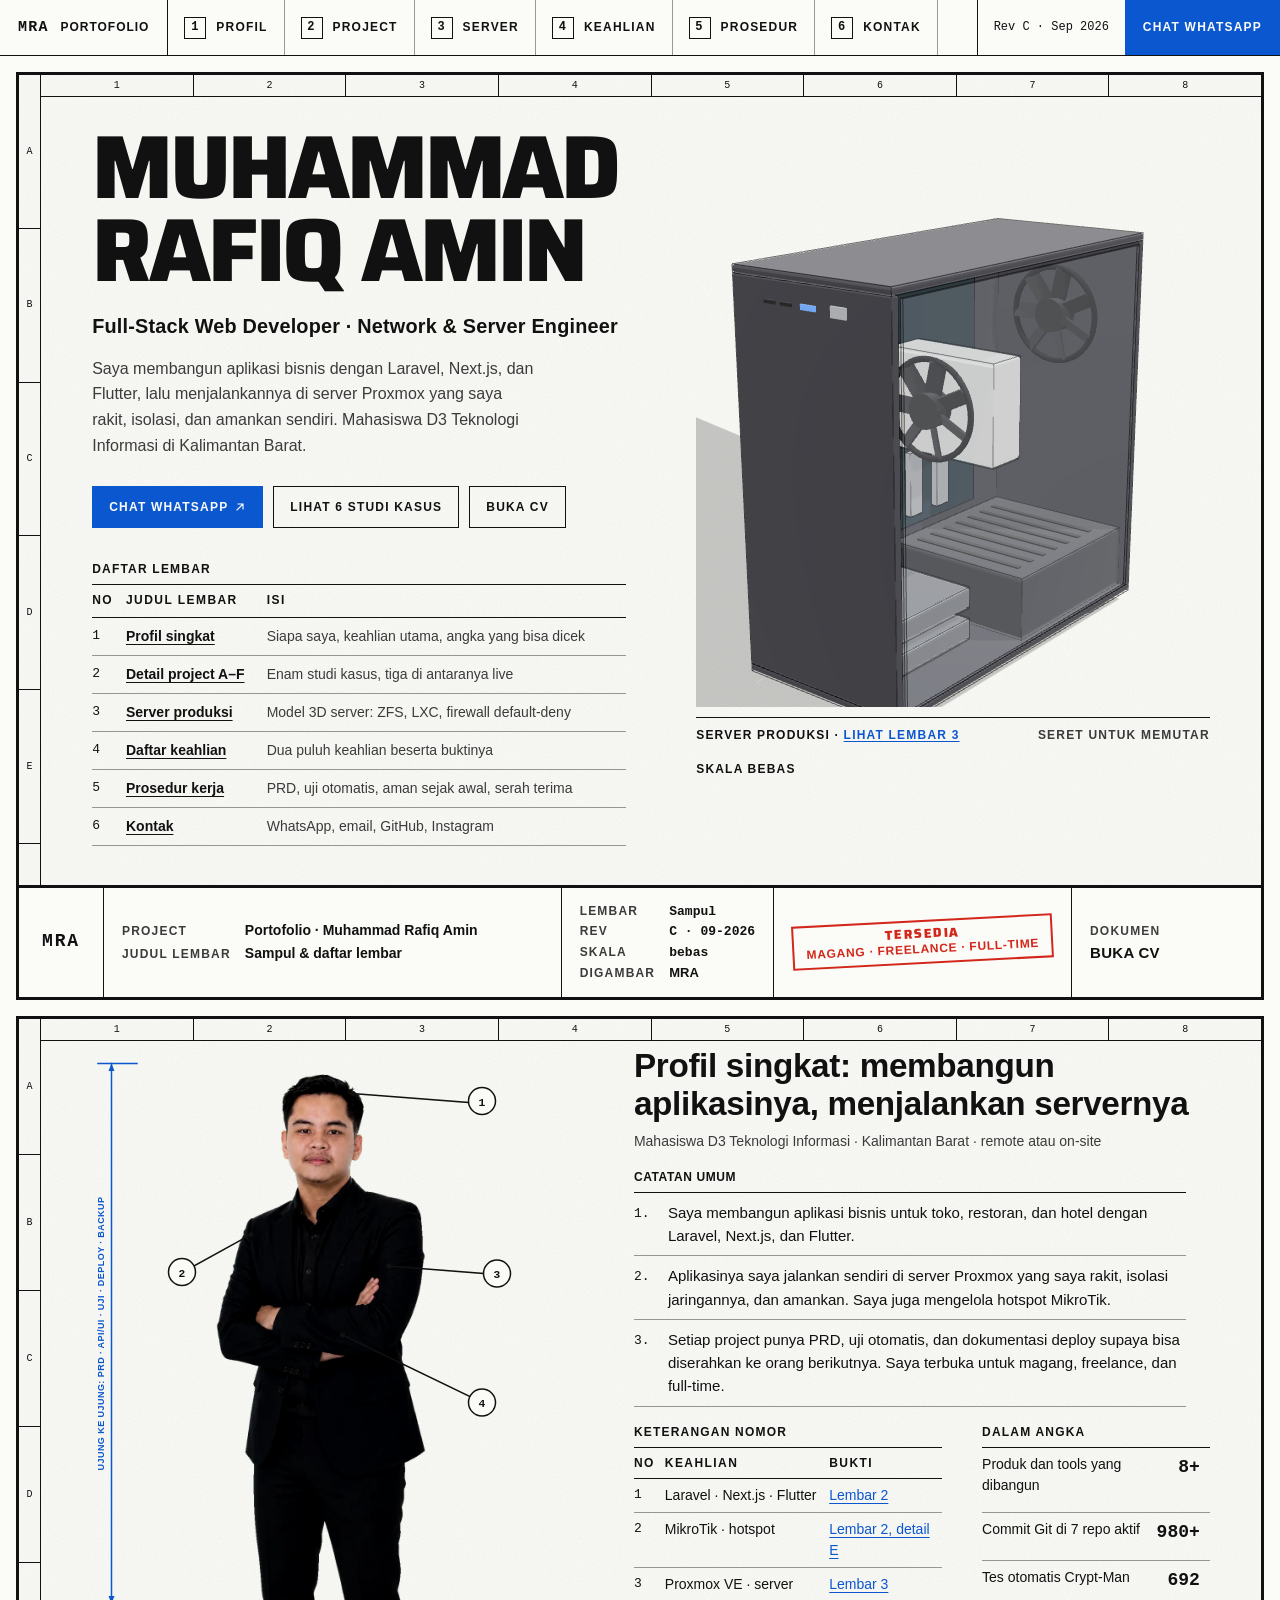
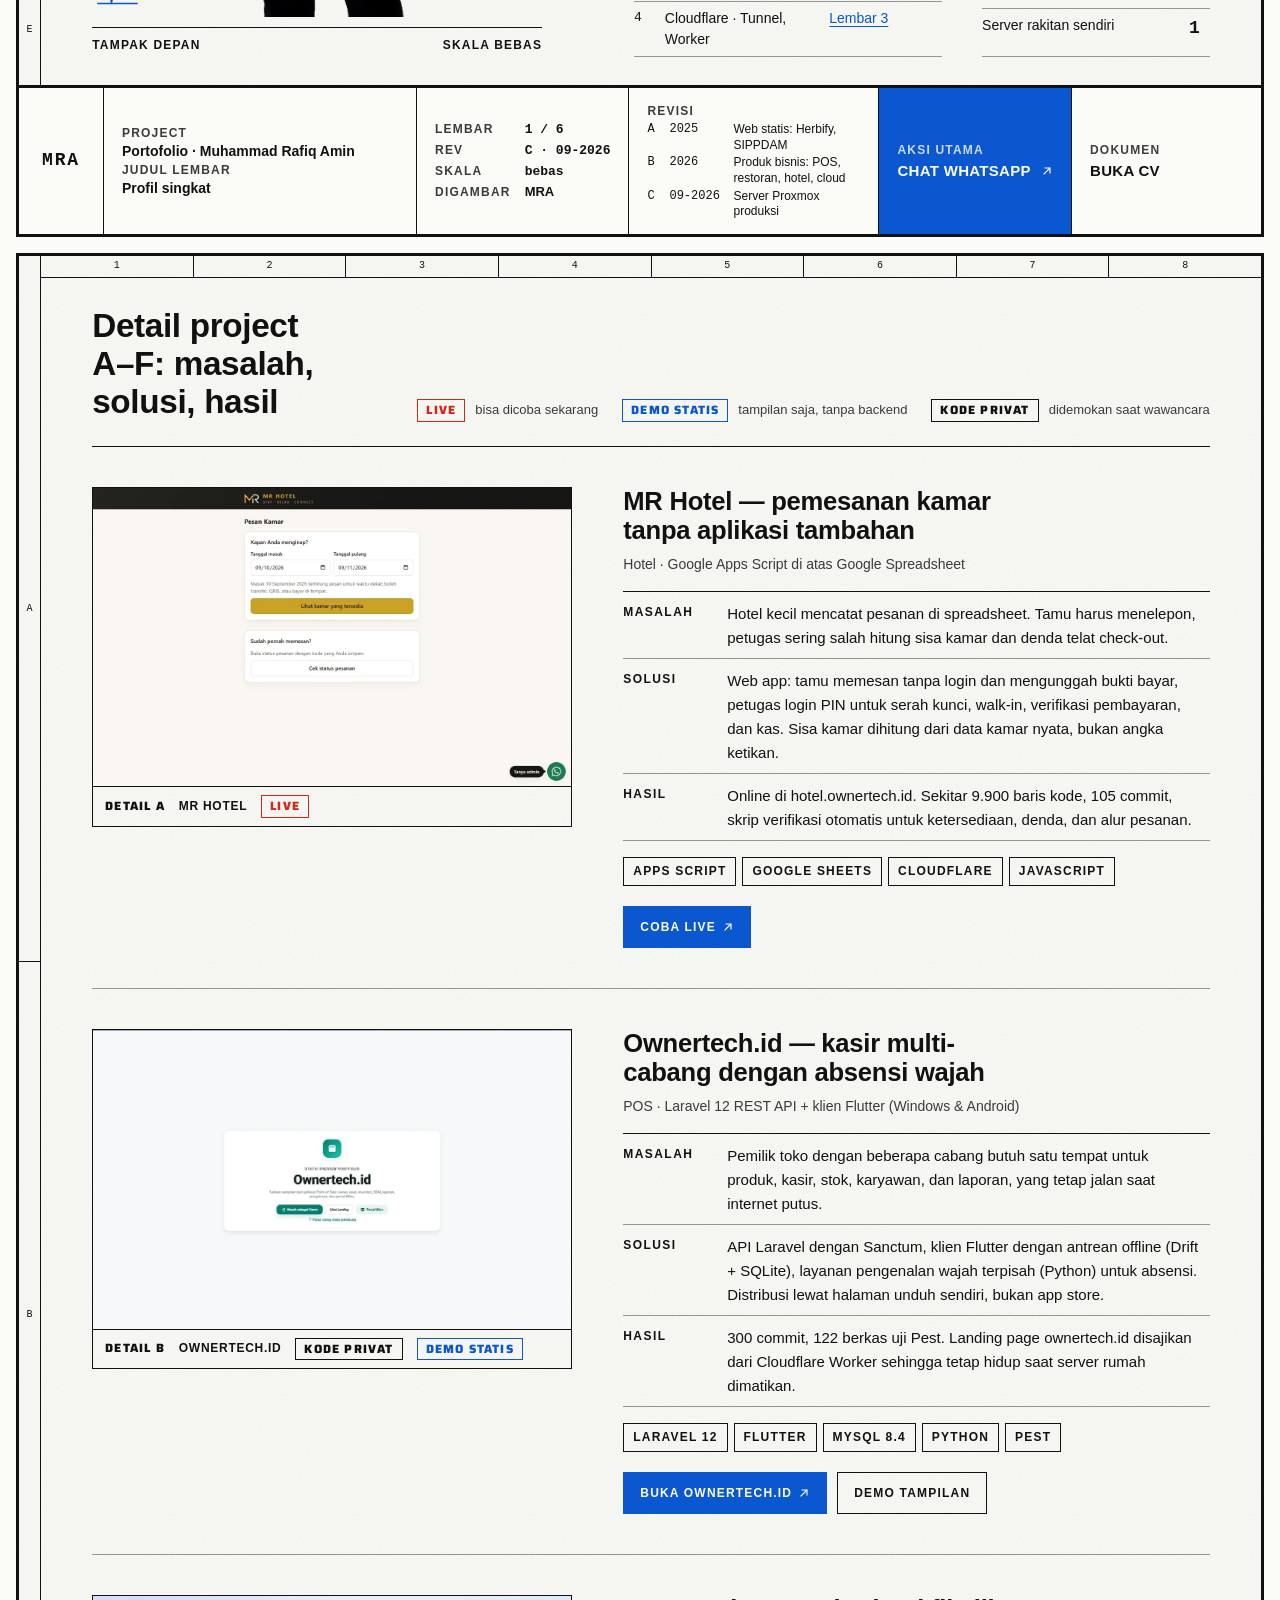
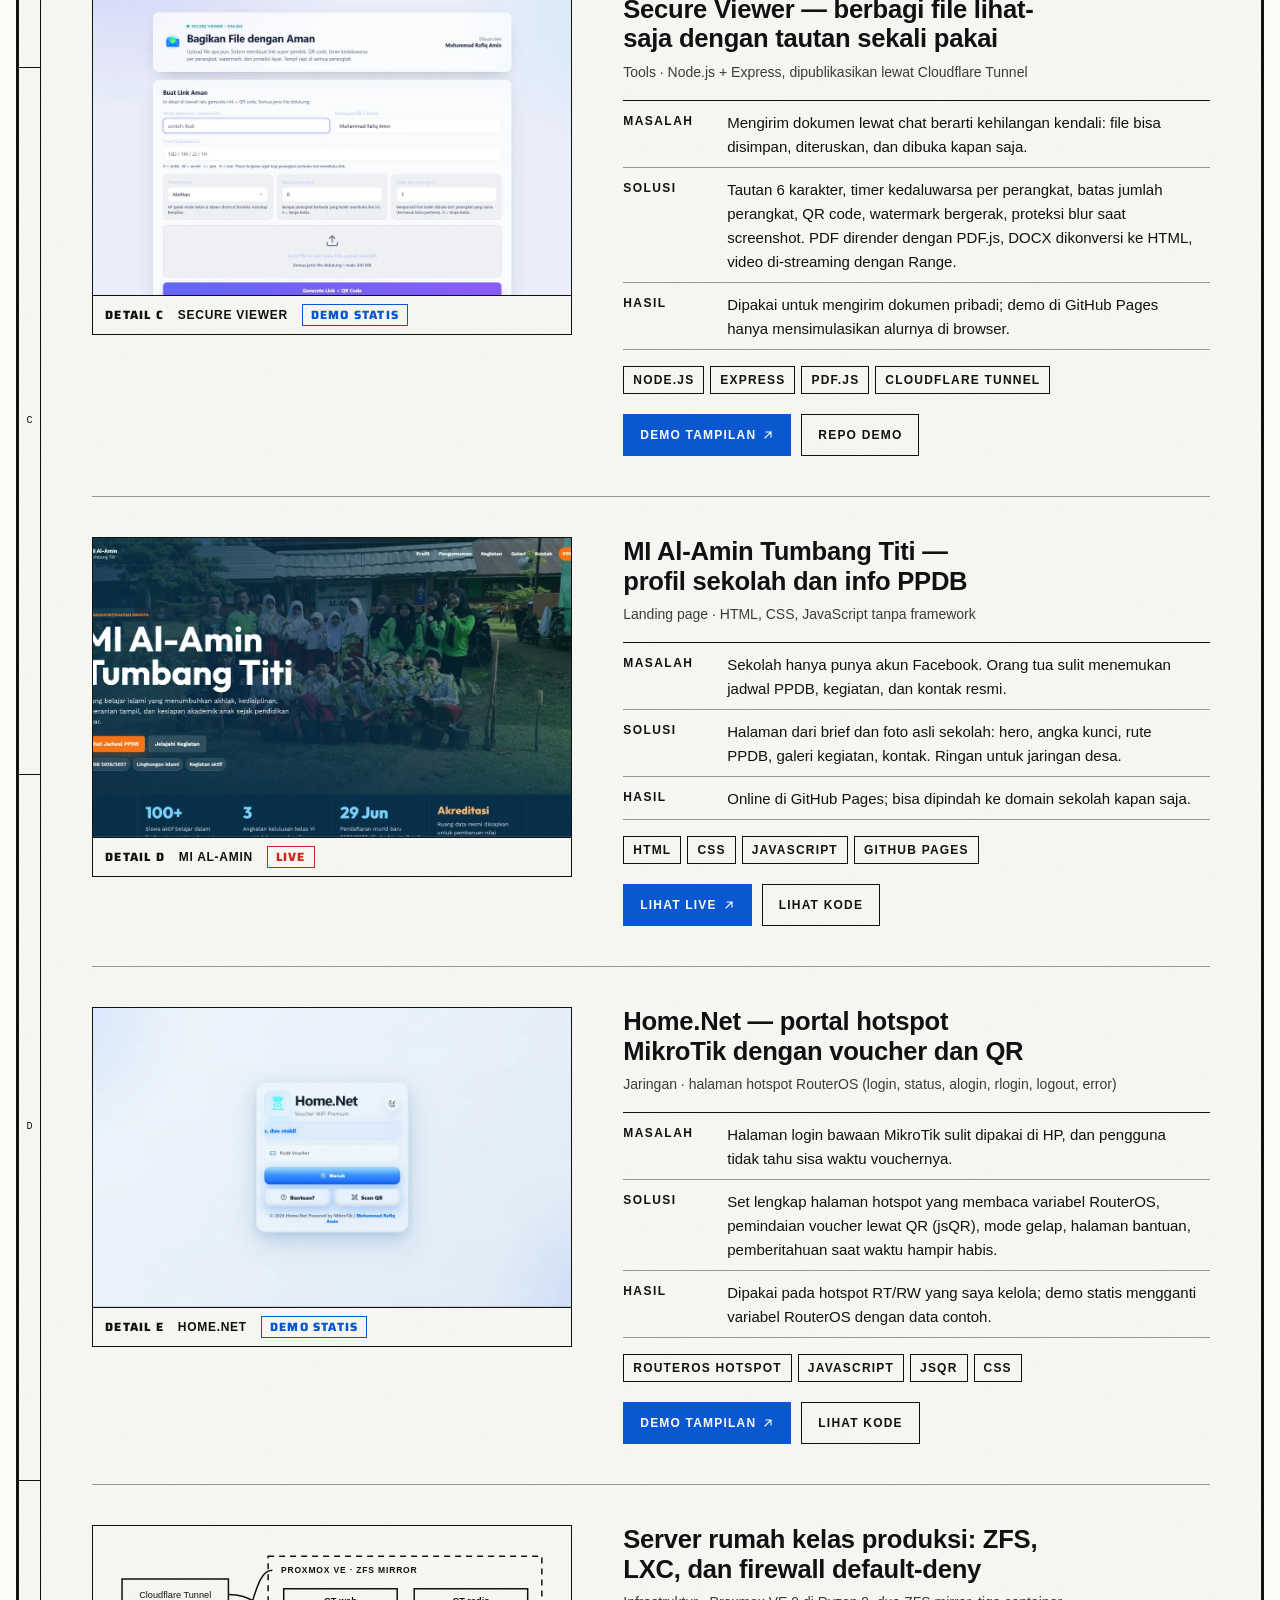
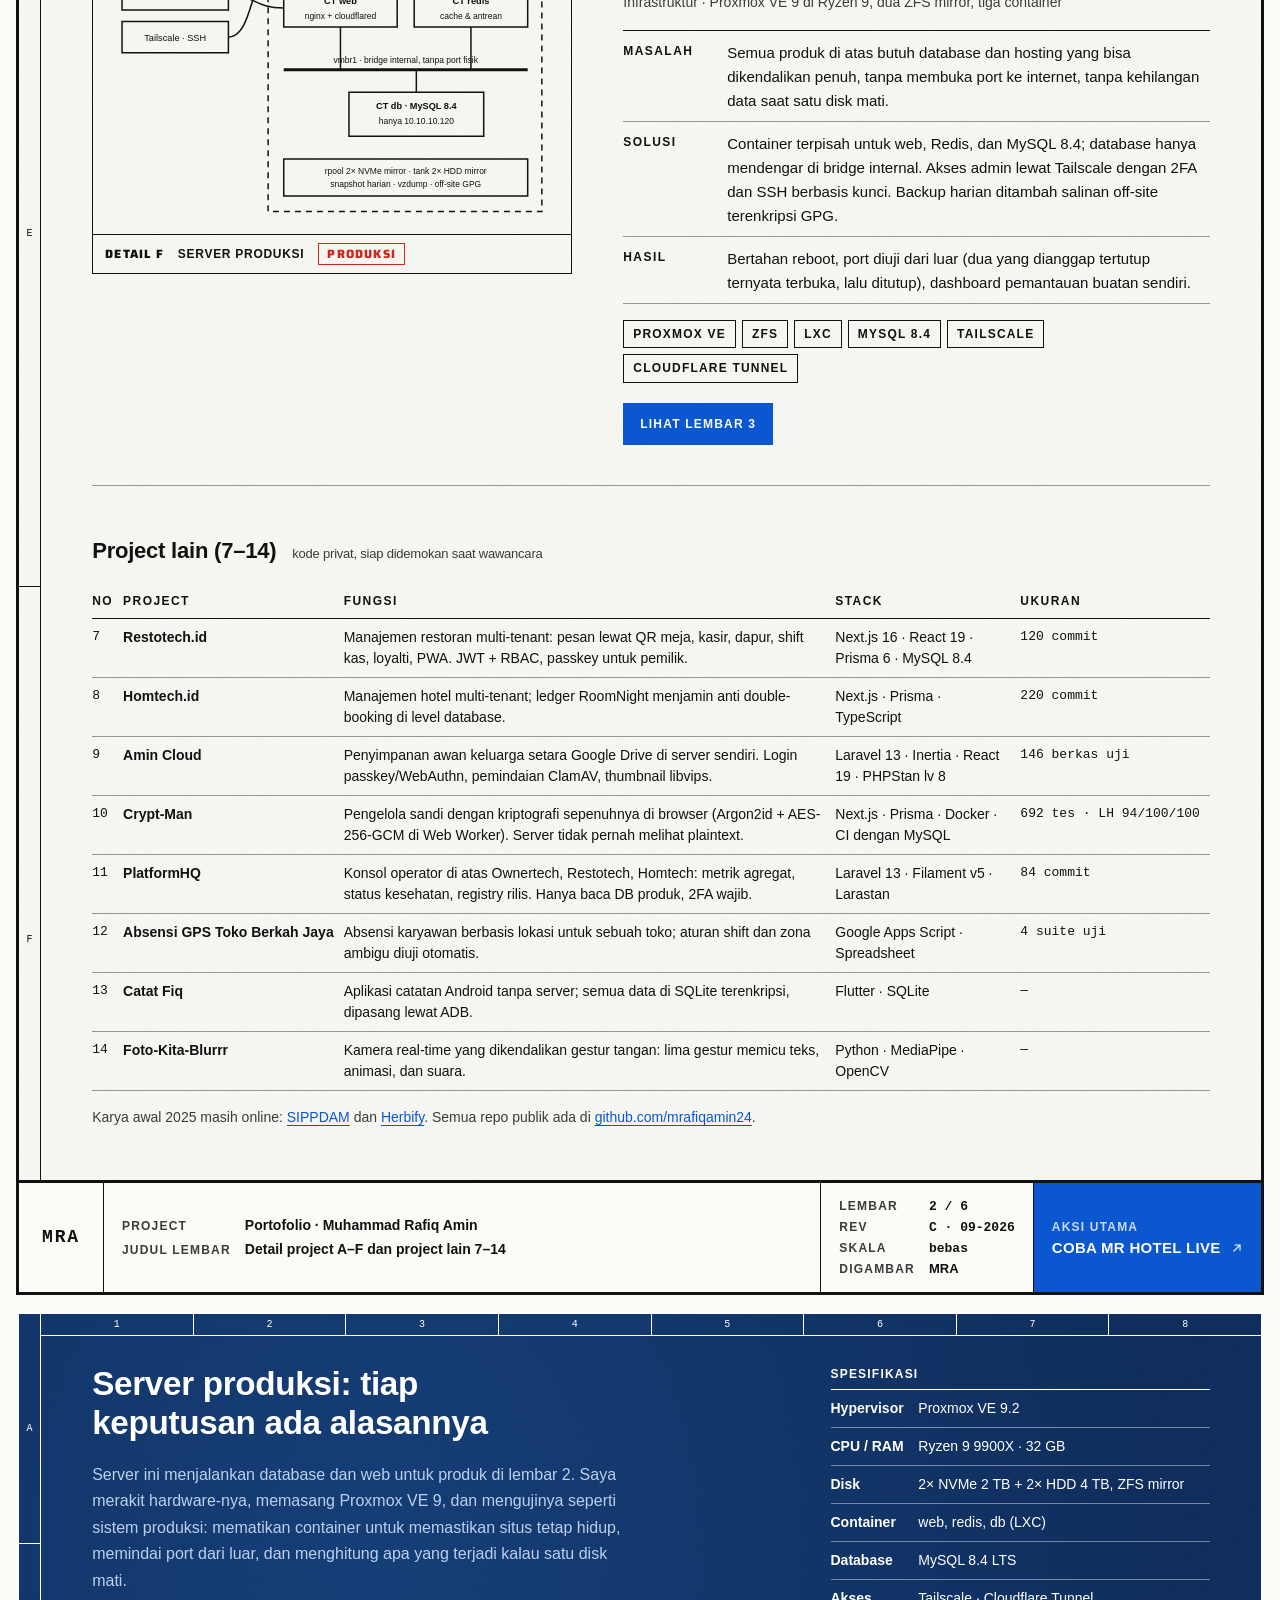
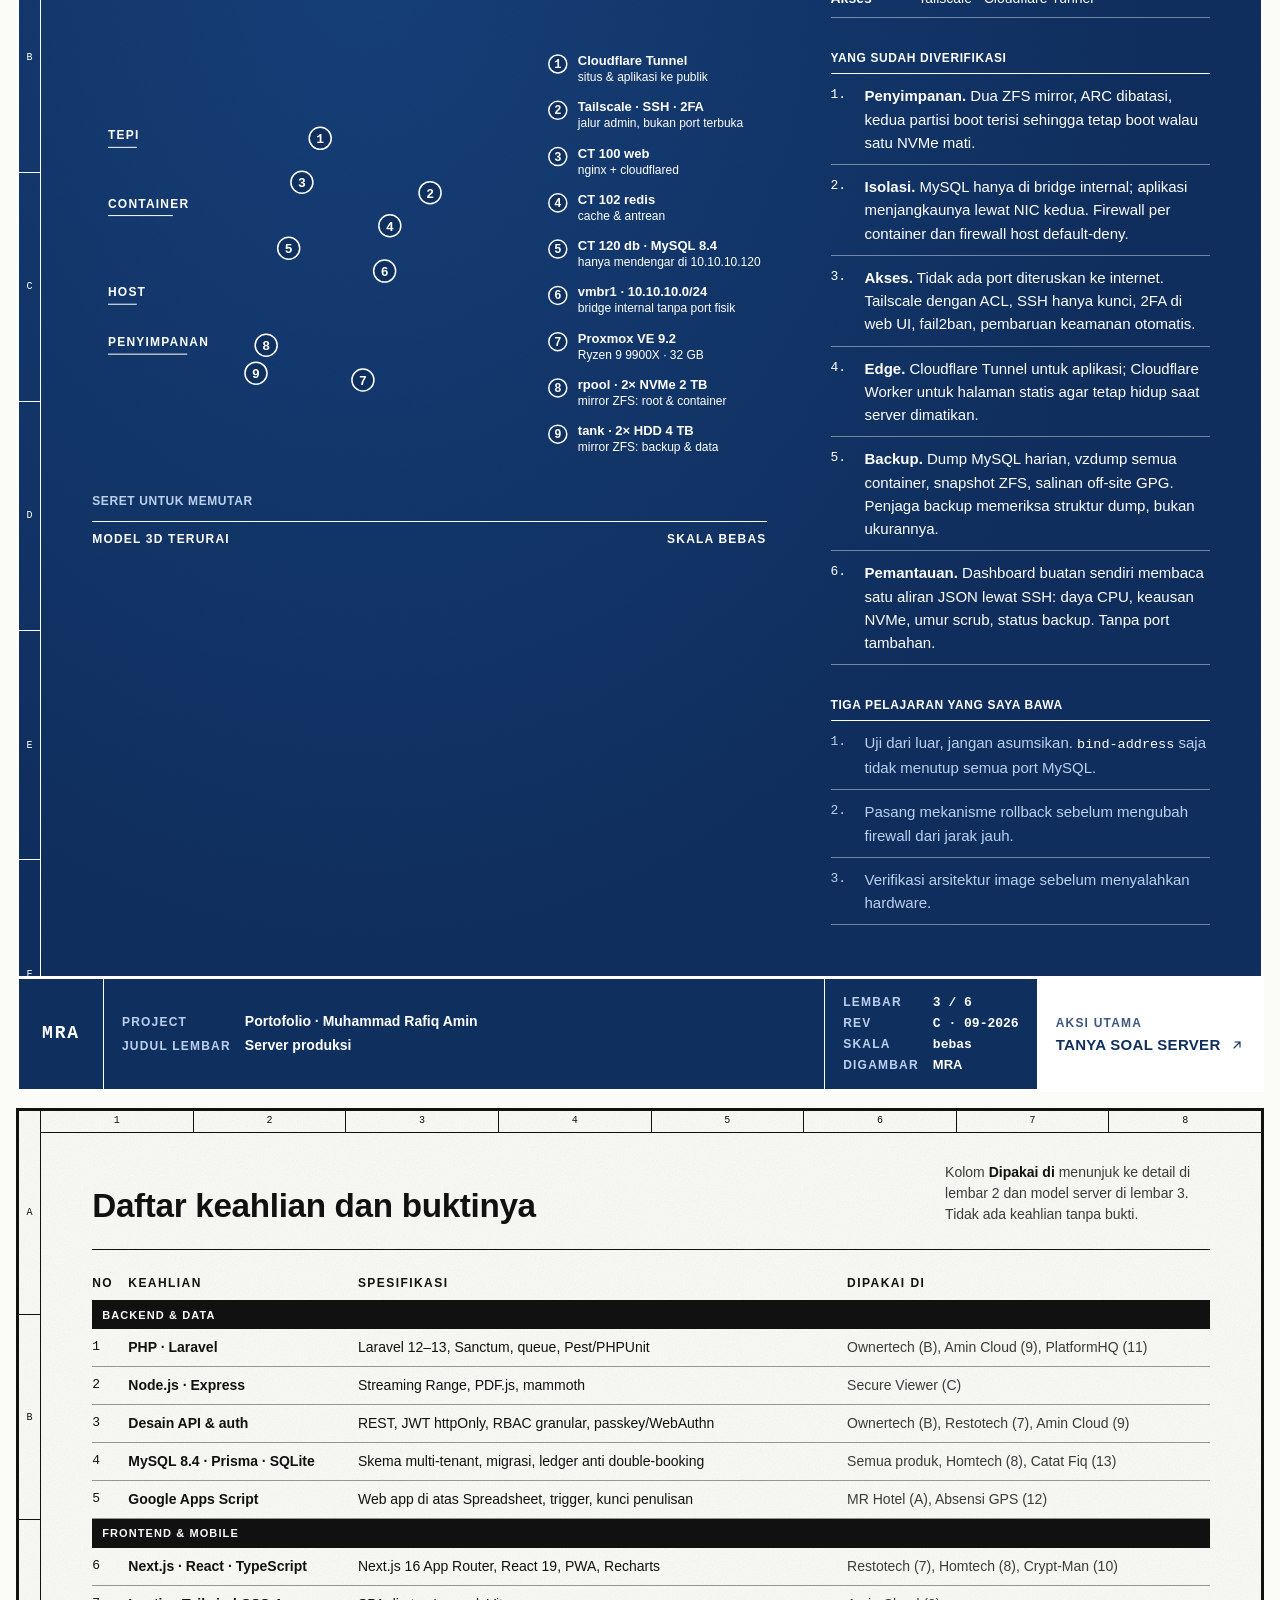
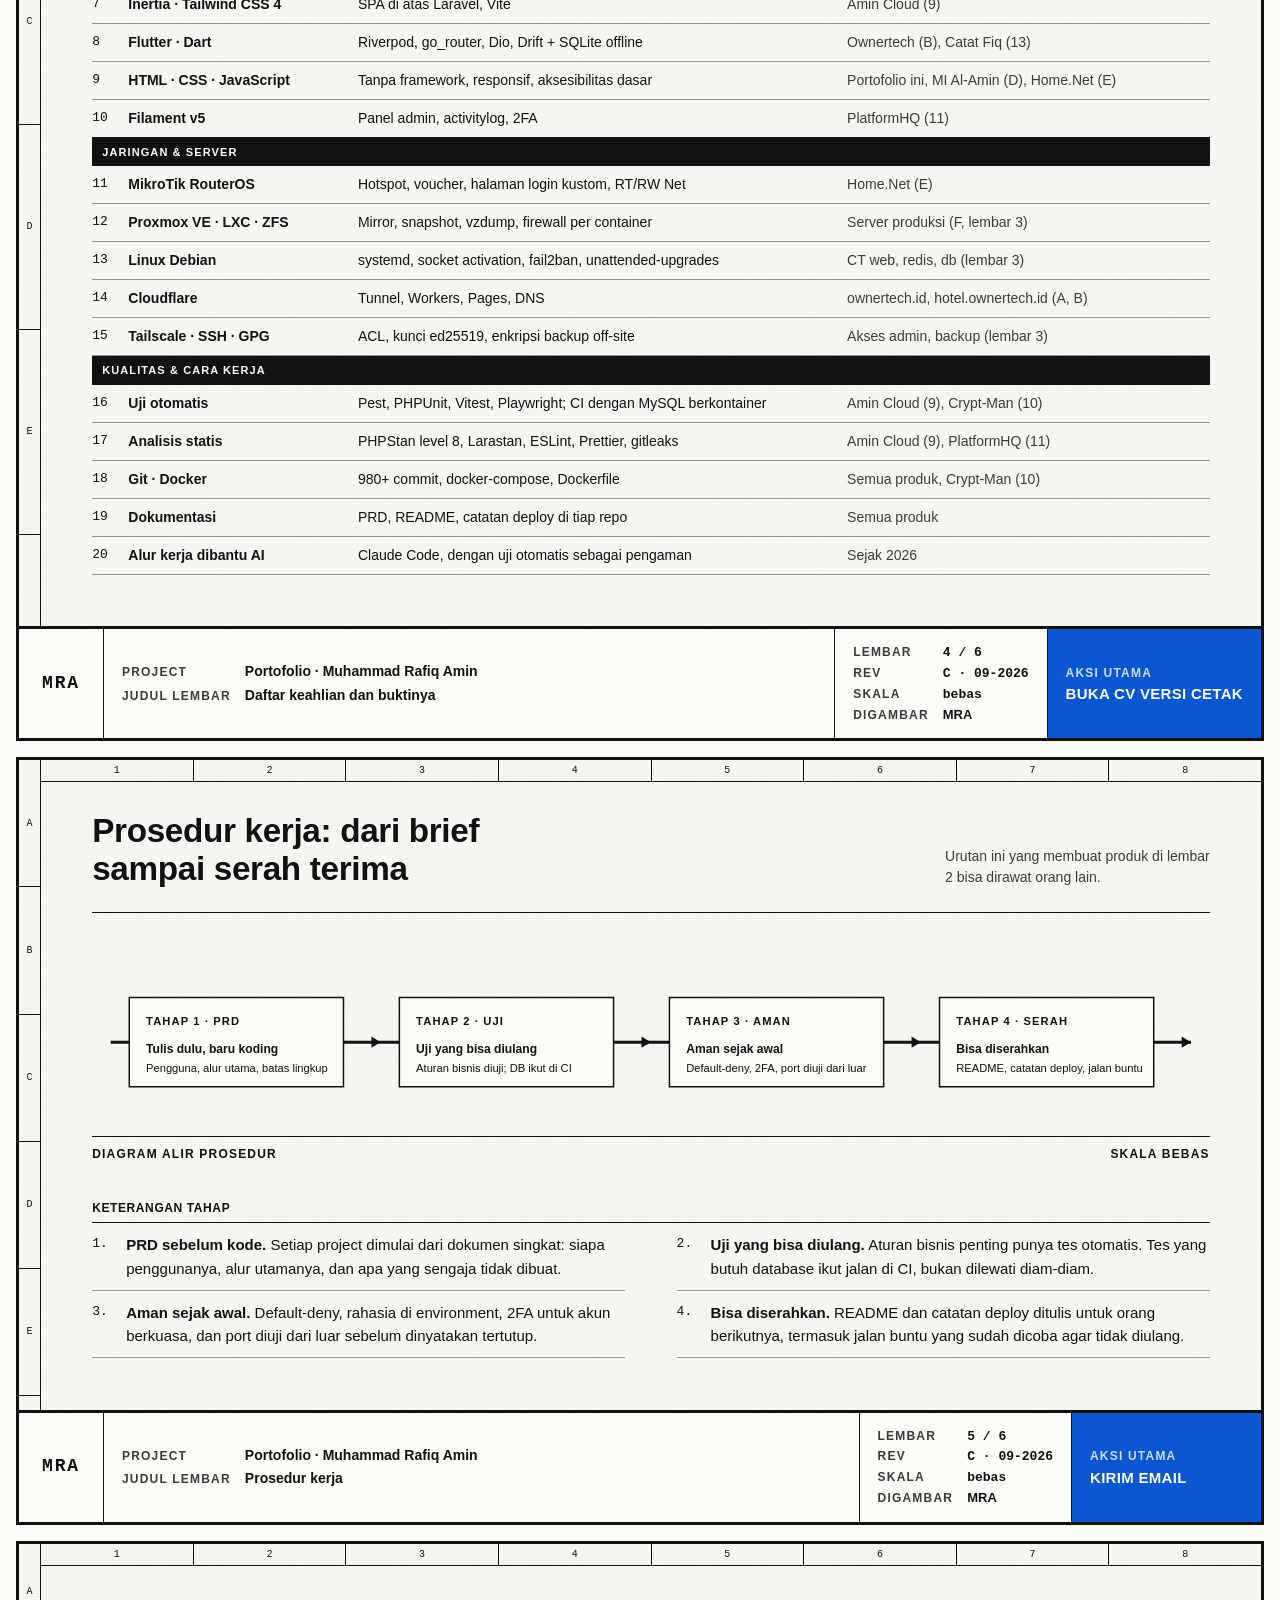
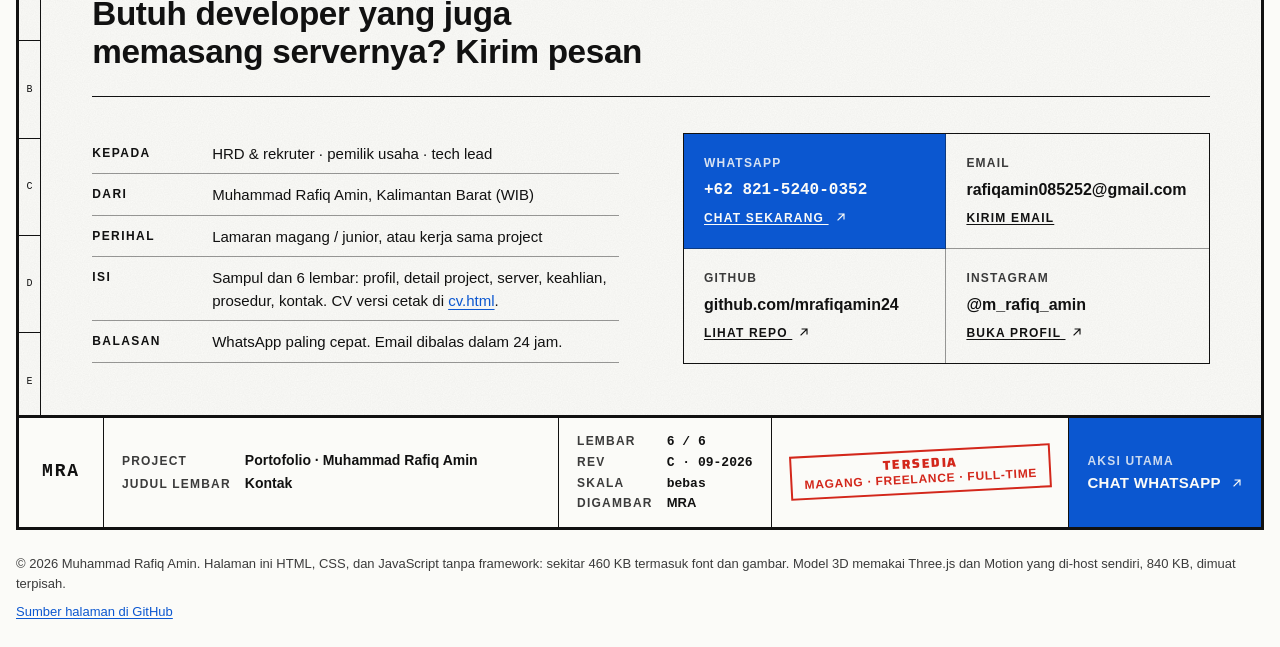
==== index.html @ c954d4c1 "fix: judul lembar huruf biasa, jarak baris nama di CV - Judul lembar tidak lagi kapital bertracking:" ====
<!DOCTYPE html>
<html lang="id">
<head>
  <meta charset="UTF-8" />
  <meta name="viewport" content="width=device-width, initial-scale=1.0" />
  <title>Muhammad Rafiq Amin — Full-Stack Web Developer & Network Engineer</title>
  <meta name="description" content="Muhammad Rafiq Amin membangun aplikasi bisnis (POS, restoran, hotel) dengan Laravel, Next.js, dan Flutter, lalu menjalankannya di server Proxmox yang ia rakit dan amankan sendiri. Terbuka untuk magang, freelance, dan full-time." />
  <meta name="author" content="Muhammad Rafiq Amin" />
  <link rel="canonical" href="https://portfolio.ownertech.id/" />
  <meta name="theme-color" content="#fbfbf8" />
  <script>document.documentElement.classList.add("js");setTimeout(function(){document.documentElement.classList.add("js-late")},2600);</script>

  <meta property="og:type" content="profile" />
  <meta property="og:locale" content="id_ID" />
  <meta property="og:title" content="Muhammad Rafiq Amin — Full-Stack Web Developer & Network Engineer" />
  <meta property="og:description" content="Laravel · Next.js · Flutter · MikroTik · Proxmox. 8+ produk dibangun, 980+ commit, satu server produksi yang dirakit dan diamankan sendiri." />
  <meta property="og:url" content="https://portfolio.ownertech.id/" />
  <meta property="og:image" content="https://portfolio.ownertech.id/img/og-cover.jpg?v=20260910j" />
  <meta property="og:image:width" content="1200" />
  <meta property="og:image:height" content="630" />
  <meta name="twitter:card" content="summary_large_image" />
  <meta name="twitter:title" content="Muhammad Rafiq Amin — Full-Stack Web Developer & Network Engineer" />
  <meta name="twitter:description" content="Laravel · Next.js · Flutter · MikroTik · Proxmox. Portofolio dengan studi kasus dan demo." />
  <meta name="twitter:image" content="https://portfolio.ownertech.id/img/og-cover.jpg?v=20260910j" />

  <link rel="icon" href="img/favicon.png" type="image/png" />
  <link rel="apple-touch-icon" href="img/apple-touch-icon.png" />

  <link rel="preload" href="fonts/saira-800.woff2" as="font" type="font/woff2" crossorigin />
  <link rel="preload" href="fonts/saira-400.woff2" as="font" type="font/woff2" crossorigin />
  <link rel="stylesheet" href="style.css?v=20260910j" />

  <script type="application/ld+json">
  {
    "@context": "https://schema.org",
    "@type": "Person",
    "name": "Muhammad Rafiq Amin",
    "url": "https://portfolio.ownertech.id/",
    "image": "https://portfolio.ownertech.id/img/og-cover.jpg?v=20260910j",
    "jobTitle": "Full-Stack Web Developer & Network Engineer",
    "email": "mailto:rafiqamin085252@gmail.com",
    "address": { "@type": "PostalAddress", "addressRegion": "Kalimantan Barat", "addressCountry": "ID" },
    "sameAs": ["https://github.com/mrafiqamin24", "https://instagram.com/m_rafiq_amin"],
    "knowsAbout": ["Laravel", "Next.js", "Flutter", "MySQL", "MikroTik RouterOS", "Proxmox VE", "Cloudflare", "Linux"]
  }
  </script>
</head>
<body>
  <svg width="0" height="0" class="sprite" aria-hidden="true" focusable="false">
    <symbol id="i-arrow" viewBox="0 0 16 16"><path d="M4 12 12 4M5.5 4H12v6.5" fill="none" stroke="currentColor" stroke-width="1.5" stroke-linecap="square" /></symbol>
    <symbol id="i-arrow-right" viewBox="0 0 16 16"><path d="M2 8h11M9 3.5 13.5 8 9 12.5" fill="none" stroke="currentColor" stroke-width="1.5" stroke-linecap="square" /></symbol>
  </svg>
  <a class="skip-link" href="#sampul">Langsung ke isi</a>

  <header class="index-bar" aria-label="Daftar gambar">
    <a class="index-set" href="#sampul">
      <span class="index-mono">MRA</span>
      <span class="index-set-title">Portofolio</span>
    </a>
    <nav class="index-sheets" aria-label="Navigasi lembar">
      <ol id="sheetIndex">
        <li><a href="#umum"><span class="idx-no">1</span><span class="idx-name">Profil</span></a></li>
        <li><a href="#project"><span class="idx-no">2</span><span class="idx-name">Project</span></a></li>
        <li><a href="#server"><span class="idx-no">3</span><span class="idx-name">Server</span></a></li>
        <li><a href="#keahlian"><span class="idx-no">4</span><span class="idx-name">Keahlian</span></a></li>
        <li><a href="#prosedur"><span class="idx-no">5</span><span class="idx-name">Prosedur</span></a></li>
        <li><a href="#kontak"><span class="idx-no">6</span><span class="idx-name">Kontak</span></a></li>
      </ol>
    </nav>
    <div class="index-meta">
      <span class="index-rev">Rev C · Sep 2026</span>
      <a class="index-action" href="https://wa.me/6282152400352?text=Halo%20Rafiq%2C%20saya%20lihat%20portofolio%20Anda" target="_blank" rel="noopener">Chat WhatsApp</a>
    </div>
  </header>

  <main>
    <!-- SAMPUL -->
    <section class="sheet sheet-0 cover" id="sampul" aria-labelledby="ttl-sampul">
      <div class="zones zones-x" aria-hidden="true"><span>1</span><span>2</span><span>3</span><span>4</span><span>5</span><span>6</span><span>7</span><span>8</span></div>
      <div class="zones zones-y" aria-hidden="true"><span>A</span><span>B</span><span>C</span><span>D</span><span>E</span><span>F</span></div>

      <div class="sheet-body cover-body">
        <div class="cover-copy">
          <h1 id="ttl-sampul" class="cover-name" data-enter>Muhammad Rafiq Amin</h1>
          <p class="cover-role" data-enter>Full-Stack Web Developer <span aria-hidden="true">·</span> Network &amp; Server Engineer</p>
          <p class="cover-lead" data-enter>Saya membangun aplikasi bisnis dengan Laravel, Next.js, dan Flutter, lalu menjalankannya di server Proxmox yang saya rakit, isolasi, dan amankan sendiri. Mahasiswa D3 Teknologi Informasi di Kalimantan Barat.</p>
          <div class="cover-actions" data-enter>
            <a class="cell-link cell-link-primary" href="https://wa.me/6282152400352?text=Halo%20Rafiq%2C%20saya%20lihat%20portofolio%20Anda" target="_blank" rel="noopener">Chat WhatsApp <svg class="ico" aria-hidden="true" focusable="false"><use href="#i-arrow" /></svg></a>
            <a class="cell-link" href="#project">Lihat 6 studi kasus</a>
            <a class="cell-link" href="cv.html?v=20260910j">Buka CV</a>
          </div>
        </div>

        <figure class="cover-fig">
          <div class="cover-stage">
            <img class="cover-static" src="img/server-rig.webp?v=20260910j" width="1200" height="1200" alt="Server produksi yang dirakit sendiri: tower ATX bersisi kaca, terlihat motherboard, pendingin CPU menara, dua keping RAM, dua NVMe di bawah heatsink, dua HDD 3,5 inci di bawah, dan kipas belakang." fetchpriority="high" decoding="async" />
          </div>
          <p class="sr-only" id="coverHelp">Model tiga dimensi yang bisa diputar. Di layar sentuh, usap mendatar untuk memutar; usapan tegak tetap menggulir halaman. Dengan papan ketik, fokuskan model lalu pakai tombol panah, atau Home untuk mengembalikan ke sudut awal.</p>
          <figcaption><span>Server produksi · <a href="#server">lihat lembar 3</a></span><span class="cover-hint">Seret untuk memutar</span><span class="cover-scale">Skala bebas</span></figcaption>
        </figure>

        <div class="cover-index">
          <table class="dt sheet-list">
            <caption>Daftar lembar</caption>
            <thead><tr><th scope="col">No</th><th scope="col">Judul lembar</th><th scope="col">Isi</th></tr></thead>
            <tbody>
              <tr><td class="fig">1</td><th scope="row"><a href="#umum">Profil singkat</a></th><td>Siapa saya, keahlian utama, angka yang bisa dicek</td></tr>
              <tr><td class="fig">2</td><th scope="row"><a href="#project">Detail project A–F</a></th><td>Enam studi kasus, tiga di antaranya live</td></tr>
              <tr><td class="fig">3</td><th scope="row"><a href="#server">Server produksi</a></th><td>Model 3D server: ZFS, LXC, firewall default-deny</td></tr>
              <tr><td class="fig">4</td><th scope="row"><a href="#keahlian">Daftar keahlian</a></th><td>Dua puluh keahlian beserta buktinya</td></tr>
              <tr><td class="fig">5</td><th scope="row"><a href="#prosedur">Prosedur kerja</a></th><td>PRD, uji otomatis, aman sejak awal, serah terima</td></tr>
              <tr><td class="fig">6</td><th scope="row"><a href="#kontak">Kontak</a></th><td>WhatsApp, email, GitHub, Instagram</td></tr>
            </tbody>
          </table>
        </div>
      </div>

      <footer class="title-block">
        <div class="tb-cell tb-mono"><span class="mono-mark">MRA</span></div>
        <div class="tb-cell tb-project">
          <span class="tb-k">Project</span><span class="tb-v">Portofolio · Muhammad Rafiq Amin</span>
          <span class="tb-k">Judul lembar</span><span class="tb-v">Sampul &amp; daftar lembar</span>
        </div>
        <div class="tb-cell tb-meta">
          <span class="tb-k">Lembar</span><span class="tb-v fig">Sampul</span>
          <span class="tb-k">Rev</span><span class="tb-v fig">C · 09-2026</span>
          <span class="tb-k">Skala</span><span class="tb-v fig">bebas</span>
          <span class="tb-k">Digambar</span><span class="tb-v">MRA</span>
        </div>
        <div class="tb-cell tb-stamp">
          <span class="stamp">Tersedia<small>magang · freelance · full-time</small></span>
        </div>
        <a class="tb-cell tb-action" href="cv.html?v=20260910j">
          <span class="tb-k">Dokumen</span>
          <span class="tb-v">Buka CV</span>
        </a>
      </footer>
    </section>

    <!-- LEMBAR 1 -->
    <section class="sheet sheet-1" id="umum" aria-labelledby="ttl-umum">
      <div class="zones zones-x" aria-hidden="true"><span>1</span><span>2</span><span>3</span><span>4</span><span>5</span><span>6</span><span>7</span><span>8</span></div>
      <div class="zones zones-y" aria-hidden="true"><span>A</span><span>B</span><span>C</span><span>D</span><span>E</span><span>F</span></div>

      <div class="sheet-body ga-grid">
        <div class="ga-head">
          <h2 id="ttl-umum">Profil singkat: membangun aplikasinya, menjalankan servernya</h2>
          <p class="status-line">Mahasiswa D3 Teknologi Informasi · Kalimantan Barat · remote atau on-site</p>
        </div>

        <figure class="elevation" id="elevation">
          <div class="elevation-box">
            <img src="img/profile-cutout.webp" alt="Muhammad Rafiq Amin berdiri dengan tangan terlipat, jas hitam" width="900" height="1352" fetchpriority="high" />
            <svg class="elevation-marks" viewBox="0 0 600 760" aria-hidden="true" focusable="false">
              <!-- garis dimensi keseluruhan -->
              <line class="dm" x1="8" y1="22" x2="60" y2="22" pathLength="1" />
              <line class="dm" x1="8" y1="742" x2="60" y2="742" pathLength="1" />
              <line class="dm dm-main" x1="26" y1="22" x2="26" y2="742" pathLength="1" />
              <path class="dm-arrow" d="M26 22 l-4 10 h8 z" />
              <path class="dm-arrow" d="M26 742 l-4 -10 h8 z" />
              <text class="dm-label" transform="translate(16 382) rotate(-90)" text-anchor="middle">UJUNG KE UJUNG: PRD · API/UI · UJI · DEPLOY · BACKUP</text>

              <!-- callout 1: kepala -->
              <line class="ld" x1="502" y1="74" x2="348" y2="62" pathLength="1" />
              <circle class="ld-dot" cx="348" cy="62" r="3.5" />
              <circle class="bl" cx="520" cy="72" r="18" pathLength="1" />
              <text class="bl-no" x="520" y="78" text-anchor="middle">1</text>

              <!-- callout 2: bahu -->
              <line class="ld" x1="136" y1="292" x2="212" y2="250" pathLength="1" />
              <circle class="ld-dot" cx="212" cy="250" r="3.5" />
              <circle class="bl" cx="120" cy="300" r="18" pathLength="1" />
              <text class="bl-no" x="120" y="306" text-anchor="middle">2</text>

              <!-- callout 3: saku dada -->
              <line class="ld" x1="522" y1="302" x2="396" y2="292" pathLength="1" />
              <circle class="ld-dot" cx="396" cy="292" r="3.5" />
              <circle class="bl" cx="540" cy="302" r="18" pathLength="1" />
              <text class="bl-no" x="540" y="308" text-anchor="middle">3</text>

              <!-- callout 4: tangan terlipat -->
              <line class="ld" x1="504" y1="466" x2="334" y2="384" pathLength="1" />
              <circle class="ld-dot" cx="334" cy="384" r="3.5" />
              <circle class="bl" cx="520" cy="474" r="18" pathLength="1" />
              <text class="bl-no" x="520" y="480" text-anchor="middle">4</text>
            </svg>
          </div>
          <figcaption><span>Tampak depan</span><span>Skala bebas</span></figcaption>
        </figure>

        <div class="ga-notes">
          <div class="notes">
            <h2>Catatan umum</h2>
            <ol>
              <li>Saya membangun aplikasi bisnis untuk toko, restoran, dan hotel dengan Laravel, Next.js, dan Flutter.</li>
              <li>Aplikasinya saya jalankan sendiri di server Proxmox yang saya rakit, isolasi jaringannya, dan amankan. Saya juga mengelola hotspot MikroTik.</li>
              <li>Setiap project punya PRD, uji otomatis, dan dokumentasi deploy supaya bisa diserahkan ke orang berikutnya. Saya terbuka untuk magang, freelance, dan full-time.</li>
            </ol>
          </div>
        </div>

        <div class="ga-tables">
            <table class="dt legend">
              <caption>Keterangan nomor</caption>
              <thead><tr><th scope="col">No</th><th scope="col">Keahlian</th><th scope="col">Bukti</th></tr></thead>
              <tbody>
                <tr><td class="fig">1</td><td>Laravel · Next.js · Flutter</td><td><a href="#project">Lembar 2</a></td></tr>
                <tr><td class="fig">2</td><td>MikroTik · hotspot</td><td><a href="#project">Lembar 2, detail E</a></td></tr>
                <tr><td class="fig">3</td><td>Proxmox VE · server</td><td><a href="#server">Lembar 3</a></td></tr>
                <tr><td class="fig">4</td><td>Cloudflare · Tunnel, Worker</td><td><a href="#server">Lembar 3</a></td></tr>
              </tbody>
            </table>

            <table class="dt qty">
              <caption>Dalam angka</caption>
              <tbody>
                <tr><th scope="row">Produk dan tools yang dibangun</th><td class="fig">8+</td></tr>
                <tr><th scope="row">Commit Git di 7 repo aktif</th><td class="fig">980+</td></tr>
                <tr><th scope="row">Tes otomatis Crypt-Man</th><td class="fig">692</td></tr>
                <tr><th scope="row">Server rakitan sendiri</th><td class="fig">1</td></tr>
              </tbody>
            </table>

        </div>
      </div>

      <footer class="title-block">
        <div class="tb-cell tb-mono"><span class="mono-mark">MRA</span></div>
        <div class="tb-cell tb-project">
          <span class="tb-k">Project</span>
          <span class="tb-v">Portofolio · Muhammad Rafiq Amin</span>
          <span class="tb-k">Judul lembar</span>
          <span class="tb-v">Profil singkat</span>
        </div>
        <div class="tb-cell tb-meta">
          <span class="tb-k">Lembar</span><span class="tb-v fig">1 / 6</span>
          <span class="tb-k">Rev</span><span class="tb-v fig">C · 09-2026</span>
          <span class="tb-k">Skala</span><span class="tb-v fig">bebas</span>
          <span class="tb-k">Digambar</span><span class="tb-v">MRA</span>
        </div>
        <div class="tb-cell tb-rev">
          <span class="tb-k">Revisi</span>
          <ul class="tb-revlist">
            <li><span class="fig">A</span><span class="fig">2025</span><span>Web statis: Herbify, SIPPDAM</span></li>
            <li><span class="fig">B</span><span class="fig">2026</span><span>Produk bisnis: POS, restoran, hotel, cloud</span></li>
            <li><span class="fig">C</span><span class="fig">09-2026</span><span>Server Proxmox produksi</span></li>
          </ul>
        </div>
        <a class="tb-cell tb-action tb-action-primary" href="https://wa.me/6282152400352?text=Halo%20Rafiq%2C%20saya%20lihat%20portofolio%20Anda" target="_blank" rel="noopener">
          <span class="tb-k">Aksi utama</span>
          <span class="tb-v">Chat WhatsApp <svg class="ico" aria-hidden="true" focusable="false"><use href="#i-arrow" /></svg></span>
        </a>
        <a class="tb-cell tb-action" href="cv.html?v=20260910j">
          <span class="tb-k">Dokumen</span>
          <span class="tb-v">Buka CV</span>
        </a>
      </footer>
    </section>

    <!-- LEMBAR 2 -->
    <section class="sheet sheet-2" id="project" aria-labelledby="ttl-project">
      <div class="zones zones-x" aria-hidden="true"><span>1</span><span>2</span><span>3</span><span>4</span><span>5</span><span>6</span><span>7</span><span>8</span></div>
      <div class="zones zones-y" aria-hidden="true"><span>A</span><span>B</span><span>C</span><span>D</span><span>E</span><span>F</span></div>

      <div class="sheet-body">
        <div class="sheet-head">
          <div>
            <h2 id="ttl-project">Detail project A–F: masalah, solusi, hasil</h2>
          </div>
          <dl class="key">
            <div><dt class="stamp stamp-live">Live</dt><dd>bisa dicoba sekarang</dd></div>
            <div><dt class="stamp stamp-demo">Demo statis</dt><dd>tampilan saja, tanpa backend</dd></div>
            <div><dt class="stamp stamp-private">Kode privat</dt><dd>didemokan saat wawancara</dd></div>
          </dl>
        </div>

        <div class="details">
          <article class="detail">
            <div class="detail-frame">
              <a href="https://hotel.ownertech.id" target="_blank" rel="noopener" aria-label="Buka MR Hotel yang sedang live">
                <img src="img/projects/mr-hotel.webp" alt="Halaman pesan kamar MR Hotel dengan pilihan tanggal masuk dan pulang" width="1280" height="800" loading="lazy" />
              </a>
              <div class="detail-caption"><span class="detail-id">Detail A</span><span>MR Hotel</span><span class="stamp stamp-live">Live</span></div>
            </div>
            <div class="detail-notes">
              <h3>MR Hotel — pemesanan kamar tanpa aplikasi tambahan</h3>
              <p class="detail-type">Hotel · Google Apps Script di atas Google Spreadsheet</p>
              <table class="dt case">
                <tbody>
                  <tr><th scope="row">Masalah</th><td>Hotel kecil mencatat pesanan di spreadsheet. Tamu harus menelepon, petugas sering salah hitung sisa kamar dan denda telat check-out.</td></tr>
                  <tr><th scope="row">Solusi</th><td>Web app: tamu memesan tanpa login dan mengunggah bukti bayar, petugas login PIN untuk serah kunci, walk-in, verifikasi pembayaran, dan kas. Sisa kamar dihitung dari data kamar nyata, bukan angka ketikan.</td></tr>
                  <tr><th scope="row">Hasil</th><td>Online di hotel.ownertech.id. Sekitar 9.900 baris kode, 105 commit, skrip verifikasi otomatis untuk ketersediaan, denda, dan alur pesanan.</td></tr>
                </tbody>
              </table>
              <ul class="bom" aria-label="Stack"><li>Apps Script</li><li>Google Sheets</li><li>Cloudflare</li><li>JavaScript</li></ul>
              <div class="detail-links">
                <a class="cell-link cell-link-primary" href="https://hotel.ownertech.id" target="_blank" rel="noopener">Coba live <svg class="ico" aria-hidden="true" focusable="false"><use href="#i-arrow" /></svg></a>
              </div>
            </div>
          </article>

          <article class="detail">
            <div class="detail-frame">
              <a href="https://mrafiqamin24.github.io/App-POS/" target="_blank" rel="noopener" aria-label="Buka demo statis Ownertech.id di GitHub Pages">
                <img src="img/projects/ownertech.webp" alt="Layar masuk demo statis Ownertech.id" width="1280" height="681" loading="lazy" />
              </a>
              <div class="detail-caption"><span class="detail-id">Detail B</span><span>Ownertech.id</span><span class="stamp stamp-private">Kode privat</span><span class="stamp stamp-demo">Demo statis</span></div>
            </div>
            <div class="detail-notes">
              <h3>Ownertech.id — kasir multi-cabang dengan absensi wajah</h3>
              <p class="detail-type">POS · Laravel 12 REST API + klien Flutter (Windows &amp; Android)</p>
              <table class="dt case">
                <tbody>
                  <tr><th scope="row">Masalah</th><td>Pemilik toko dengan beberapa cabang butuh satu tempat untuk produk, kasir, stok, karyawan, dan laporan, yang tetap jalan saat internet putus.</td></tr>
                  <tr><th scope="row">Solusi</th><td>API Laravel dengan Sanctum, klien Flutter dengan antrean offline (Drift + SQLite), layanan pengenalan wajah terpisah (Python) untuk absensi. Distribusi lewat halaman unduh sendiri, bukan app store.</td></tr>
                  <tr><th scope="row">Hasil</th><td>300 commit, 122 berkas uji Pest. Landing page ownertech.id disajikan dari Cloudflare Worker sehingga tetap hidup saat server rumah dimatikan.</td></tr>
                </tbody>
              </table>
              <ul class="bom" aria-label="Stack"><li>Laravel 12</li><li>Flutter</li><li>MySQL 8.4</li><li>Python</li><li>Pest</li></ul>
              <div class="detail-links">
                <a class="cell-link cell-link-primary" href="https://ownertech.id" target="_blank" rel="noopener">Buka ownertech.id <svg class="ico" aria-hidden="true" focusable="false"><use href="#i-arrow" /></svg></a>
                <a class="cell-link" href="https://mrafiqamin24.github.io/App-POS/" target="_blank" rel="noopener">Demo tampilan</a>
              </div>
            </div>
          </article>

          <article class="detail">
            <div class="detail-frame">
              <a href="https://mrafiqamin24.github.io/Secure-Viewer/" target="_blank" rel="noopener" aria-label="Buka demo statis Secure Viewer di GitHub Pages">
                <img src="img/projects/secure-viewer.webp" alt="Formulir Secure Viewer untuk membuat tautan aman dengan timer dan batas perangkat" width="1280" height="683" loading="lazy" />
              </a>
              <div class="detail-caption"><span class="detail-id">Detail C</span><span>Secure Viewer</span><span class="stamp stamp-demo">Demo statis</span></div>
            </div>
            <div class="detail-notes">
              <h3>Secure Viewer — berbagi file lihat-saja dengan tautan sekali pakai</h3>
              <p class="detail-type">Tools · Node.js + Express, dipublikasikan lewat Cloudflare Tunnel</p>
              <table class="dt case">
                <tbody>
                  <tr><th scope="row">Masalah</th><td>Mengirim dokumen lewat chat berarti kehilangan kendali: file bisa disimpan, diteruskan, dan dibuka kapan saja.</td></tr>
                  <tr><th scope="row">Solusi</th><td>Tautan 6 karakter, timer kedaluwarsa per perangkat, batas jumlah perangkat, QR code, watermark bergerak, proteksi blur saat screenshot. PDF dirender dengan PDF.js, DOCX dikonversi ke HTML, video di-streaming dengan Range.</td></tr>
                  <tr><th scope="row">Hasil</th><td>Dipakai untuk mengirim dokumen pribadi; demo di GitHub Pages hanya mensimulasikan alurnya di browser.</td></tr>
                </tbody>
              </table>
              <ul class="bom" aria-label="Stack"><li>Node.js</li><li>Express</li><li>PDF.js</li><li>Cloudflare Tunnel</li></ul>
              <div class="detail-links">
                <a class="cell-link cell-link-primary" href="https://mrafiqamin24.github.io/Secure-Viewer/" target="_blank" rel="noopener">Demo tampilan <svg class="ico" aria-hidden="true" focusable="false"><use href="#i-arrow" /></svg></a>
                <a class="cell-link" href="https://github.com/mrafiqamin24/Secure-Viewer" target="_blank" rel="noopener">Repo demo</a>
              </div>
            </div>
          </article>

          <article class="detail">
            <div class="detail-frame">
              <a href="https://mrafiqamin24.github.io/MI-Al-Amin/" target="_blank" rel="noopener" aria-label="Buka landing page MI Al-Amin Tumbang Titi">
                <img src="img/projects/mi-al-amin.webp" alt="Hero landing page MI Al-Amin Tumbang Titi dengan foto siswa dan tombol jadwal PPDB" width="1280" height="687" loading="lazy" />
              </a>
              <div class="detail-caption"><span class="detail-id">Detail D</span><span>MI Al-Amin</span><span class="stamp stamp-live">Live</span></div>
            </div>
            <div class="detail-notes">
              <h3>MI Al-Amin Tumbang Titi — profil sekolah dan info PPDB</h3>
              <p class="detail-type">Landing page · HTML, CSS, JavaScript tanpa framework</p>
              <table class="dt case">
                <tbody>
                  <tr><th scope="row">Masalah</th><td>Sekolah hanya punya akun Facebook. Orang tua sulit menemukan jadwal PPDB, kegiatan, dan kontak resmi.</td></tr>
                  <tr><th scope="row">Solusi</th><td>Halaman dari brief dan foto asli sekolah: hero, angka kunci, rute PPDB, galeri kegiatan, kontak. Ringan untuk jaringan desa.</td></tr>
                  <tr><th scope="row">Hasil</th><td>Online di GitHub Pages; bisa dipindah ke domain sekolah kapan saja.</td></tr>
                </tbody>
              </table>
              <ul class="bom" aria-label="Stack"><li>HTML</li><li>CSS</li><li>JavaScript</li><li>GitHub Pages</li></ul>
              <div class="detail-links">
                <a class="cell-link cell-link-primary" href="https://mrafiqamin24.github.io/MI-Al-Amin/" target="_blank" rel="noopener">Lihat live <svg class="ico" aria-hidden="true" focusable="false"><use href="#i-arrow" /></svg></a>
                <a class="cell-link" href="https://github.com/mrafiqamin24/MI-Al-Amin" target="_blank" rel="noopener">Lihat kode</a>
              </div>
            </div>
          </article>

          <article class="detail">
            <div class="detail-frame">
              <a href="https://mrafiqamin24.github.io/MikroTik-Login/" target="_blank" rel="noopener" aria-label="Buka demo halaman login hotspot Home.Net">
                <img src="img/projects/home-net.webp" alt="Halaman login hotspot Home.Net dengan kolom kode voucher dan tombol scan QR" width="1280" height="682" loading="lazy" />
              </a>
              <div class="detail-caption"><span class="detail-id">Detail E</span><span>Home.Net</span><span class="stamp stamp-demo">Demo statis</span></div>
            </div>
            <div class="detail-notes">
              <h3>Home.Net — portal hotspot MikroTik dengan voucher dan QR</h3>
              <p class="detail-type">Jaringan · halaman hotspot RouterOS (login, status, alogin, rlogin, logout, error)</p>
              <table class="dt case">
                <tbody>
                  <tr><th scope="row">Masalah</th><td>Halaman login bawaan MikroTik sulit dipakai di HP, dan pengguna tidak tahu sisa waktu vouchernya.</td></tr>
                  <tr><th scope="row">Solusi</th><td>Set lengkap halaman hotspot yang membaca variabel RouterOS, pemindaian voucher lewat QR (jsQR), mode gelap, halaman bantuan, pemberitahuan saat waktu hampir habis.</td></tr>
                  <tr><th scope="row">Hasil</th><td>Dipakai pada hotspot RT/RW yang saya kelola; demo statis mengganti variabel RouterOS dengan data contoh.</td></tr>
                </tbody>
              </table>
              <ul class="bom" aria-label="Stack"><li>RouterOS Hotspot</li><li>JavaScript</li><li>jsQR</li><li>CSS</li></ul>
              <div class="detail-links">
                <a class="cell-link cell-link-primary" href="https://mrafiqamin24.github.io/MikroTik-Login/" target="_blank" rel="noopener">Demo tampilan <svg class="ico" aria-hidden="true" focusable="false"><use href="#i-arrow" /></svg></a>
                <a class="cell-link" href="https://github.com/mrafiqamin24/MikroTik-Login" target="_blank" rel="noopener">Lihat kode</a>
              </div>
            </div>
          </article>

          <article class="detail">
            <div class="detail-frame detail-frame-plan">
              <a href="#server" aria-label="Lompat ke lembar server">
                <svg viewBox="0 0 640 400" role="img" aria-labelledby="planMini" xmlns="http://www.w3.org/2000/svg">
                  <title id="planMini">Denah kecil: Cloudflare dan Tailscale masuk ke Proxmox, container web dan database terpisah di bridge internal</title>
                  <g class="plan-ink">
                    <rect x="24" y="52" width="150" height="44" />
                    <text x="99" y="79" text-anchor="middle">Cloudflare Tunnel</text>
                    <rect x="24" y="112" width="150" height="44" />
                    <text x="99" y="139" text-anchor="middle">Tailscale · SSH</text>
                    <rect class="dash" x="230" y="20" width="386" height="360" />
                    <text x="248" y="44" class="plan-label">PROXMOX VE · ZFS MIRROR</text>
                    <rect x="252" y="66" width="160" height="54" />
                    <text x="332" y="88" text-anchor="middle" class="b">CT web</text>
                    <text x="332" y="108" text-anchor="middle" class="s">nginx + cloudflared</text>
                    <rect x="436" y="66" width="160" height="54" />
                    <text x="516" y="88" text-anchor="middle" class="b">CT redis</text>
                    <text x="516" y="108" text-anchor="middle" class="s">cache &amp; antrean</text>
                    <line class="thick" x1="252" y1="180" x2="596" y2="180" />
                    <text x="424" y="170" text-anchor="middle" class="s">vmbr1 · bridge internal, tanpa port fisik</text>
                    <rect x="344" y="212" width="190" height="62" />
                    <text x="439" y="236" text-anchor="middle" class="b">CT db · MySQL 8.4</text>
                    <text x="439" y="256" text-anchor="middle" class="s">hanya 10.10.10.120</text>
                    <rect x="252" y="306" width="344" height="52" />
                    <text x="424" y="327" text-anchor="middle" class="s">rpool 2× NVMe mirror · tank 2× HDD mirror</text>
                    <text x="424" y="345" text-anchor="middle" class="s">snapshot harian · vzdump · off-site GPG</text>
                    <path d="M174 74 C 210 74, 210 93, 252 93" />
                    <path d="M174 134 C 210 134, 205 40, 236 40" />
                    <line x1="332" y1="120" x2="332" y2="180" />
                    <line x1="516" y1="120" x2="516" y2="180" />
                    <line x1="439" y1="180" x2="439" y2="212" />
                  </g>
                </svg>
              </a>
              <div class="detail-caption"><span class="detail-id">Detail F</span><span>Server produksi</span><span class="stamp stamp-live">Produksi</span></div>
            </div>
            <div class="detail-notes">
              <h3>Server rumah kelas produksi: ZFS, LXC, dan firewall default-deny</h3>
              <p class="detail-type">Infrastruktur · Proxmox VE 9 di Ryzen 9, dua ZFS mirror, tiga container</p>
              <table class="dt case">
                <tbody>
                  <tr><th scope="row">Masalah</th><td>Semua produk di atas butuh database dan hosting yang bisa dikendalikan penuh, tanpa membuka port ke internet, tanpa kehilangan data saat satu disk mati.</td></tr>
                  <tr><th scope="row">Solusi</th><td>Container terpisah untuk web, Redis, dan MySQL 8.4; database hanya mendengar di bridge internal. Akses admin lewat Tailscale dengan 2FA dan SSH berbasis kunci. Backup harian ditambah salinan off-site terenkripsi GPG.</td></tr>
                  <tr><th scope="row">Hasil</th><td>Bertahan reboot, port diuji dari luar (dua yang dianggap tertutup ternyata terbuka, lalu ditutup), dashboard pemantauan buatan sendiri.</td></tr>
                </tbody>
              </table>
              <ul class="bom" aria-label="Stack"><li>Proxmox VE</li><li>ZFS</li><li>LXC</li><li>MySQL 8.4</li><li>Tailscale</li><li>Cloudflare Tunnel</li></ul>
              <div class="detail-links">
                <a class="cell-link cell-link-primary" href="#server">Lihat lembar 3</a>
              </div>
            </div>
          </article>
        </div>

        <div class="schedule">
          <h3>Project lain (7–14) <span>kode privat, siap didemokan saat wawancara</span></h3>
          <p class="scroll-cue">Tabel lebar, geser ke samping <svg class="ico" aria-hidden="true" focusable="false"><use href="#i-arrow-right" /></svg></p>
          <div class="table-scroll">
            <table class="dt sched">
              <thead>
                <tr><th scope="col">No</th><th scope="col">Project</th><th scope="col">Fungsi</th><th scope="col">Stack</th><th scope="col">Ukuran</th></tr>
              </thead>
              <tbody>
                <tr><td class="fig">7</td><th scope="row">Restotech.id</th><td data-th="Fungsi">Manajemen restoran multi-tenant: pesan lewat QR meja, kasir, dapur, shift kas, loyalti, PWA. JWT + RBAC, passkey untuk pemilik.</td><td data-th="Stack">Next.js 16 · React 19 · Prisma 6 · MySQL 8.4</td><td class="fig" data-th="Ukuran">120 commit</td></tr>
                <tr><td class="fig">8</td><th scope="row">Homtech.id</th><td data-th="Fungsi">Manajemen hotel multi-tenant; ledger RoomNight menjamin anti double-booking di level database.</td><td data-th="Stack">Next.js · Prisma · TypeScript</td><td class="fig" data-th="Ukuran">220 commit</td></tr>
                <tr><td class="fig">9</td><th scope="row">Amin Cloud</th><td data-th="Fungsi">Penyimpanan awan keluarga setara Google Drive di server sendiri. Login passkey/WebAuthn, pemindaian ClamAV, thumbnail libvips.</td><td data-th="Stack">Laravel 13 · Inertia · React 19 · PHPStan lv 8</td><td class="fig" data-th="Ukuran">146 berkas uji</td></tr>
                <tr><td class="fig">10</td><th scope="row">Crypt-Man</th><td data-th="Fungsi">Pengelola sandi dengan kriptografi sepenuhnya di browser (Argon2id + AES-256-GCM di Web Worker). Server tidak pernah melihat plaintext.</td><td data-th="Stack">Next.js · Prisma · Docker · CI dengan MySQL</td><td class="fig" data-th="Ukuran">692 tes · LH 94/100/100</td></tr>
                <tr><td class="fig">11</td><th scope="row">PlatformHQ</th><td data-th="Fungsi">Konsol operator di atas Ownertech, Restotech, Homtech: metrik agregat, status kesehatan, registry rilis. Hanya baca DB produk, 2FA wajib.</td><td data-th="Stack">Laravel 13 · Filament v5 · Larastan</td><td class="fig" data-th="Ukuran">84 commit</td></tr>
                <tr><td class="fig">12</td><th scope="row">Absensi GPS Toko Berkah Jaya</th><td data-th="Fungsi">Absensi karyawan berbasis lokasi untuk sebuah toko; aturan shift dan zona ambigu diuji otomatis.</td><td data-th="Stack">Google Apps Script · Spreadsheet</td><td class="fig" data-th="Ukuran">4 suite uji</td></tr>
                <tr><td class="fig">13</td><th scope="row">Catat Fiq</th><td data-th="Fungsi">Aplikasi catatan Android tanpa server; semua data di SQLite terenkripsi, dipasang lewat ADB.</td><td data-th="Stack">Flutter · SQLite</td><td class="fig" data-th="Ukuran">—</td></tr>
                <tr><td class="fig">14</td><th scope="row">Foto-Kita-Blurrr</th><td data-th="Fungsi">Kamera real-time yang dikendalikan gestur tangan: lima gestur memicu teks, animasi, dan suara.</td><td data-th="Stack">Python · MediaPipe · OpenCV</td><td class="fig" data-th="Ukuran">—</td></tr>
              </tbody>
            </table>
          </div>
          <p class="schedule-note">Karya awal 2025 masih online: <a href="https://mrafiqamin24.github.io/SIPPDAM/" target="_blank" rel="noopener">SIPPDAM</a> dan <a href="https://mrafiqamin24.github.io/Herbify/" target="_blank" rel="noopener">Herbify</a>. Semua repo publik ada di <a href="https://github.com/mrafiqamin24" target="_blank" rel="noopener">github.com/mrafiqamin24</a>.</p>
        </div>
      </div>

      <footer class="title-block">
        <div class="tb-cell tb-mono"><span class="mono-mark">MRA</span></div>
        <div class="tb-cell tb-project">
          <span class="tb-k">Project</span><span class="tb-v">Portofolio · Muhammad Rafiq Amin</span>
          <span class="tb-k">Judul lembar</span><span class="tb-v">Detail project A–F dan project lain 7–14</span>
        </div>
        <div class="tb-cell tb-meta">
          <span class="tb-k">Lembar</span><span class="tb-v fig">2 / 6</span>
          <span class="tb-k">Rev</span><span class="tb-v fig">C · 09-2026</span>
          <span class="tb-k">Skala</span><span class="tb-v fig">bebas</span>
          <span class="tb-k">Digambar</span><span class="tb-v">MRA</span>
        </div>
        <a class="tb-cell tb-action tb-action-primary" href="https://hotel.ownertech.id" target="_blank" rel="noopener">
          <span class="tb-k">Aksi utama</span>
          <span class="tb-v">Coba MR Hotel live <svg class="ico" aria-hidden="true" focusable="false"><use href="#i-arrow" /></svg></span>
        </a>
      </footer>
    </section>

    <!-- LEMBAR 3 -->
    <section class="sheet sheet-3 blueprint" id="server" aria-labelledby="ttl-server">
      <div class="zones zones-x" aria-hidden="true"><span>1</span><span>2</span><span>3</span><span>4</span><span>5</span><span>6</span><span>7</span><span>8</span></div>
      <div class="zones zones-y" aria-hidden="true"><span>A</span><span>B</span><span>C</span><span>D</span><span>E</span><span>F</span></div>

      <div class="sheet-body bp-grid">
        <div class="bp-plan">
          <h2 id="ttl-server">Server produksi: tiap keputusan ada alasannya</h2>
          <p class="bp-lead">Server ini menjalankan database dan web untuk produk di lembar 2. Saya merakit hardware-nya, memasang Proxmox VE 9, dan mengujinya seperti sistem produksi: mematikan container untuk memastikan situs tetap hidup, memindai port dari luar, dan menghitung apa yang terjadi kalau satu disk mati.</p>

          <figure class="plan">
            <svg class="iso-wide" viewBox="0 0 785 524" data-vb-wide="0 0 785 524" data-vb-narrow="102 22 443 484" role="img" aria-labelledby="isoTitle" aria-describedby="isoHint isoHelp" tabindex="0" xmlns="http://www.w3.org/2000/svg">
              <title id="isoTitle">Model isometrik terurai server yang bisa diputar: lapisan tepi berisi Cloudflare Tunnel dan Tailscale di atas, lalu tiga container web, redis, dan database yang duduk di bridge internal vmbr1, lalu host Proxmox, dan paling bawah dua lapis penyimpanan cermin ZFS rpool dan tank.</title>
              <g class="plan-ink plan-ink-white iso">
                <line class="axis" x1="323.9" y1="119.9" x2="323.9" y2="393.5" />
                <g class="iso-stack">
                  <g class="iso-solid" data-solid="tank">
                    <path class="face" d="M282.3 242.3 L531.8 386.3 L531.8 398.3 L365.5 494.3 L116.1 350.3 L116.1 338.3 Z" />
                    <line class="thin" x1="365.5" y1="482.3" x2="531.8" y2="386.3" />
                    <line class="thin" x1="365.5" y1="482.3" x2="116.1" y2="338.3" />
                    <line class="thin" x1="365.5" y1="482.3" x2="365.5" y2="494.3" />
                  </g>
                  <g class="iso-solid" data-solid="rpool">
                    <path class="face" d="M282.3 213.5 L531.8 357.5 L531.8 369.5 L365.5 465.5 L116.1 321.5 L116.1 309.5 Z" />
                    <line class="thin" x1="365.5" y1="453.5" x2="531.8" y2="357.5" />
                    <line class="thin" x1="365.5" y1="453.5" x2="116.1" y2="309.5" />
                    <line class="thin" x1="365.5" y1="453.5" x2="365.5" y2="465.5" />
                  </g>
                  <g class="iso-solid" data-solid="host">
                    <path class="face" d="M282.3 172.7 L531.8 316.7 L531.8 328.7 L365.5 424.7 L116.1 280.7 L116.1 268.7 Z" />
                    <line class="thin" x1="365.5" y1="412.7" x2="531.8" y2="316.7" />
                    <line class="thin" x1="365.5" y1="412.7" x2="116.1" y2="268.7" />
                    <line class="thin" x1="365.5" y1="412.7" x2="365.5" y2="424.7" />
                  </g>
                  <g class="iso-solid" data-solid="vmbr1">
                    <path class="face" d="M225.2 173.3 L403.9 276.5 L403.9 280.1 L395.6 284.9 L216.9 181.7 L216.9 178.1 Z" />
                    <line class="thin" x1="395.6" y1="281.3" x2="403.9" y2="276.5" />
                    <line class="thin" x1="395.6" y1="281.3" x2="216.9" y2="178.1" />
                    <line class="thin" x1="395.6" y1="281.3" x2="395.6" y2="284.9" />
                  </g>
                  <g class="iso-solid" data-solid="ct_web">
                    <path class="face" d="M282.3 100.7 L353.0 141.5 L353.0 176.3 L303.1 205.1 L232.5 164.3 L232.5 129.5 Z" />
                    <line class="thin" x1="303.1" y1="170.3" x2="353.0" y2="141.5" />
                    <line class="thin" x1="303.1" y1="170.3" x2="232.5" y2="129.5" />
                    <line class="thin" x1="303.1" y1="170.3" x2="303.1" y2="205.1" />
                  </g>
                  <g class="iso-solid" data-solid="ct_redis">
                    <path class="face" d="M382.1 158.3 L452.8 199.1 L452.8 233.9 L402.9 262.7 L332.2 221.9 L332.2 187.1 Z" />
                    <line class="thin" x1="402.9" y1="227.9" x2="452.8" y2="199.1" />
                    <line class="thin" x1="402.9" y1="227.9" x2="332.2" y2="187.1" />
                    <line class="thin" x1="402.9" y1="227.9" x2="402.9" y2="262.7" />
                  </g>
                  <g class="iso-solid" data-solid="ct_db">
                    <path class="face" d="M236.6 170.3 L332.2 225.5 L332.2 260.3 L282.3 289.1 L186.7 233.9 L186.7 199.1 Z" />
                    <line class="thin" x1="282.3" y1="254.3" x2="332.2" y2="225.5" />
                    <line class="thin" x1="282.3" y1="254.3" x2="186.7" y2="199.1" />
                    <line class="thin" x1="282.3" y1="254.3" x2="282.3" y2="289.1" />
                  </g>
                  <g class="iso-solid" data-solid="cf">
                    <path class="face" d="M274.0 35.9 L373.8 93.5 L373.8 100.7 L323.9 129.5 L224.1 71.9 L224.1 64.7 Z" />
                    <line class="thin" x1="323.9" y1="122.3" x2="373.8" y2="93.5" />
                    <line class="thin" x1="323.9" y1="122.3" x2="224.1" y2="64.7" />
                    <line class="thin" x1="323.9" y1="122.3" x2="323.9" y2="129.5" />
                  </g>
                  <g class="iso-solid" data-solid="ts">
                    <path class="face" d="M398.7 107.9 L498.5 165.5 L498.5 172.7 L448.6 201.5 L348.8 143.9 L348.8 136.7 Z" />
                    <line class="thin" x1="448.6" y1="194.3" x2="498.5" y2="165.5" />
                    <line class="thin" x1="448.6" y1="194.3" x2="348.8" y2="136.7" />
                    <line class="thin" x1="448.6" y1="194.3" x2="448.6" y2="201.5" />
                  </g>
                </g>
                <g class="iso-drop" data-drop="2.8,2.0,6.0,4.0">
                  <line x1="299.0" y1="86.3" x2="299.0" y2="134.3" />
                  <path class="fill" d="M299.0 134.3 l-3.6 -7.2 l7.2 0 Z" />
                </g>
                <g class="iso-drop" data-drop="8.6,2.0,6.0,4.0">
                  <line x1="419.5" y1="155.9" x2="419.5" y2="203.9" />
                  <path class="fill" d="M419.5 203.9 l-3.6 -7.2 l7.2 0 Z" />
                </g>
                <g class="iso-drop" data-drop="2.5,2.0,2.3,0.14">
                  <line x1="292.7" y1="171.5" x2="292.7" y2="223.3" />
                  <path class="fill" d="M292.7 223.3 l-3.6 -7.2 l7.2 0 Z" />
                </g>
                <g class="iso-drop" data-drop="7.3,2.0,2.3,0.14">
                  <line x1="392.5" y1="229.1" x2="392.5" y2="280.9" />
                  <path class="fill" d="M392.5 280.9 l-3.6 -7.2 l7.2 0 Z" />
                </g>
                <g class="iso-drop" data-drop="4.9,6.0,2.3,0.14">
                  <line x1="259.5" y1="248.3" x2="259.5" y2="300.1" />
                  <path class="fill" d="M259.5 300.1 l-3.6 -7.2 l7.2 0 Z" />
                </g>
                <g class="iso-layer" data-layer="cf,ts" data-cap="4">
                  <text class="plan-label" x="18" y="122.7">TEPI</text>
                  <line class="thin" x1="18" y1="130.7" x2="46.8" y2="130.7" />
                </g>
                <g class="iso-layer" data-layer="ct_web,ct_redis,ct_db,vmbr1" data-cap="9">
                  <text class="plan-label" x="18" y="198.9">CONTAINER</text>
                  <line class="thin" x1="18" y1="206.9" x2="82.8" y2="206.9" />
                </g>
                <g class="iso-layer" data-layer="host" data-cap="4">
                  <text class="plan-label" x="18" y="302.7">HOST</text>
                  <line class="thin" x1="18" y1="310.7" x2="46.8" y2="310.7" />
                </g>
                <g class="iso-layer" data-layer="rpool,tank" data-cap="11">
                  <text class="plan-label" x="18" y="357.9">PENYIMPANAN</text>
                  <line class="thin" x1="18" y1="365.9" x2="97.2" y2="365.9" />
                </g>
                <g class="iso-callout" data-of="cf" data-ly="87.5" data-knee="539.0" data-lx="557.0">
                  <path class="leader" d="M373.8 93.5 L539.0 87.5 L557.0 87.5" />
                  <circle class="fill" cx="373.8" cy="93.5" r="2.6" />
                  <text class="b" x="565.0" y="91.5">Cloudflare Tunnel</text>
                  <text class="s" x="565.0" y="107.5">situs & aplikasi ke publik</text>
                </g>
                <g class="iso-callout" data-of="ct_web" data-ly="135.5" data-knee="539.0" data-lx="557.0">
                  <path class="leader" d="M353.0 141.5 L539.0 135.5 L557.0 135.5" />
                  <circle class="fill" cx="353.0" cy="141.5" r="2.6" />
                  <text class="b" x="565.0" y="139.5">CT 100 web</text>
                  <text class="s" x="565.0" y="155.5">nginx + cloudflared</text>
                </g>
                <g class="iso-callout" data-of="ts" data-ly="175.5" data-knee="539.0" data-lx="557.0">
                  <path class="leader" d="M498.5 165.5 L539.0 175.5 L557.0 175.5" />
                  <circle class="fill" cx="498.5" cy="165.5" r="2.6" />
                  <text class="b" x="565.0" y="179.5">Tailscale · SSH · 2FA</text>
                  <text class="s" x="565.0" y="195.5">jalur admin, bukan port terbuka</text>
                </g>
                <g class="iso-callout" data-of="ct_redis" data-ly="215.5" data-knee="539.0" data-lx="557.0">
                  <path class="leader" d="M452.8 199.1 L539.0 215.5 L557.0 215.5" />
                  <circle class="fill" cx="452.8" cy="199.1" r="2.6" />
                  <text class="b" x="565.0" y="219.5">CT 102 redis</text>
                  <text class="s" x="565.0" y="235.5">cache & antrean</text>
                </g>
                <g class="iso-callout" data-of="ct_db" data-ly="255.5" data-knee="539.0" data-lx="557.0">
                  <path class="leader" d="M332.2 225.5 L539.0 255.5 L557.0 255.5" />
                  <circle class="fill" cx="332.2" cy="225.5" r="2.6" />
                  <text class="b" x="565.0" y="259.5">CT 120 db · MySQL 8.4</text>
                  <text class="s" x="565.0" y="275.5">hanya mendengar di 10.10.10.120</text>
                </g>
                <g class="iso-callout" data-of="vmbr1" data-ly="295.5" data-knee="539.0" data-lx="557.0">
                  <path class="leader" d="M403.9 276.5 L539.0 295.5 L557.0 295.5" />
                  <circle class="fill" cx="403.9" cy="276.5" r="2.6" />
                  <text class="b" x="565.0" y="299.5">vmbr1 · 10.10.10.0/24</text>
                  <text class="s" x="565.0" y="315.5">bridge internal tanpa port fisik</text>
                </g>
                <g class="iso-callout" data-of="host" data-ly="335.5" data-knee="539.0" data-lx="557.0">
                  <path class="leader" d="M531.8 316.7 L539.0 335.5 L557.0 335.5" />
                  <circle class="fill" cx="531.8" cy="316.7" r="2.6" />
                  <text class="b" x="565.0" y="339.5">Proxmox VE 9.2</text>
                  <text class="s" x="565.0" y="355.5">Ryzen 9 9900X · 32 GB</text>
                </g>
                <g class="iso-callout" data-of="rpool" data-ly="375.5" data-knee="539.0" data-lx="557.0">
                  <path class="leader" d="M531.8 357.5 L539.0 375.5 L557.0 375.5" />
                  <circle class="fill" cx="531.8" cy="357.5" r="2.6" />
                  <text class="b" x="565.0" y="379.5">rpool · 2× NVMe 2 TB</text>
                  <text class="s" x="565.0" y="395.5">mirror, root & container</text>
                </g>
                <g class="iso-callout" data-of="tank" data-ly="415.5" data-knee="539.0" data-lx="557.0">
                  <path class="leader" d="M531.8 386.3 L539.0 415.5 L557.0 415.5" />
                  <circle class="fill" cx="531.8" cy="386.3" r="2.6" />
                  <text class="b" x="565.0" y="419.5">tank · 2× HDD 4 TB</text>
                  <text class="s" x="565.0" y="435.5">mirror, backup & data</text>
                </g>
              </g>
            </svg>
            <p class="iso-hint" id="isoHint">Seret untuk memutar</p>
            <p class="sr-only" id="isoHelp">Model tiga dimensi yang bisa diputar. Di layar sentuh, usap mendatar untuk memutar; usapan tegak tetap menggulir halaman. Dengan papan ketik, fokuskan model lalu pakai tombol panah kiri dan kanan, atau Home untuk mengembalikan ke posisi awal.</p>
            <figcaption><span class="cap-wide">Model 3D terurai</span><span class="cap-flat">Model 3D</span><span>Skala bebas</span></figcaption>
            <div class="flat-wrap">
              <svg class="iso-flat" viewBox="0 0 640 420" role="img" aria-labelledby="planTitle" xmlns="http://www.w3.org/2000/svg">
                <title id="planTitle">Denah jaringan: internet masuk lewat Cloudflare Tunnel dan Tailscale; container web, redis, dan database berada di dalam Proxmox; database hanya terhubung ke bridge internal</title>
                <g class="plan-ink plan-ink-white">
                  <text x="24" y="34" class="plan-label">INTERNET</text>
                  <rect x="24" y="48" width="150" height="46" />
                  <text x="99" y="76" text-anchor="middle">Cloudflare Tunnel</text>
                  <rect x="24" y="110" width="150" height="46" />
                  <text x="99" y="138" text-anchor="middle">Tailscale · SSH · 2FA</text>
                  <text x="24" y="196" class="s">Tidak ada port terbuka ke internet</text>
                  <text x="24" y="214" class="s">WoL untuk menyalakan dari LAN</text>
  
                  <rect class="dash" x="230" y="20" width="386" height="380" />
                  <text x="248" y="46" class="plan-label">PROXMOX VE 9.2 · RYZEN 9 · 32 GB</text>
  
                  <rect x="252" y="66" width="160" height="58" />
                  <text x="332" y="90" text-anchor="middle" class="b">CT 100 web</text>
                  <text x="332" y="108" text-anchor="middle" class="s">nginx + cloudflared</text>
  
                  <rect x="436" y="66" width="160" height="58" />
                  <text x="516" y="90" text-anchor="middle" class="b">CT 102 redis</text>
                  <text x="516" y="108" text-anchor="middle" class="s">cache &amp; antrean</text>
  
                  <line class="thick" x1="252" y1="182" x2="596" y2="182" />
                  <text x="424" y="172" text-anchor="middle" class="s">vmbr1 · 10.10.10.0/24 · bridge internal tanpa port fisik</text>
  
                  <rect x="344" y="212" width="190" height="66" />
                  <text x="439" y="238" text-anchor="middle" class="b">CT 120 db · MySQL 8.4</text>
                  <text x="439" y="256" text-anchor="middle" class="s">hanya mendengar di 10.10.10.120</text>
  
                  <rect x="252" y="306" width="344" height="72" />
                  <text x="424" y="330" text-anchor="middle" class="s">rpool: 2× NVMe 2 TB mirror · tank: 2× HDD 4 TB mirror</text>
                  <text x="424" y="348" text-anchor="middle" class="s">dump MySQL 23:30 · vzdump 00:00 · snapshot ZFS 00:30</text>
                  <text x="424" y="366" text-anchor="middle" class="s">salinan off-site terenkripsi GPG AES-256</text>
  
                  <path d="M174 71 C 210 71, 210 95, 252 95" />
                  <path d="M174 133 C 210 133, 205 40, 238 40" />
                  <line x1="332" y1="124" x2="332" y2="182" />
                  <line x1="516" y1="124" x2="516" y2="182" />
                  <line x1="439" y1="182" x2="439" y2="212" />
                </g>
              </svg>
              <p class="flat-cap"><span>Denah jaringan</span><span>Skala bebas</span></p>
            </div>
          </figure>
        </div>

        <div class="bp-notes">
          <table class="dt spec">
            <caption>Spesifikasi</caption>
            <tbody>
              <tr><th scope="row">Hypervisor</th><td>Proxmox VE 9.2</td></tr>
              <tr><th scope="row">CPU / RAM</th><td>Ryzen 9 9900X · 32 GB</td></tr>
              <tr><th scope="row">Disk</th><td>2× NVMe 2 TB + 2× HDD 4 TB, ZFS mirror</td></tr>
              <tr><th scope="row">Container</th><td>web, redis, db (LXC)</td></tr>
              <tr><th scope="row">Database</th><td>MySQL 8.4 LTS</td></tr>
              <tr><th scope="row">Akses</th><td>Tailscale · Cloudflare Tunnel</td></tr>
            </tbody>
          </table>

          <div class="notes">
            <h3>Yang sudah diverifikasi</h3>
            <ol>
              <li><strong>Penyimpanan.</strong> Dua ZFS mirror, ARC dibatasi, kedua partisi boot terisi sehingga tetap boot walau satu NVMe mati.</li>
              <li><strong>Isolasi.</strong> MySQL hanya di bridge internal; aplikasi menjangkaunya lewat NIC kedua. Firewall per container dan firewall host default-deny.</li>
              <li><strong>Akses.</strong> Tidak ada port diteruskan ke internet. Tailscale dengan ACL, SSH hanya kunci, 2FA di web UI, fail2ban, pembaruan keamanan otomatis.</li>
              <li><strong>Edge.</strong> Cloudflare Tunnel untuk aplikasi; Cloudflare Worker untuk halaman statis agar tetap hidup saat server dimatikan.</li>
              <li><strong>Backup.</strong> Dump MySQL harian, vzdump semua container, snapshot ZFS, salinan off-site GPG. Penjaga backup memeriksa struktur dump, bukan ukurannya.</li>
              <li><strong>Pemantauan.</strong> Dashboard buatan sendiri membaca satu aliran JSON lewat SSH: daya CPU, keausan NVMe, umur scrub, status backup. Tanpa port tambahan.</li>
            </ol>
          </div>

          <div class="notes lessons">
            <h3>Tiga pelajaran yang saya bawa</h3>
            <ol>
              <li>Uji dari luar, jangan asumsikan. <code>bind-address</code> saja tidak menutup semua port MySQL.</li>
              <li>Pasang mekanisme rollback sebelum mengubah firewall dari jarak jauh.</li>
              <li>Verifikasi arsitektur image sebelum menyalahkan hardware.</li>
            </ol>
          </div>

        </div>
      </div>

      <footer class="title-block">
        <div class="tb-cell tb-mono"><span class="mono-mark">MRA</span></div>
        <div class="tb-cell tb-project">
          <span class="tb-k">Project</span><span class="tb-v">Portofolio · Muhammad Rafiq Amin</span>
          <span class="tb-k">Judul lembar</span><span class="tb-v">Server produksi</span>
        </div>
        <div class="tb-cell tb-meta">
          <span class="tb-k">Lembar</span><span class="tb-v fig">3 / 6</span>
          <span class="tb-k">Rev</span><span class="tb-v fig">C · 09-2026</span>
          <span class="tb-k">Skala</span><span class="tb-v fig">bebas</span>
          <span class="tb-k">Digambar</span><span class="tb-v">MRA</span>
        </div>
        <a class="tb-cell tb-action tb-action-primary" href="https://wa.me/6282152400352?text=Halo%20Rafiq%2C%20saya%20mau%20tanya%20soal%20server%20di%20portofolio%20Anda" target="_blank" rel="noopener">
          <span class="tb-k">Aksi utama</span>
          <span class="tb-v">Tanya soal server <svg class="ico" aria-hidden="true" focusable="false"><use href="#i-arrow" /></svg></span>
        </a>
      </footer>
    </section>

    <!-- LEMBAR 4 -->
    <section class="sheet sheet-4" id="keahlian" aria-labelledby="ttl-keahlian">
      <div class="zones zones-x" aria-hidden="true"><span>1</span><span>2</span><span>3</span><span>4</span><span>5</span><span>6</span><span>7</span><span>8</span></div>
      <div class="zones zones-y" aria-hidden="true"><span>A</span><span>B</span><span>C</span><span>D</span><span>E</span><span>F</span></div>

      <div class="sheet-body">
        <div class="sheet-head">
          <div>
            <h2 id="ttl-keahlian">Daftar keahlian dan buktinya</h2>
          </div>
          <p class="sheet-head-note">Kolom <em>Dipakai di</em> menunjuk ke detail di lembar 2 dan model server di lembar 3. Tidak ada keahlian tanpa bukti.</p>
        </div>

        <p class="scroll-cue">Tabel lebar, geser ke samping <svg class="ico" aria-hidden="true" focusable="false"><use href="#i-arrow-right" /></svg></p>
        <div class="table-scroll">
          <table class="dt bom-table">
            <thead>
              <tr><th scope="col">No</th><th scope="col">Keahlian</th><th scope="col">Spesifikasi</th><th scope="col">Dipakai di</th></tr>
            </thead>
            <tbody>
              <tr class="group"><th scope="rowgroup" colspan="4">Backend &amp; data</th></tr>
              <tr><td class="fig">1</td><th scope="row">PHP · Laravel</th><td data-th="Spesifikasi">Laravel 12–13, Sanctum, queue, Pest/PHPUnit</td><td data-th="Dipakai di">Ownertech (B), Amin Cloud (9), PlatformHQ (11)</td></tr>
              <tr><td class="fig">2</td><th scope="row">Node.js · Express</th><td data-th="Spesifikasi">Streaming Range, PDF.js, mammoth</td><td data-th="Dipakai di">Secure Viewer (C)</td></tr>
              <tr><td class="fig">3</td><th scope="row">Desain API &amp; auth</th><td data-th="Spesifikasi">REST, JWT httpOnly, RBAC granular, passkey/WebAuthn</td><td data-th="Dipakai di">Ownertech (B), Restotech (7), Amin Cloud (9)</td></tr>
              <tr><td class="fig">4</td><th scope="row">MySQL 8.4 · Prisma · SQLite</th><td data-th="Spesifikasi">Skema multi-tenant, migrasi, ledger anti double-booking</td><td data-th="Dipakai di">Semua produk, Homtech (8), Catat Fiq (13)</td></tr>
              <tr><td class="fig">5</td><th scope="row">Google Apps Script</th><td data-th="Spesifikasi">Web app di atas Spreadsheet, trigger, kunci penulisan</td><td data-th="Dipakai di">MR Hotel (A), Absensi GPS (12)</td></tr>

              <tr class="group"><th scope="rowgroup" colspan="4">Frontend &amp; mobile</th></tr>
              <tr><td class="fig">6</td><th scope="row">Next.js · React · TypeScript</th><td data-th="Spesifikasi">Next.js 16 App Router, React 19, PWA, Recharts</td><td data-th="Dipakai di">Restotech (7), Homtech (8), Crypt-Man (10)</td></tr>
              <tr><td class="fig">7</td><th scope="row">Inertia · Tailwind CSS 4</th><td data-th="Spesifikasi">SPA di atas Laravel, Vite</td><td data-th="Dipakai di">Amin Cloud (9)</td></tr>
              <tr><td class="fig">8</td><th scope="row">Flutter · Dart</th><td data-th="Spesifikasi">Riverpod, go_router, Dio, Drift + SQLite offline</td><td data-th="Dipakai di">Ownertech (B), Catat Fiq (13)</td></tr>
              <tr><td class="fig">9</td><th scope="row">HTML · CSS · JavaScript</th><td data-th="Spesifikasi">Tanpa framework, responsif, aksesibilitas dasar</td><td data-th="Dipakai di">Portofolio ini, MI Al-Amin (D), Home.Net (E)</td></tr>
              <tr><td class="fig">10</td><th scope="row">Filament v5</th><td data-th="Spesifikasi">Panel admin, activitylog, 2FA</td><td data-th="Dipakai di">PlatformHQ (11)</td></tr>

              <tr class="group"><th scope="rowgroup" colspan="4">Jaringan &amp; server</th></tr>
              <tr><td class="fig">11</td><th scope="row">MikroTik RouterOS</th><td data-th="Spesifikasi">Hotspot, voucher, halaman login kustom, RT/RW Net</td><td data-th="Dipakai di">Home.Net (E)</td></tr>
              <tr><td class="fig">12</td><th scope="row">Proxmox VE · LXC · ZFS</th><td data-th="Spesifikasi">Mirror, snapshot, vzdump, firewall per container</td><td data-th="Dipakai di">Server produksi (F, lembar 3)</td></tr>
              <tr><td class="fig">13</td><th scope="row">Linux Debian</th><td data-th="Spesifikasi">systemd, socket activation, fail2ban, unattended-upgrades</td><td data-th="Dipakai di">CT web, redis, db (lembar 3)</td></tr>
              <tr><td class="fig">14</td><th scope="row">Cloudflare</th><td data-th="Spesifikasi">Tunnel, Workers, Pages, DNS</td><td data-th="Dipakai di">ownertech.id, hotel.ownertech.id (A, B)</td></tr>
              <tr><td class="fig">15</td><th scope="row">Tailscale · SSH · GPG</th><td data-th="Spesifikasi">ACL, kunci ed25519, enkripsi backup off-site</td><td data-th="Dipakai di">Akses admin, backup (lembar 3)</td></tr>

              <tr class="group"><th scope="rowgroup" colspan="4">Kualitas &amp; cara kerja</th></tr>
              <tr><td class="fig">16</td><th scope="row">Uji otomatis</th><td data-th="Spesifikasi">Pest, PHPUnit, Vitest, Playwright; CI dengan MySQL berkontainer</td><td data-th="Dipakai di">Amin Cloud (9), Crypt-Man (10)</td></tr>
              <tr><td class="fig">17</td><th scope="row">Analisis statis</th><td data-th="Spesifikasi">PHPStan level 8, Larastan, ESLint, Prettier, gitleaks</td><td data-th="Dipakai di">Amin Cloud (9), PlatformHQ (11)</td></tr>
              <tr><td class="fig">18</td><th scope="row">Git · Docker</th><td data-th="Spesifikasi">980+ commit, docker-compose, Dockerfile</td><td data-th="Dipakai di">Semua produk, Crypt-Man (10)</td></tr>
              <tr><td class="fig">19</td><th scope="row">Dokumentasi</th><td data-th="Spesifikasi">PRD, README, catatan deploy di tiap repo</td><td data-th="Dipakai di">Semua produk</td></tr>
              <tr><td class="fig">20</td><th scope="row">Alur kerja dibantu AI</th><td data-th="Spesifikasi">Claude Code, dengan uji otomatis sebagai pengaman</td><td data-th="Dipakai di">Sejak 2026</td></tr>
            </tbody>
          </table>
        </div>
      </div>

      <footer class="title-block">
        <div class="tb-cell tb-mono"><span class="mono-mark">MRA</span></div>
        <div class="tb-cell tb-project">
          <span class="tb-k">Project</span><span class="tb-v">Portofolio · Muhammad Rafiq Amin</span>
          <span class="tb-k">Judul lembar</span><span class="tb-v">Daftar keahlian dan buktinya</span>
        </div>
        <div class="tb-cell tb-meta">
          <span class="tb-k">Lembar</span><span class="tb-v fig">4 / 6</span>
          <span class="tb-k">Rev</span><span class="tb-v fig">C · 09-2026</span>
          <span class="tb-k">Skala</span><span class="tb-v fig">bebas</span>
          <span class="tb-k">Digambar</span><span class="tb-v">MRA</span>
        </div>
        <a class="tb-cell tb-action tb-action-primary" href="cv.html?v=20260910j">
          <span class="tb-k">Aksi utama</span>
          <span class="tb-v">Buka CV versi cetak</span>
        </a>
      </footer>
    </section>

    <!-- LEMBAR 5 -->
    <section class="sheet sheet-5" id="prosedur" aria-labelledby="ttl-prosedur">
      <div class="zones zones-x" aria-hidden="true"><span>1</span><span>2</span><span>3</span><span>4</span><span>5</span><span>6</span><span>7</span><span>8</span></div>
      <div class="zones zones-y" aria-hidden="true"><span>A</span><span>B</span><span>C</span><span>D</span><span>E</span><span>F</span></div>

      <div class="sheet-body">
        <div class="sheet-head">
          <div>
            <h2 id="ttl-prosedur">Prosedur kerja: dari brief sampai serah terima</h2>
          </div>
          <p class="sheet-head-note">Urutan ini yang membuat produk di lembar 2 bisa dirawat orang lain.</p>
        </div>

        <figure class="flow">
          <svg class="flow-wide" viewBox="0 0 1200 190" role="img" aria-labelledby="flowTitle" xmlns="http://www.w3.org/2000/svg">
            <title id="flowTitle">Diagram alir prosedur: PRD, uji otomatis, keamanan sejak awal, lalu serah terima; tiap tahap mengalir ke tahap berikutnya</title>
            <g class="plan-ink">
              <line class="thick" x1="20" y1="100" x2="1180" y2="100" />
              <rect x="40" y="52" width="230" height="96" />
              <text x="58" y="82" class="plan-label">TAHAP 1 · PRD</text>
              <text x="58" y="112" class="b">Tulis dulu, baru koding</text>
              <text x="58" y="132" class="s">Pengguna, alur utama, batas lingkup</text>
              <path d="M300 94 l10 6 -10 6z" class="fill" />
              <rect x="330" y="52" width="230" height="96" />
              <text x="348" y="82" class="plan-label">TAHAP 2 · UJI</text>
              <text x="348" y="112" class="b">Uji yang bisa diulang</text>
              <text x="348" y="132" class="s">Aturan bisnis diuji; DB ikut di CI</text>
              <path d="M590 94 l10 6 -10 6z" class="fill" />
              <rect x="620" y="52" width="230" height="96" />
              <text x="638" y="82" class="plan-label">TAHAP 3 · AMAN</text>
              <text x="638" y="112" class="b">Aman sejak awal</text>
              <text x="638" y="132" class="s">Default-deny, 2FA, port diuji dari luar</text>
              <path d="M880 94 l10 6 -10 6z" class="fill" />
              <rect x="910" y="52" width="230" height="96" />
              <text x="928" y="82" class="plan-label">TAHAP 4 · SERAH</text>
              <text x="928" y="112" class="b">Bisa diserahkan</text>
              <text x="928" y="132" class="s">README, catatan deploy, jalan buntu</text>
              <path d="M1170 94 l10 6 -10 6z" class="fill" />
            </g>
          </svg>
          <svg class="flow-tall" viewBox="0 0 400 560" aria-hidden="true" focusable="false" xmlns="http://www.w3.org/2000/svg">
            <g class="plan-ink">
              <line class="thick" x1="200" y1="10" x2="200" y2="550" />
              <rect x="40" y="20" width="320" height="96" />
              <text x="58" y="50" class="plan-label">TAHAP 1 · PRD</text>
              <text x="58" y="80" class="b">Tulis dulu, baru koding</text>
              <text x="58" y="100" class="s">Pengguna, alur utama, batas lingkup</text>
              <path d="M194 140 l6 10 6 -10z" class="fill" />
              <rect x="40" y="160" width="320" height="96" />
              <text x="58" y="190" class="plan-label">TAHAP 2 · UJI</text>
              <text x="58" y="220" class="b">Uji yang bisa diulang</text>
              <text x="58" y="240" class="s">Aturan bisnis diuji; DB ikut di CI</text>
              <path d="M194 280 l6 10 6 -10z" class="fill" />
              <rect x="40" y="300" width="320" height="96" />
              <text x="58" y="330" class="plan-label">TAHAP 3 · AMAN</text>
              <text x="58" y="360" class="b">Aman sejak awal</text>
              <text x="58" y="380" class="s">Default-deny, 2FA, port diuji dari luar</text>
              <path d="M194 420 l6 10 6 -10z" class="fill" />
              <rect x="40" y="440" width="320" height="96" />
              <text x="58" y="470" class="plan-label">TAHAP 4 · SERAH</text>
              <text x="58" y="500" class="b">Bisa diserahkan</text>
              <text x="58" y="520" class="s">README, catatan deploy, jalan buntu</text>
            </g>
          </svg>
          <figcaption><span>Diagram alir prosedur</span><span>Skala bebas</span></figcaption>
        </figure>

        <div class="notes flow-notes">
          <h3>Keterangan tahap</h3>
          <ol>
            <li><strong>PRD sebelum kode.</strong> Setiap project dimulai dari dokumen singkat: siapa penggunanya, alur utamanya, dan apa yang sengaja tidak dibuat.</li>
            <li><strong>Uji yang bisa diulang.</strong> Aturan bisnis penting punya tes otomatis. Tes yang butuh database ikut jalan di CI, bukan dilewati diam-diam.</li>
            <li><strong>Aman sejak awal.</strong> Default-deny, rahasia di environment, 2FA untuk akun berkuasa, dan port diuji dari luar sebelum dinyatakan tertutup.</li>
            <li><strong>Bisa diserahkan.</strong> README dan catatan deploy ditulis untuk orang berikutnya, termasuk jalan buntu yang sudah dicoba agar tidak diulang.</li>
          </ol>
        </div>
      </div>

      <footer class="title-block">
        <div class="tb-cell tb-mono"><span class="mono-mark">MRA</span></div>
        <div class="tb-cell tb-project">
          <span class="tb-k">Project</span><span class="tb-v">Portofolio · Muhammad Rafiq Amin</span>
          <span class="tb-k">Judul lembar</span><span class="tb-v">Prosedur kerja</span>
        </div>
        <div class="tb-cell tb-meta">
          <span class="tb-k">Lembar</span><span class="tb-v fig">5 / 6</span>
          <span class="tb-k">Rev</span><span class="tb-v fig">C · 09-2026</span>
          <span class="tb-k">Skala</span><span class="tb-v fig">bebas</span>
          <span class="tb-k">Digambar</span><span class="tb-v">MRA</span>
        </div>
        <a class="tb-cell tb-action tb-action-primary" href="mailto:rafiqamin085252@gmail.com?subject=Peluang%20kerja%20sama">
          <span class="tb-k">Aksi utama</span>
          <span class="tb-v">Kirim email</span>
        </a>
      </footer>
    </section>

    <!-- LEMBAR 6 -->
    <section class="sheet sheet-6" id="kontak" aria-labelledby="ttl-kontak">
      <div class="zones zones-x" aria-hidden="true"><span>1</span><span>2</span><span>3</span><span>4</span><span>5</span><span>6</span><span>7</span><span>8</span></div>
      <div class="zones zones-y" aria-hidden="true"><span>A</span><span>B</span><span>C</span><span>D</span><span>E</span><span>F</span></div>

      <div class="sheet-body transmittal">
        <div class="sheet-head">
          <div>
            <h2 id="ttl-kontak">Butuh developer yang juga memasang servernya? Kirim pesan</h2>
          </div>
        </div>

        <div class="tr-grid">
          <table class="dt tr-form">
            <tbody>
              <tr><th scope="row">Kepada</th><td>HRD &amp; rekruter · pemilik usaha · tech lead</td></tr>
              <tr><th scope="row">Dari</th><td>Muhammad Rafiq Amin, Kalimantan Barat (WIB)</td></tr>
              <tr><th scope="row">Perihal</th><td>Lamaran magang / junior, atau kerja sama project</td></tr>
              <tr><th scope="row">Isi</th><td>Sampul dan 6 lembar: profil, detail project, server, keahlian, prosedur, kontak. CV versi cetak di <a href="cv.html?v=20260910j">cv.html</a>.</td></tr>
              <tr><th scope="row">Balasan</th><td>WhatsApp paling cepat. Email dibalas dalam 24 jam.</td></tr>
            </tbody>
          </table>

          <div class="contact-cells">
            <a class="contact-cell contact-cell-primary" href="https://wa.me/6282152400352?text=Halo%20Rafiq%2C%20saya%20lihat%20portofolio%20Anda" target="_blank" rel="noopener">
              <span class="tb-k">WhatsApp</span>
              <span class="contact-v fig">+62 821-5240-0352</span>
              <span class="contact-act">Chat sekarang <svg class="ico" aria-hidden="true" focusable="false"><use href="#i-arrow" /></svg></span>
            </a>
            <a class="contact-cell" href="mailto:rafiqamin085252@gmail.com?subject=Peluang%20kerja%20sama">
              <span class="tb-k">Email</span>
              <span class="contact-v">rafiqamin085252@gmail.com</span>
              <span class="contact-act">Kirim email</span>
            </a>
            <a class="contact-cell" href="https://github.com/mrafiqamin24" target="_blank" rel="noopener">
              <span class="tb-k">GitHub</span>
              <span class="contact-v">github.com/mrafiqamin24</span>
              <span class="contact-act">Lihat repo <svg class="ico" aria-hidden="true" focusable="false"><use href="#i-arrow" /></svg></span>
            </a>
            <a class="contact-cell" href="https://instagram.com/m_rafiq_amin" target="_blank" rel="noopener">
              <span class="tb-k">Instagram</span>
              <span class="contact-v">@m_rafiq_amin</span>
              <span class="contact-act">Buka profil <svg class="ico" aria-hidden="true" focusable="false"><use href="#i-arrow" /></svg></span>
            </a>
          </div>
        </div>
      </div>

      <footer class="title-block">
        <div class="tb-cell tb-mono"><span class="mono-mark">MRA</span></div>
        <div class="tb-cell tb-project">
          <span class="tb-k">Project</span><span class="tb-v">Portofolio · Muhammad Rafiq Amin</span>
          <span class="tb-k">Judul lembar</span><span class="tb-v">Kontak</span>
        </div>
        <div class="tb-cell tb-meta">
          <span class="tb-k">Lembar</span><span class="tb-v fig">6 / 6</span>
          <span class="tb-k">Rev</span><span class="tb-v fig">C · 09-2026</span>
          <span class="tb-k">Skala</span><span class="tb-v fig">bebas</span>
          <span class="tb-k">Digambar</span><span class="tb-v">MRA</span>
        </div>
        <div class="tb-cell tb-stamp">
          <span class="stamp">Tersedia<small>magang · freelance · full-time</small></span>
        </div>
        <a class="tb-cell tb-action tb-action-primary" href="https://wa.me/6282152400352?text=Halo%20Rafiq%2C%20saya%20lihat%20portofolio%20Anda" target="_blank" rel="noopener">
          <span class="tb-k">Aksi utama</span>
          <span class="tb-v">Chat WhatsApp <svg class="ico" aria-hidden="true" focusable="false"><use href="#i-arrow" /></svg></span>
        </a>
      </footer>
    </section>
  </main>

  <footer class="colophon">
    <p>© <span id="year">2026</span> Muhammad Rafiq Amin. <span class="aset">Halaman ini HTML, CSS, dan JavaScript tanpa framework: sekitar 460 KB termasuk font dan gambar. Model 3D memakai Three.js dan Motion yang di-host sendiri, 840 KB, dimuat terpisah.</span></p>
    <p><a href="https://github.com/mrafiqamin24/PortFolio" target="_blank" rel="noopener">Sumber halaman di GitHub</a></p>
  </footer>

  <script src="vendor/motion-13.2.0/motion.min.js" defer></script>
  <script src="script.js?v=20260910j" defer></script>
  <script src="iso.js?v=20260910j" defer></script>
  <script src="iso3d.js?v=20260910j" type="module"></script>
  <script src="cover3d.js?v=20260910j" type="module"></script>
</body>
</html>
---- style.css ----
/* ==========================================================================
   Portofolio Muhammad Rafiq Amin
   Dunia visual: lembar gambar teknik (drawing sheet ISO 5457)
   Kertas putih, tinta hitam tiga tebal garis, biru dimensi, merah revisi,
   satu lembar cyanotype untuk server. Huruf: Saira (lettering), B612 Mono (angka).
   ========================================================================== */

:root {
  --paper: #fbfbf8;
  --ink: #111111;
  --ink-2: #3b3b3b;
  --rule: rgba(17, 17, 17, 0.42);
  --dim: #0b57d0;
  --dim-deep: #083f98;
  --rev: #d3271b;
  --cyan: #0f2f5f;
  --cyan-2: #16407a;
  --cyan-ink: #ffffff;
  --cyan-ink-2: #bcd0ee;
  --cyan-rule: rgba(255, 255, 255, 0.42);

  --lw-thick: 3px;
  --lw-med: 1.5px;
  --lw-thin: 1px;

  --lettering: "Saira", "Segoe UI", Arial, sans-serif;
  --figures: "B612 Mono", "Cascadia Mono", Consolas, monospace;

  --zone: 22px;
  --sheet-gap: 16px;
  --ease-out: cubic-bezier(0.16, 1, 0.3, 1);
  --bar-h: 56px;
  --grain: url("data:image/svg+xml,%3Csvg xmlns='http://www.w3.org/2000/svg' width='180' height='180'%3E%3Cfilter id='n'%3E%3CfeTurbulence type='fractalNoise' baseFrequency='0.85' numOctaves='2' stitchTiles='stitch'/%3E%3CfeColorMatrix values='0 0 0 0 0 0 0 0 0 0 0 0 0 0 0 0 0 0 0.045 0'/%3E%3C/filter%3E%3Crect width='100%25' height='100%25' filter='url(%23n)'/%3E%3C/svg%3E");
}

@font-face { font-family: "Saira"; font-weight: 400; font-display: swap; src: url("fonts/saira-400.woff2") format("woff2"); }
@font-face { font-family: "Saira"; font-weight: 500; font-display: swap; src: url("fonts/saira-500.woff2") format("woff2"); }
@font-face { font-family: "Saira"; font-weight: 600; font-display: swap; src: url("fonts/saira-600.woff2") format("woff2"); }
@font-face { font-family: "Saira"; font-weight: 700; font-display: swap; src: url("fonts/saira-700.woff2") format("woff2"); }
@font-face { font-family: "Saira"; font-weight: 800; font-display: swap; src: url("fonts/saira-800.woff2") format("woff2"); }
@font-face { font-family: "B612 Mono"; font-weight: 400; font-display: swap; src: url("fonts/b612mono-400.woff2") format("woff2"); }
@font-face { font-family: "B612 Mono"; font-weight: 700; font-display: swap; src: url("fonts/b612mono-700.woff2") format("woff2"); }

* {
  box-sizing: border-box;
  margin: 0;
  padding: 0;
}

.sprite {
  position: absolute;
}

html {
  scroll-behavior: smooth;
  caret-color: var(--dim);
  scrollbar-color: var(--ink) var(--paper);
  scrollbar-width: thin;
}

body {
  background: var(--paper);
  color: var(--ink);
  font-family: var(--lettering);
  font-size: 16px;
  line-height: 1.55;
  -webkit-font-smoothing: antialiased;
}

::selection {
  background: var(--dim);
  color: var(--paper);
}

img,
svg {
  display: block;
  max-width: 100%;
}

a {
  color: inherit;
  text-decoration: none;
}

p a,
td a,
.schedule-note a {
  color: var(--dim);
  text-decoration: underline;
  text-underline-offset: 0.18em;
  text-decoration-thickness: 1px;
}

p a:hover,
td a:hover {
  color: var(--dim-deep);
}

:focus-visible {
  outline: 2px dashed var(--dim);
  outline-offset: 3px;
}

code {
  font-family: var(--figures);
  font-size: 0.9em;
}

.fig {
  font-family: var(--figures);
  font-variant-numeric: tabular-nums;
}

.ico {
  display: inline-block;
  width: 12px;
  height: 12px;
  margin-left: 6px;
  vertical-align: -1px;
}

.skip-link {
  position: absolute;
  top: -80px;
  left: 16px;
  z-index: 200;
  padding: 8px 12px;
  background: var(--ink);
  color: var(--paper);
  font-size: 13px;
  text-transform: uppercase;
  letter-spacing: 0.08em;
}

.skip-link:focus {
  top: 8px;
}

/* --------------------------------------------------------------------------
   Daftar gambar (index bar)
   -------------------------------------------------------------------------- */

.index-bar {
  position: fixed;
  inset: 0 0 auto 0;
  z-index: 100;
  height: var(--bar-h);
  display: grid;
  grid-template-columns: auto 1fr auto;
  align-items: stretch;
  background: var(--paper);
  border-bottom: var(--lw-med) solid var(--ink);
}

.index-set {
  display: flex;
  align-items: center;
  gap: 12px;
  padding: 0 18px;
  border-right: var(--lw-med) solid var(--ink);
}

.index-mono {
  font-family: var(--figures);
  font-weight: 700;
  font-size: 15px;
  letter-spacing: 0.08em;
}

.index-set-title {
  font-size: 12px;
  font-weight: 600;
  letter-spacing: 0.08em;
  text-transform: uppercase;
  white-space: nowrap;
}

.index-sheets {
  min-width: 0;
  overflow-x: auto;
  scrollbar-width: none;
}

.index-sheets::-webkit-scrollbar {
  display: none;
}

.index-sheets ol {
  height: 100%;
  display: flex;
  list-style: none;
}

.index-sheets li {
  display: flex;
  border-right: var(--lw-thin) solid var(--rule);
}

.index-sheets a {
  display: flex;
  align-items: center;
  gap: 10px;
  padding: 0 16px;
  font-size: 12px;
  font-weight: 600;
  letter-spacing: 0.1em;
  text-transform: uppercase;
  white-space: nowrap;
  transition: background 0.15s ease;
}

.index-sheets a:hover {
  background: rgba(17, 17, 17, 0.05);
}

.idx-no {
  display: grid;
  place-items: center;
  width: 22px;
  height: 22px;
  border: var(--lw-med) solid var(--ink);
  font-family: var(--figures);
  font-size: 12px;
  transition: background 0.2s var(--ease-out), color 0.2s var(--ease-out);
}

.index-sheets a.active .idx-no {
  background: var(--ink);
  color: var(--paper);
}

.index-meta {
  display: flex;
  align-items: stretch;
  border-left: var(--lw-med) solid var(--ink);
}

.index-rev {
  display: flex;
  align-items: center;
  padding: 0 16px;
  font-family: var(--figures);
  font-size: 12px;
  white-space: nowrap;
}

.index-action {
  display: flex;
  align-items: center;
  padding: 0 18px;
  background: var(--dim);
  color: var(--paper);
  font-size: 12px;
  font-weight: 700;
  letter-spacing: 0.1em;
  text-transform: uppercase;
  white-space: nowrap;
  transition: background 0.15s ease;
}

.index-action:hover {
  background: var(--ink);
}

/* --------------------------------------------------------------------------
   Lembar (sheet)
   -------------------------------------------------------------------------- */

main {
  padding-top: calc(var(--bar-h) + var(--sheet-gap));
}

.sheet {
  position: relative;
  margin: 0 var(--sheet-gap) var(--sheet-gap);
  border: var(--lw-thick) solid var(--ink);
  background: var(--grain), var(--paper);
  scroll-margin-top: calc(var(--bar-h) + var(--sheet-gap));
}

.zones {
  position: absolute;
  display: flex;
  font-family: var(--figures);
  font-size: 10px;
  color: var(--ink);
  pointer-events: none;
}

.zones span {
  flex: 1;
  display: grid;
  place-items: center;
}

.zones-x {
  top: 0;
  left: var(--zone);
  right: 0;
  height: var(--zone);
  border-bottom: var(--lw-thin) solid var(--ink);
}

.zones-x span + span {
  border-left: var(--lw-thin) solid var(--ink);
}

.zones-y {
  top: 0;
  left: 0;
  bottom: 0;
  width: var(--zone);
  flex-direction: column;
  border-right: var(--lw-thin) solid var(--ink);
}

.zones-y span + span {
  border-top: var(--lw-thin) solid var(--ink);
}

.sheet-body,
.plan,
.title-block {
  position: relative;
  z-index: 1;
}

.sheet-body {
  padding: clamp(28px, 4vw, 56px) clamp(24px, 4vw, 56px) clamp(32px, 4vw, 56px) calc(var(--zone) + clamp(24px, 4vw, 56px));
}

.sheet h2 {
  max-width: 30ch;
  font-size: clamp(24px, 2.6vw, 34px);
  font-weight: 700;
  line-height: 1.15;
  letter-spacing: -0.01em;
  text-wrap: balance;
}

.sheet-head {
  display: grid;
  grid-template-columns: 1fr auto;
  gap: 24px 48px;
  align-items: end;
  padding-bottom: 24px;
  border-bottom: var(--lw-med) solid var(--ink);
}

.sheet-head-note {
  max-width: 34ch;
  font-size: 14px;
  line-height: 1.5;
  color: var(--ink-2);
}

.sheet-head-note em {
  font-style: normal;
  font-weight: 700;
  color: var(--ink);
}

/* --------------------------------------------------------------------------
   Tabel gambar (dt) dan catatan
   -------------------------------------------------------------------------- */

.dt {
  width: 100%;
  border-collapse: collapse;
  font-size: 14px;
  line-height: 1.5;
}

.dt caption {
  padding-bottom: 6px;
  border-bottom: var(--lw-med) solid var(--ink);
  text-align: left;
  font-size: 12px;
  font-weight: 700;
  letter-spacing: 0.1em;
  text-transform: uppercase;
}

.dt th,
.dt td {
  padding: 8px 10px 8px 0;
  border-bottom: var(--lw-thin) solid var(--rule);
  vertical-align: top;
  text-align: left;
}

.dt th {
  font-weight: 600;
}

.dt thead th {
  padding-top: 6px;
  font-size: 12px;
  font-weight: 700;
  letter-spacing: 0.12em;
  text-transform: uppercase;
  border-bottom: var(--lw-med) solid var(--ink);
}

.dt td.fig {
  font-size: 13px;
  white-space: nowrap;
}

.dt tr.group th {
  padding: 6px 10px;
  background: var(--ink);
  color: var(--paper);
  font-size: 11px;
  font-weight: 700;
  letter-spacing: 0.1em;
  text-transform: uppercase;
  border-bottom: 0;
}

.notes h2,
.notes h3 {
  margin-top: 0;
  padding-bottom: 6px;
  border-bottom: var(--lw-med) solid var(--ink);
  font-size: 12px;
  font-weight: 700;
  letter-spacing: 0.05em;
  text-transform: uppercase;
  line-height: 1.4;
  max-width: none;
}

.notes ol {
  list-style: none;
  counter-reset: note;
}

.notes li {
  position: relative;
  padding: 10px 0 10px 34px;
  border-bottom: var(--lw-thin) solid var(--rule);
  font-size: 15px;
  line-height: 1.55;
}

.notes li::before {
  counter-increment: note;
  content: counter(note) ".";
  position: absolute;
  left: 0;
  top: 11px;
  font-family: var(--figures);
  font-size: 13px;
}

.notes li strong {
  font-weight: 700;
}

.table-scroll {
  overflow-x: auto;
  margin-top: 18px;
}

/* --------------------------------------------------------------------------
   Lembar 1: susunan umum
   -------------------------------------------------------------------------- */

.ga-grid {
  display: grid;
  grid-template-columns: minmax(340px, 0.92fr) 1.08fr;
  grid-template-rows: auto auto 1fr;
  grid-template-areas:
    "fig head"
    "fig notes"
    "fig tables";
  gap: 16px clamp(28px, 4vw, 64px);
  align-items: start;
}

.sheet-1 .sheet-body {
  padding-top: clamp(20px, 2.4vw, 28px);
  padding-bottom: clamp(20px, 2.4vw, 28px);
}

.sheet-1 .dt th,
.sheet-1 .dt td {
  padding-top: 6px;
  padding-bottom: 6px;
}

.sheet-1 .notes li {
  padding-top: 8px;
  padding-bottom: 8px;
}

.ga-tables {
  grid-area: tables;
}

.ga-head {
  grid-area: head;
}

.elevation {
  grid-area: fig;
}

.ga-notes {
  grid-area: notes;
}

.elevation {
  position: sticky;
  top: calc(var(--bar-h) + 24px);
  width: min(100%, max(300px, calc((100vh - 330px) * 600 / 760)));
}

.elevation-box {
  position: relative;
  aspect-ratio: 600 / 760;
  width: 100%;
}

.elevation-box img {
  position: absolute;
  left: 50%;
  bottom: 0;
  height: 100%;
  width: auto;
  transform: translateX(-50%);
  filter: grayscale(0.08) contrast(1.04);
}

.elevation-marks {
  position: absolute;
  inset: 0;
  width: 100%;
  height: 100%;
  overflow: visible;
}

.elevation figcaption,
.plan figcaption,
.cover-fig figcaption {
  display: flex;
  justify-content: space-between;
  gap: 16px;
  margin-top: 10px;
  padding-top: 8px;
  border-top: var(--lw-med) solid currentColor;
  font-size: 12px;
  font-weight: 700;
  letter-spacing: 0.1em;
  text-transform: uppercase;
}

.elevation-marks .dm,
.elevation-marks .ld,
.elevation-marks .bl {
  fill: none;
  stroke: var(--ink);
  stroke-width: 1.5;
  stroke-linecap: square;
  vector-effect: non-scaling-stroke;
}

.elevation-marks .dm {
  stroke: var(--dim);
}

.elevation-marks .dm-arrow {
  fill: var(--dim);
}

.elevation-marks .dm-label {
  fill: var(--dim);
  font-family: var(--lettering);
  font-size: 12px;
  font-weight: 700;
  letter-spacing: 0.05em;
}

.elevation-marks .bl {
  fill: var(--paper);
}

.elevation-marks .ld-dot {
  fill: var(--ink);
}

.elevation-marks .bl-no {
  fill: var(--ink);
  font-family: var(--figures);
  font-size: 15px;
  font-weight: 700;
}

.ga-head h1 {
  font-size: clamp(38px, 4.2vw, 60px);
  font-weight: 800;
  line-height: 0.98;
  letter-spacing: -0.03em;
  text-transform: uppercase;
  text-wrap: balance;
}

.role {
  margin-top: 12px;
  font-size: clamp(17px, 1.6vw, 21px);
  font-weight: 600;
  letter-spacing: 0.01em;
}

.status-line {
  margin-top: 8px;
  font-size: 14px;
  color: var(--ink-2);
}

.ga-notes .notes {
  max-width: 62ch;
}

.ga-tables {
  display: grid;
  grid-template-columns: 1.15fr 0.85fr;
  gap: 28px 40px;
  align-content: start;
}

.dt.qty th {
  font-weight: 500;
}

.dt.qty td {
  text-align: right;
  font-size: 18px;
  font-weight: 700;
}

.dt.legend a {
  color: var(--dim);
  text-decoration: underline;
  text-underline-offset: 0.18em;
}

/* --------------------------------------------------------------------------
   Title block
   -------------------------------------------------------------------------- */

.title-block {
  position: relative;
  z-index: 1;
  display: grid;
  grid-template-columns: auto 1fr auto auto auto auto;
  border-top: var(--lw-thick) solid var(--ink);
  background: var(--paper);
}

.tb-cell {
  display: grid;
  align-content: center;
  gap: 2px;
  padding: 14px 18px;
  border-left: var(--lw-med) solid var(--ink);
  min-height: 84px;
}

.tb-cell:first-child {
  border-left: 0;
}

.tb-mono {
  place-items: center;
  width: 84px;
}

.mono-mark {
  font-family: var(--figures);
  font-size: 18px;
  font-weight: 700;
  letter-spacing: 0.1em;
}

.tb-k {
  font-size: 12px;
  font-weight: 700;
  letter-spacing: 0.1em;
  text-transform: uppercase;
  color: var(--ink-2);
}

.tb-v {
  font-size: 14px;
  font-weight: 600;
  line-height: 1.3;
}

.tb-project {
  grid-template-columns: auto 1fr;
  column-gap: 14px;
  row-gap: 4px;
  align-items: baseline;
}

.tb-meta {
  grid-template-columns: auto auto;
  column-gap: 14px;
  row-gap: 2px;
  align-items: baseline;
}

.tb-meta .tb-v {
  font-size: 13px;
}

.sheet-1 .title-block {
  grid-template-columns: auto 1fr auto auto auto auto auto;
}

.tb-rev {
  max-width: 250px;
}

.sheet-1 .tb-project {
  grid-template-columns: 1fr;
  row-gap: 0;
}

.sheet-1 .tb-project .tb-k:nth-of-type(2) {
  margin-top: 4px;
}

.tb-revlist {
  list-style: none;
  display: grid;
  gap: 2px;
}

.tb-revlist li {
  display: grid;
  grid-template-columns: 14px 56px 1fr;
  gap: 8px;
  font-size: 12px;
  line-height: 1.3;
}

.tb-revlist .fig {
  font-size: 12px;
}

.tb-stamp {
  place-items: center;
}

.stamp {
  display: inline-flex;
  flex-direction: column;
  align-items: center;
  gap: 2px;
  padding: 5px 12px 6px;
  border: 2px solid var(--rev);
  color: var(--rev);
  font-size: 13px;
  font-weight: 800;
  letter-spacing: 0.12em;
  text-transform: uppercase;
  line-height: 1.1;
  transform: rotate(-3deg);
}

.stamp small {
  font-size: 12px;
  font-weight: 700;
  letter-spacing: 0.06em;
}

.tb-action {
  min-width: 190px;
  transition: background 0.15s ease, color 0.15s ease;
}

.tb-action .tb-k {
  color: inherit;
  opacity: 0.8;
}

.tb-action .tb-v {
  font-size: 15px;
  font-weight: 700;
  letter-spacing: 0.02em;
  text-transform: uppercase;
}

.tb-action:hover {
  background: var(--ink);
  color: var(--paper);
}

.tb-action-primary {
  background: var(--dim);
  color: var(--paper);
}

/* --------------------------------------------------------------------------
   Lembar 2: detail project
   -------------------------------------------------------------------------- */

.key {
  display: flex;
  flex-wrap: wrap;
  gap: 8px 24px;
}

.key div {
  display: flex;
  align-items: center;
  gap: 10px;
  font-size: 13px;
}

.key dd {
  color: var(--ink-2);
}

.stamp-live,
.stamp-demo,
.stamp-private {
  display: inline-block;
  padding: 3px 8px;
  border: var(--lw-med) solid currentColor;
  font-size: 12px;
  font-weight: 800;
  letter-spacing: 0.1em;
  text-transform: uppercase;
  line-height: 1.2;
  transform: none;
}

.stamp-live {
  color: var(--rev);
}

.stamp-demo {
  color: var(--dim);
}

.stamp-private {
  color: var(--ink);
}

.details {
  display: grid;
}

.detail {
  display: grid;
  grid-template-columns: minmax(280px, 0.9fr) 1.1fr;
  gap: 28px clamp(28px, 4vw, 56px);
  align-items: start;
  padding: 40px 0;
  border-bottom: var(--lw-thin) solid var(--rule);
}

.detail-frame {
  position: sticky;
  top: calc(var(--bar-h) + 24px);
  border: var(--lw-med) solid var(--ink);
  transition: border-color 0.15s ease;
}

.detail-frame:hover {
  border-color: var(--dim);
}

.detail-frame a {
  display: block;
}

.detail-frame img {
  width: 100%;
  height: auto;
  aspect-ratio: 16 / 10;
  object-fit: cover;
  object-position: top;
}

.detail-frame-plan a {
  padding: 16px 12px 8px;
  color: var(--ink);
}

.detail-caption {
  display: flex;
  flex-wrap: wrap;
  align-items: center;
  gap: 8px 14px;
  padding: 8px 12px;
  border-top: var(--lw-med) solid var(--ink);
  font-size: 12px;
  font-weight: 600;
  letter-spacing: 0.06em;
  text-transform: uppercase;
}

.detail-id {
  font-weight: 800;
  letter-spacing: 0.1em;
}

.detail-notes h3 {
  font-size: clamp(20px, 2vw, 26px);
  font-weight: 700;
  line-height: 1.15;
  letter-spacing: -0.01em;
  text-wrap: balance;
}

.detail-type {
  margin-top: 8px;
  font-size: 14px;
  font-weight: 500;
  color: var(--ink-2);
}

.dt.case {
  margin-top: 16px;
  border-top: var(--lw-med) solid var(--ink);
}

.dt.case th {
  width: 104px;
  padding-top: 11px;
  font-size: 12px;
  font-weight: 700;
  letter-spacing: 0.12em;
  text-transform: uppercase;
}

.dt.case td {
  padding-top: 10px;
  font-size: 15px;
  line-height: 1.6;
}

.bom {
  display: flex;
  flex-wrap: wrap;
  gap: 6px;
  margin-top: 16px;
  list-style: none;
}

.bom li {
  padding: 4px 9px;
  border: var(--lw-thin) solid var(--ink);
  font-size: 12px;
  font-weight: 700;
  letter-spacing: 0.1em;
  text-transform: uppercase;
}

.detail-links {
  display: flex;
  flex-wrap: wrap;
  gap: 10px;
  margin-top: 20px;
}

.cell-link {
  display: inline-flex;
  align-items: center;
  min-height: 42px;
  padding: 8px 16px;
  border: var(--lw-med) solid var(--ink);
  font-size: 12px;
  font-weight: 700;
  letter-spacing: 0.1em;
  text-transform: uppercase;
  transition: background 0.15s ease, color 0.15s ease, border-color 0.15s ease;
}

.cell-link:hover {
  background: var(--ink);
  color: var(--paper);
}

.cell-link-primary {
  background: var(--dim);
  border-color: var(--dim);
  color: var(--paper);
}

.cell-link-primary:hover {
  background: var(--ink);
  border-color: var(--ink);
}

.schedule {
  margin-top: 48px;
}

.schedule h3 {
  display: flex;
  flex-wrap: wrap;
  align-items: baseline;
  gap: 8px 16px;
  font-size: 22px;
  font-weight: 700;
  letter-spacing: -0.01em;
}

.schedule h3 span {
  font-size: 13px;
  font-weight: 500;
  color: var(--ink-2);
}

.dt.sched {
  min-width: 820px;
}

.dt.sched th[scope="row"] {
  white-space: nowrap;
}

.schedule-note {
  margin-top: 16px;
  font-size: 14px;
  color: var(--ink-2);
}

/* --------------------------------------------------------------------------
   Denah (plan) SVG
   -------------------------------------------------------------------------- */

.plan-ink rect,
.plan-ink path,
.plan-ink line {
  fill: none;
  stroke: currentColor;
  stroke-width: 1.5;
  vector-effect: non-scaling-stroke;
}

.plan-ink .dash {
  stroke-dasharray: 6 5;
}

.plan-ink .thick {
  stroke-width: 3;
}

.plan-ink text {
  fill: currentColor;
  font-family: var(--lettering);
  font-size: 13px;
  font-weight: 500;
}

.plan-ink .b {
  font-weight: 700;
}

.plan-ink .s {
  font-size: 12px;
}

.plan-ink .plan-label {
  font-size: 12px;
  font-weight: 700;
  letter-spacing: 0.1em;
}

/* --------------------------------------------------------------------------
   Gambar isometrik terurai (lembar 3)
   Volume digambar cara gambar teknik: siluet 1.5px berisi warna kertas supaya
   menutup yang di belakangnya, lalu tiga rusuk dalam 1px di sudut terdekat.
   Tanpa nada, tanpa bayangan, tanpa gradien.
   -------------------------------------------------------------------------- */

.iso .face {
  fill: var(--paper);
  stroke: currentColor;
  stroke-width: 1.5;
  stroke-linejoin: round;
}

.iso .thin,
.iso .leader {
  stroke-width: 1;
}

.iso .axis {
  stroke-width: 1;
  stroke-dasharray: 5 7;
  opacity: 0.5;
}

.iso .drop {
  stroke-width: 1;
  stroke-dasharray: 3 4;
}

.iso .fill {
  fill: currentColor;
  stroke: none;
}

.plan figcaption .cap-flat {
  display: none;
}

/* atribut hidden harus menang atas svg { display: block } di atas */
.iso-wide[hidden] {
  display: none;
}

/* model bisa diputar: seret mendatar memutar, usapan tegak tetap menggulir */
.iso-wide {
  touch-action: pan-y;
  -webkit-user-select: none;
  user-select: none;
}

.iso-live .iso-wide {
  cursor: grab;
}

.iso-live .iso-wide.is-dragging {
  cursor: grabbing;
}

.iso-wide.is-narrow .iso-callout,
.iso-wide.is-narrow .iso-layer {
  display: none;
}

.sr-only {
  text-transform: none;
  letter-spacing: normal;
  position: absolute;
  width: 1px;
  height: 1px;
  margin: -1px;
  padding: 0;
  overflow: hidden;
  clip-path: inset(50%);
  white-space: nowrap;
  border: 0;
}

.iso-hint {
  display: none;
  margin-top: 12px;
  font-size: 12px;
  font-weight: 700;
  letter-spacing: 0.05em;
  text-transform: uppercase;
  color: var(--ink-2);
}

.iso-live .iso-hint {
  display: block;
}

/* ---- versi WebGL: kanvas menggantikan SVG saat Three.js berhasil dimuat --- */

.iso3d {
  position: relative;
  line-height: 0;
}

.iso3d-canvas {
  display: block;
  width: 100%;
  height: auto;
  touch-action: pan-y;
  -webkit-user-select: none;
  user-select: none;
  cursor: grab;
}

.iso3d-canvas.is-dragging {
  cursor: grabbing;
}

/* balon bernomor di benda, dan barisnya di daftar keterangan */
.iso3d-labels .bl {
  fill: var(--paper);
  stroke: currentColor;
  stroke-width: 1.5;
}

.iso3d-labels .bl-no {
  fill: currentColor;
  stroke: none;
  font-family: var(--figures);
  font-size: 13px;
  font-weight: 700;
}

.iso3d-labels .iso3d-row .bl-no {
  font-size: 12px;
}

.iso3d-labels {
  position: absolute;
  inset: 0;
  width: 100%;
  height: 100%;
  pointer-events: none;
  overflow: visible;
}

/* keterangan bernomor versi daftar, hanya di layar sempit saat WebGL aktif */
.iso3d-legend {
  display: none;
  list-style: none;
  margin-top: 14px;
}

.iso3d-legend li {
  display: grid;
  grid-template-columns: 28px 1fr;
  column-gap: 10px;
  padding: 7px 0;
  border-bottom: var(--lw-thin) solid var(--rule);
  font-size: 13px;
  line-height: 1.35;
}

.iso3d-legend .lg-no {
  display: grid;
  place-items: center;
  width: 24px;
  height: 24px;
  border: var(--lw-med) solid currentColor;
  border-radius: 50%;
  font-family: var(--figures);
  font-size: 11px;
  font-weight: 700;
}

.iso3d-legend b {
  font-weight: 700;
}

.iso3d-legend .lg-s {
  grid-column: 2;
  color: var(--ink-2);
  font-size: 12px;
}

/* bayangan model yang sama sebagai latar lembar, dekoratif saja */
.iso-echo {
  position: absolute;
  inset: 0;
  width: 100%;
  height: 100%;
  z-index: 0;
  opacity: 0.09;
  pointer-events: none;
}

.iso-echo .face {
  fill: none;
}

.iso-echo .thin {
  stroke-width: 1;
}

.flat-wrap {
  display: none;
}

.flat-cap {
  display: flex;
  justify-content: space-between;
  gap: 16px;
  margin-top: 10px;
  padding-top: 8px;
  border-top: var(--lw-med) solid currentColor;
  font-size: 12px;
  font-weight: 700;
  letter-spacing: 0.05em;
  text-transform: uppercase;
}

/* --------------------------------------------------------------------------
   Lembar 3: blueprint
   -------------------------------------------------------------------------- */

.blueprint {
  background: var(--grain), radial-gradient(ellipse at 28% 18%, var(--cyan-2), var(--cyan) 62%);
  color: var(--cyan-ink);
  border-color: var(--cyan-ink);
  --ink: var(--cyan-ink);
  --ink-2: var(--cyan-ink-2);
  --rule: var(--cyan-rule);
  --paper: var(--cyan);
  --dim: var(--cyan-ink);
  --dim-deep: var(--cyan-ink-2);
  --rev: var(--cyan-ink);
}

.blueprint .stamp {
  border-color: var(--cyan-ink);
  color: var(--cyan-ink);
}

.blueprint .tb-action-primary {
  background: var(--cyan-ink);
  color: var(--cyan);
}

.blueprint .tb-action:hover {
  background: var(--cyan-ink-2);
  color: var(--cyan);
}

.blueprint ::selection {
  background: var(--cyan-ink);
  color: var(--cyan);
}

.bp-grid {
  display: grid;
  grid-template-columns: 1.28fr 0.72fr;
  gap: 40px clamp(32px, 5vw, 72px);
  align-items: start;
}

.bp-lead {
  max-width: 62ch;
  margin-top: 20px;
  font-size: 16px;
  line-height: 1.65;
  color: var(--cyan-ink-2);
}

.plan {
  margin-top: 36px;
  color: var(--cyan-ink);
}

.plan svg {
  width: 100%;
  height: auto;
}

.bp-notes .notes {
  margin-top: 32px;
}

.lessons {
  max-width: 62ch;
}

.bp-plan .lessons {
  margin-top: 38px;
}

.lessons li {
  color: var(--cyan-ink-2);
}

.lessons li code {
  color: var(--cyan-ink);
}



/* --------------------------------------------------------------------------
   Lembar 4: BOM
   -------------------------------------------------------------------------- */

.dt.bom-table {
  min-width: 760px;
}

.dt.bom-table th[scope="row"] {
  white-space: nowrap;
  font-weight: 700;
}

.dt.bom-table td:last-child {
  color: var(--ink-2);
}

/* --------------------------------------------------------------------------
   Lembar 5: prosedur
   -------------------------------------------------------------------------- */

.flow {
  margin-top: 36px;
  color: var(--ink);
}

.flow svg {
  width: 100%;
  height: auto;
}

.flow-tall {
  display: none;
}

.flow .plan-ink rect {
  fill: var(--paper);
}

.flow .plan-ink .fill {
  fill: currentColor;
  stroke: none;
}

.flow figcaption {
  display: flex;
  justify-content: space-between;
  gap: 16px;
  margin-top: 10px;
  padding-top: 8px;
  border-top: var(--lw-med) solid currentColor;
  font-size: 12px;
  font-weight: 700;
  letter-spacing: 0.1em;
  text-transform: uppercase;
}

.flow-notes {
  margin-top: 36px;
}

@media (min-width: 981px) {
  .flow-notes ol {
    display: grid;
    grid-template-columns: 1fr 1fr;
    column-gap: clamp(28px, 4vw, 64px);
  }
}

.scroll-cue {
  display: none;
}

/* --------------------------------------------------------------------------
   Lembar 6: pengiriman
   -------------------------------------------------------------------------- */

.tr-grid {
  display: grid;
  grid-template-columns: 1fr 1fr;
  gap: 36px clamp(32px, 5vw, 72px);
  margin-top: 36px;
  align-items: start;
}

.dt.tr-form th {
  width: 120px;
  font-size: 12px;
  font-weight: 700;
  letter-spacing: 0.12em;
  text-transform: uppercase;
  padding-top: 11px;
}

.dt.tr-form td {
  font-size: 15px;
  padding-top: 10px;
}

.contact-cells {
  display: grid;
  grid-template-columns: 1fr 1fr;
  border: var(--lw-med) solid var(--ink);
}

.contact-cell {
  display: grid;
  gap: 6px;
  padding: 20px;
  border-right: var(--lw-thin) solid var(--rule);
  border-bottom: var(--lw-thin) solid var(--rule);
  transition: background 0.15s ease, color 0.15s ease;
}

.contact-cell:nth-child(2n) {
  border-right: 0;
}

.contact-cell:nth-last-child(-n + 2) {
  border-bottom: 0;
}

.contact-cell:hover {
  background: var(--ink);
  color: var(--paper);
}

.contact-cell:hover .tb-k {
  color: inherit;
}

.contact-v {
  font-size: 16px;
  font-weight: 700;
  word-break: break-word;
}

.contact-act {
  font-size: 12px;
  font-weight: 700;
  letter-spacing: 0.1em;
  text-transform: uppercase;
  text-decoration: underline;
  text-underline-offset: 0.2em;
}

.contact-cell-primary {
  background: var(--dim);
  color: var(--paper);
}

.contact-cell-primary .tb-k {
  color: inherit;
  opacity: 0.85;
}

/* --------------------------------------------------------------------------
   Kolofon
   -------------------------------------------------------------------------- */

.colophon {
  display: flex;
  flex-wrap: wrap;
  justify-content: space-between;
  gap: 8px 24px;
  padding: 8px var(--sheet-gap) 32px;
  font-size: 13px;
  color: var(--ink-2);
}

.colophon a {
  color: var(--dim);
  text-decoration: underline;
  text-underline-offset: 0.18em;
}

/* --------------------------------------------------------------------------
   Gerak: linework lembar 1 menggambar diri sekali
   -------------------------------------------------------------------------- */

@keyframes draw {
  to {
    stroke-dashoffset: 0;
  }
}

.elevation-marks .dm,
.elevation-marks .ld,
.elevation-marks .bl {
  stroke-dasharray: 1;
  stroke-dashoffset: 1;
  animation: draw 0.9s var(--ease-out) forwards;
}

.elevation-marks .dm {
  animation-delay: 0.25s;
}

.elevation-marks .dm-main {
  animation-duration: 1.2s;
}

.elevation-marks .ld {
  animation-delay: 0.9s;
}

.elevation-marks .bl {
  animation-delay: 1.15s;
}


/* --------------------------------------------------------------------------
   Lembar sampul: satu subjek, satu momen
   Nama sebagai judul gambar, render rakitan server di kanan, daftar lembar
   di bawah. Tanpa eyebrow, tanpa deretan angka: kuantitas ada di lembar 1,
   buktinya di lembar 2 dan 3.
   -------------------------------------------------------------------------- */

.cover .sheet-body {
  display: grid;
  grid-template-columns: minmax(0, 1fr) minmax(320px, 0.94fr);
  grid-template-rows: auto 1fr;
  grid-template-areas:
    "copy fig"
    "index fig";
  gap: 32px clamp(28px, 4.5vw, 80px);
  min-height: calc(100vh - var(--bar-h) - var(--sheet-gap) * 2 - 92px);
  min-height: calc(100svh - var(--bar-h) - var(--sheet-gap) * 2 - 92px);
  padding-top: clamp(28px, 4vw, 52px);
  padding-bottom: clamp(24px, 3vw, 40px);
}

.cover-copy {
  grid-area: copy;
}

.cover-fig {
  grid-area: fig;
  align-self: center;
}

.cover-index {
  grid-area: index;
  align-self: end;
  max-width: 60ch;
}

.cover-name {
  max-width: 10ch;
  font-size: clamp(46px, 7vw, 96px);
  font-weight: 800;
  line-height: 0.92;
  letter-spacing: -0.035em;
  text-transform: uppercase;
  text-wrap: balance;
}

.cover-role {
  margin-top: 20px;
  font-size: clamp(17px, 1.55vw, 22px);
  font-weight: 600;
  letter-spacing: 0.01em;
}

.cover-lead {
  max-width: 50ch;
  margin-top: 14px;
  font-size: 16px;
  line-height: 1.6;
  color: var(--ink-2);
}

.cover-actions {
  display: flex;
  flex-wrap: wrap;
  gap: 10px;
  margin-top: 28px;
}

/* panggung render: gambar statis dulu, kanvas menimpanya dengan pudar */
.cover-stage {
  position: relative;
  width: 100%;
  aspect-ratio: 1 / 1;
}

.cover-static,
.cover-canvas {
  position: absolute;
  inset: 0;
  width: 100%;
  height: 100%;
}

.cover-static {
  object-fit: contain;
  transition: opacity 0.7s var(--ease-out);
}

.cover-canvas {
  display: block;
  opacity: 0;
  touch-action: pan-y;
  -webkit-user-select: none;
  user-select: none;
  cursor: grab;
  transition: opacity 0.7s var(--ease-out);
}

.cover-stage.is-3d .cover-static {
  opacity: 0;
}

.cover-stage.is-3d .cover-canvas {
  opacity: 1;
}

.cover-canvas.is-dragging {
  cursor: grabbing;
}

.cover-fig figcaption {
  flex-wrap: wrap;
}

.cover-fig figcaption a {
  color: var(--dim);
  text-decoration: underline;
  text-underline-offset: 0.2em;
}

.cover-hint {
  display: none;
  color: var(--ink-2);
}

.cover-stage.is-3d ~ figcaption .cover-hint {
  display: inline;
}

.sheet-list th[scope="row"] {
  white-space: nowrap;
  font-weight: 700;
}

.sheet-list th a {
  text-decoration: underline;
  text-underline-offset: 0.18em;
  text-decoration-thickness: 1px;
  transition: color 0.15s ease;
}

.sheet-list th a:hover {
  color: var(--dim);
}

.sheet-list td:last-child {
  color: var(--ink-2);
}

/* koreografi pembuka: disembunyikan hanya kalau JS ada; Motion menampilkannya */
.js .cover [data-enter] {
  opacity: 0;
}

.js .cover [data-enter].is-in,
.js.js-late .cover [data-enter] {
  opacity: 1;
  transform: none;
}

/* tanggapan tekan: sel yang ditekan turun satu piksel */
.cell-link:active,
.tb-action:active,
.index-action:active,
.contact-cell:active {
  transform: translateY(1px);
}

/* bingkai detail: gambarnya maju sedikit saat disorot */
.detail-frame a {
  overflow: hidden;
}

.detail-frame img {
  transition: transform 0.7s var(--ease-out);
}

.detail-frame:hover img {
  transform: scale(1.025);
}

/* dengan JS, linework lembar 1 menunggu lembarnya tiba di layar */
.js .elevation-marks:not(.in) .dm,
.js .elevation-marks:not(.in) .ld,
.js .elevation-marks:not(.in) .bl {
  animation-play-state: paused;
}

/* --------------------------------------------------------------------------
   Responsif
   -------------------------------------------------------------------------- */

@media (max-width: 1180px) {
  .title-block {
    grid-template-columns: auto 1fr auto auto;
  }

  .sheet-1 .title-block {
    grid-template-columns: auto 1fr auto auto auto;
  }

  .tb-stamp {
    display: none;
  }

  .sheet-6 .tb-stamp {
    display: grid;
  }

  .sheet-6 .title-block {
    grid-template-columns: auto 1fr auto auto auto;
  }
}

@media (max-width: 980px) {
  .cover .sheet-body {
    grid-template-columns: 1fr;
    grid-template-rows: auto;
    grid-template-areas:
      "copy"
      "fig"
      "index";
    min-height: 0;
  }

  .cover-fig {
    width: 100%;
    max-width: 560px;
  }

  .cover-index {
    max-width: none;
  }

  .cover .tb-stamp {
    display: none;
  }

  .ga-grid,
  .bp-grid,
  .tr-grid {
    grid-template-columns: 1fr;
  }

  .ga-grid {
    grid-template-rows: auto;
    grid-template-areas:
      "head"
      "fig"
      "notes"
      "tables";
  }

  .elevation {
    position: static;
    width: 100%;
    max-width: 520px;
  }

  .detail {
    grid-template-columns: 1fr;
    gap: 20px;
  }

  .detail-frame {
    position: static;
    max-width: 560px;
  }

  .sheet-head {
    grid-template-columns: 1fr;
    align-items: start;
  }

  .index-set-title,
  .index-rev {
    display: none;
  }
}

@media (max-width: 760px) {
  .cover-fig figcaption {
    flex-direction: column;
    gap: 4px;
  }

  :root {
    --sheet-gap: 10px;
  }

  .zones {
    display: none;
  }

  .sheet-body {
    padding: 24px 18px 28px;
  }

  .ga-tables {
    grid-template-columns: 1fr;
  }

  .title-block {
    grid-template-columns: auto 1fr;
  }

  .tb-project {
    grid-template-columns: 1fr;
    row-gap: 0;
  }

  .tb-project .tb-k:nth-of-type(2) {
    margin-top: 6px;
  }

  .tb-meta .tb-v {
    white-space: nowrap;
  }

  .tb-meta {
    grid-column: 1 / -1;
    grid-template-columns: auto 1fr auto 1fr;
    column-gap: 10px;
    border-left: 0;
    border-top: var(--lw-med) solid var(--ink);
    min-height: 0;
    padding: 10px 18px;
  }

  .tb-stamp,
  .sheet-6 .tb-stamp {
    display: none;
  }

  .sheet-1 .title-block {
    grid-template-columns: auto 1fr;
  }

  .tb-rev {
    grid-column: 1 / -1;
    max-width: none;
    border-left: 0;
    border-top: var(--lw-med) solid var(--ink);
    min-height: 0;
    padding: 10px 18px;
  }

  .tb-action {
    grid-column: 1 / -1;
    border-left: 0;
    border-top: var(--lw-med) solid var(--ink);
    min-height: 64px;
  }

  .sheet-6 .title-block {
    grid-template-columns: auto 1fr;
  }

  /* juga berlaku tanpa JavaScript, saat viewBox belum sempat dipersempit */
  .iso-wide .iso-callout,
  .iso-wide .iso-layer,
  .iso3d-labels .iso3d-row,
  .iso3d-labels .iso3d-layer {
    display: none;
  }

  .iso-3d .iso3d-legend {
    display: block;
  }

  .flat-wrap {
    display: block;
    margin-top: 30px;
    overflow-x: auto;
  }

  /* denah dibaca pada lebar wajar; di layar sempit ia bisa digeser */
  .flat-wrap .iso-flat {
    min-width: 560px;
  }

  /* dengan WebGL, balon + daftar bernomor sudah menjelaskan; denah tidak diulang */
  .iso-3d .flat-wrap {
    display: none;
  }

  .plan figcaption .cap-wide {
    display: none;
  }

  .plan figcaption .cap-flat {
    display: inline;
  }

  .flow-wide {
    display: none;
  }

  .flow-tall {
    display: block;
    max-width: 400px;
  }

  .scroll-cue {
    display: flex;
    align-items: center;
    margin-top: 16px;
    font-size: 12px;
    font-weight: 700;
    letter-spacing: 0.05em;
    text-transform: uppercase;
  }

  .table-scroll {
    margin-top: 8px;
    padding-bottom: 8px;
    border-right: var(--lw-med) dashed var(--ink);
    scrollbar-width: thin;
  }

  .contact-cells {
    grid-template-columns: 1fr;
  }

  .contact-cell {
    border-right: 0;
  }

  .contact-cell:nth-last-child(-n + 2) {
    border-bottom: var(--lw-thin) solid var(--rule);
  }

  .contact-cell:last-child {
    border-bottom: 0;
  }

  .index-set {
    padding: 0 12px;
  }

  .index-sheets a {
    padding: 0 12px;
    gap: 8px;
  }

  .idx-name {
    display: none;
  }

  .index-action {
    padding: 0 14px;
    font-size: 11px;
  }
}

@media (max-width: 480px) {
  .index-set {
    display: none;
  }
}

@media (max-width: 420px) {
  .index-sheets a {
    padding: 0 9px;
  }

  .sheet h2 {
    font-size: 26px;
  }

  .cover-name {
    font-size: 42px;
  }
}

/* --------------------------------------------------------------------------
   Tabel lebar di HP: tiap baris ditumpuk, kolom bukti tidak lagi tersembunyi
   di balik gulir mendatar
   -------------------------------------------------------------------------- */

@media (max-width: 600px) {
  .dt.bom-table,
  .dt.sched {
    min-width: 0;
  }

  .dt.bom-table thead,
  .dt.sched thead,
  .scroll-cue {
    display: none;
  }

  .table-scroll {
    border-right: 0;
    padding-bottom: 0;
  }

  .dt.bom-table tbody tr:not(.group),
  .dt.sched tbody tr {
    display: grid;
    grid-template-columns: 30px 1fr;
    padding: 10px 0;
    border-bottom: var(--lw-thin) solid var(--rule);
  }

  .dt.bom-table tbody tr:not(.group) > *,
  .dt.sched tbody tr > * {
    grid-column: 2;
    padding: 1px 0;
    border-bottom: 0;
    white-space: normal;
  }

  .dt.bom-table td.fig:first-child,
  .dt.sched td.fig:first-child {
    grid-column: 1;
    grid-row: 1 / span 4;
    padding-top: 2px;
  }

  .dt.bom-table tr.group th {
    display: block;
    margin-top: 12px;
  }

  .dt.bom-table td[data-th]::before,
  .dt.sched td[data-th]::before {
    content: attr(data-th) " · ";
    font-size: 11px;
    font-weight: 700;
    letter-spacing: 0.1em;
    text-transform: uppercase;
    color: var(--ink-2);
  }

  .dt.bom-table td:last-child,
  .dt.sched td:last-child {
    color: var(--ink);
  }
}

@media (prefers-reduced-motion: reduce) {
  .js .cover [data-enter] {
    opacity: 1;
    transform: none;
  }

  .cover-static,
  .cover-canvas {
    transition: none;
  }

  html {
    scroll-behavior: auto;
  }

  .elevation-marks .dm,
  .elevation-marks .ld,
  .elevation-marks .bl {
    animation: none;
    stroke-dashoffset: 0;
  }

  * {
    transition-duration: 0.01ms !important;
  }
}

@media print {
  .cover-canvas,
  .iso3d,
  .iso3d-legend,
  .index-bar,
  .skip-link {
    display: none;
  }

  main {
    padding-top: 0;
  }

  .sheet {
    margin: 0 0 12mm;
    break-inside: avoid;
  }

  .blueprint {
    background: none;
    color: var(--ink);
    --ink: #111111;
    --ink-2: #3b3b3b;
    --rule: rgba(17, 17, 17, 0.42);
    --paper: #ffffff;
    border-color: #111111;
  }

  .elevation,
  .detail-frame {
    position: static;
  }

  /* cetak memakai gambar diam: kanvas WebGL kosong di PDF */
  .cover-stage.is-3d .cover-static {
    opacity: 1;
  }

  .elevation-marks .dm,
  .elevation-marks .ld,
  .elevation-marks .bl {
    animation: none;
    stroke-dashoffset: 0;
  }

  .iso-wide[hidden] {
    display: block;
  }
}
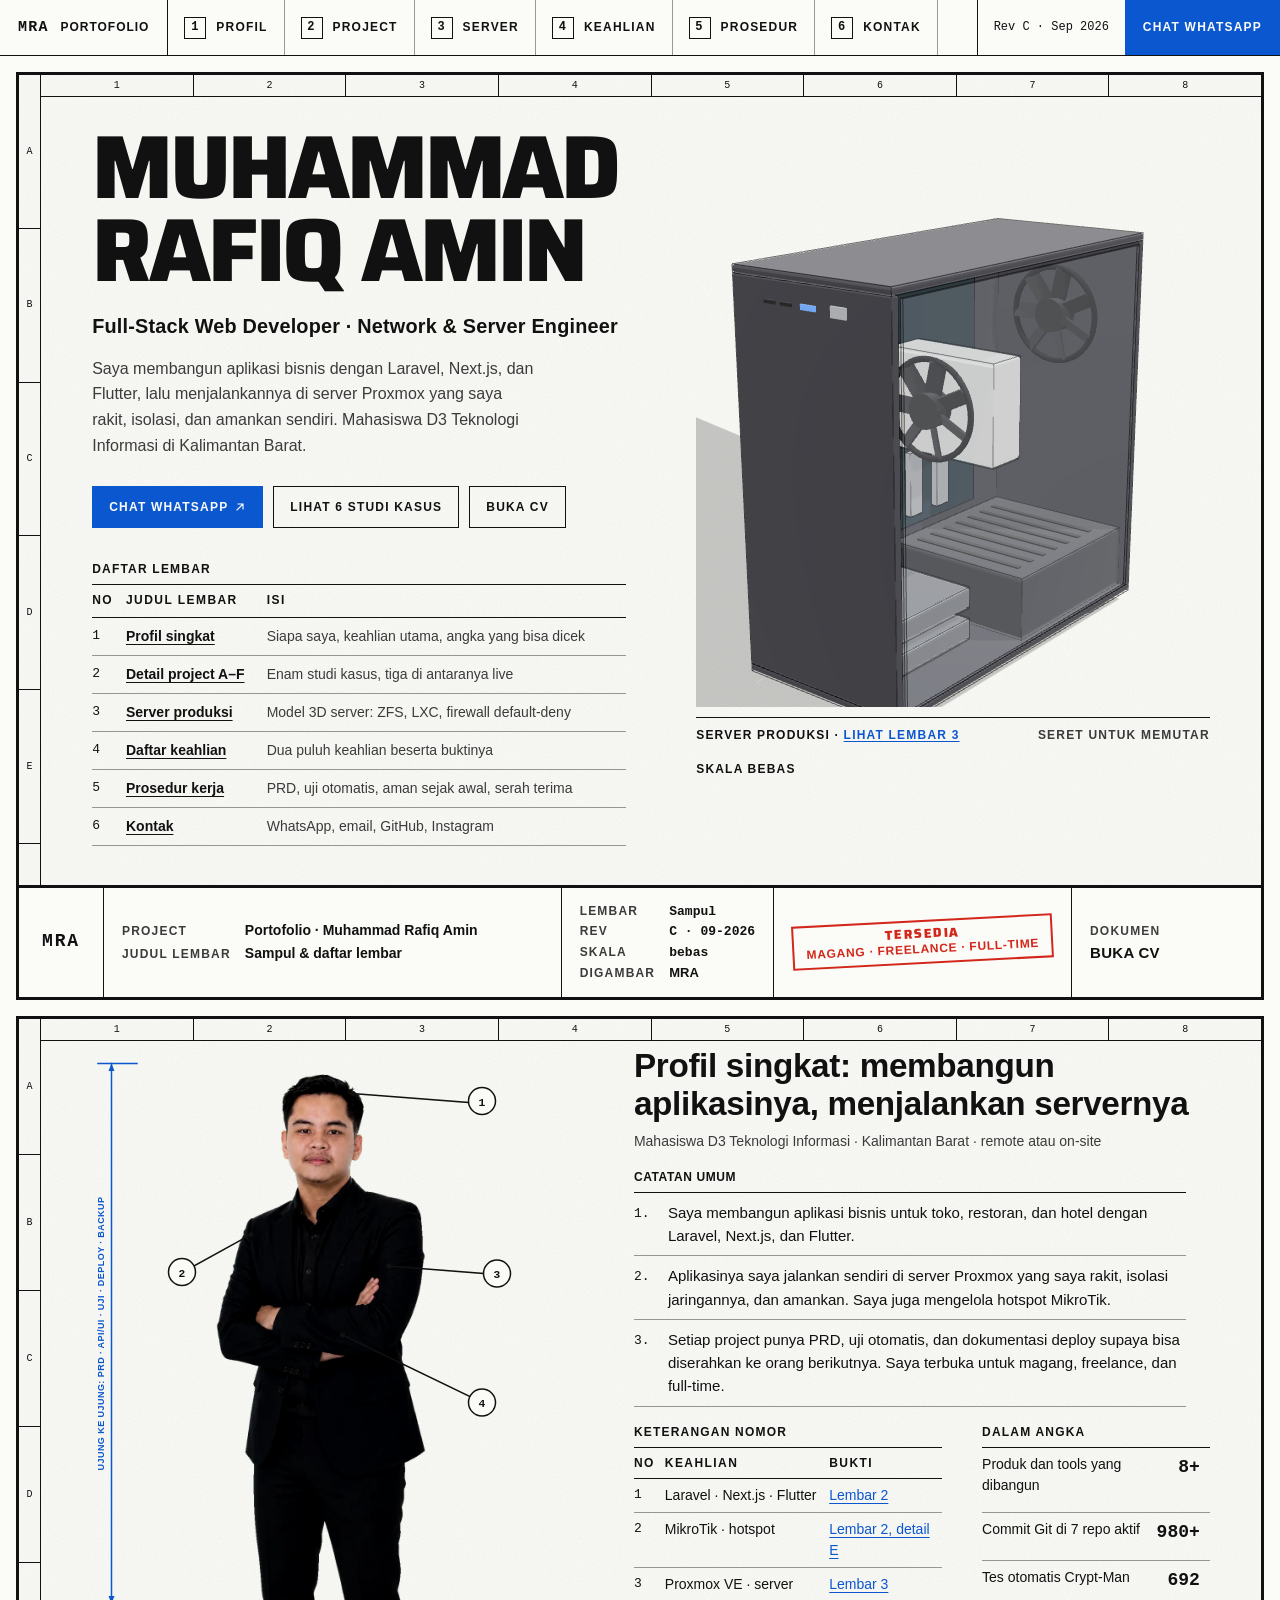
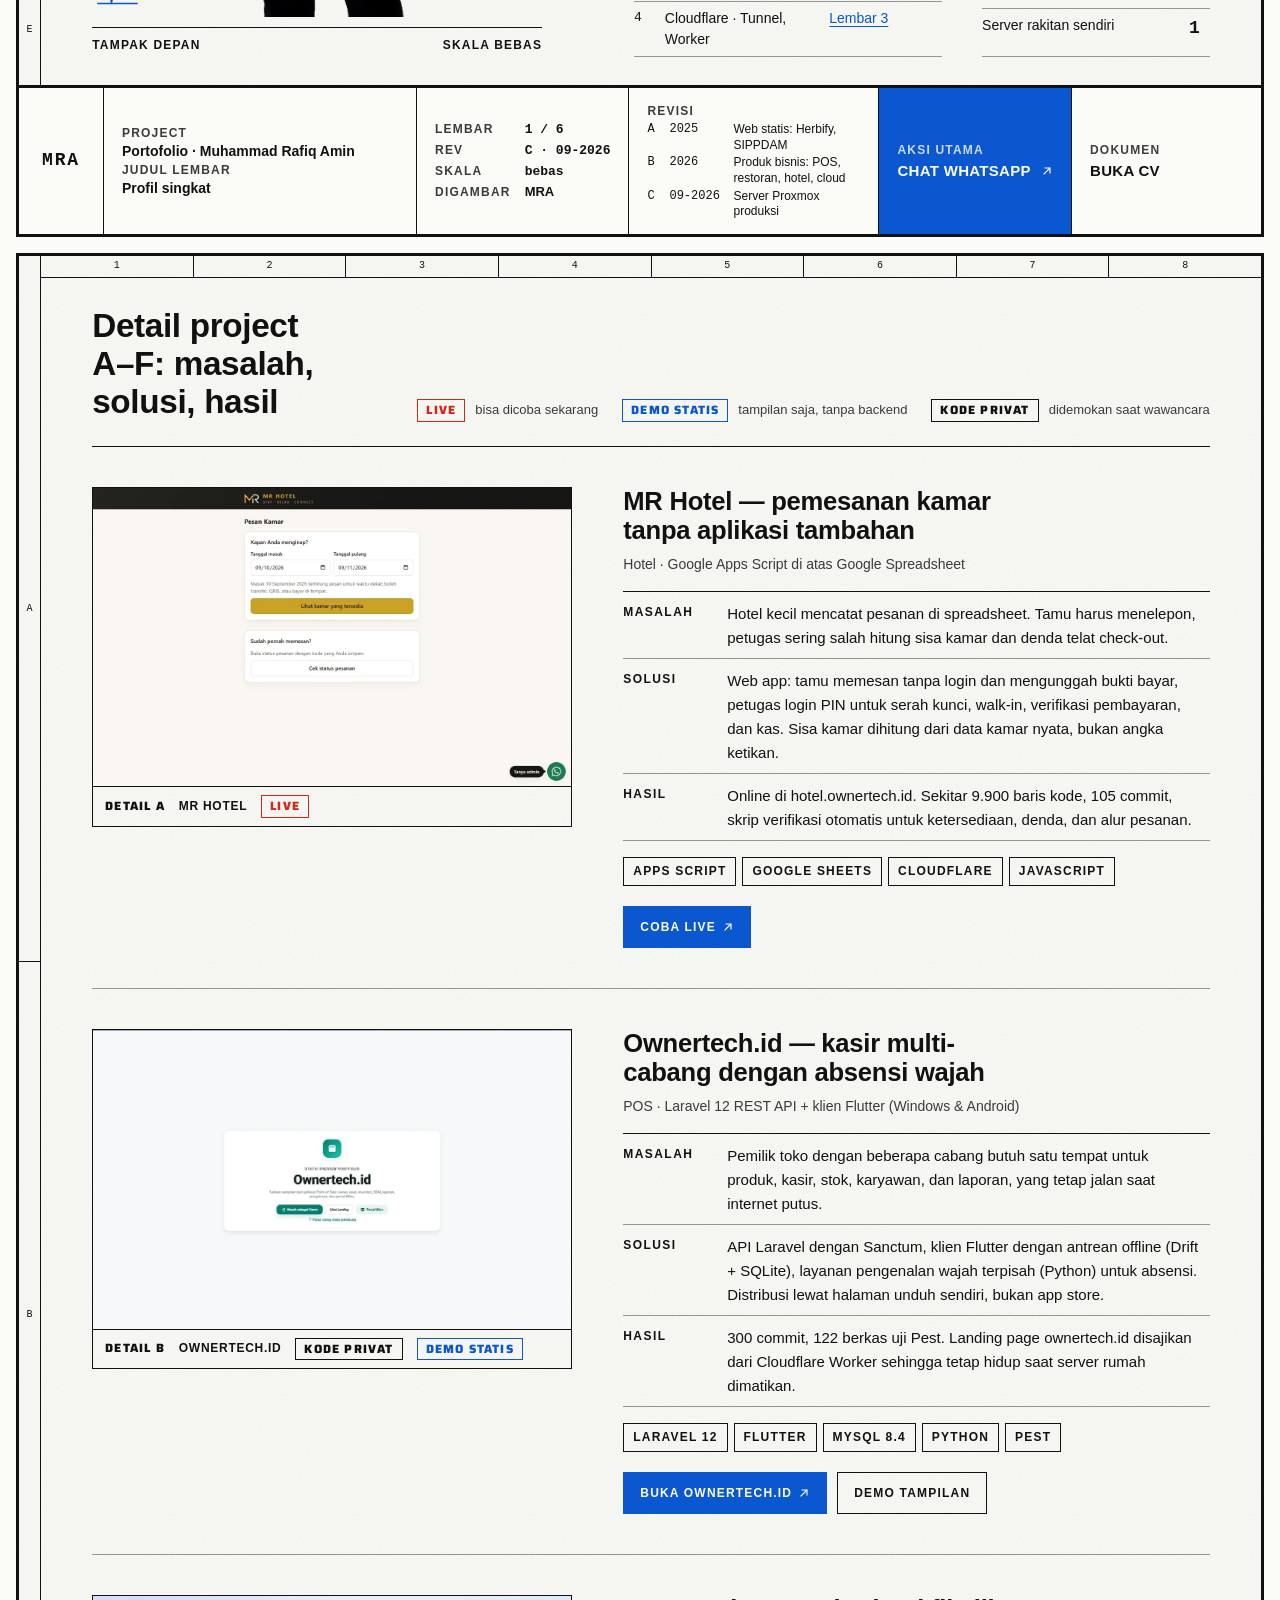
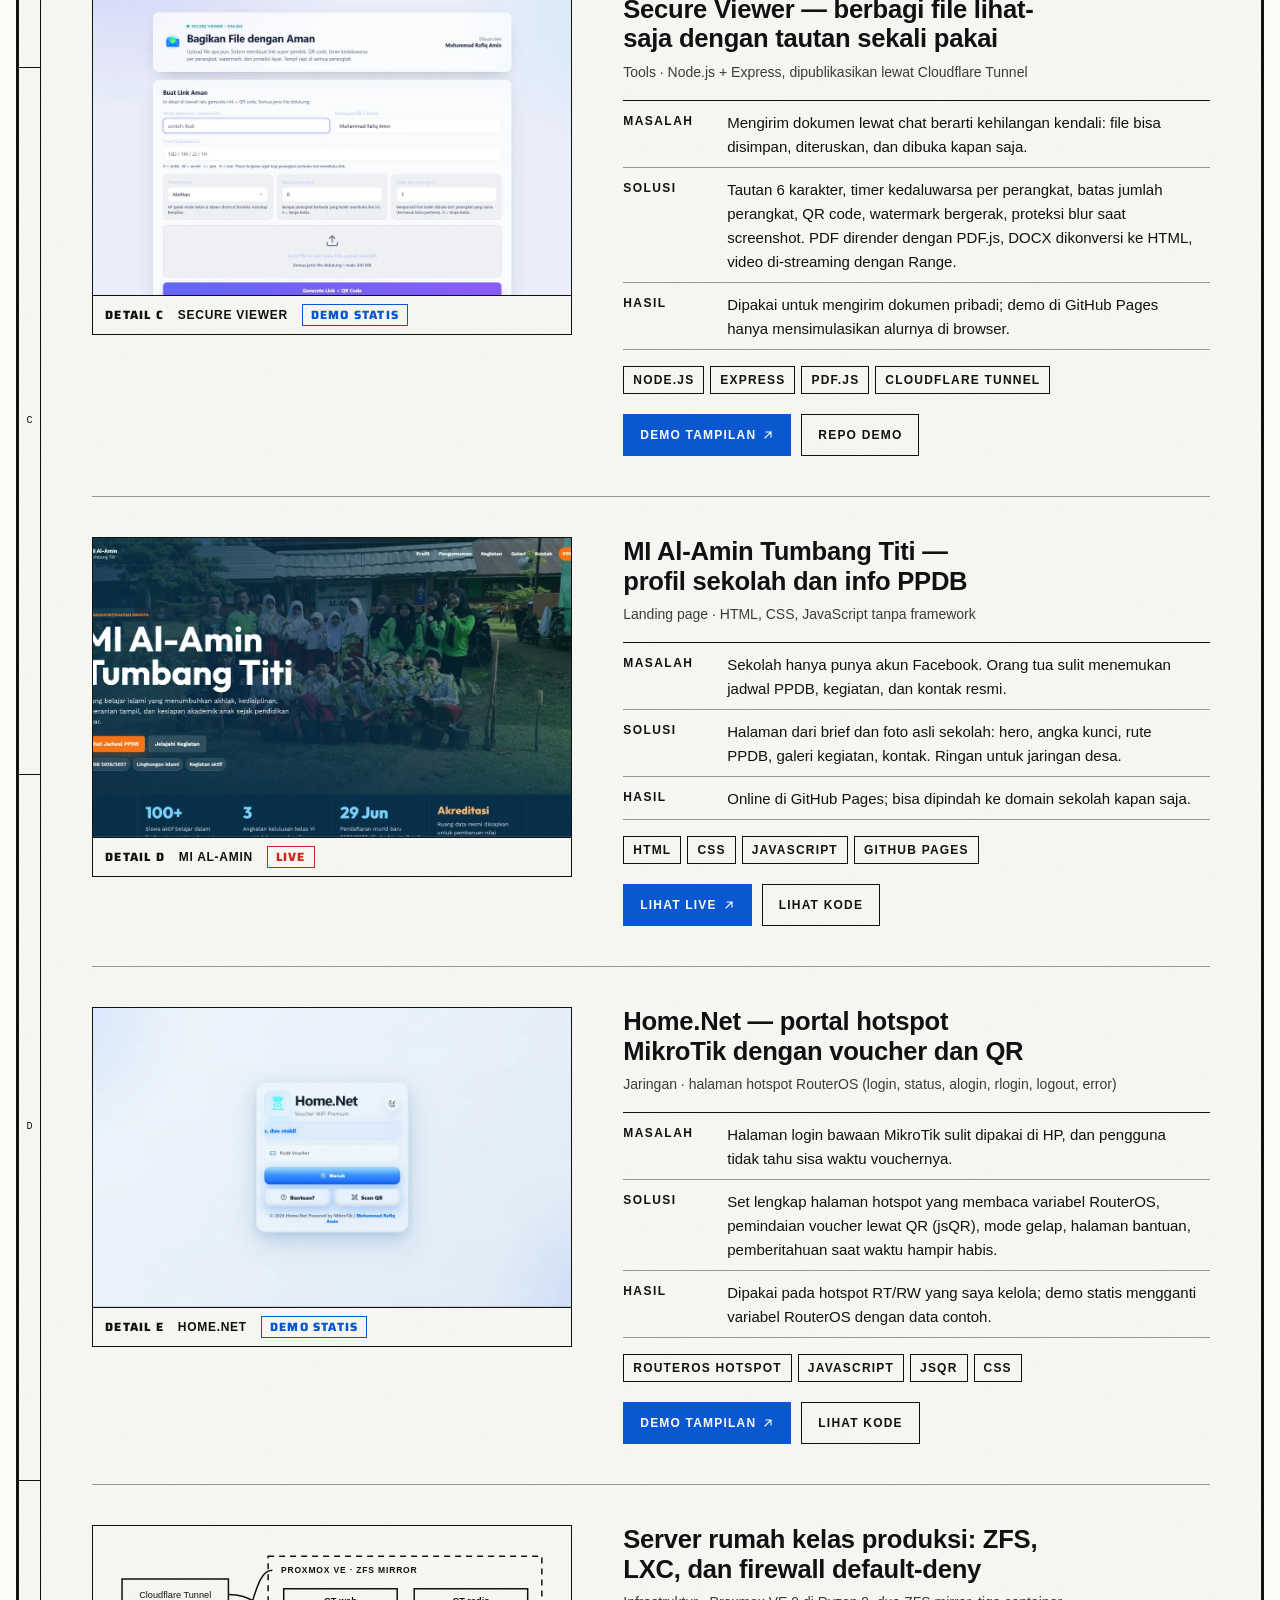
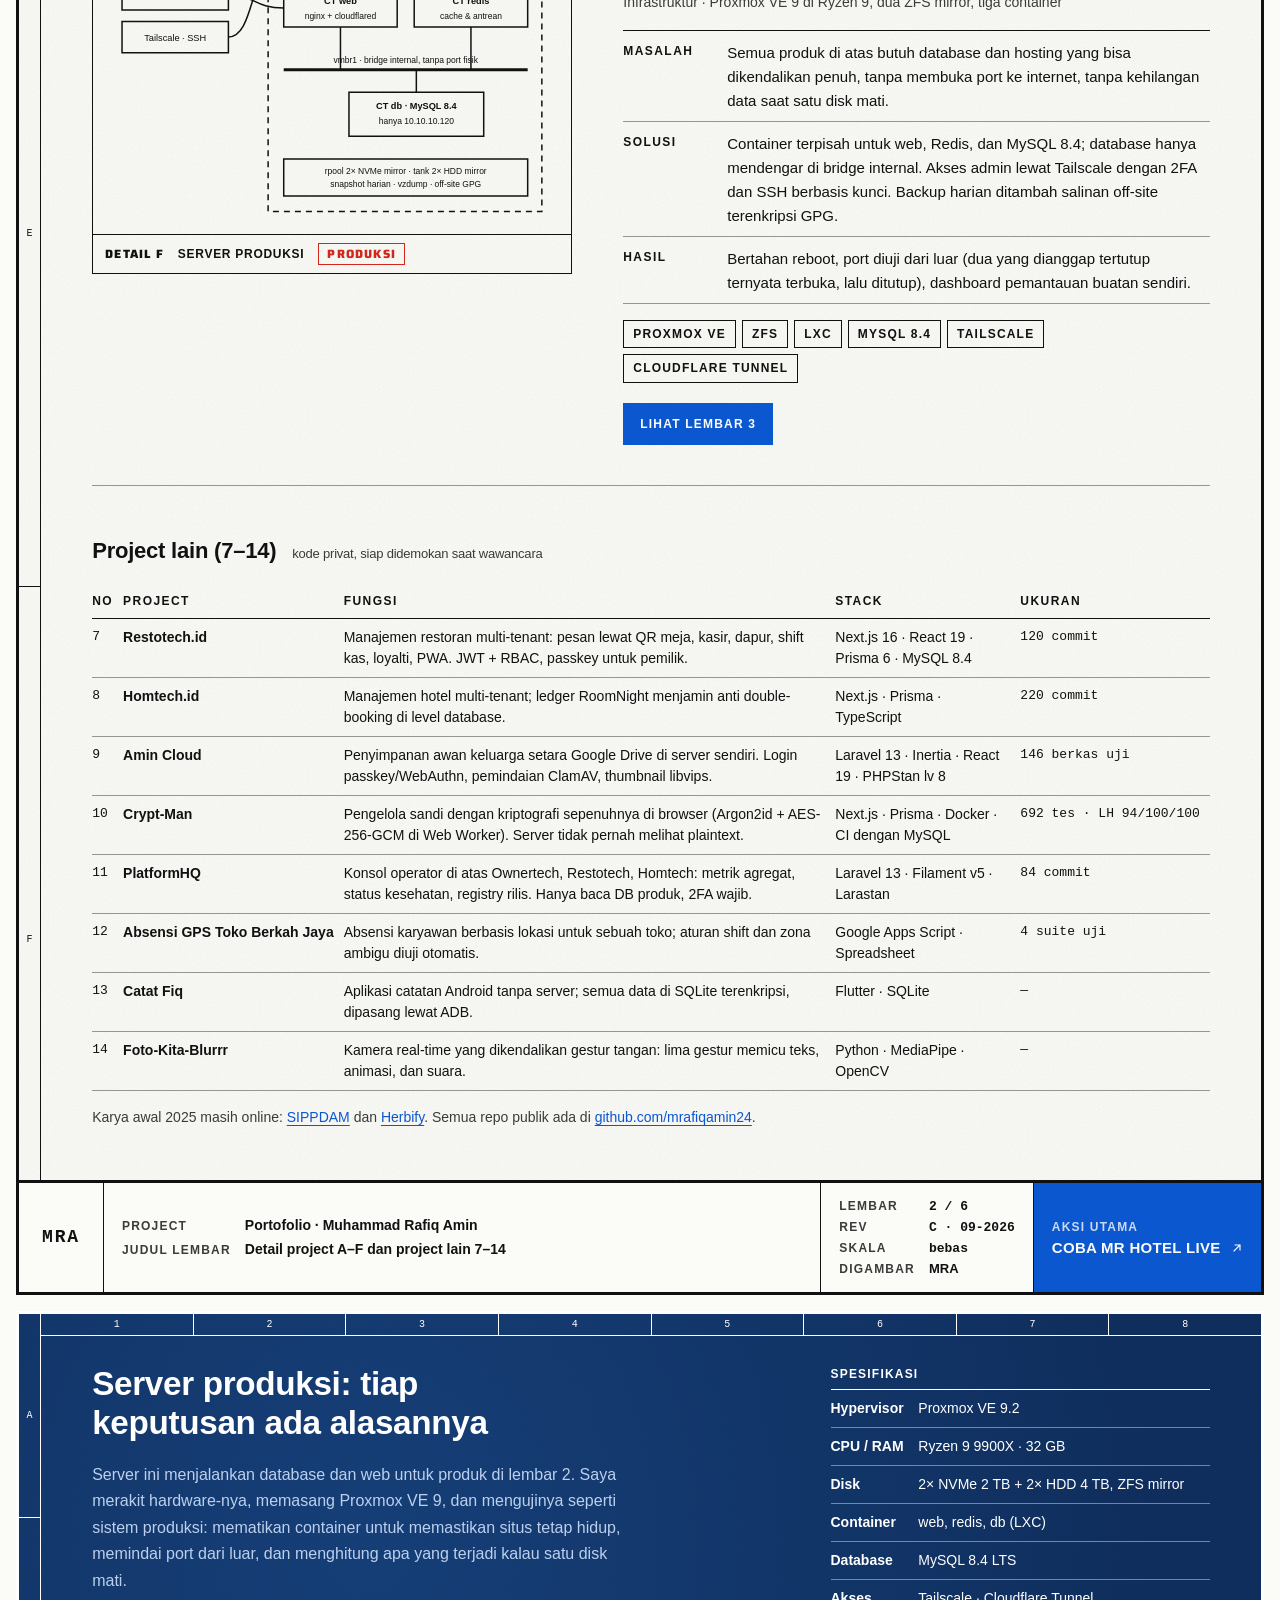
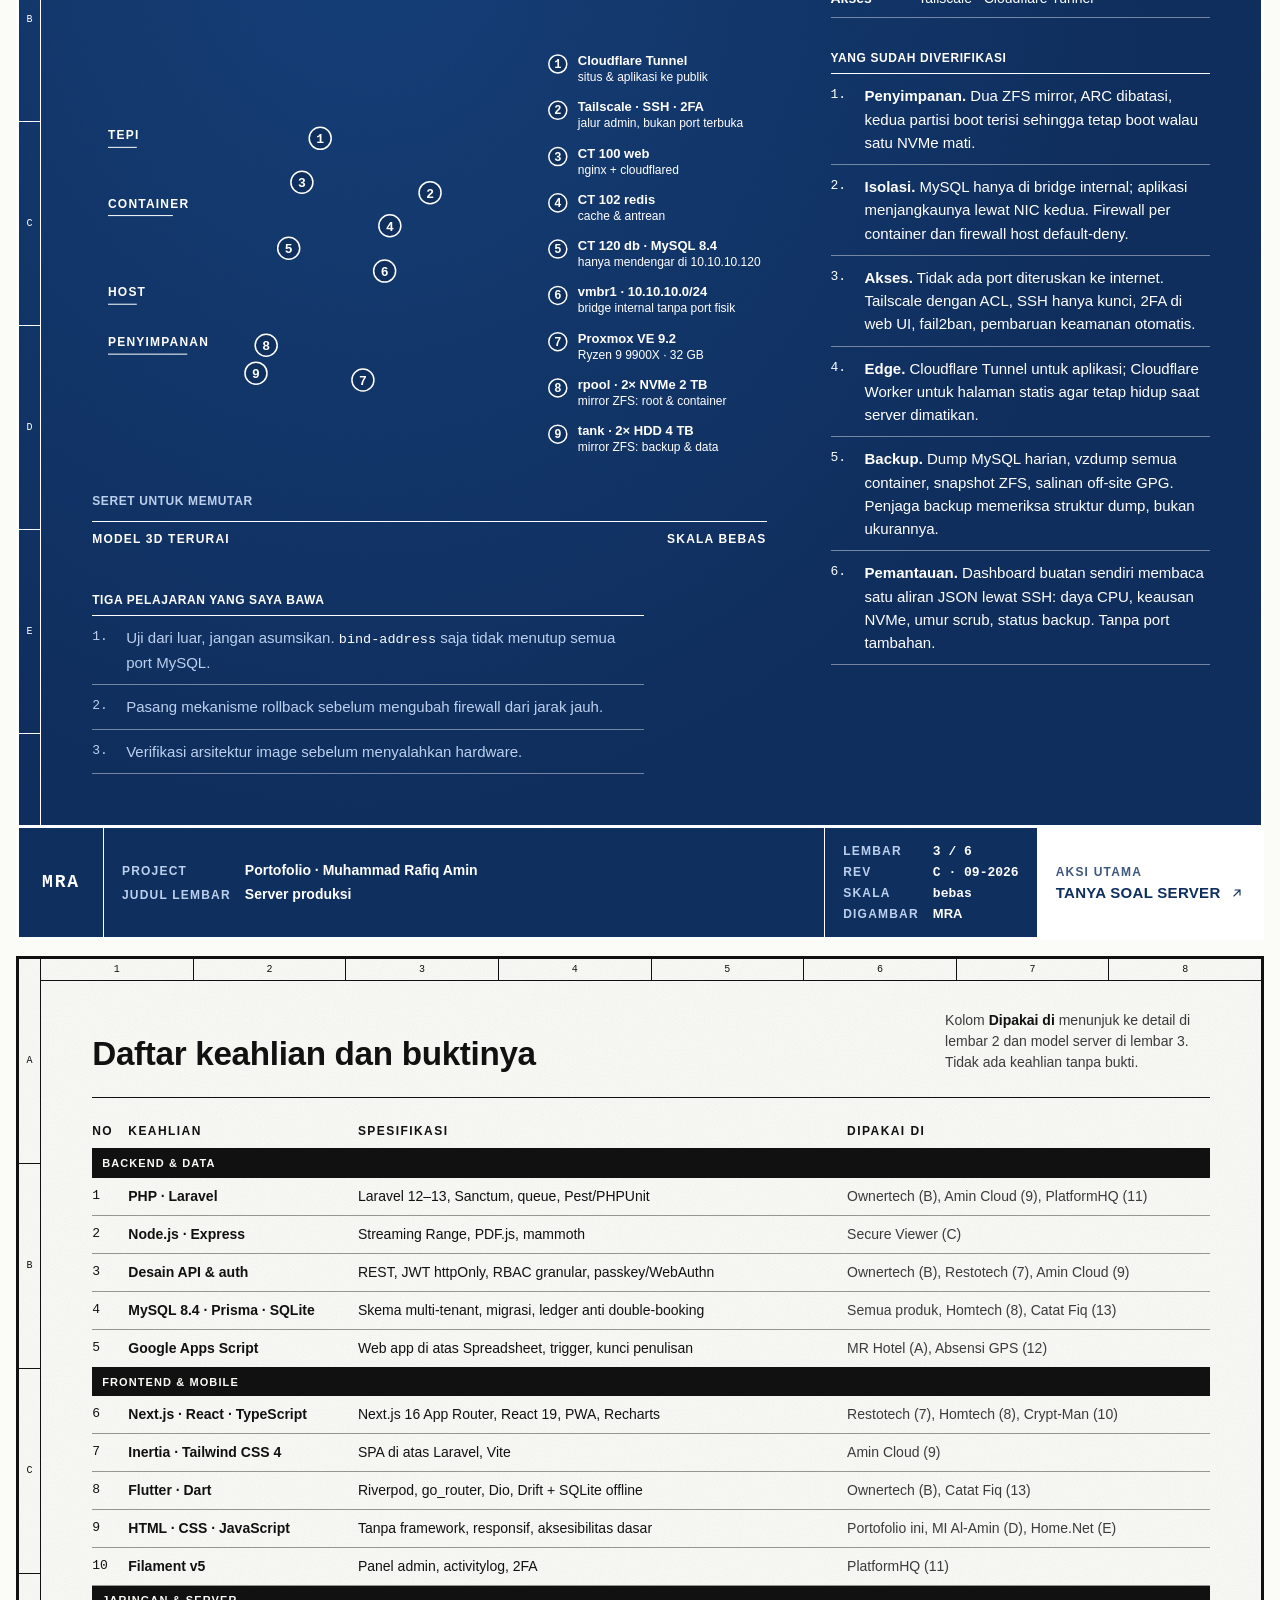
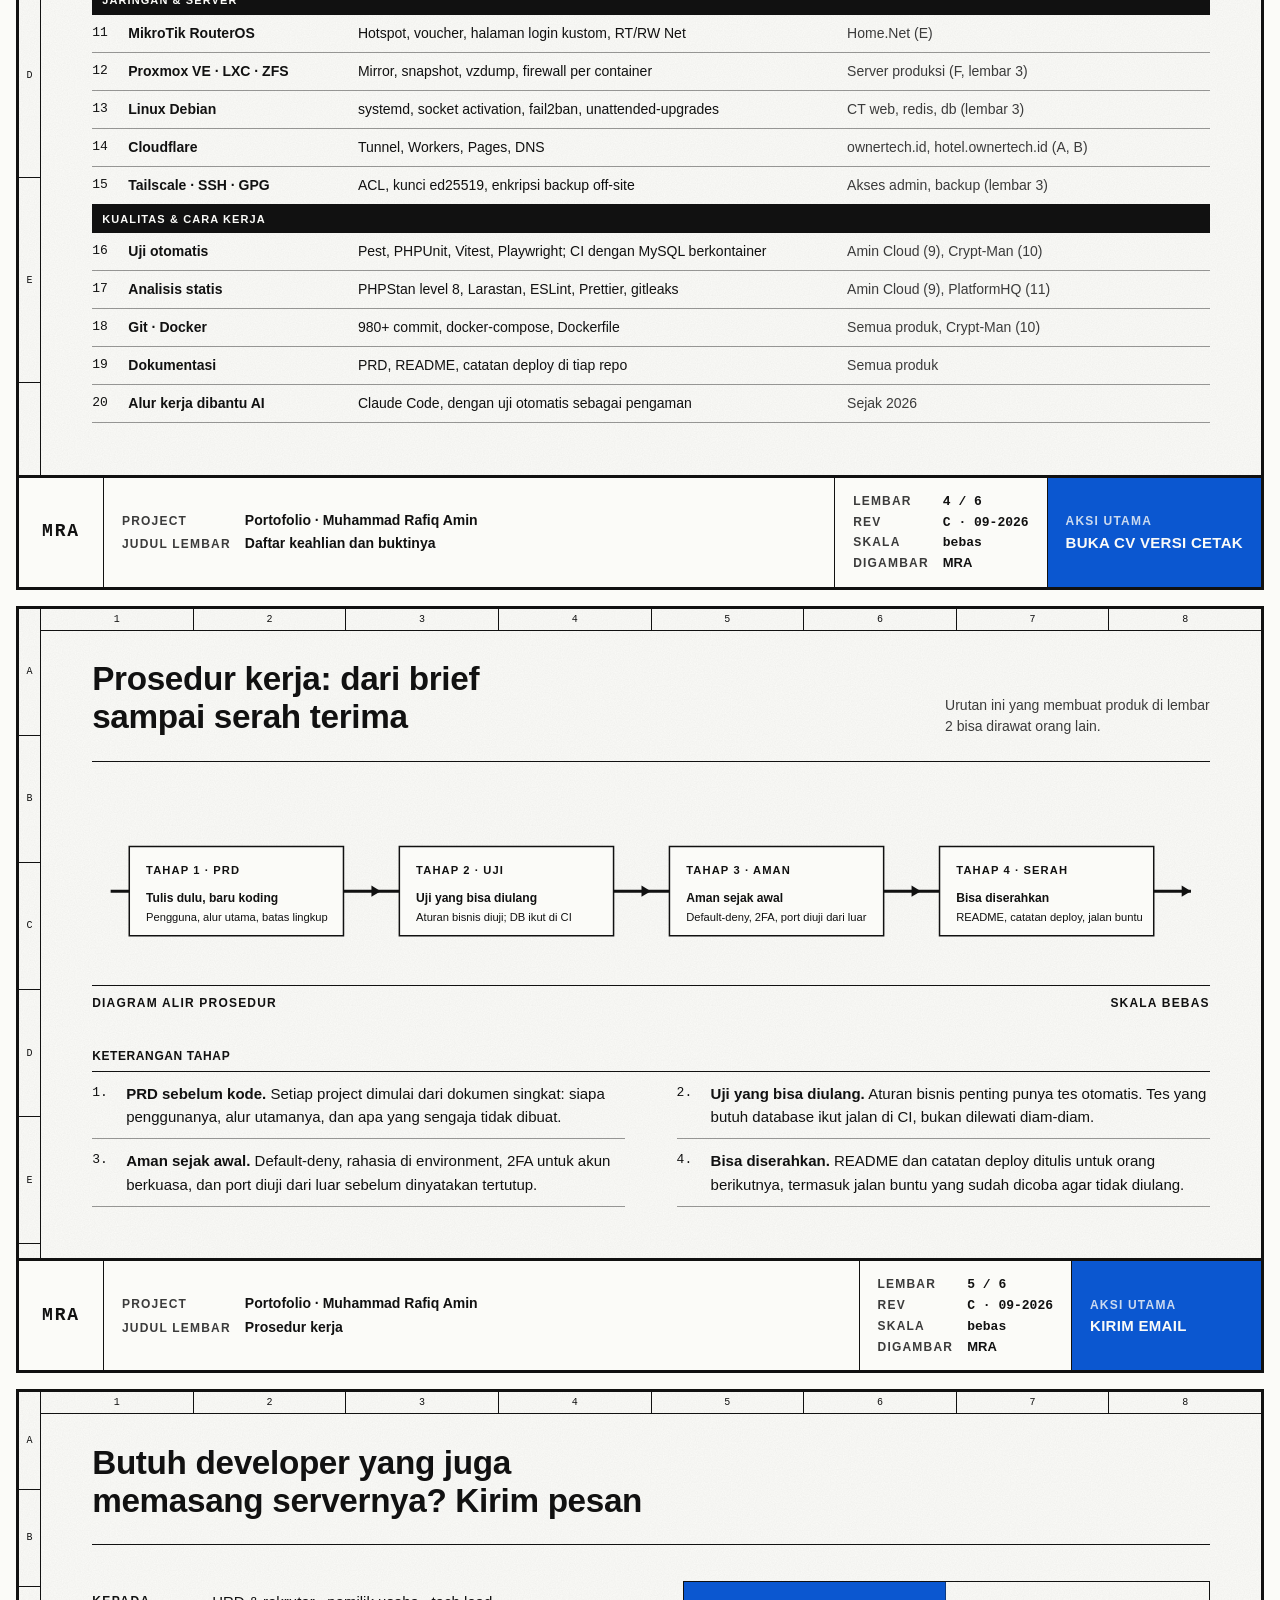
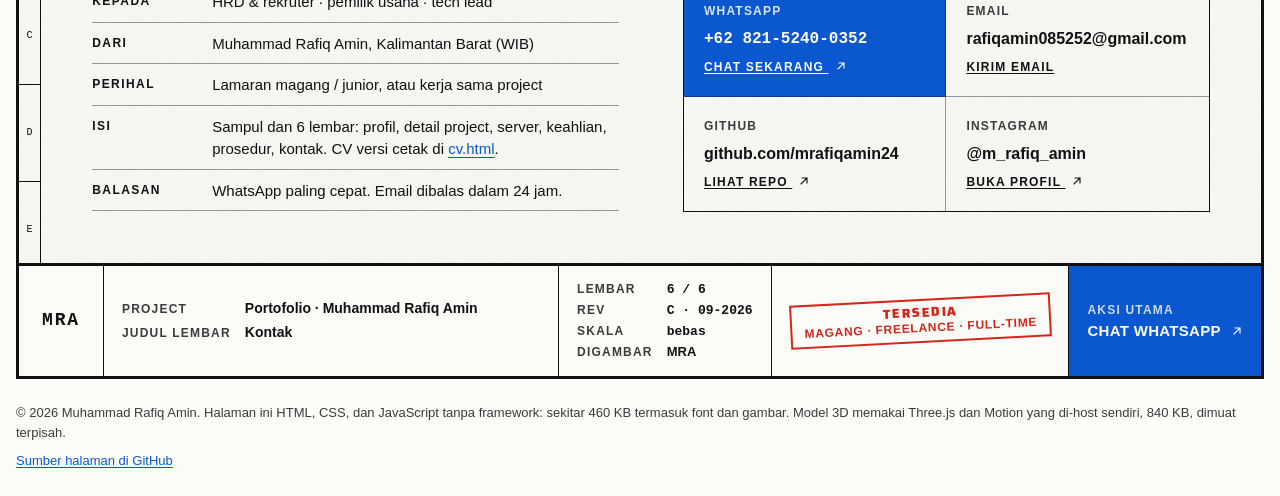
==== commit 5baa4fc6: "fix: lembar 3 tidak lagi kosong di kolom kiri pada layar menengah "Tiga pelajaran" jadi anak grid te" ====
--- a/index.html
+++ b/index.html
@@ -15,20 +15,20 @@
   <meta property="og:title" content="Muhammad Rafiq Amin — Full-Stack Web Developer & Network Engineer" />
   <meta property="og:description" content="Laravel · Next.js · Flutter · MikroTik · Proxmox. 8+ produk dibangun, 980+ commit, satu server produksi yang dirakit dan diamankan sendiri." />
   <meta property="og:url" content="https://portfolio.ownertech.id/" />
-  <meta property="og:image" content="https://portfolio.ownertech.id/img/og-cover.jpg?v=20260910j" />
+  <meta property="og:image" content="https://portfolio.ownertech.id/img/og-cover.jpg?v=20260910k" />
   <meta property="og:image:width" content="1200" />
   <meta property="og:image:height" content="630" />
   <meta name="twitter:card" content="summary_large_image" />
   <meta name="twitter:title" content="Muhammad Rafiq Amin — Full-Stack Web Developer & Network Engineer" />
   <meta name="twitter:description" content="Laravel · Next.js · Flutter · MikroTik · Proxmox. Portofolio dengan studi kasus dan demo." />
-  <meta name="twitter:image" content="https://portfolio.ownertech.id/img/og-cover.jpg?v=20260910j" />
+  <meta name="twitter:image" content="https://portfolio.ownertech.id/img/og-cover.jpg?v=20260910k" />
 
   <link rel="icon" href="img/favicon.png" type="image/png" />
   <link rel="apple-touch-icon" href="img/apple-touch-icon.png" />
 
   <link rel="preload" href="fonts/saira-800.woff2" as="font" type="font/woff2" crossorigin />
   <link rel="preload" href="fonts/saira-400.woff2" as="font" type="font/woff2" crossorigin />
-  <link rel="stylesheet" href="style.css?v=20260910j" />
+  <link rel="stylesheet" href="style.css?v=20260910k" />
 
   <script type="application/ld+json">
   {
@@ -36,7 +36,7 @@
     "@type": "Person",
     "name": "Muhammad Rafiq Amin",
     "url": "https://portfolio.ownertech.id/",
-    "image": "https://portfolio.ownertech.id/img/og-cover.jpg?v=20260910j",
+    "image": "https://portfolio.ownertech.id/img/og-cover.jpg?v=20260910k",
     "jobTitle": "Full-Stack Web Developer & Network Engineer",
     "email": "mailto:rafiqamin085252@gmail.com",
     "address": { "@type": "PostalAddress", "addressRegion": "Kalimantan Barat", "addressCountry": "ID" },
@@ -87,13 +87,13 @@
           <div class="cover-actions" data-enter>
             <a class="cell-link cell-link-primary" href="https://wa.me/6282152400352?text=Halo%20Rafiq%2C%20saya%20lihat%20portofolio%20Anda" target="_blank" rel="noopener">Chat WhatsApp <svg class="ico" aria-hidden="true" focusable="false"><use href="#i-arrow" /></svg></a>
             <a class="cell-link" href="#project">Lihat 6 studi kasus</a>
-            <a class="cell-link" href="cv.html?v=20260910j">Buka CV</a>
+            <a class="cell-link" href="cv.html?v=20260910k">Buka CV</a>
           </div>
         </div>
 
         <figure class="cover-fig">
           <div class="cover-stage">
-            <img class="cover-static" src="img/server-rig.webp?v=20260910j" width="1200" height="1200" alt="Server produksi yang dirakit sendiri: tower ATX bersisi kaca, terlihat motherboard, pendingin CPU menara, dua keping RAM, dua NVMe di bawah heatsink, dua HDD 3,5 inci di bawah, dan kipas belakang." fetchpriority="high" decoding="async" />
+            <img class="cover-static" src="img/server-rig.webp?v=20260910k" width="1200" height="1200" alt="Server produksi yang dirakit sendiri: tower ATX bersisi kaca, terlihat motherboard, pendingin CPU menara, dua keping RAM, dua NVMe di bawah heatsink, dua HDD 3,5 inci di bawah, dan kipas belakang." fetchpriority="high" decoding="async" />
           </div>
           <p class="sr-only" id="coverHelp">Model tiga dimensi yang bisa diputar. Di layar sentuh, usap mendatar untuk memutar; usapan tegak tetap menggulir halaman. Dengan papan ketik, fokuskan model lalu pakai tombol panah, atau Home untuk mengembalikan ke sudut awal.</p>
           <figcaption><span>Server produksi · <a href="#server">lihat lembar 3</a></span><span class="cover-hint">Seret untuk memutar</span><span class="cover-scale">Skala bebas</span></figcaption>
@@ -130,7 +130,7 @@
         <div class="tb-cell tb-stamp">
           <span class="stamp">Tersedia<small>magang · freelance · full-time</small></span>
         </div>
-        <a class="tb-cell tb-action" href="cv.html?v=20260910j">
+        <a class="tb-cell tb-action" href="cv.html?v=20260910k">
           <span class="tb-k">Dokumen</span>
           <span class="tb-v">Buka CV</span>
         </a>
@@ -250,7 +250,7 @@
           <span class="tb-k">Aksi utama</span>
           <span class="tb-v">Chat WhatsApp <svg class="ico" aria-hidden="true" focusable="false"><use href="#i-arrow" /></svg></span>
         </a>
-        <a class="tb-cell tb-action" href="cv.html?v=20260910j">
+        <a class="tb-cell tb-action" href="cv.html?v=20260910k">
           <span class="tb-k">Dokumen</span>
           <span class="tb-v">Buka CV</span>
         </a>
@@ -734,15 +734,16 @@
             </ol>
           </div>
 
-          <div class="notes lessons">
+
+        </div>
+
+        <div class="notes lessons">
             <h3>Tiga pelajaran yang saya bawa</h3>
             <ol>
               <li>Uji dari luar, jangan asumsikan. <code>bind-address</code> saja tidak menutup semua port MySQL.</li>
               <li>Pasang mekanisme rollback sebelum mengubah firewall dari jarak jauh.</li>
               <li>Verifikasi arsitektur image sebelum menyalahkan hardware.</li>
             </ol>
-          </div>
-
         </div>
       </div>
 
@@ -829,7 +830,7 @@
           <span class="tb-k">Skala</span><span class="tb-v fig">bebas</span>
           <span class="tb-k">Digambar</span><span class="tb-v">MRA</span>
         </div>
-        <a class="tb-cell tb-action tb-action-primary" href="cv.html?v=20260910j">
+        <a class="tb-cell tb-action tb-action-primary" href="cv.html?v=20260910k">
           <span class="tb-k">Aksi utama</span>
           <span class="tb-v">Buka CV versi cetak</span>
         </a>
@@ -951,7 +952,7 @@
               <tr><th scope="row">Kepada</th><td>HRD &amp; rekruter · pemilik usaha · tech lead</td></tr>
               <tr><th scope="row">Dari</th><td>Muhammad Rafiq Amin, Kalimantan Barat (WIB)</td></tr>
               <tr><th scope="row">Perihal</th><td>Lamaran magang / junior, atau kerja sama project</td></tr>
-              <tr><th scope="row">Isi</th><td>Sampul dan 6 lembar: profil, detail project, server, keahlian, prosedur, kontak. CV versi cetak di <a href="cv.html?v=20260910j">cv.html</a>.</td></tr>
+              <tr><th scope="row">Isi</th><td>Sampul dan 6 lembar: profil, detail project, server, keahlian, prosedur, kontak. CV versi cetak di <a href="cv.html?v=20260910k">cv.html</a>.</td></tr>
               <tr><th scope="row">Balasan</th><td>WhatsApp paling cepat. Email dibalas dalam 24 jam.</td></tr>
             </tbody>
           </table>
@@ -1010,9 +1011,9 @@
   </footer>
 
   <script src="vendor/motion-13.2.0/motion.min.js" defer></script>
-  <script src="script.js?v=20260910j" defer></script>
-  <script src="iso.js?v=20260910j" defer></script>
-  <script src="iso3d.js?v=20260910j" type="module"></script>
-  <script src="cover3d.js?v=20260910j" type="module"></script>
+  <script src="script.js?v=20260910k" defer></script>
+  <script src="iso.js?v=20260910k" defer></script>
+  <script src="iso3d.js?v=20260910k" type="module"></script>
+  <script src="cover3d.js?v=20260910k" type="module"></script>
 </body>
 </html>
--- a/style.css
+++ b/style.css
@@ -1331,8 +1331,27 @@
 .bp-grid {
   display: grid;
   grid-template-columns: 1.28fr 0.72fr;
+  grid-template-rows: auto auto;
   gap: 40px clamp(32px, 5vw, 72px);
   align-items: start;
+}
+
+/* Tiga pelajaran di bawah gambar: kolom kanan (spesifikasi + verifikasi)
+   selalu lebih tinggi, jadi kolom kiri yang diisi supaya tidak kosong */
+.bp-plan {
+  grid-column: 1;
+  grid-row: 1;
+}
+
+.bp-notes {
+  grid-column: 2;
+  grid-row: 1 / span 2;
+}
+
+.bp-grid > .lessons {
+  grid-column: 1;
+  grid-row: 2;
+  margin-top: 4px;
 }
 
 .bp-lead {
@@ -1359,10 +1378,6 @@
 
 .lessons {
   max-width: 62ch;
-}
-
-.bp-plan .lessons {
-  margin-top: 38px;
 }
 
 .lessons li {
@@ -1779,6 +1794,11 @@
    -------------------------------------------------------------------------- */
 
 @media (max-width: 1180px) {
+  /* sel revisi mengalah supaya keenam nomor lembar tetap muat */
+  .index-rev {
+    display: none;
+  }
+
   .title-block {
     grid-template-columns: auto 1fr auto auto;
   }
@@ -1830,6 +1850,17 @@
     grid-template-columns: 1fr;
   }
 
+  .bp-grid {
+    grid-template-rows: auto;
+  }
+
+  .bp-plan,
+  .bp-notes,
+  .bp-grid > .lessons {
+    grid-column: 1;
+    grid-row: auto;
+  }
+
   .ga-grid {
     grid-template-rows: auto;
     grid-template-areas:
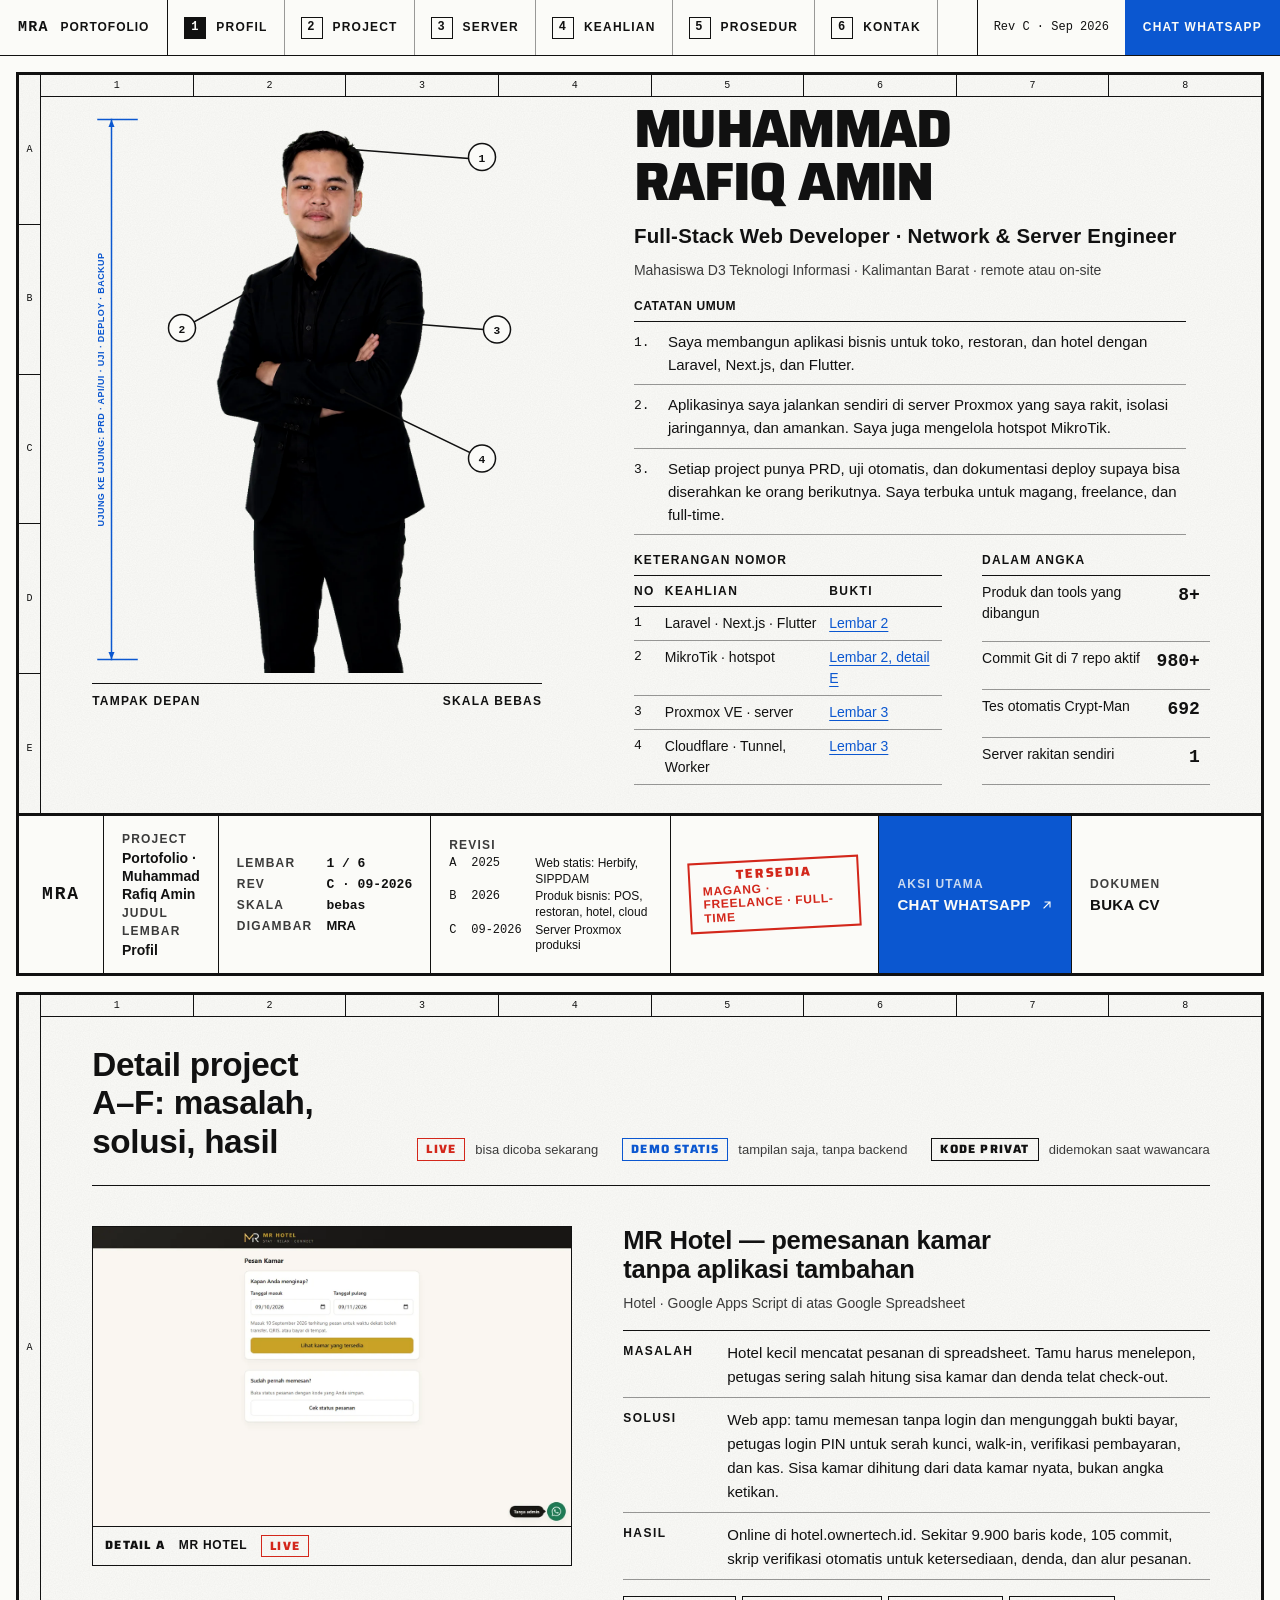
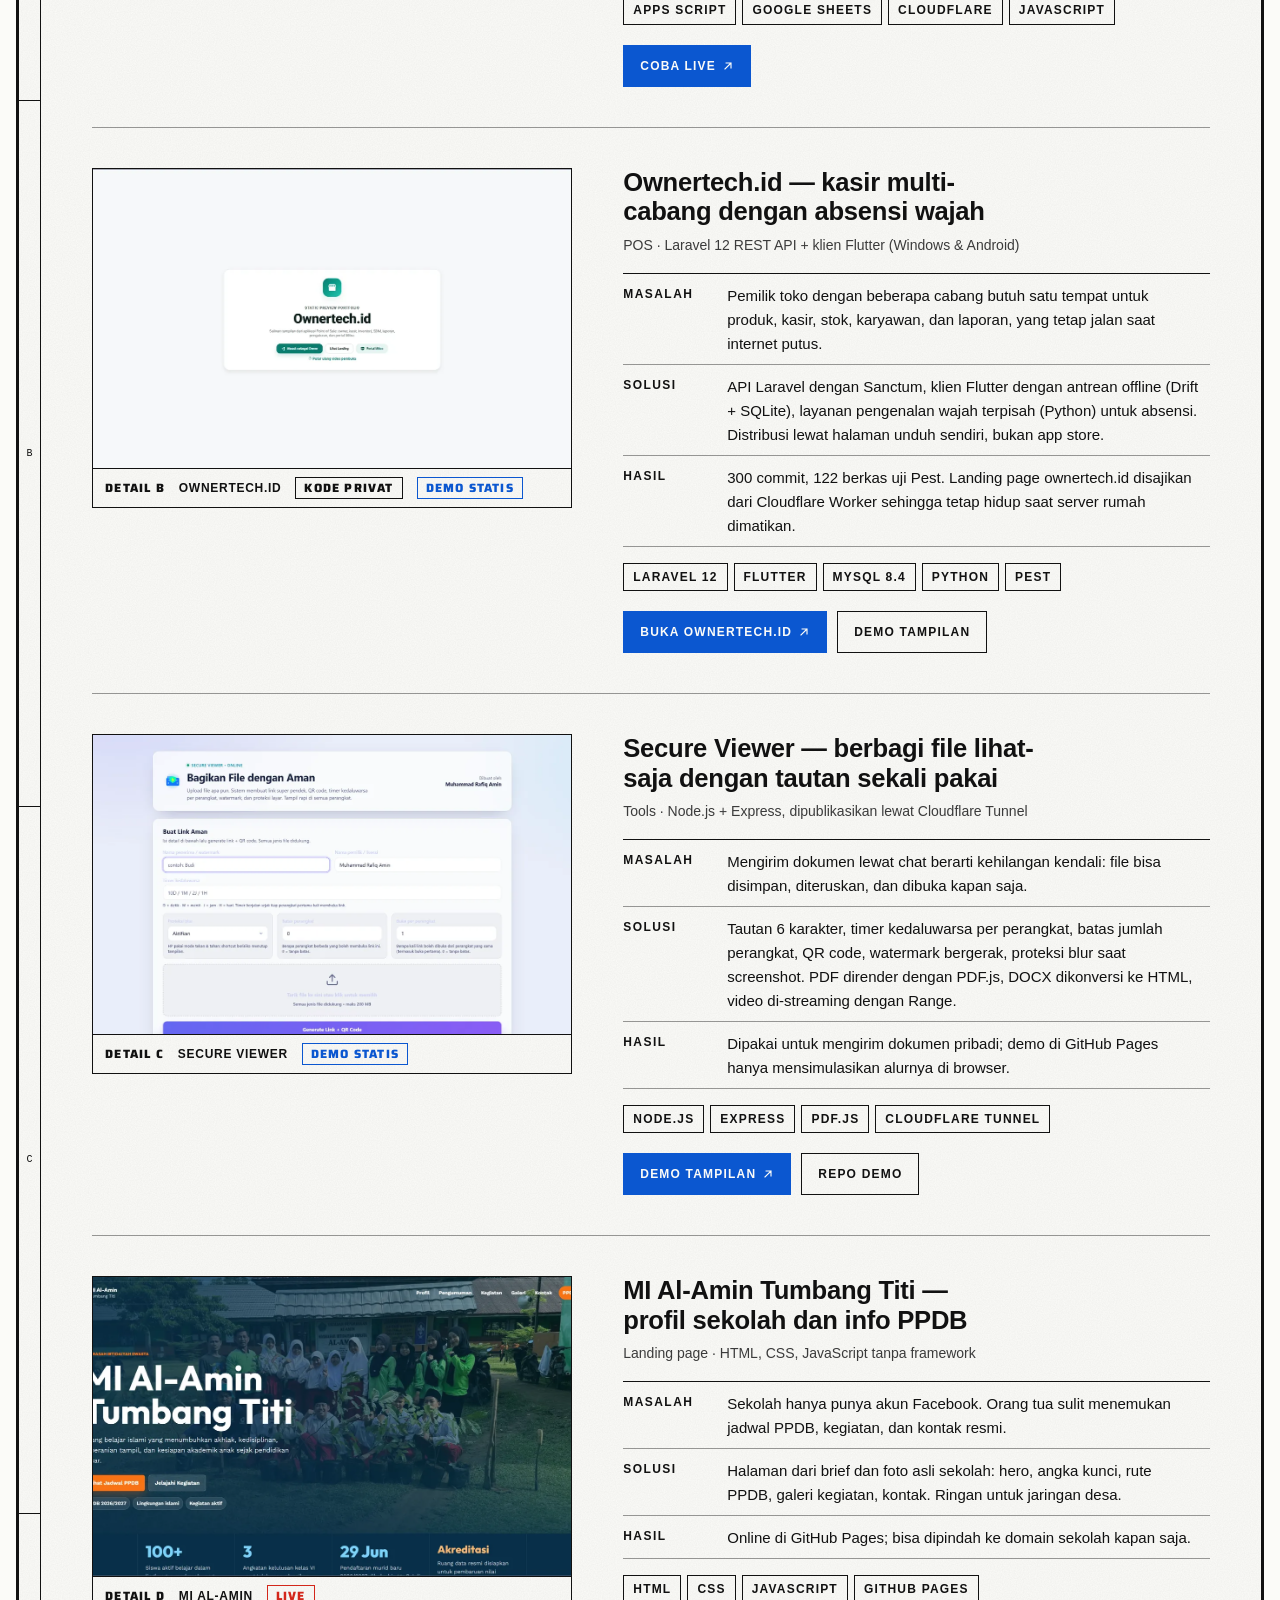
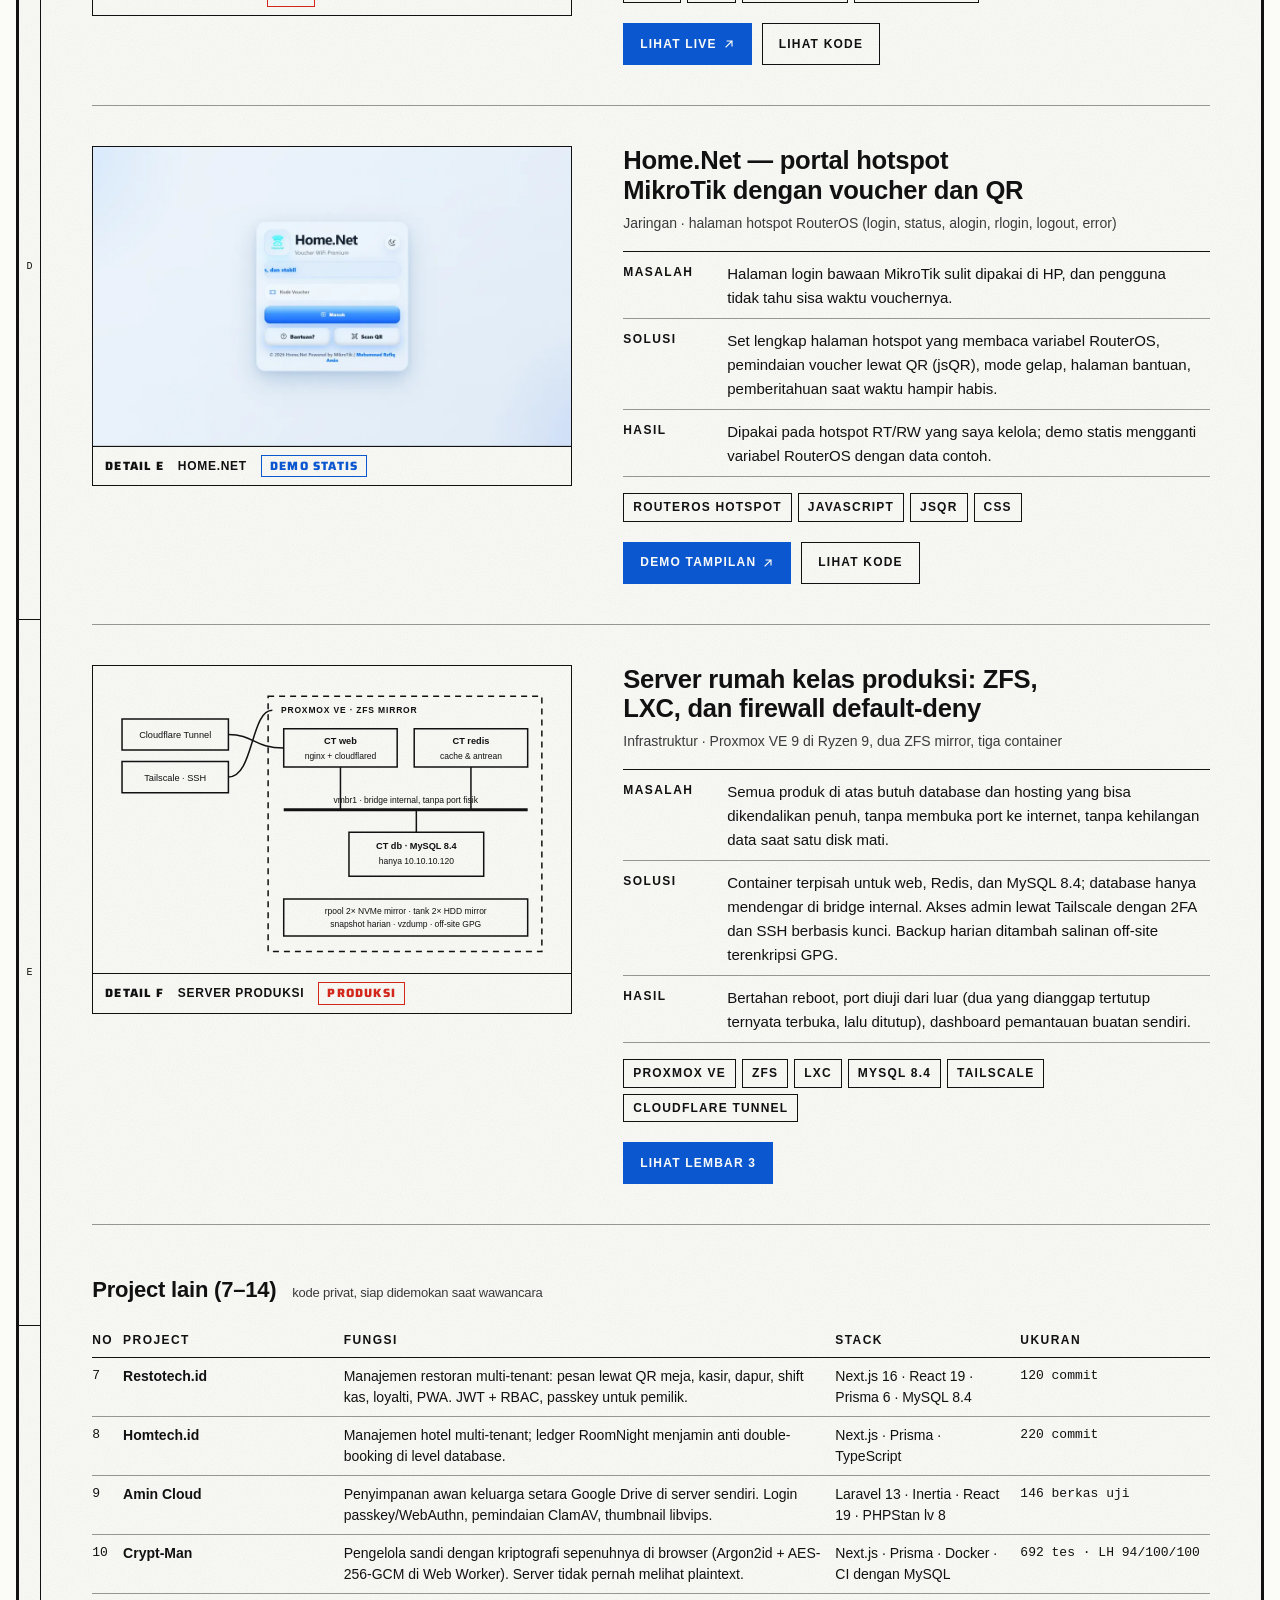
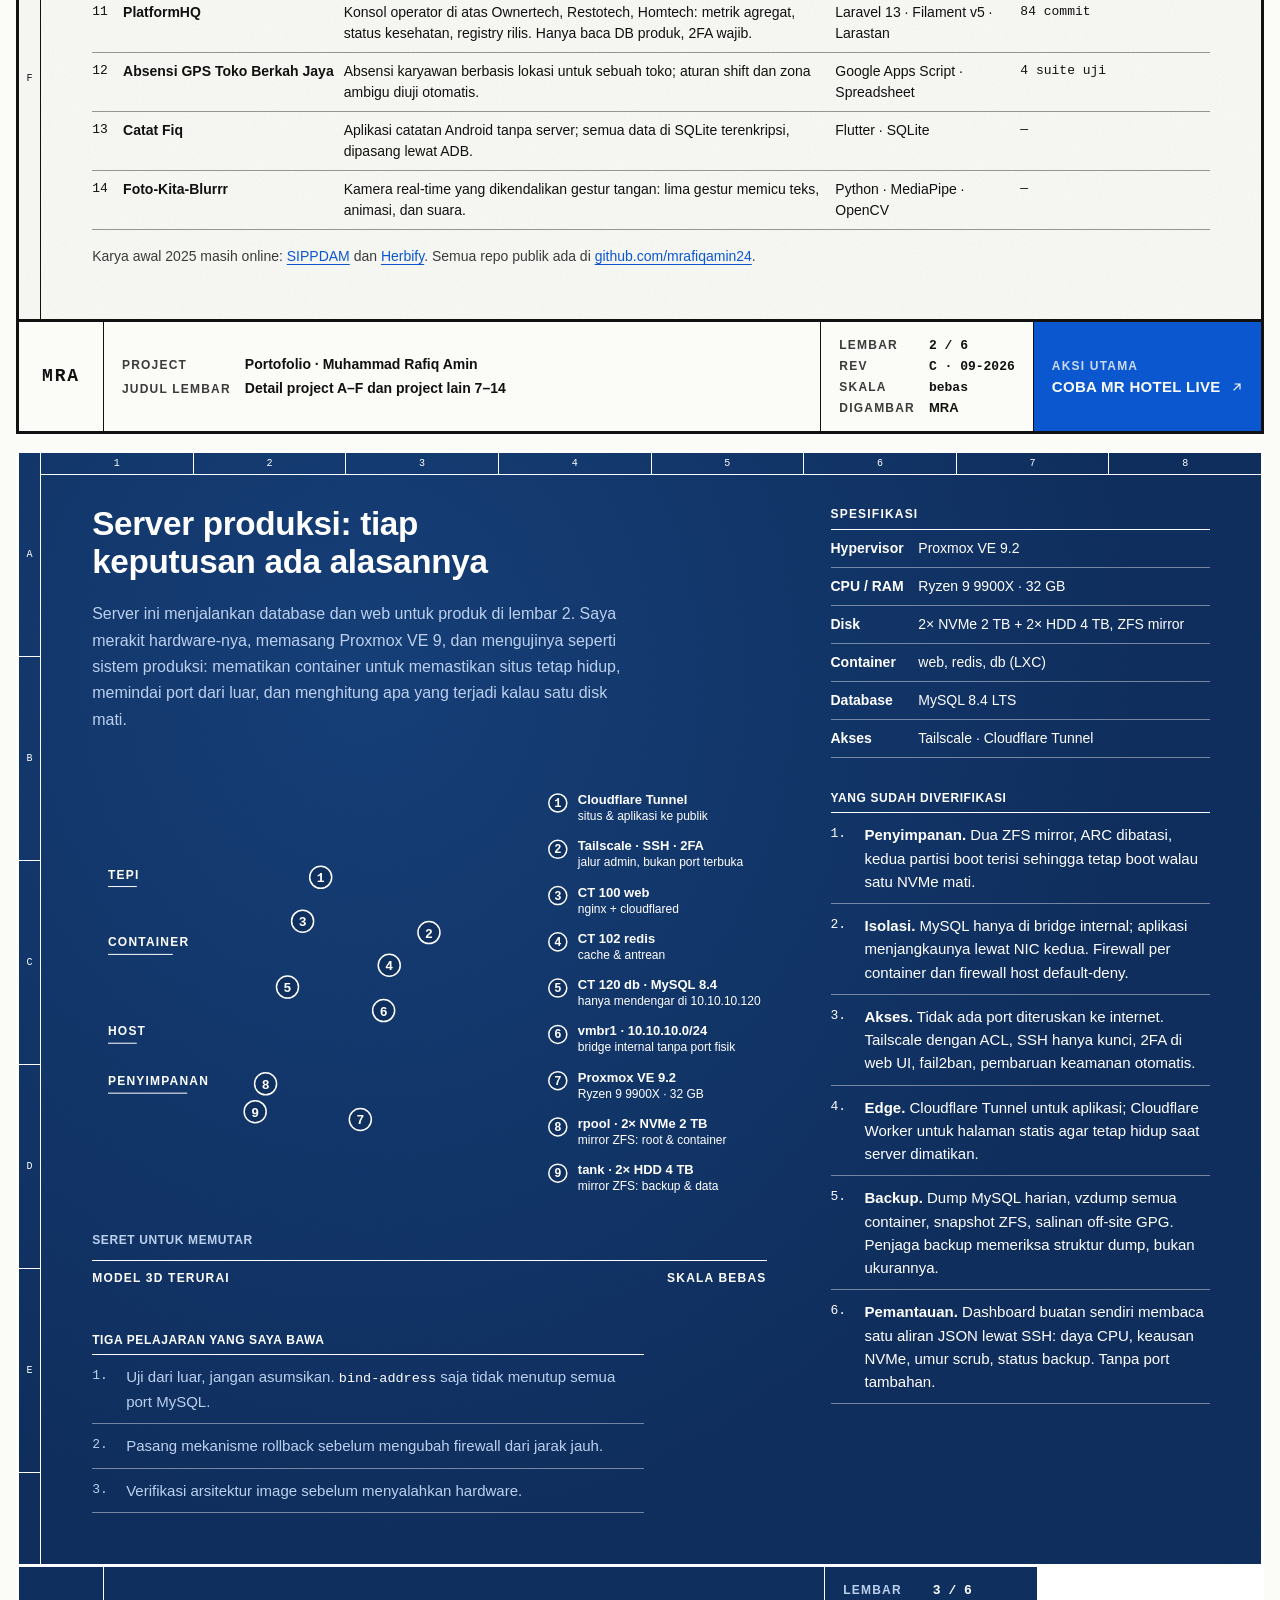
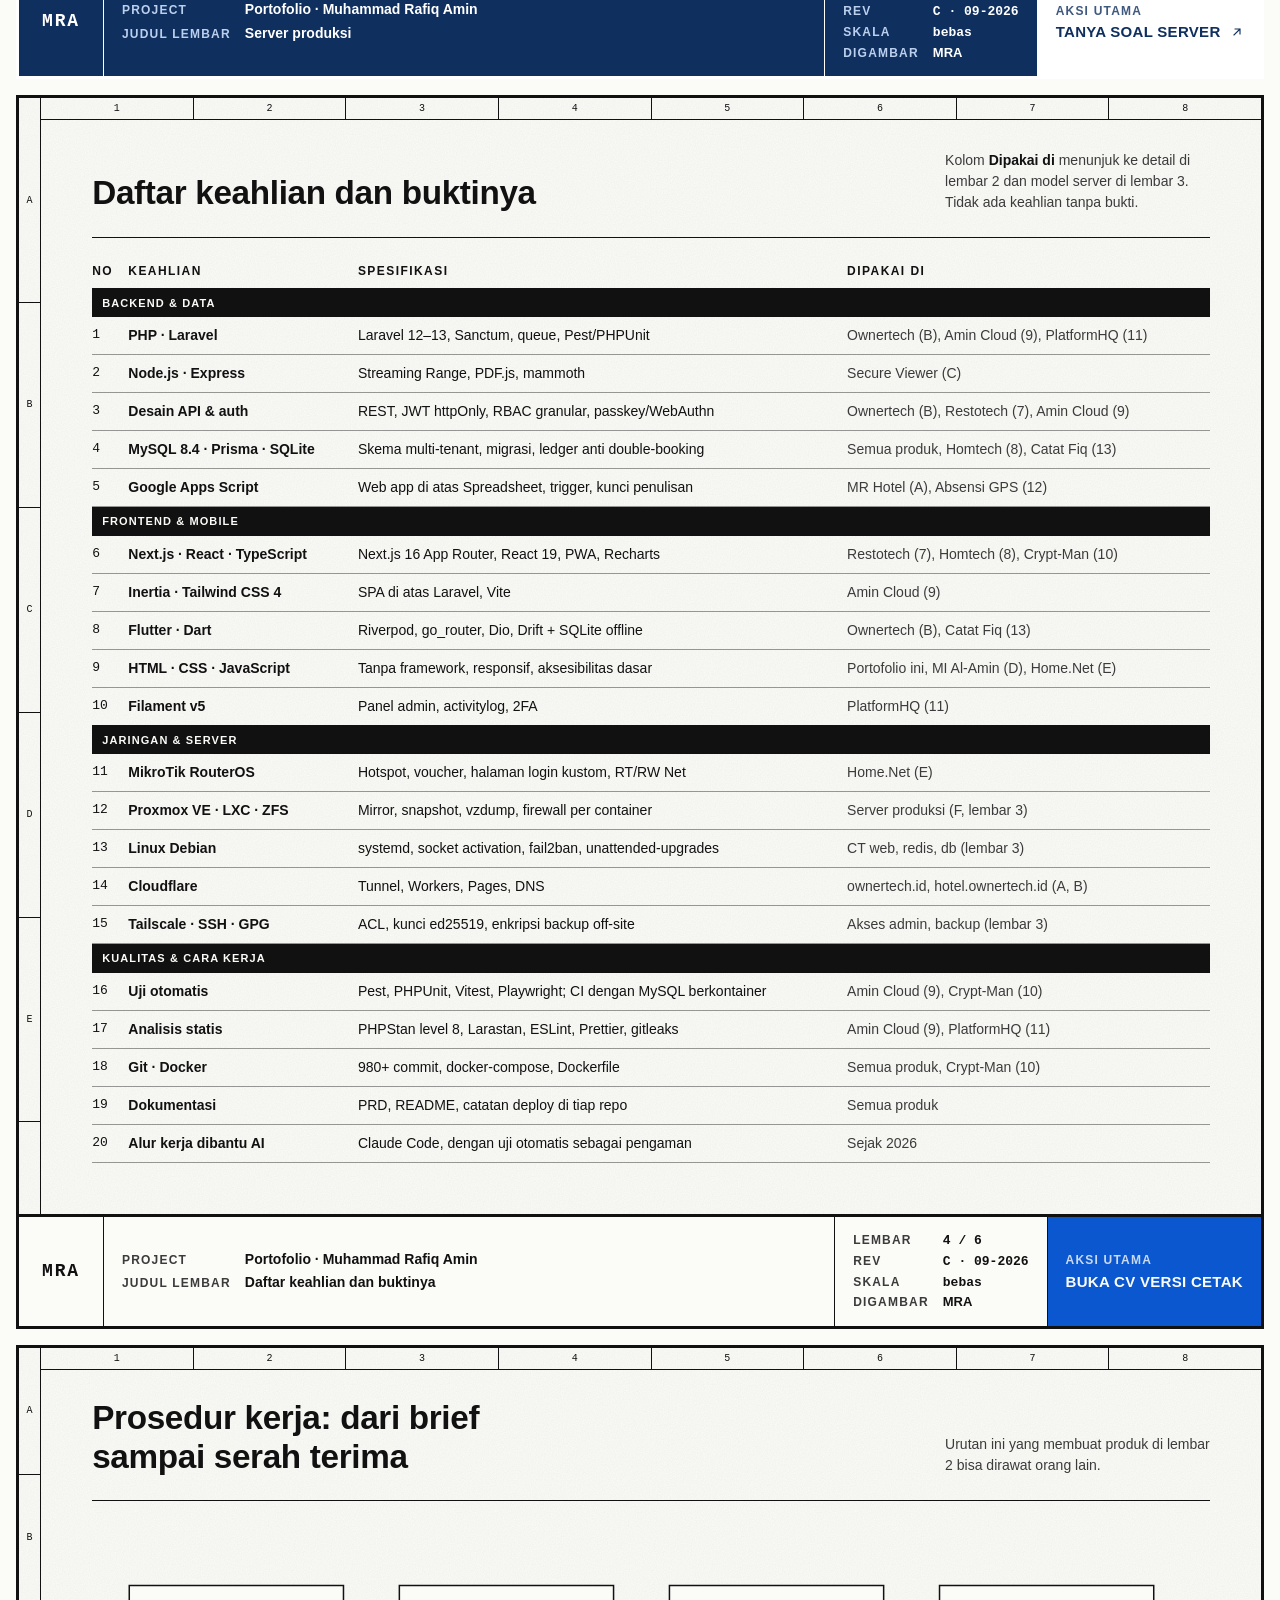
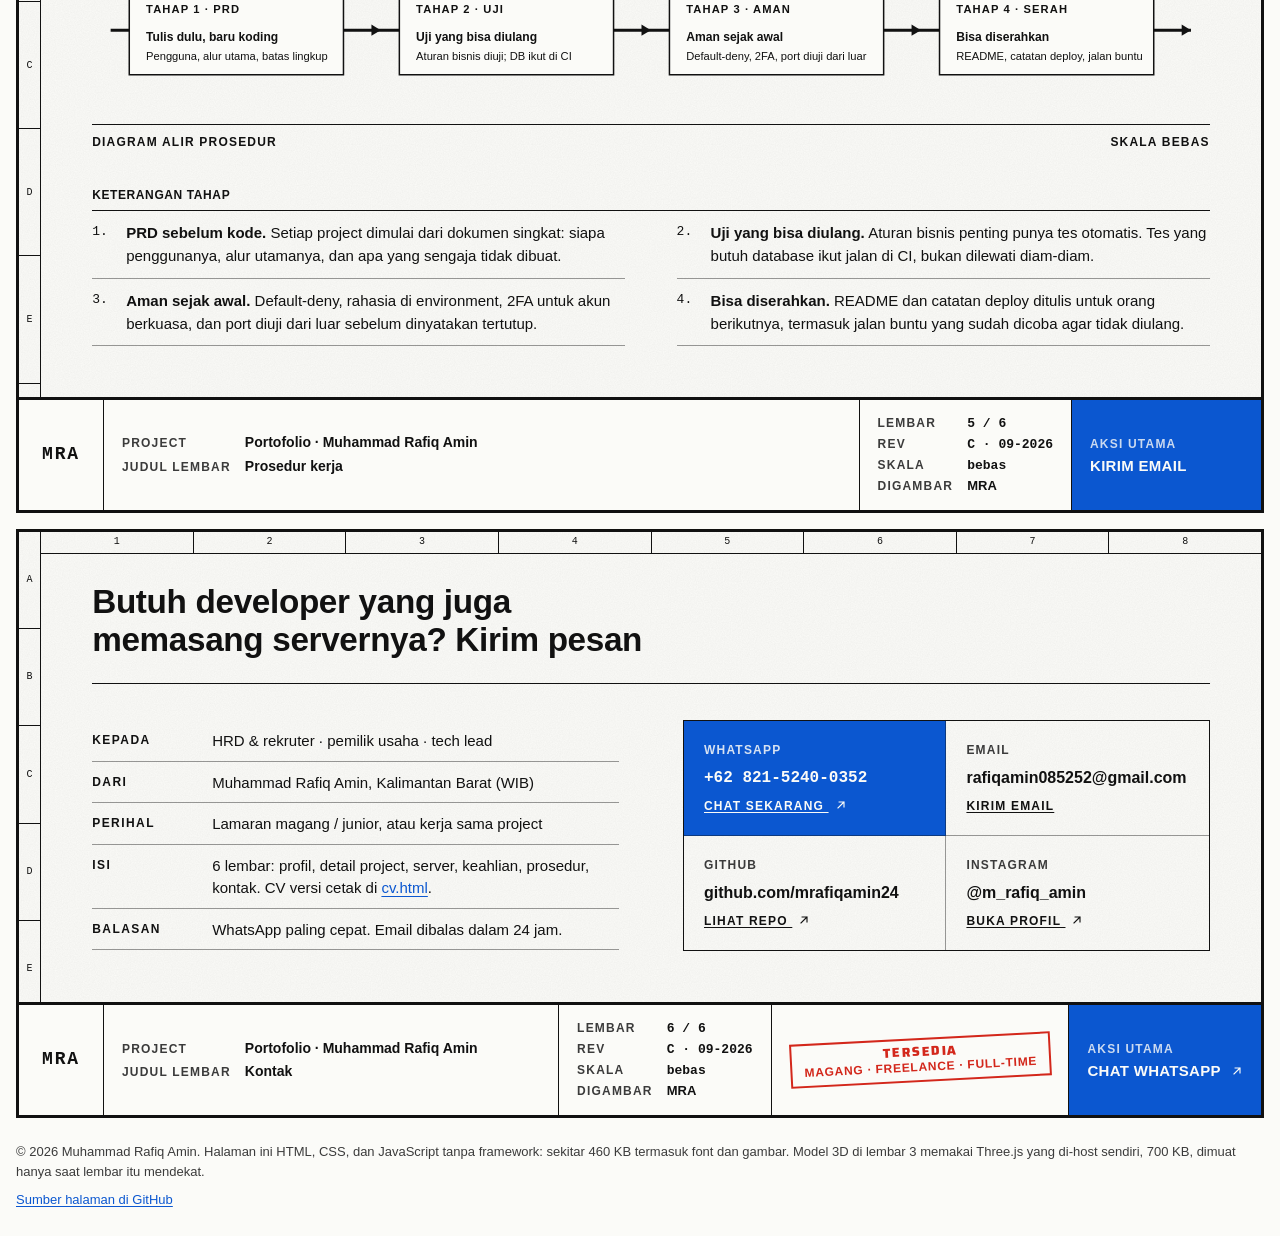
==== commit 3f20f431: "revert: cabut lembar sampul, halaman pertama kembali ke lembar profil Atas permintaan pemilik: rende" ====
--- a/index.html
+++ b/index.html
@@ -8,27 +8,27 @@
   <meta name="author" content="Muhammad Rafiq Amin" />
   <link rel="canonical" href="https://portfolio.ownertech.id/" />
   <meta name="theme-color" content="#fbfbf8" />
-  <script>document.documentElement.classList.add("js");setTimeout(function(){document.documentElement.classList.add("js-late")},2600);</script>
+  <script>document.documentElement.classList.add("js");</script>
 
   <meta property="og:type" content="profile" />
   <meta property="og:locale" content="id_ID" />
   <meta property="og:title" content="Muhammad Rafiq Amin — Full-Stack Web Developer & Network Engineer" />
   <meta property="og:description" content="Laravel · Next.js · Flutter · MikroTik · Proxmox. 8+ produk dibangun, 980+ commit, satu server produksi yang dirakit dan diamankan sendiri." />
   <meta property="og:url" content="https://portfolio.ownertech.id/" />
-  <meta property="og:image" content="https://portfolio.ownertech.id/img/og-cover.jpg?v=20260910k" />
+  <meta property="og:image" content="https://portfolio.ownertech.id/img/og-cover.jpg?v=20260910l" />
   <meta property="og:image:width" content="1200" />
   <meta property="og:image:height" content="630" />
   <meta name="twitter:card" content="summary_large_image" />
   <meta name="twitter:title" content="Muhammad Rafiq Amin — Full-Stack Web Developer & Network Engineer" />
   <meta name="twitter:description" content="Laravel · Next.js · Flutter · MikroTik · Proxmox. Portofolio dengan studi kasus dan demo." />
-  <meta name="twitter:image" content="https://portfolio.ownertech.id/img/og-cover.jpg?v=20260910k" />
+  <meta name="twitter:image" content="https://portfolio.ownertech.id/img/og-cover.jpg?v=20260910l" />
 
   <link rel="icon" href="img/favicon.png" type="image/png" />
   <link rel="apple-touch-icon" href="img/apple-touch-icon.png" />
 
   <link rel="preload" href="fonts/saira-800.woff2" as="font" type="font/woff2" crossorigin />
   <link rel="preload" href="fonts/saira-400.woff2" as="font" type="font/woff2" crossorigin />
-  <link rel="stylesheet" href="style.css?v=20260910k" />
+  <link rel="stylesheet" href="style.css?v=20260910l" />
 
   <script type="application/ld+json">
   {
@@ -36,7 +36,7 @@
     "@type": "Person",
     "name": "Muhammad Rafiq Amin",
     "url": "https://portfolio.ownertech.id/",
-    "image": "https://portfolio.ownertech.id/img/og-cover.jpg?v=20260910k",
+    "image": "https://portfolio.ownertech.id/img/og-cover.jpg?v=20260910l",
     "jobTitle": "Full-Stack Web Developer & Network Engineer",
     "email": "mailto:rafiqamin085252@gmail.com",
     "address": { "@type": "PostalAddress", "addressRegion": "Kalimantan Barat", "addressCountry": "ID" },
@@ -50,10 +50,10 @@
     <symbol id="i-arrow" viewBox="0 0 16 16"><path d="M4 12 12 4M5.5 4H12v6.5" fill="none" stroke="currentColor" stroke-width="1.5" stroke-linecap="square" /></symbol>
     <symbol id="i-arrow-right" viewBox="0 0 16 16"><path d="M2 8h11M9 3.5 13.5 8 9 12.5" fill="none" stroke="currentColor" stroke-width="1.5" stroke-linecap="square" /></symbol>
   </svg>
-  <a class="skip-link" href="#sampul">Langsung ke isi</a>
+  <a class="skip-link" href="#umum">Langsung ke isi</a>
 
   <header class="index-bar" aria-label="Daftar gambar">
-    <a class="index-set" href="#sampul">
+    <a class="index-set" href="#umum">
       <span class="index-mono">MRA</span>
       <span class="index-set-title">Portofolio</span>
     </a>
@@ -74,69 +74,6 @@
   </header>
 
   <main>
-    <!-- SAMPUL -->
-    <section class="sheet sheet-0 cover" id="sampul" aria-labelledby="ttl-sampul">
-      <div class="zones zones-x" aria-hidden="true"><span>1</span><span>2</span><span>3</span><span>4</span><span>5</span><span>6</span><span>7</span><span>8</span></div>
-      <div class="zones zones-y" aria-hidden="true"><span>A</span><span>B</span><span>C</span><span>D</span><span>E</span><span>F</span></div>
-
-      <div class="sheet-body cover-body">
-        <div class="cover-copy">
-          <h1 id="ttl-sampul" class="cover-name" data-enter>Muhammad Rafiq Amin</h1>
-          <p class="cover-role" data-enter>Full-Stack Web Developer <span aria-hidden="true">·</span> Network &amp; Server Engineer</p>
-          <p class="cover-lead" data-enter>Saya membangun aplikasi bisnis dengan Laravel, Next.js, dan Flutter, lalu menjalankannya di server Proxmox yang saya rakit, isolasi, dan amankan sendiri. Mahasiswa D3 Teknologi Informasi di Kalimantan Barat.</p>
-          <div class="cover-actions" data-enter>
-            <a class="cell-link cell-link-primary" href="https://wa.me/6282152400352?text=Halo%20Rafiq%2C%20saya%20lihat%20portofolio%20Anda" target="_blank" rel="noopener">Chat WhatsApp <svg class="ico" aria-hidden="true" focusable="false"><use href="#i-arrow" /></svg></a>
-            <a class="cell-link" href="#project">Lihat 6 studi kasus</a>
-            <a class="cell-link" href="cv.html?v=20260910k">Buka CV</a>
-          </div>
-        </div>
-
-        <figure class="cover-fig">
-          <div class="cover-stage">
-            <img class="cover-static" src="img/server-rig.webp?v=20260910k" width="1200" height="1200" alt="Server produksi yang dirakit sendiri: tower ATX bersisi kaca, terlihat motherboard, pendingin CPU menara, dua keping RAM, dua NVMe di bawah heatsink, dua HDD 3,5 inci di bawah, dan kipas belakang." fetchpriority="high" decoding="async" />
-          </div>
-          <p class="sr-only" id="coverHelp">Model tiga dimensi yang bisa diputar. Di layar sentuh, usap mendatar untuk memutar; usapan tegak tetap menggulir halaman. Dengan papan ketik, fokuskan model lalu pakai tombol panah, atau Home untuk mengembalikan ke sudut awal.</p>
-          <figcaption><span>Server produksi · <a href="#server">lihat lembar 3</a></span><span class="cover-hint">Seret untuk memutar</span><span class="cover-scale">Skala bebas</span></figcaption>
-        </figure>
-
-        <div class="cover-index">
-          <table class="dt sheet-list">
-            <caption>Daftar lembar</caption>
-            <thead><tr><th scope="col">No</th><th scope="col">Judul lembar</th><th scope="col">Isi</th></tr></thead>
-            <tbody>
-              <tr><td class="fig">1</td><th scope="row"><a href="#umum">Profil singkat</a></th><td>Siapa saya, keahlian utama, angka yang bisa dicek</td></tr>
-              <tr><td class="fig">2</td><th scope="row"><a href="#project">Detail project A–F</a></th><td>Enam studi kasus, tiga di antaranya live</td></tr>
-              <tr><td class="fig">3</td><th scope="row"><a href="#server">Server produksi</a></th><td>Model 3D server: ZFS, LXC, firewall default-deny</td></tr>
-              <tr><td class="fig">4</td><th scope="row"><a href="#keahlian">Daftar keahlian</a></th><td>Dua puluh keahlian beserta buktinya</td></tr>
-              <tr><td class="fig">5</td><th scope="row"><a href="#prosedur">Prosedur kerja</a></th><td>PRD, uji otomatis, aman sejak awal, serah terima</td></tr>
-              <tr><td class="fig">6</td><th scope="row"><a href="#kontak">Kontak</a></th><td>WhatsApp, email, GitHub, Instagram</td></tr>
-            </tbody>
-          </table>
-        </div>
-      </div>
-
-      <footer class="title-block">
-        <div class="tb-cell tb-mono"><span class="mono-mark">MRA</span></div>
-        <div class="tb-cell tb-project">
-          <span class="tb-k">Project</span><span class="tb-v">Portofolio · Muhammad Rafiq Amin</span>
-          <span class="tb-k">Judul lembar</span><span class="tb-v">Sampul &amp; daftar lembar</span>
-        </div>
-        <div class="tb-cell tb-meta">
-          <span class="tb-k">Lembar</span><span class="tb-v fig">Sampul</span>
-          <span class="tb-k">Rev</span><span class="tb-v fig">C · 09-2026</span>
-          <span class="tb-k">Skala</span><span class="tb-v fig">bebas</span>
-          <span class="tb-k">Digambar</span><span class="tb-v">MRA</span>
-        </div>
-        <div class="tb-cell tb-stamp">
-          <span class="stamp">Tersedia<small>magang · freelance · full-time</small></span>
-        </div>
-        <a class="tb-cell tb-action" href="cv.html?v=20260910k">
-          <span class="tb-k">Dokumen</span>
-          <span class="tb-v">Buka CV</span>
-        </a>
-      </footer>
-    </section>
-
     <!-- LEMBAR 1 -->
     <section class="sheet sheet-1" id="umum" aria-labelledby="ttl-umum">
       <div class="zones zones-x" aria-hidden="true"><span>1</span><span>2</span><span>3</span><span>4</span><span>5</span><span>6</span><span>7</span><span>8</span></div>
@@ -144,7 +81,8 @@
 
       <div class="sheet-body ga-grid">
         <div class="ga-head">
-          <h2 id="ttl-umum">Profil singkat: membangun aplikasinya, menjalankan servernya</h2>
+          <h1 id="ttl-umum">Muhammad Rafiq Amin</h1>
+          <p class="role">Full-Stack Web Developer <span aria-hidden="true">·</span> Network &amp; Server Engineer</p>
           <p class="status-line">Mahasiswa D3 Teknologi Informasi · Kalimantan Barat · remote atau on-site</p>
         </div>
 
@@ -230,7 +168,7 @@
           <span class="tb-k">Project</span>
           <span class="tb-v">Portofolio · Muhammad Rafiq Amin</span>
           <span class="tb-k">Judul lembar</span>
-          <span class="tb-v">Profil singkat</span>
+          <span class="tb-v">Profil</span>
         </div>
         <div class="tb-cell tb-meta">
           <span class="tb-k">Lembar</span><span class="tb-v fig">1 / 6</span>
@@ -246,11 +184,14 @@
             <li><span class="fig">C</span><span class="fig">09-2026</span><span>Server Proxmox produksi</span></li>
           </ul>
         </div>
+        <div class="tb-cell tb-stamp">
+          <span class="stamp">Tersedia<small>magang · freelance · full-time</small></span>
+        </div>
         <a class="tb-cell tb-action tb-action-primary" href="https://wa.me/6282152400352?text=Halo%20Rafiq%2C%20saya%20lihat%20portofolio%20Anda" target="_blank" rel="noopener">
           <span class="tb-k">Aksi utama</span>
           <span class="tb-v">Chat WhatsApp <svg class="ico" aria-hidden="true" focusable="false"><use href="#i-arrow" /></svg></span>
         </a>
-        <a class="tb-cell tb-action" href="cv.html?v=20260910k">
+        <a class="tb-cell tb-action" href="cv.html?v=20260910l">
           <span class="tb-k">Dokumen</span>
           <span class="tb-v">Buka CV</span>
         </a>
@@ -830,7 +771,7 @@
           <span class="tb-k">Skala</span><span class="tb-v fig">bebas</span>
           <span class="tb-k">Digambar</span><span class="tb-v">MRA</span>
         </div>
-        <a class="tb-cell tb-action tb-action-primary" href="cv.html?v=20260910k">
+        <a class="tb-cell tb-action tb-action-primary" href="cv.html?v=20260910l">
           <span class="tb-k">Aksi utama</span>
           <span class="tb-v">Buka CV versi cetak</span>
         </a>
@@ -952,7 +893,7 @@
               <tr><th scope="row">Kepada</th><td>HRD &amp; rekruter · pemilik usaha · tech lead</td></tr>
               <tr><th scope="row">Dari</th><td>Muhammad Rafiq Amin, Kalimantan Barat (WIB)</td></tr>
               <tr><th scope="row">Perihal</th><td>Lamaran magang / junior, atau kerja sama project</td></tr>
-              <tr><th scope="row">Isi</th><td>Sampul dan 6 lembar: profil, detail project, server, keahlian, prosedur, kontak. CV versi cetak di <a href="cv.html?v=20260910k">cv.html</a>.</td></tr>
+              <tr><th scope="row">Isi</th><td>6 lembar: profil, detail project, server, keahlian, prosedur, kontak. CV versi cetak di <a href="cv.html?v=20260910l">cv.html</a>.</td></tr>
               <tr><th scope="row">Balasan</th><td>WhatsApp paling cepat. Email dibalas dalam 24 jam.</td></tr>
             </tbody>
           </table>
@@ -1006,14 +947,12 @@
   </main>
 
   <footer class="colophon">
-    <p>© <span id="year">2026</span> Muhammad Rafiq Amin. <span class="aset">Halaman ini HTML, CSS, dan JavaScript tanpa framework: sekitar 460 KB termasuk font dan gambar. Model 3D memakai Three.js dan Motion yang di-host sendiri, 840 KB, dimuat terpisah.</span></p>
+    <p>© <span id="year">2026</span> Muhammad Rafiq Amin. <span class="aset">Halaman ini HTML, CSS, dan JavaScript tanpa framework: sekitar 460 KB termasuk font dan gambar. Model 3D di lembar 3 memakai Three.js yang di-host sendiri, 700 KB, dimuat hanya saat lembar itu mendekat.</span></p>
     <p><a href="https://github.com/mrafiqamin24/PortFolio" target="_blank" rel="noopener">Sumber halaman di GitHub</a></p>
   </footer>
 
-  <script src="vendor/motion-13.2.0/motion.min.js" defer></script>
-  <script src="script.js?v=20260910k" defer></script>
-  <script src="iso.js?v=20260910k" defer></script>
-  <script src="iso3d.js?v=20260910k" type="module"></script>
-  <script src="cover3d.js?v=20260910k" type="module"></script>
+    <script src="script.js?v=20260910l" defer></script>
+  <script src="iso.js?v=20260910l" defer></script>
+  <script src="iso3d.js?v=20260910l" type="module"></script>
 </body>
 </html>
--- a/style.css
+++ b/style.css
@@ -543,8 +543,7 @@
 }
 
 .elevation figcaption,
-.plan figcaption,
-.cover-fig figcaption {
+.plan figcaption {
   display: flex;
   justify-content: space-between;
   gap: 16px;
@@ -1336,6 +1335,10 @@
   align-items: start;
 }
 
+.bp-grid > * {
+  min-width: 0;
+}
+
 /* Tiga pelajaran di bawah gambar: kolom kanan (spesifikasi + verifikasi)
    selalu lebih tinggi, jadi kolom kiri yang diisi supaya tidak kosong */
 .bp-plan {
@@ -1387,8 +1390,6 @@
 .lessons li code {
   color: var(--cyan-ink);
 }
-
-
 
 /* --------------------------------------------------------------------------
    Lembar 4: BOM
@@ -1600,166 +1601,7 @@
   animation-delay: 1.15s;
 }
 
-
-/* --------------------------------------------------------------------------
-   Lembar sampul: satu subjek, satu momen
-   Nama sebagai judul gambar, render rakitan server di kanan, daftar lembar
-   di bawah. Tanpa eyebrow, tanpa deretan angka: kuantitas ada di lembar 1,
-   buktinya di lembar 2 dan 3.
-   -------------------------------------------------------------------------- */
-
-.cover .sheet-body {
-  display: grid;
-  grid-template-columns: minmax(0, 1fr) minmax(320px, 0.94fr);
-  grid-template-rows: auto 1fr;
-  grid-template-areas:
-    "copy fig"
-    "index fig";
-  gap: 32px clamp(28px, 4.5vw, 80px);
-  min-height: calc(100vh - var(--bar-h) - var(--sheet-gap) * 2 - 92px);
-  min-height: calc(100svh - var(--bar-h) - var(--sheet-gap) * 2 - 92px);
-  padding-top: clamp(28px, 4vw, 52px);
-  padding-bottom: clamp(24px, 3vw, 40px);
-}
-
-.cover-copy {
-  grid-area: copy;
-}
-
-.cover-fig {
-  grid-area: fig;
-  align-self: center;
-}
-
-.cover-index {
-  grid-area: index;
-  align-self: end;
-  max-width: 60ch;
-}
-
-.cover-name {
-  max-width: 10ch;
-  font-size: clamp(46px, 7vw, 96px);
-  font-weight: 800;
-  line-height: 0.92;
-  letter-spacing: -0.035em;
-  text-transform: uppercase;
-  text-wrap: balance;
-}
-
-.cover-role {
-  margin-top: 20px;
-  font-size: clamp(17px, 1.55vw, 22px);
-  font-weight: 600;
-  letter-spacing: 0.01em;
-}
-
-.cover-lead {
-  max-width: 50ch;
-  margin-top: 14px;
-  font-size: 16px;
-  line-height: 1.6;
-  color: var(--ink-2);
-}
-
-.cover-actions {
-  display: flex;
-  flex-wrap: wrap;
-  gap: 10px;
-  margin-top: 28px;
-}
-
-/* panggung render: gambar statis dulu, kanvas menimpanya dengan pudar */
-.cover-stage {
-  position: relative;
-  width: 100%;
-  aspect-ratio: 1 / 1;
-}
-
-.cover-static,
-.cover-canvas {
-  position: absolute;
-  inset: 0;
-  width: 100%;
-  height: 100%;
-}
-
-.cover-static {
-  object-fit: contain;
-  transition: opacity 0.7s var(--ease-out);
-}
-
-.cover-canvas {
-  display: block;
-  opacity: 0;
-  touch-action: pan-y;
-  -webkit-user-select: none;
-  user-select: none;
-  cursor: grab;
-  transition: opacity 0.7s var(--ease-out);
-}
-
-.cover-stage.is-3d .cover-static {
-  opacity: 0;
-}
-
-.cover-stage.is-3d .cover-canvas {
-  opacity: 1;
-}
-
-.cover-canvas.is-dragging {
-  cursor: grabbing;
-}
-
-.cover-fig figcaption {
-  flex-wrap: wrap;
-}
-
-.cover-fig figcaption a {
-  color: var(--dim);
-  text-decoration: underline;
-  text-underline-offset: 0.2em;
-}
-
-.cover-hint {
-  display: none;
-  color: var(--ink-2);
-}
-
-.cover-stage.is-3d ~ figcaption .cover-hint {
-  display: inline;
-}
-
-.sheet-list th[scope="row"] {
-  white-space: nowrap;
-  font-weight: 700;
-}
-
-.sheet-list th a {
-  text-decoration: underline;
-  text-underline-offset: 0.18em;
-  text-decoration-thickness: 1px;
-  transition: color 0.15s ease;
-}
-
-.sheet-list th a:hover {
-  color: var(--dim);
-}
-
-.sheet-list td:last-child {
-  color: var(--ink-2);
-}
-
-/* koreografi pembuka: disembunyikan hanya kalau JS ada; Motion menampilkannya */
-.js .cover [data-enter] {
-  opacity: 0;
-}
-
-.js .cover [data-enter].is-in,
-.js.js-late .cover [data-enter] {
-  opacity: 1;
-  transform: none;
-}
+/* koreografi pembuka: disembunyikan hanya kalau JS ada;
 
 /* tanggapan tekan: sel yang ditekan turun satu piksel */
 .cell-link:active,
@@ -1821,28 +1663,6 @@
 }
 
 @media (max-width: 980px) {
-  .cover .sheet-body {
-    grid-template-columns: 1fr;
-    grid-template-rows: auto;
-    grid-template-areas:
-      "copy"
-      "fig"
-      "index";
-    min-height: 0;
-  }
-
-  .cover-fig {
-    width: 100%;
-    max-width: 560px;
-  }
-
-  .cover-index {
-    max-width: none;
-  }
-
-  .cover .tb-stamp {
-    display: none;
-  }
 
   .ga-grid,
   .bp-grid,
@@ -1898,10 +1718,6 @@
 }
 
 @media (max-width: 760px) {
-  .cover-fig figcaption {
-    flex-direction: column;
-    gap: 4px;
-  }
 
   :root {
     --sheet-gap: 10px;
@@ -2079,6 +1895,10 @@
 }
 
 @media (max-width: 420px) {
+  .ga-head h1 {
+    font-size: 38px;
+  }
+
   .index-sheets a {
     padding: 0 9px;
   }
@@ -2087,9 +1907,6 @@
     font-size: 26px;
   }
 
-  .cover-name {
-    font-size: 42px;
-  }
 }
 
 /* --------------------------------------------------------------------------
@@ -2159,15 +1976,6 @@
 }
 
 @media (prefers-reduced-motion: reduce) {
-  .js .cover [data-enter] {
-    opacity: 1;
-    transform: none;
-  }
-
-  .cover-static,
-  .cover-canvas {
-    transition: none;
-  }
 
   html {
     scroll-behavior: auto;
@@ -2186,13 +1994,13 @@
 }
 
 @media print {
-  .cover-canvas,
   .iso3d,
   .iso3d-legend,
   .index-bar,
   .skip-link {
     display: none;
   }
+
 
   main {
     padding-top: 0;
@@ -2218,11 +2026,6 @@
     position: static;
   }
 
-  /* cetak memakai gambar diam: kanvas WebGL kosong di PDF */
-  .cover-stage.is-3d .cover-static {
-    opacity: 1;
-  }
-
   .elevation-marks .dm,
   .elevation-marks .ld,
   .elevation-marks .bl {
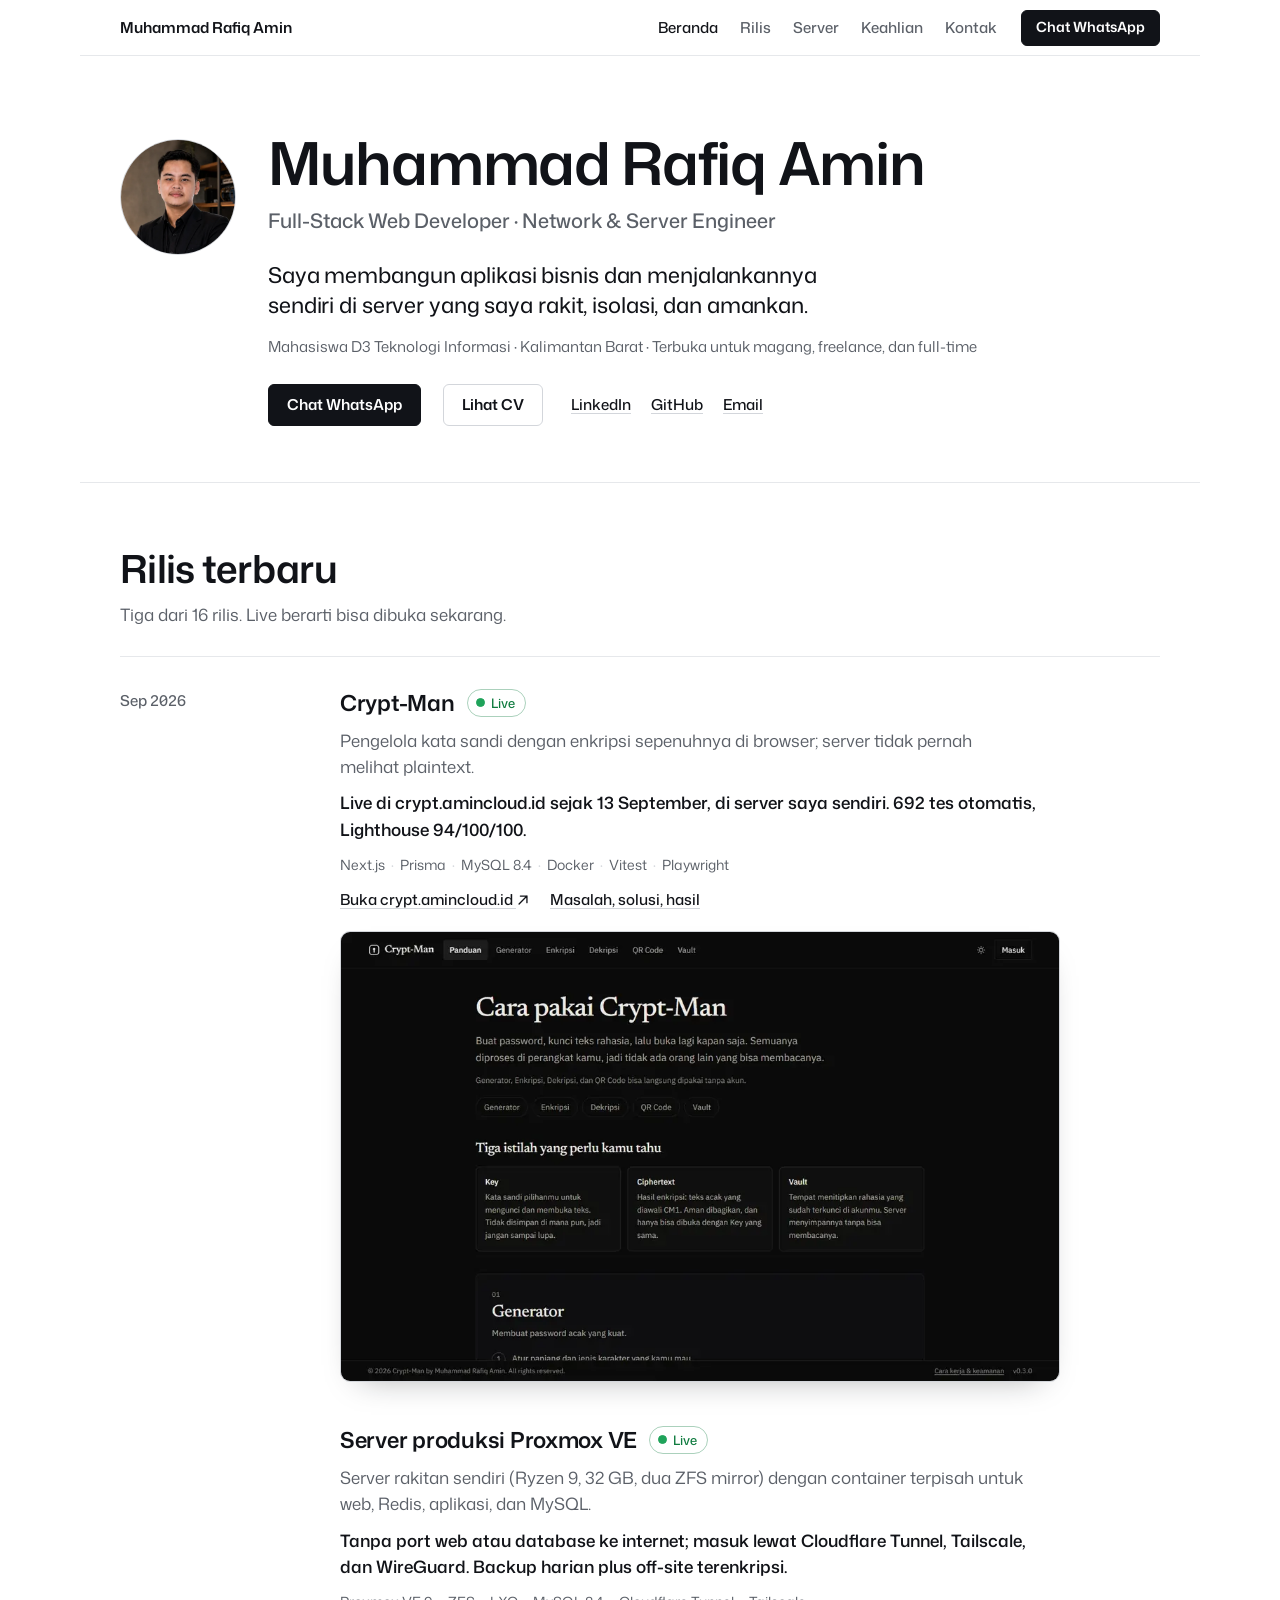
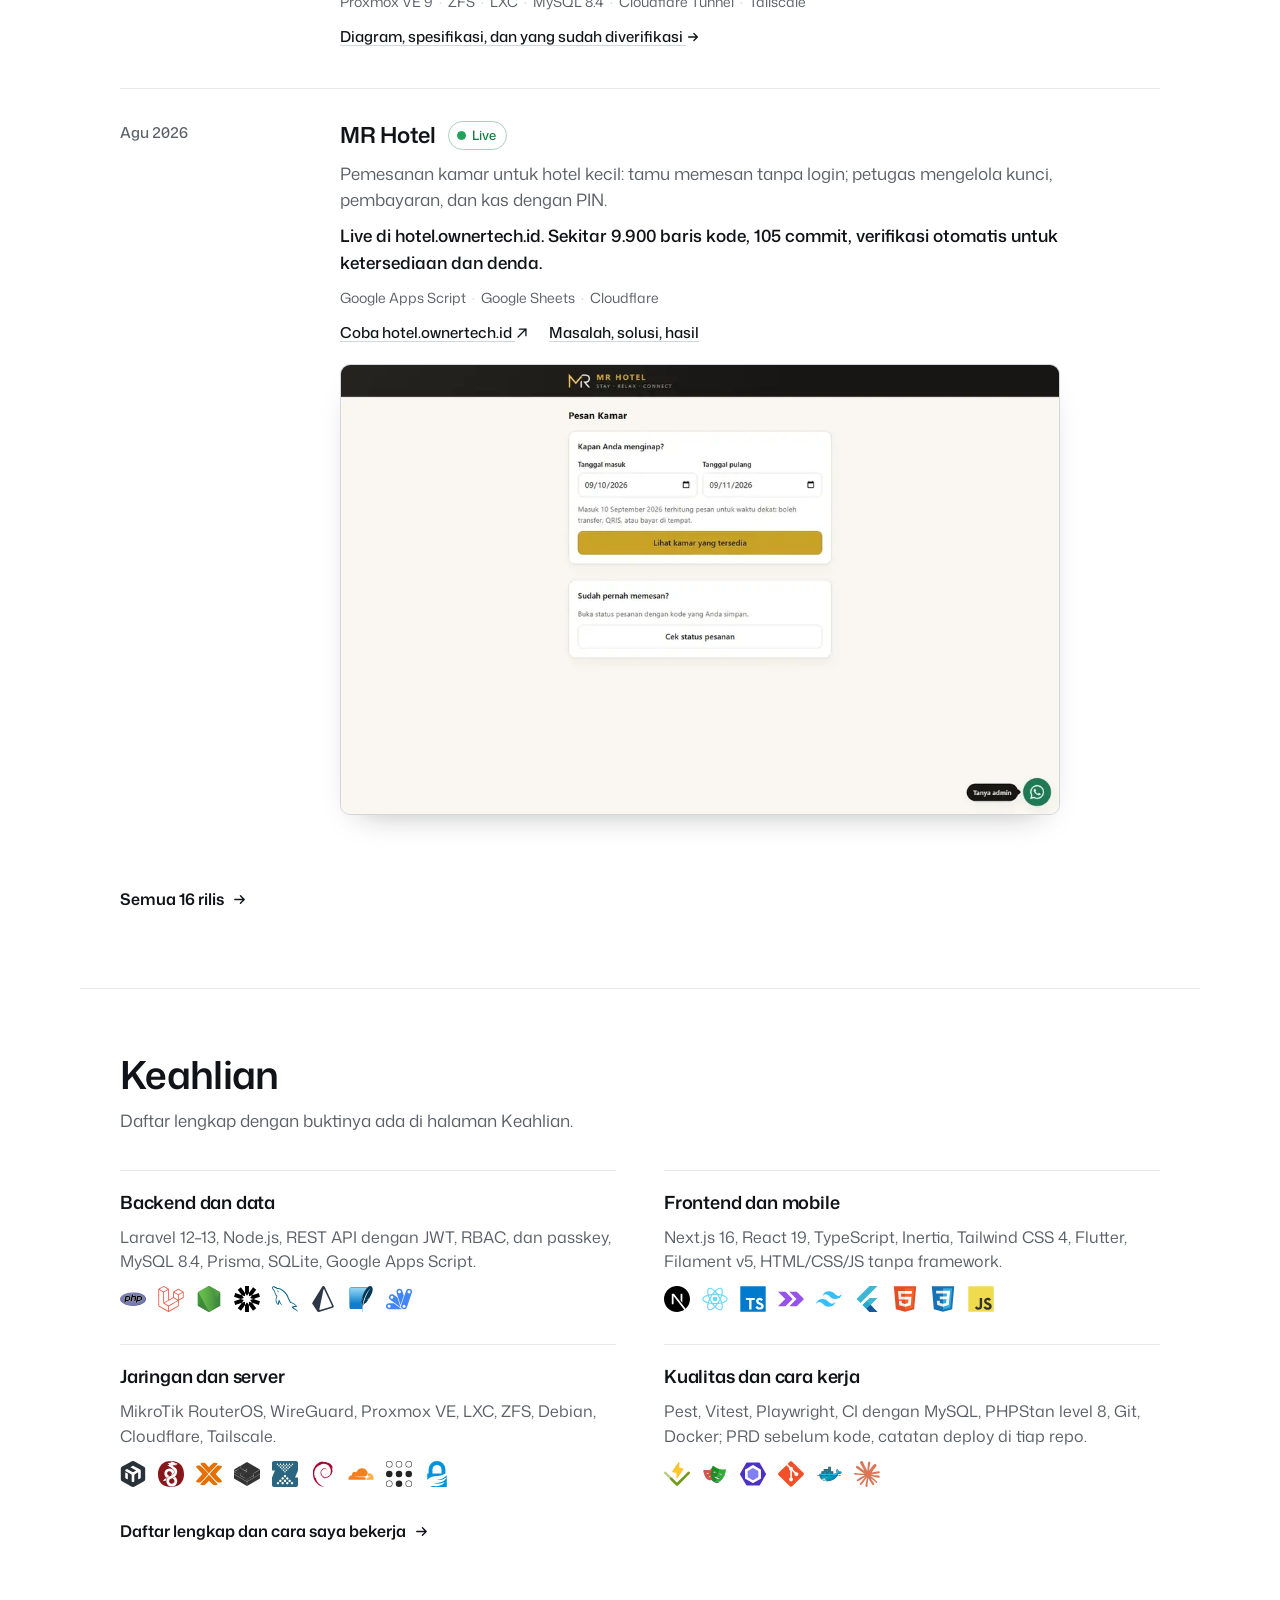
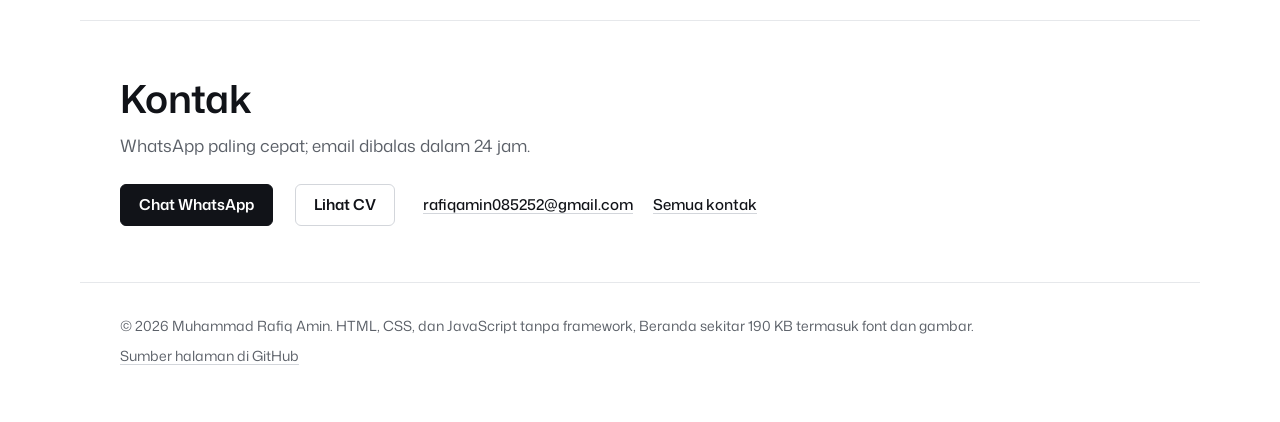
==== commit 06e882c6: "feat: desain baru "changelog produk" lima halaman, pindah ke mra1.my.id Dunia lembar gambar teknik d" ====
--- a/index.html
+++ b/index.html
@@ -4,955 +4,195 @@
   <meta charset="UTF-8" />
   <meta name="viewport" content="width=device-width, initial-scale=1.0" />
   <title>Muhammad Rafiq Amin — Full-Stack Web Developer & Network Engineer</title>
-  <meta name="description" content="Muhammad Rafiq Amin membangun aplikasi bisnis (POS, restoran, hotel) dengan Laravel, Next.js, dan Flutter, lalu menjalankannya di server Proxmox yang ia rakit dan amankan sendiri. Terbuka untuk magang, freelance, dan full-time." />
+  <meta name="description" content="Muhammad Rafiq Amin membangun aplikasi bisnis dengan Laravel, Next.js, dan Flutter, lalu menjalankannya sendiri di server Proxmox yang ia rakit dan amankan. Terbuka untuk magang, freelance, dan full-time." />
   <meta name="author" content="Muhammad Rafiq Amin" />
-  <link rel="canonical" href="https://portfolio.ownertech.id/" />
-  <meta name="theme-color" content="#fbfbf8" />
+  <link rel="canonical" href="https://mra1.my.id/" />
+  <meta name="theme-color" content="#ffffff" />
   <script>document.documentElement.classList.add("js");</script>
 
   <meta property="og:type" content="profile" />
   <meta property="og:locale" content="id_ID" />
   <meta property="og:title" content="Muhammad Rafiq Amin — Full-Stack Web Developer & Network Engineer" />
-  <meta property="og:description" content="Laravel · Next.js · Flutter · MikroTik · Proxmox. 8+ produk dibangun, 980+ commit, satu server produksi yang dirakit dan diamankan sendiri." />
-  <meta property="og:url" content="https://portfolio.ownertech.id/" />
-  <meta property="og:image" content="https://portfolio.ownertech.id/img/og-cover.jpg?v=20260910l" />
+  <meta property="og:description" content="Membangun aplikasi bisnis (Laravel, Next.js, Flutter) dan menjalankannya sendiri di server Proxmox. Rilis terbaru: Crypt-Man live di server sendiri." />
+  <meta property="og:url" content="https://mra1.my.id/" />
+  <meta property="og:image" content="https://mra1.my.id/img/og-cover.jpg?v=20260915a" />
   <meta property="og:image:width" content="1200" />
   <meta property="og:image:height" content="630" />
   <meta name="twitter:card" content="summary_large_image" />
   <meta name="twitter:title" content="Muhammad Rafiq Amin — Full-Stack Web Developer & Network Engineer" />
-  <meta name="twitter:description" content="Laravel · Next.js · Flutter · MikroTik · Proxmox. Portofolio dengan studi kasus dan demo." />
-  <meta name="twitter:image" content="https://portfolio.ownertech.id/img/og-cover.jpg?v=20260910l" />
+  <meta name="twitter:description" content="Laravel · Next.js · Flutter · MikroTik · Proxmox. Portofolio dengan tautan live dan tanggal rilis." />
+  <meta name="twitter:image" content="https://mra1.my.id/img/og-cover.jpg?v=20260915a" />
 
   <link rel="icon" href="img/favicon.png" type="image/png" />
   <link rel="apple-touch-icon" href="img/apple-touch-icon.png" />
 
-  <link rel="preload" href="fonts/saira-800.woff2" as="font" type="font/woff2" crossorigin />
-  <link rel="preload" href="fonts/saira-400.woff2" as="font" type="font/woff2" crossorigin />
-  <link rel="stylesheet" href="style.css?v=20260910l" />
+  <link rel="preload" href="fonts/mona-sans.woff2" as="font" type="font/woff2" crossorigin />
+  <link rel="stylesheet" href="style.css?v=20260915a" />
 
   <script type="application/ld+json">
   {
     "@context": "https://schema.org",
     "@type": "Person",
     "name": "Muhammad Rafiq Amin",
-    "url": "https://portfolio.ownertech.id/",
-    "image": "https://portfolio.ownertech.id/img/og-cover.jpg?v=20260910l",
+    "url": "https://mra1.my.id/",
+    "image": "https://mra1.my.id/img/avatar.webp",
     "jobTitle": "Full-Stack Web Developer & Network Engineer",
     "email": "mailto:rafiqamin085252@gmail.com",
     "address": { "@type": "PostalAddress", "addressRegion": "Kalimantan Barat", "addressCountry": "ID" },
-    "sameAs": ["https://github.com/mrafiqamin24", "https://instagram.com/m_rafiq_amin"],
+    "sameAs": [
+      "https://www.linkedin.com/in/muhammad-rafiq-amin-2524b4437",
+      "https://github.com/mrafiqamin24",
+      "https://instagram.com/m_rafiq_amin"
+    ],
     "knowsAbout": ["Laravel", "Next.js", "Flutter", "MySQL", "MikroTik RouterOS", "Proxmox VE", "Cloudflare", "Linux"]
   }
   </script>
 </head>
 <body>
   <svg width="0" height="0" class="sprite" aria-hidden="true" focusable="false">
-    <symbol id="i-arrow" viewBox="0 0 16 16"><path d="M4 12 12 4M5.5 4H12v6.5" fill="none" stroke="currentColor" stroke-width="1.5" stroke-linecap="square" /></symbol>
-    <symbol id="i-arrow-right" viewBox="0 0 16 16"><path d="M2 8h11M9 3.5 13.5 8 9 12.5" fill="none" stroke="currentColor" stroke-width="1.5" stroke-linecap="square" /></symbol>
+    <symbol id="i-out" viewBox="0 0 16 16"><path d="M5 3.5h7.5V11M12.5 3.5 3.5 12.5" fill="none" stroke="currentColor" stroke-width="1.5" stroke-linecap="round" stroke-linejoin="round" /></symbol>
+    <symbol id="i-right" viewBox="0 0 16 16"><path d="M3 8h10M9 4l4 4-4 4" fill="none" stroke="currentColor" stroke-width="1.5" stroke-linecap="round" stroke-linejoin="round" /></symbol>
   </svg>
-  <a class="skip-link" href="#umum">Langsung ke isi</a>
+  <a class="skip-link" href="#terbaru">Langsung ke rilis terbaru</a>
 
-  <header class="index-bar" aria-label="Daftar gambar">
-    <a class="index-set" href="#umum">
-      <span class="index-mono">MRA</span>
-      <span class="index-set-title">Portofolio</span>
-    </a>
-    <nav class="index-sheets" aria-label="Navigasi lembar">
-      <ol id="sheetIndex">
-        <li><a href="#umum"><span class="idx-no">1</span><span class="idx-name">Profil</span></a></li>
-        <li><a href="#project"><span class="idx-no">2</span><span class="idx-name">Project</span></a></li>
-        <li><a href="#server"><span class="idx-no">3</span><span class="idx-name">Server</span></a></li>
-        <li><a href="#keahlian"><span class="idx-no">4</span><span class="idx-name">Keahlian</span></a></li>
-        <li><a href="#prosedur"><span class="idx-no">5</span><span class="idx-name">Prosedur</span></a></li>
-        <li><a href="#kontak"><span class="idx-no">6</span><span class="idx-name">Kontak</span></a></li>
-      </ol>
+  <header class="topbar">
+    <a class="topbar-name" href="index.html">Muhammad Rafiq Amin</a>
+    <nav class="topbar-nav" aria-label="Halaman">
+      <a href="index.html" aria-current="page">Beranda</a>
+      <a href="rilis.html">Rilis</a>
+      <a href="server.html">Server</a>
+      <a href="keahlian.html">Keahlian</a>
+      <a href="kontak.html">Kontak</a>
     </nav>
-    <div class="index-meta">
-      <span class="index-rev">Rev C · Sep 2026</span>
-      <a class="index-action" href="https://wa.me/6282152400352?text=Halo%20Rafiq%2C%20saya%20lihat%20portofolio%20Anda" target="_blank" rel="noopener">Chat WhatsApp</a>
-    </div>
+    <a class="btn btn-primary btn-sm" href="https://wa.me/6282152400352?text=Halo%20Rafiq%2C%20saya%20lihat%20portofolio%20Anda" target="_blank" rel="noopener">Chat WhatsApp</a>
   </header>
 
-  <main>
-    <!-- LEMBAR 1 -->
-    <section class="sheet sheet-1" id="umum" aria-labelledby="ttl-umum">
-      <div class="zones zones-x" aria-hidden="true"><span>1</span><span>2</span><span>3</span><span>4</span><span>5</span><span>6</span><span>7</span><span>8</span></div>
-      <div class="zones zones-y" aria-hidden="true"><span>A</span><span>B</span><span>C</span><span>D</span><span>E</span><span>F</span></div>
+  <main id="atas">
+    <section class="intro" aria-labelledby="nama">
+      <img class="avatar" src="img/avatar.webp" alt="Foto Muhammad Rafiq Amin" width="720" height="720" fetchpriority="high" />
+      <div class="intro-text">
+        <h1 id="nama">Muhammad Rafiq Amin</h1>
+        <p class="role">Full-Stack Web Developer <span aria-hidden="true">·</span> Network &amp; Server Engineer</p>
+        <p class="lead">Saya membangun aplikasi bisnis dan menjalankannya sendiri di server yang saya rakit, isolasi, dan amankan.</p>
+        <p class="meta">Mahasiswa D3 Teknologi Informasi <span aria-hidden="true">·</span> Kalimantan Barat <span aria-hidden="true">·</span> Terbuka untuk magang, freelance, dan <span class="nowrap">full-time</span></p>
+        <div class="actions">
+          <a class="btn btn-primary" href="https://wa.me/6282152400352?text=Halo%20Rafiq%2C%20saya%20lihat%20portofolio%20Anda" target="_blank" rel="noopener">Chat WhatsApp</a>
+          <a class="btn" href="cv.html?v=20260915a">Lihat CV</a>
+          <span class="more">
+            <a class="textlink" href="https://www.linkedin.com/in/muhammad-rafiq-amin-2524b4437" target="_blank" rel="noopener">LinkedIn</a>
+            <a class="textlink" href="https://github.com/mrafiqamin24" target="_blank" rel="noopener">GitHub</a>
+            <a class="textlink" href="mailto:rafiqamin085252@gmail.com?subject=Peluang%20kerja%20sama">Email</a>
+          </span>
+        </div>
+      </div>
+    </section>
 
-      <div class="sheet-body ga-grid">
-        <div class="ga-head">
-          <h1 id="ttl-umum">Muhammad Rafiq Amin</h1>
-          <p class="role">Full-Stack Web Developer <span aria-hidden="true">·</span> Network &amp; Server Engineer</p>
-          <p class="status-line">Mahasiswa D3 Teknologi Informasi · Kalimantan Barat · remote atau on-site</p>
-        </div>
+    <section class="log-section" id="terbaru" aria-labelledby="ttl-terbaru">
+      <div class="section-head">
+        <h2 id="ttl-terbaru">Rilis terbaru</h2>
+        <p>Tiga dari 16 rilis. Live berarti bisa dibuka sekarang.</p>
+      </div>
 
-        <figure class="elevation" id="elevation">
-          <div class="elevation-box">
-            <img src="img/profile-cutout.webp" alt="Muhammad Rafiq Amin berdiri dengan tangan terlipat, jas hitam" width="900" height="1352" fetchpriority="high" />
-            <svg class="elevation-marks" viewBox="0 0 600 760" aria-hidden="true" focusable="false">
-              <!-- garis dimensi keseluruhan -->
-              <line class="dm" x1="8" y1="22" x2="60" y2="22" pathLength="1" />
-              <line class="dm" x1="8" y1="742" x2="60" y2="742" pathLength="1" />
-              <line class="dm dm-main" x1="26" y1="22" x2="26" y2="742" pathLength="1" />
-              <path class="dm-arrow" d="M26 22 l-4 10 h8 z" />
-              <path class="dm-arrow" d="M26 742 l-4 -10 h8 z" />
-              <text class="dm-label" transform="translate(16 382) rotate(-90)" text-anchor="middle">UJUNG KE UJUNG: PRD · API/UI · UJI · DEPLOY · BACKUP</text>
+      <div class="log">
+        <div class="month">
+          <p class="when"><time datetime="2026-09">Sep 2026</time></p>
+          <div class="entries">
+            <article class="release" data-status="live">
+              <h3>Crypt-Man <span class="status status-live">Live</span></h3>
+              <p class="desc">Pengelola kata sandi dengan enkripsi sepenuhnya di browser; server tidak pernah melihat plaintext.</p>
+              <p class="result">Live di crypt.amincloud.id sejak 13 September, di server saya sendiri. 692 tes otomatis, Lighthouse 94/100/100.</p>
+              <ul class="tags" aria-label="Stack"><li>Next.js</li><li>Prisma</li><li>MySQL 8.4</li><li>Docker</li><li>Vitest</li><li>Playwright</li></ul>
+              <p class="links"><a href="https://crypt.amincloud.id" target="_blank" rel="noopener">Buka crypt.amincloud.id <svg class="ico" aria-hidden="true" focusable="false"><use href="#i-out" /></svg></a> <a href="rilis.html#crypt-man">Masalah, solusi, hasil</a></p>
+              <figure class="shot">
+                <a href="https://crypt.amincloud.id" target="_blank" rel="noopener" aria-label="Buka Crypt-Man yang sedang live">
+                  <img src="img/projects/crypt-man.webp" alt="Halaman panduan Crypt-Man yang sedang live: cara pakai, tiga istilah kunci, dan menu Generator, Enkripsi, Dekripsi, QR Code, Vault" width="1024" height="640" loading="lazy" />
+                </a>
+              </figure>
+            </article>
 
-              <!-- callout 1: kepala -->
-              <line class="ld" x1="502" y1="74" x2="348" y2="62" pathLength="1" />
-              <circle class="ld-dot" cx="348" cy="62" r="3.5" />
-              <circle class="bl" cx="520" cy="72" r="18" pathLength="1" />
-              <text class="bl-no" x="520" y="78" text-anchor="middle">1</text>
-
-              <!-- callout 2: bahu -->
-              <line class="ld" x1="136" y1="292" x2="212" y2="250" pathLength="1" />
-              <circle class="ld-dot" cx="212" cy="250" r="3.5" />
-              <circle class="bl" cx="120" cy="300" r="18" pathLength="1" />
-              <text class="bl-no" x="120" y="306" text-anchor="middle">2</text>
-
-              <!-- callout 3: saku dada -->
-              <line class="ld" x1="522" y1="302" x2="396" y2="292" pathLength="1" />
-              <circle class="ld-dot" cx="396" cy="292" r="3.5" />
-              <circle class="bl" cx="540" cy="302" r="18" pathLength="1" />
-              <text class="bl-no" x="540" y="308" text-anchor="middle">3</text>
-
-              <!-- callout 4: tangan terlipat -->
-              <line class="ld" x1="504" y1="466" x2="334" y2="384" pathLength="1" />
-              <circle class="ld-dot" cx="334" cy="384" r="3.5" />
-              <circle class="bl" cx="520" cy="474" r="18" pathLength="1" />
-              <text class="bl-no" x="520" y="480" text-anchor="middle">4</text>
-            </svg>
-          </div>
-          <figcaption><span>Tampak depan</span><span>Skala bebas</span></figcaption>
-        </figure>
-
-        <div class="ga-notes">
-          <div class="notes">
-            <h2>Catatan umum</h2>
-            <ol>
-              <li>Saya membangun aplikasi bisnis untuk toko, restoran, dan hotel dengan Laravel, Next.js, dan Flutter.</li>
-              <li>Aplikasinya saya jalankan sendiri di server Proxmox yang saya rakit, isolasi jaringannya, dan amankan. Saya juga mengelola hotspot MikroTik.</li>
-              <li>Setiap project punya PRD, uji otomatis, dan dokumentasi deploy supaya bisa diserahkan ke orang berikutnya. Saya terbuka untuk magang, freelance, dan full-time.</li>
-            </ol>
+            <article class="release" data-status="live">
+              <h3>Server produksi Proxmox VE <span class="status status-live">Live</span></h3>
+              <p class="desc">Server rakitan sendiri (Ryzen 9, 32 GB, dua ZFS mirror) dengan container terpisah untuk web, Redis, aplikasi, dan MySQL.</p>
+              <p class="result">Tanpa port web atau database ke internet; masuk lewat Cloudflare Tunnel, Tailscale, dan WireGuard. Backup harian plus off-site terenkripsi.</p>
+              <ul class="tags" aria-label="Stack"><li>Proxmox VE 9</li><li>ZFS</li><li>LXC</li><li>MySQL 8.4</li><li>Cloudflare Tunnel</li><li>Tailscale</li></ul>
+              <p class="links"><a href="server.html">Diagram, spesifikasi, dan yang sudah diverifikasi <svg class="ico" aria-hidden="true" focusable="false"><use href="#i-right" /></svg></a></p>
+            </article>
           </div>
         </div>
 
-        <div class="ga-tables">
-            <table class="dt legend">
-              <caption>Keterangan nomor</caption>
-              <thead><tr><th scope="col">No</th><th scope="col">Keahlian</th><th scope="col">Bukti</th></tr></thead>
-              <tbody>
-                <tr><td class="fig">1</td><td>Laravel · Next.js · Flutter</td><td><a href="#project">Lembar 2</a></td></tr>
-                <tr><td class="fig">2</td><td>MikroTik · hotspot</td><td><a href="#project">Lembar 2, detail E</a></td></tr>
-                <tr><td class="fig">3</td><td>Proxmox VE · server</td><td><a href="#server">Lembar 3</a></td></tr>
-                <tr><td class="fig">4</td><td>Cloudflare · Tunnel, Worker</td><td><a href="#server">Lembar 3</a></td></tr>
-              </tbody>
-            </table>
-
-            <table class="dt qty">
-              <caption>Dalam angka</caption>
-              <tbody>
-                <tr><th scope="row">Produk dan tools yang dibangun</th><td class="fig">8+</td></tr>
-                <tr><th scope="row">Commit Git di 7 repo aktif</th><td class="fig">980+</td></tr>
-                <tr><th scope="row">Tes otomatis Crypt-Man</th><td class="fig">692</td></tr>
-                <tr><th scope="row">Server rakitan sendiri</th><td class="fig">1</td></tr>
-              </tbody>
-            </table>
-
-        </div>
-      </div>
-
-      <footer class="title-block">
-        <div class="tb-cell tb-mono"><span class="mono-mark">MRA</span></div>
-        <div class="tb-cell tb-project">
-          <span class="tb-k">Project</span>
-          <span class="tb-v">Portofolio · Muhammad Rafiq Amin</span>
-          <span class="tb-k">Judul lembar</span>
-          <span class="tb-v">Profil</span>
-        </div>
-        <div class="tb-cell tb-meta">
-          <span class="tb-k">Lembar</span><span class="tb-v fig">1 / 6</span>
-          <span class="tb-k">Rev</span><span class="tb-v fig">C · 09-2026</span>
-          <span class="tb-k">Skala</span><span class="tb-v fig">bebas</span>
-          <span class="tb-k">Digambar</span><span class="tb-v">MRA</span>
-        </div>
-        <div class="tb-cell tb-rev">
-          <span class="tb-k">Revisi</span>
-          <ul class="tb-revlist">
-            <li><span class="fig">A</span><span class="fig">2025</span><span>Web statis: Herbify, SIPPDAM</span></li>
-            <li><span class="fig">B</span><span class="fig">2026</span><span>Produk bisnis: POS, restoran, hotel, cloud</span></li>
-            <li><span class="fig">C</span><span class="fig">09-2026</span><span>Server Proxmox produksi</span></li>
-          </ul>
-        </div>
-        <div class="tb-cell tb-stamp">
-          <span class="stamp">Tersedia<small>magang · freelance · full-time</small></span>
-        </div>
-        <a class="tb-cell tb-action tb-action-primary" href="https://wa.me/6282152400352?text=Halo%20Rafiq%2C%20saya%20lihat%20portofolio%20Anda" target="_blank" rel="noopener">
-          <span class="tb-k">Aksi utama</span>
-          <span class="tb-v">Chat WhatsApp <svg class="ico" aria-hidden="true" focusable="false"><use href="#i-arrow" /></svg></span>
-        </a>
-        <a class="tb-cell tb-action" href="cv.html?v=20260910l">
-          <span class="tb-k">Dokumen</span>
-          <span class="tb-v">Buka CV</span>
-        </a>
-      </footer>
-    </section>
-
-    <!-- LEMBAR 2 -->
-    <section class="sheet sheet-2" id="project" aria-labelledby="ttl-project">
-      <div class="zones zones-x" aria-hidden="true"><span>1</span><span>2</span><span>3</span><span>4</span><span>5</span><span>6</span><span>7</span><span>8</span></div>
-      <div class="zones zones-y" aria-hidden="true"><span>A</span><span>B</span><span>C</span><span>D</span><span>E</span><span>F</span></div>
-
-      <div class="sheet-body">
-        <div class="sheet-head">
-          <div>
-            <h2 id="ttl-project">Detail project A–F: masalah, solusi, hasil</h2>
-          </div>
-          <dl class="key">
-            <div><dt class="stamp stamp-live">Live</dt><dd>bisa dicoba sekarang</dd></div>
-            <div><dt class="stamp stamp-demo">Demo statis</dt><dd>tampilan saja, tanpa backend</dd></div>
-            <div><dt class="stamp stamp-private">Kode privat</dt><dd>didemokan saat wawancara</dd></div>
-          </dl>
-        </div>
-
-        <div class="details">
-          <article class="detail">
-            <div class="detail-frame">
-              <a href="https://hotel.ownertech.id" target="_blank" rel="noopener" aria-label="Buka MR Hotel yang sedang live">
-                <img src="img/projects/mr-hotel.webp" alt="Halaman pesan kamar MR Hotel dengan pilihan tanggal masuk dan pulang" width="1280" height="800" loading="lazy" />
-              </a>
-              <div class="detail-caption"><span class="detail-id">Detail A</span><span>MR Hotel</span><span class="stamp stamp-live">Live</span></div>
-            </div>
-            <div class="detail-notes">
-              <h3>MR Hotel — pemesanan kamar tanpa aplikasi tambahan</h3>
-              <p class="detail-type">Hotel · Google Apps Script di atas Google Spreadsheet</p>
-              <table class="dt case">
-                <tbody>
-                  <tr><th scope="row">Masalah</th><td>Hotel kecil mencatat pesanan di spreadsheet. Tamu harus menelepon, petugas sering salah hitung sisa kamar dan denda telat check-out.</td></tr>
-                  <tr><th scope="row">Solusi</th><td>Web app: tamu memesan tanpa login dan mengunggah bukti bayar, petugas login PIN untuk serah kunci, walk-in, verifikasi pembayaran, dan kas. Sisa kamar dihitung dari data kamar nyata, bukan angka ketikan.</td></tr>
-                  <tr><th scope="row">Hasil</th><td>Online di hotel.ownertech.id. Sekitar 9.900 baris kode, 105 commit, skrip verifikasi otomatis untuk ketersediaan, denda, dan alur pesanan.</td></tr>
-                </tbody>
-              </table>
-              <ul class="bom" aria-label="Stack"><li>Apps Script</li><li>Google Sheets</li><li>Cloudflare</li><li>JavaScript</li></ul>
-              <div class="detail-links">
-                <a class="cell-link cell-link-primary" href="https://hotel.ownertech.id" target="_blank" rel="noopener">Coba live <svg class="ico" aria-hidden="true" focusable="false"><use href="#i-arrow" /></svg></a>
-              </div>
-            </div>
-          </article>
-
-          <article class="detail">
-            <div class="detail-frame">
-              <a href="https://mrafiqamin24.github.io/App-POS/" target="_blank" rel="noopener" aria-label="Buka demo statis Ownertech.id di GitHub Pages">
-                <img src="img/projects/ownertech.webp" alt="Layar masuk demo statis Ownertech.id" width="1280" height="681" loading="lazy" />
-              </a>
-              <div class="detail-caption"><span class="detail-id">Detail B</span><span>Ownertech.id</span><span class="stamp stamp-private">Kode privat</span><span class="stamp stamp-demo">Demo statis</span></div>
-            </div>
-            <div class="detail-notes">
-              <h3>Ownertech.id — kasir multi-cabang dengan absensi wajah</h3>
-              <p class="detail-type">POS · Laravel 12 REST API + klien Flutter (Windows &amp; Android)</p>
-              <table class="dt case">
-                <tbody>
-                  <tr><th scope="row">Masalah</th><td>Pemilik toko dengan beberapa cabang butuh satu tempat untuk produk, kasir, stok, karyawan, dan laporan, yang tetap jalan saat internet putus.</td></tr>
-                  <tr><th scope="row">Solusi</th><td>API Laravel dengan Sanctum, klien Flutter dengan antrean offline (Drift + SQLite), layanan pengenalan wajah terpisah (Python) untuk absensi. Distribusi lewat halaman unduh sendiri, bukan app store.</td></tr>
-                  <tr><th scope="row">Hasil</th><td>300 commit, 122 berkas uji Pest. Landing page ownertech.id disajikan dari Cloudflare Worker sehingga tetap hidup saat server rumah dimatikan.</td></tr>
-                </tbody>
-              </table>
-              <ul class="bom" aria-label="Stack"><li>Laravel 12</li><li>Flutter</li><li>MySQL 8.4</li><li>Python</li><li>Pest</li></ul>
-              <div class="detail-links">
-                <a class="cell-link cell-link-primary" href="https://ownertech.id" target="_blank" rel="noopener">Buka ownertech.id <svg class="ico" aria-hidden="true" focusable="false"><use href="#i-arrow" /></svg></a>
-                <a class="cell-link" href="https://mrafiqamin24.github.io/App-POS/" target="_blank" rel="noopener">Demo tampilan</a>
-              </div>
-            </div>
-          </article>
-
-          <article class="detail">
-            <div class="detail-frame">
-              <a href="https://mrafiqamin24.github.io/Secure-Viewer/" target="_blank" rel="noopener" aria-label="Buka demo statis Secure Viewer di GitHub Pages">
-                <img src="img/projects/secure-viewer.webp" alt="Formulir Secure Viewer untuk membuat tautan aman dengan timer dan batas perangkat" width="1280" height="683" loading="lazy" />
-              </a>
-              <div class="detail-caption"><span class="detail-id">Detail C</span><span>Secure Viewer</span><span class="stamp stamp-demo">Demo statis</span></div>
-            </div>
-            <div class="detail-notes">
-              <h3>Secure Viewer — berbagi file lihat-saja dengan tautan sekali pakai</h3>
-              <p class="detail-type">Tools · Node.js + Express, dipublikasikan lewat Cloudflare Tunnel</p>
-              <table class="dt case">
-                <tbody>
-                  <tr><th scope="row">Masalah</th><td>Mengirim dokumen lewat chat berarti kehilangan kendali: file bisa disimpan, diteruskan, dan dibuka kapan saja.</td></tr>
-                  <tr><th scope="row">Solusi</th><td>Tautan 6 karakter, timer kedaluwarsa per perangkat, batas jumlah perangkat, QR code, watermark bergerak, proteksi blur saat screenshot. PDF dirender dengan PDF.js, DOCX dikonversi ke HTML, video di-streaming dengan Range.</td></tr>
-                  <tr><th scope="row">Hasil</th><td>Dipakai untuk mengirim dokumen pribadi; demo di GitHub Pages hanya mensimulasikan alurnya di browser.</td></tr>
-                </tbody>
-              </table>
-              <ul class="bom" aria-label="Stack"><li>Node.js</li><li>Express</li><li>PDF.js</li><li>Cloudflare Tunnel</li></ul>
-              <div class="detail-links">
-                <a class="cell-link cell-link-primary" href="https://mrafiqamin24.github.io/Secure-Viewer/" target="_blank" rel="noopener">Demo tampilan <svg class="ico" aria-hidden="true" focusable="false"><use href="#i-arrow" /></svg></a>
-                <a class="cell-link" href="https://github.com/mrafiqamin24/Secure-Viewer" target="_blank" rel="noopener">Repo demo</a>
-              </div>
-            </div>
-          </article>
-
-          <article class="detail">
-            <div class="detail-frame">
-              <a href="https://mrafiqamin24.github.io/MI-Al-Amin/" target="_blank" rel="noopener" aria-label="Buka landing page MI Al-Amin Tumbang Titi">
-                <img src="img/projects/mi-al-amin.webp" alt="Hero landing page MI Al-Amin Tumbang Titi dengan foto siswa dan tombol jadwal PPDB" width="1280" height="687" loading="lazy" />
-              </a>
-              <div class="detail-caption"><span class="detail-id">Detail D</span><span>MI Al-Amin</span><span class="stamp stamp-live">Live</span></div>
-            </div>
-            <div class="detail-notes">
-              <h3>MI Al-Amin Tumbang Titi — profil sekolah dan info PPDB</h3>
-              <p class="detail-type">Landing page · HTML, CSS, JavaScript tanpa framework</p>
-              <table class="dt case">
-                <tbody>
-                  <tr><th scope="row">Masalah</th><td>Sekolah hanya punya akun Facebook. Orang tua sulit menemukan jadwal PPDB, kegiatan, dan kontak resmi.</td></tr>
-                  <tr><th scope="row">Solusi</th><td>Halaman dari brief dan foto asli sekolah: hero, angka kunci, rute PPDB, galeri kegiatan, kontak. Ringan untuk jaringan desa.</td></tr>
-                  <tr><th scope="row">Hasil</th><td>Online di GitHub Pages; bisa dipindah ke domain sekolah kapan saja.</td></tr>
-                </tbody>
-              </table>
-              <ul class="bom" aria-label="Stack"><li>HTML</li><li>CSS</li><li>JavaScript</li><li>GitHub Pages</li></ul>
-              <div class="detail-links">
-                <a class="cell-link cell-link-primary" href="https://mrafiqamin24.github.io/MI-Al-Amin/" target="_blank" rel="noopener">Lihat live <svg class="ico" aria-hidden="true" focusable="false"><use href="#i-arrow" /></svg></a>
-                <a class="cell-link" href="https://github.com/mrafiqamin24/MI-Al-Amin" target="_blank" rel="noopener">Lihat kode</a>
-              </div>
-            </div>
-          </article>
-
-          <article class="detail">
-            <div class="detail-frame">
-              <a href="https://mrafiqamin24.github.io/MikroTik-Login/" target="_blank" rel="noopener" aria-label="Buka demo halaman login hotspot Home.Net">
-                <img src="img/projects/home-net.webp" alt="Halaman login hotspot Home.Net dengan kolom kode voucher dan tombol scan QR" width="1280" height="682" loading="lazy" />
-              </a>
-              <div class="detail-caption"><span class="detail-id">Detail E</span><span>Home.Net</span><span class="stamp stamp-demo">Demo statis</span></div>
-            </div>
-            <div class="detail-notes">
-              <h3>Home.Net — portal hotspot MikroTik dengan voucher dan QR</h3>
-              <p class="detail-type">Jaringan · halaman hotspot RouterOS (login, status, alogin, rlogin, logout, error)</p>
-              <table class="dt case">
-                <tbody>
-                  <tr><th scope="row">Masalah</th><td>Halaman login bawaan MikroTik sulit dipakai di HP, dan pengguna tidak tahu sisa waktu vouchernya.</td></tr>
-                  <tr><th scope="row">Solusi</th><td>Set lengkap halaman hotspot yang membaca variabel RouterOS, pemindaian voucher lewat QR (jsQR), mode gelap, halaman bantuan, pemberitahuan saat waktu hampir habis.</td></tr>
-                  <tr><th scope="row">Hasil</th><td>Dipakai pada hotspot RT/RW yang saya kelola; demo statis mengganti variabel RouterOS dengan data contoh.</td></tr>
-                </tbody>
-              </table>
-              <ul class="bom" aria-label="Stack"><li>RouterOS Hotspot</li><li>JavaScript</li><li>jsQR</li><li>CSS</li></ul>
-              <div class="detail-links">
-                <a class="cell-link cell-link-primary" href="https://mrafiqamin24.github.io/MikroTik-Login/" target="_blank" rel="noopener">Demo tampilan <svg class="ico" aria-hidden="true" focusable="false"><use href="#i-arrow" /></svg></a>
-                <a class="cell-link" href="https://github.com/mrafiqamin24/MikroTik-Login" target="_blank" rel="noopener">Lihat kode</a>
-              </div>
-            </div>
-          </article>
-
-          <article class="detail">
-            <div class="detail-frame detail-frame-plan">
-              <a href="#server" aria-label="Lompat ke lembar server">
-                <svg viewBox="0 0 640 400" role="img" aria-labelledby="planMini" xmlns="http://www.w3.org/2000/svg">
-                  <title id="planMini">Denah kecil: Cloudflare dan Tailscale masuk ke Proxmox, container web dan database terpisah di bridge internal</title>
-                  <g class="plan-ink">
-                    <rect x="24" y="52" width="150" height="44" />
-                    <text x="99" y="79" text-anchor="middle">Cloudflare Tunnel</text>
-                    <rect x="24" y="112" width="150" height="44" />
-                    <text x="99" y="139" text-anchor="middle">Tailscale · SSH</text>
-                    <rect class="dash" x="230" y="20" width="386" height="360" />
-                    <text x="248" y="44" class="plan-label">PROXMOX VE · ZFS MIRROR</text>
-                    <rect x="252" y="66" width="160" height="54" />
-                    <text x="332" y="88" text-anchor="middle" class="b">CT web</text>
-                    <text x="332" y="108" text-anchor="middle" class="s">nginx + cloudflared</text>
-                    <rect x="436" y="66" width="160" height="54" />
-                    <text x="516" y="88" text-anchor="middle" class="b">CT redis</text>
-                    <text x="516" y="108" text-anchor="middle" class="s">cache &amp; antrean</text>
-                    <line class="thick" x1="252" y1="180" x2="596" y2="180" />
-                    <text x="424" y="170" text-anchor="middle" class="s">vmbr1 · bridge internal, tanpa port fisik</text>
-                    <rect x="344" y="212" width="190" height="62" />
-                    <text x="439" y="236" text-anchor="middle" class="b">CT db · MySQL 8.4</text>
-                    <text x="439" y="256" text-anchor="middle" class="s">hanya 10.10.10.120</text>
-                    <rect x="252" y="306" width="344" height="52" />
-                    <text x="424" y="327" text-anchor="middle" class="s">rpool 2× NVMe mirror · tank 2× HDD mirror</text>
-                    <text x="424" y="345" text-anchor="middle" class="s">snapshot harian · vzdump · off-site GPG</text>
-                    <path d="M174 74 C 210 74, 210 93, 252 93" />
-                    <path d="M174 134 C 210 134, 205 40, 236 40" />
-                    <line x1="332" y1="120" x2="332" y2="180" />
-                    <line x1="516" y1="120" x2="516" y2="180" />
-                    <line x1="439" y1="180" x2="439" y2="212" />
-                  </g>
-                </svg>
-              </a>
-              <div class="detail-caption"><span class="detail-id">Detail F</span><span>Server produksi</span><span class="stamp stamp-live">Produksi</span></div>
-            </div>
-            <div class="detail-notes">
-              <h3>Server rumah kelas produksi: ZFS, LXC, dan firewall default-deny</h3>
-              <p class="detail-type">Infrastruktur · Proxmox VE 9 di Ryzen 9, dua ZFS mirror, tiga container</p>
-              <table class="dt case">
-                <tbody>
-                  <tr><th scope="row">Masalah</th><td>Semua produk di atas butuh database dan hosting yang bisa dikendalikan penuh, tanpa membuka port ke internet, tanpa kehilangan data saat satu disk mati.</td></tr>
-                  <tr><th scope="row">Solusi</th><td>Container terpisah untuk web, Redis, dan MySQL 8.4; database hanya mendengar di bridge internal. Akses admin lewat Tailscale dengan 2FA dan SSH berbasis kunci. Backup harian ditambah salinan off-site terenkripsi GPG.</td></tr>
-                  <tr><th scope="row">Hasil</th><td>Bertahan reboot, port diuji dari luar (dua yang dianggap tertutup ternyata terbuka, lalu ditutup), dashboard pemantauan buatan sendiri.</td></tr>
-                </tbody>
-              </table>
-              <ul class="bom" aria-label="Stack"><li>Proxmox VE</li><li>ZFS</li><li>LXC</li><li>MySQL 8.4</li><li>Tailscale</li><li>Cloudflare Tunnel</li></ul>
-              <div class="detail-links">
-                <a class="cell-link cell-link-primary" href="#server">Lihat lembar 3</a>
-              </div>
-            </div>
-          </article>
-        </div>
-
-        <div class="schedule">
-          <h3>Project lain (7–14) <span>kode privat, siap didemokan saat wawancara</span></h3>
-          <p class="scroll-cue">Tabel lebar, geser ke samping <svg class="ico" aria-hidden="true" focusable="false"><use href="#i-arrow-right" /></svg></p>
-          <div class="table-scroll">
-            <table class="dt sched">
-              <thead>
-                <tr><th scope="col">No</th><th scope="col">Project</th><th scope="col">Fungsi</th><th scope="col">Stack</th><th scope="col">Ukuran</th></tr>
-              </thead>
-              <tbody>
-                <tr><td class="fig">7</td><th scope="row">Restotech.id</th><td data-th="Fungsi">Manajemen restoran multi-tenant: pesan lewat QR meja, kasir, dapur, shift kas, loyalti, PWA. JWT + RBAC, passkey untuk pemilik.</td><td data-th="Stack">Next.js 16 · React 19 · Prisma 6 · MySQL 8.4</td><td class="fig" data-th="Ukuran">120 commit</td></tr>
-                <tr><td class="fig">8</td><th scope="row">Homtech.id</th><td data-th="Fungsi">Manajemen hotel multi-tenant; ledger RoomNight menjamin anti double-booking di level database.</td><td data-th="Stack">Next.js · Prisma · TypeScript</td><td class="fig" data-th="Ukuran">220 commit</td></tr>
-                <tr><td class="fig">9</td><th scope="row">Amin Cloud</th><td data-th="Fungsi">Penyimpanan awan keluarga setara Google Drive di server sendiri. Login passkey/WebAuthn, pemindaian ClamAV, thumbnail libvips.</td><td data-th="Stack">Laravel 13 · Inertia · React 19 · PHPStan lv 8</td><td class="fig" data-th="Ukuran">146 berkas uji</td></tr>
-                <tr><td class="fig">10</td><th scope="row">Crypt-Man</th><td data-th="Fungsi">Pengelola sandi dengan kriptografi sepenuhnya di browser (Argon2id + AES-256-GCM di Web Worker). Server tidak pernah melihat plaintext.</td><td data-th="Stack">Next.js · Prisma · Docker · CI dengan MySQL</td><td class="fig" data-th="Ukuran">692 tes · LH 94/100/100</td></tr>
-                <tr><td class="fig">11</td><th scope="row">PlatformHQ</th><td data-th="Fungsi">Konsol operator di atas Ownertech, Restotech, Homtech: metrik agregat, status kesehatan, registry rilis. Hanya baca DB produk, 2FA wajib.</td><td data-th="Stack">Laravel 13 · Filament v5 · Larastan</td><td class="fig" data-th="Ukuran">84 commit</td></tr>
-                <tr><td class="fig">12</td><th scope="row">Absensi GPS Toko Berkah Jaya</th><td data-th="Fungsi">Absensi karyawan berbasis lokasi untuk sebuah toko; aturan shift dan zona ambigu diuji otomatis.</td><td data-th="Stack">Google Apps Script · Spreadsheet</td><td class="fig" data-th="Ukuran">4 suite uji</td></tr>
-                <tr><td class="fig">13</td><th scope="row">Catat Fiq</th><td data-th="Fungsi">Aplikasi catatan Android tanpa server; semua data di SQLite terenkripsi, dipasang lewat ADB.</td><td data-th="Stack">Flutter · SQLite</td><td class="fig" data-th="Ukuran">—</td></tr>
-                <tr><td class="fig">14</td><th scope="row">Foto-Kita-Blurrr</th><td data-th="Fungsi">Kamera real-time yang dikendalikan gestur tangan: lima gestur memicu teks, animasi, dan suara.</td><td data-th="Stack">Python · MediaPipe · OpenCV</td><td class="fig" data-th="Ukuran">—</td></tr>
-              </tbody>
-            </table>
-          </div>
-          <p class="schedule-note">Karya awal 2025 masih online: <a href="https://mrafiqamin24.github.io/SIPPDAM/" target="_blank" rel="noopener">SIPPDAM</a> dan <a href="https://mrafiqamin24.github.io/Herbify/" target="_blank" rel="noopener">Herbify</a>. Semua repo publik ada di <a href="https://github.com/mrafiqamin24" target="_blank" rel="noopener">github.com/mrafiqamin24</a>.</p>
-        </div>
-      </div>
-
-      <footer class="title-block">
-        <div class="tb-cell tb-mono"><span class="mono-mark">MRA</span></div>
-        <div class="tb-cell tb-project">
-          <span class="tb-k">Project</span><span class="tb-v">Portofolio · Muhammad Rafiq Amin</span>
-          <span class="tb-k">Judul lembar</span><span class="tb-v">Detail project A–F dan project lain 7–14</span>
-        </div>
-        <div class="tb-cell tb-meta">
-          <span class="tb-k">Lembar</span><span class="tb-v fig">2 / 6</span>
-          <span class="tb-k">Rev</span><span class="tb-v fig">C · 09-2026</span>
-          <span class="tb-k">Skala</span><span class="tb-v fig">bebas</span>
-          <span class="tb-k">Digambar</span><span class="tb-v">MRA</span>
-        </div>
-        <a class="tb-cell tb-action tb-action-primary" href="https://hotel.ownertech.id" target="_blank" rel="noopener">
-          <span class="tb-k">Aksi utama</span>
-          <span class="tb-v">Coba MR Hotel live <svg class="ico" aria-hidden="true" focusable="false"><use href="#i-arrow" /></svg></span>
-        </a>
-      </footer>
-    </section>
-
-    <!-- LEMBAR 3 -->
-    <section class="sheet sheet-3 blueprint" id="server" aria-labelledby="ttl-server">
-      <div class="zones zones-x" aria-hidden="true"><span>1</span><span>2</span><span>3</span><span>4</span><span>5</span><span>6</span><span>7</span><span>8</span></div>
-      <div class="zones zones-y" aria-hidden="true"><span>A</span><span>B</span><span>C</span><span>D</span><span>E</span><span>F</span></div>
-
-      <div class="sheet-body bp-grid">
-        <div class="bp-plan">
-          <h2 id="ttl-server">Server produksi: tiap keputusan ada alasannya</h2>
-          <p class="bp-lead">Server ini menjalankan database dan web untuk produk di lembar 2. Saya merakit hardware-nya, memasang Proxmox VE 9, dan mengujinya seperti sistem produksi: mematikan container untuk memastikan situs tetap hidup, memindai port dari luar, dan menghitung apa yang terjadi kalau satu disk mati.</p>
-
-          <figure class="plan">
-            <svg class="iso-wide" viewBox="0 0 785 524" data-vb-wide="0 0 785 524" data-vb-narrow="102 22 443 484" role="img" aria-labelledby="isoTitle" aria-describedby="isoHint isoHelp" tabindex="0" xmlns="http://www.w3.org/2000/svg">
-              <title id="isoTitle">Model isometrik terurai server yang bisa diputar: lapisan tepi berisi Cloudflare Tunnel dan Tailscale di atas, lalu tiga container web, redis, dan database yang duduk di bridge internal vmbr1, lalu host Proxmox, dan paling bawah dua lapis penyimpanan cermin ZFS rpool dan tank.</title>
-              <g class="plan-ink plan-ink-white iso">
-                <line class="axis" x1="323.9" y1="119.9" x2="323.9" y2="393.5" />
-                <g class="iso-stack">
-                  <g class="iso-solid" data-solid="tank">
-                    <path class="face" d="M282.3 242.3 L531.8 386.3 L531.8 398.3 L365.5 494.3 L116.1 350.3 L116.1 338.3 Z" />
-                    <line class="thin" x1="365.5" y1="482.3" x2="531.8" y2="386.3" />
-                    <line class="thin" x1="365.5" y1="482.3" x2="116.1" y2="338.3" />
-                    <line class="thin" x1="365.5" y1="482.3" x2="365.5" y2="494.3" />
-                  </g>
-                  <g class="iso-solid" data-solid="rpool">
-                    <path class="face" d="M282.3 213.5 L531.8 357.5 L531.8 369.5 L365.5 465.5 L116.1 321.5 L116.1 309.5 Z" />
-                    <line class="thin" x1="365.5" y1="453.5" x2="531.8" y2="357.5" />
-                    <line class="thin" x1="365.5" y1="453.5" x2="116.1" y2="309.5" />
-                    <line class="thin" x1="365.5" y1="453.5" x2="365.5" y2="465.5" />
-                  </g>
-                  <g class="iso-solid" data-solid="host">
-                    <path class="face" d="M282.3 172.7 L531.8 316.7 L531.8 328.7 L365.5 424.7 L116.1 280.7 L116.1 268.7 Z" />
-                    <line class="thin" x1="365.5" y1="412.7" x2="531.8" y2="316.7" />
-                    <line class="thin" x1="365.5" y1="412.7" x2="116.1" y2="268.7" />
-                    <line class="thin" x1="365.5" y1="412.7" x2="365.5" y2="424.7" />
-                  </g>
-                  <g class="iso-solid" data-solid="vmbr1">
-                    <path class="face" d="M225.2 173.3 L403.9 276.5 L403.9 280.1 L395.6 284.9 L216.9 181.7 L216.9 178.1 Z" />
-                    <line class="thin" x1="395.6" y1="281.3" x2="403.9" y2="276.5" />
-                    <line class="thin" x1="395.6" y1="281.3" x2="216.9" y2="178.1" />
-                    <line class="thin" x1="395.6" y1="281.3" x2="395.6" y2="284.9" />
-                  </g>
-                  <g class="iso-solid" data-solid="ct_web">
-                    <path class="face" d="M282.3 100.7 L353.0 141.5 L353.0 176.3 L303.1 205.1 L232.5 164.3 L232.5 129.5 Z" />
-                    <line class="thin" x1="303.1" y1="170.3" x2="353.0" y2="141.5" />
-                    <line class="thin" x1="303.1" y1="170.3" x2="232.5" y2="129.5" />
-                    <line class="thin" x1="303.1" y1="170.3" x2="303.1" y2="205.1" />
-                  </g>
-                  <g class="iso-solid" data-solid="ct_redis">
-                    <path class="face" d="M382.1 158.3 L452.8 199.1 L452.8 233.9 L402.9 262.7 L332.2 221.9 L332.2 187.1 Z" />
-                    <line class="thin" x1="402.9" y1="227.9" x2="452.8" y2="199.1" />
-                    <line class="thin" x1="402.9" y1="227.9" x2="332.2" y2="187.1" />
-                    <line class="thin" x1="402.9" y1="227.9" x2="402.9" y2="262.7" />
-                  </g>
-                  <g class="iso-solid" data-solid="ct_db">
-                    <path class="face" d="M236.6 170.3 L332.2 225.5 L332.2 260.3 L282.3 289.1 L186.7 233.9 L186.7 199.1 Z" />
-                    <line class="thin" x1="282.3" y1="254.3" x2="332.2" y2="225.5" />
-                    <line class="thin" x1="282.3" y1="254.3" x2="186.7" y2="199.1" />
-                    <line class="thin" x1="282.3" y1="254.3" x2="282.3" y2="289.1" />
-                  </g>
-                  <g class="iso-solid" data-solid="cf">
-                    <path class="face" d="M274.0 35.9 L373.8 93.5 L373.8 100.7 L323.9 129.5 L224.1 71.9 L224.1 64.7 Z" />
-                    <line class="thin" x1="323.9" y1="122.3" x2="373.8" y2="93.5" />
-                    <line class="thin" x1="323.9" y1="122.3" x2="224.1" y2="64.7" />
-                    <line class="thin" x1="323.9" y1="122.3" x2="323.9" y2="129.5" />
-                  </g>
-                  <g class="iso-solid" data-solid="ts">
-                    <path class="face" d="M398.7 107.9 L498.5 165.5 L498.5 172.7 L448.6 201.5 L348.8 143.9 L348.8 136.7 Z" />
-                    <line class="thin" x1="448.6" y1="194.3" x2="498.5" y2="165.5" />
-                    <line class="thin" x1="448.6" y1="194.3" x2="348.8" y2="136.7" />
-                    <line class="thin" x1="448.6" y1="194.3" x2="448.6" y2="201.5" />
-                  </g>
-                </g>
-                <g class="iso-drop" data-drop="2.8,2.0,6.0,4.0">
-                  <line x1="299.0" y1="86.3" x2="299.0" y2="134.3" />
-                  <path class="fill" d="M299.0 134.3 l-3.6 -7.2 l7.2 0 Z" />
-                </g>
-                <g class="iso-drop" data-drop="8.6,2.0,6.0,4.0">
-                  <line x1="419.5" y1="155.9" x2="419.5" y2="203.9" />
-                  <path class="fill" d="M419.5 203.9 l-3.6 -7.2 l7.2 0 Z" />
-                </g>
-                <g class="iso-drop" data-drop="2.5,2.0,2.3,0.14">
-                  <line x1="292.7" y1="171.5" x2="292.7" y2="223.3" />
-                  <path class="fill" d="M292.7 223.3 l-3.6 -7.2 l7.2 0 Z" />
-                </g>
-                <g class="iso-drop" data-drop="7.3,2.0,2.3,0.14">
-                  <line x1="392.5" y1="229.1" x2="392.5" y2="280.9" />
-                  <path class="fill" d="M392.5 280.9 l-3.6 -7.2 l7.2 0 Z" />
-                </g>
-                <g class="iso-drop" data-drop="4.9,6.0,2.3,0.14">
-                  <line x1="259.5" y1="248.3" x2="259.5" y2="300.1" />
-                  <path class="fill" d="M259.5 300.1 l-3.6 -7.2 l7.2 0 Z" />
-                </g>
-                <g class="iso-layer" data-layer="cf,ts" data-cap="4">
-                  <text class="plan-label" x="18" y="122.7">TEPI</text>
-                  <line class="thin" x1="18" y1="130.7" x2="46.8" y2="130.7" />
-                </g>
-                <g class="iso-layer" data-layer="ct_web,ct_redis,ct_db,vmbr1" data-cap="9">
-                  <text class="plan-label" x="18" y="198.9">CONTAINER</text>
-                  <line class="thin" x1="18" y1="206.9" x2="82.8" y2="206.9" />
-                </g>
-                <g class="iso-layer" data-layer="host" data-cap="4">
-                  <text class="plan-label" x="18" y="302.7">HOST</text>
-                  <line class="thin" x1="18" y1="310.7" x2="46.8" y2="310.7" />
-                </g>
-                <g class="iso-layer" data-layer="rpool,tank" data-cap="11">
-                  <text class="plan-label" x="18" y="357.9">PENYIMPANAN</text>
-                  <line class="thin" x1="18" y1="365.9" x2="97.2" y2="365.9" />
-                </g>
-                <g class="iso-callout" data-of="cf" data-ly="87.5" data-knee="539.0" data-lx="557.0">
-                  <path class="leader" d="M373.8 93.5 L539.0 87.5 L557.0 87.5" />
-                  <circle class="fill" cx="373.8" cy="93.5" r="2.6" />
-                  <text class="b" x="565.0" y="91.5">Cloudflare Tunnel</text>
-                  <text class="s" x="565.0" y="107.5">situs & aplikasi ke publik</text>
-                </g>
-                <g class="iso-callout" data-of="ct_web" data-ly="135.5" data-knee="539.0" data-lx="557.0">
-                  <path class="leader" d="M353.0 141.5 L539.0 135.5 L557.0 135.5" />
-                  <circle class="fill" cx="353.0" cy="141.5" r="2.6" />
-                  <text class="b" x="565.0" y="139.5">CT 100 web</text>
-                  <text class="s" x="565.0" y="155.5">nginx + cloudflared</text>
-                </g>
-                <g class="iso-callout" data-of="ts" data-ly="175.5" data-knee="539.0" data-lx="557.0">
-                  <path class="leader" d="M498.5 165.5 L539.0 175.5 L557.0 175.5" />
-                  <circle class="fill" cx="498.5" cy="165.5" r="2.6" />
-                  <text class="b" x="565.0" y="179.5">Tailscale · SSH · 2FA</text>
-                  <text class="s" x="565.0" y="195.5">jalur admin, bukan port terbuka</text>
-                </g>
-                <g class="iso-callout" data-of="ct_redis" data-ly="215.5" data-knee="539.0" data-lx="557.0">
-                  <path class="leader" d="M452.8 199.1 L539.0 215.5 L557.0 215.5" />
-                  <circle class="fill" cx="452.8" cy="199.1" r="2.6" />
-                  <text class="b" x="565.0" y="219.5">CT 102 redis</text>
-                  <text class="s" x="565.0" y="235.5">cache & antrean</text>
-                </g>
-                <g class="iso-callout" data-of="ct_db" data-ly="255.5" data-knee="539.0" data-lx="557.0">
-                  <path class="leader" d="M332.2 225.5 L539.0 255.5 L557.0 255.5" />
-                  <circle class="fill" cx="332.2" cy="225.5" r="2.6" />
-                  <text class="b" x="565.0" y="259.5">CT 120 db · MySQL 8.4</text>
-                  <text class="s" x="565.0" y="275.5">hanya mendengar di 10.10.10.120</text>
-                </g>
-                <g class="iso-callout" data-of="vmbr1" data-ly="295.5" data-knee="539.0" data-lx="557.0">
-                  <path class="leader" d="M403.9 276.5 L539.0 295.5 L557.0 295.5" />
-                  <circle class="fill" cx="403.9" cy="276.5" r="2.6" />
-                  <text class="b" x="565.0" y="299.5">vmbr1 · 10.10.10.0/24</text>
-                  <text class="s" x="565.0" y="315.5">bridge internal tanpa port fisik</text>
-                </g>
-                <g class="iso-callout" data-of="host" data-ly="335.5" data-knee="539.0" data-lx="557.0">
-                  <path class="leader" d="M531.8 316.7 L539.0 335.5 L557.0 335.5" />
-                  <circle class="fill" cx="531.8" cy="316.7" r="2.6" />
-                  <text class="b" x="565.0" y="339.5">Proxmox VE 9.2</text>
-                  <text class="s" x="565.0" y="355.5">Ryzen 9 9900X · 32 GB</text>
-                </g>
-                <g class="iso-callout" data-of="rpool" data-ly="375.5" data-knee="539.0" data-lx="557.0">
-                  <path class="leader" d="M531.8 357.5 L539.0 375.5 L557.0 375.5" />
-                  <circle class="fill" cx="531.8" cy="357.5" r="2.6" />
-                  <text class="b" x="565.0" y="379.5">rpool · 2× NVMe 2 TB</text>
-                  <text class="s" x="565.0" y="395.5">mirror, root & container</text>
-                </g>
-                <g class="iso-callout" data-of="tank" data-ly="415.5" data-knee="539.0" data-lx="557.0">
-                  <path class="leader" d="M531.8 386.3 L539.0 415.5 L557.0 415.5" />
-                  <circle class="fill" cx="531.8" cy="386.3" r="2.6" />
-                  <text class="b" x="565.0" y="419.5">tank · 2× HDD 4 TB</text>
-                  <text class="s" x="565.0" y="435.5">mirror, backup & data</text>
-                </g>
-              </g>
-            </svg>
-            <p class="iso-hint" id="isoHint">Seret untuk memutar</p>
-            <p class="sr-only" id="isoHelp">Model tiga dimensi yang bisa diputar. Di layar sentuh, usap mendatar untuk memutar; usapan tegak tetap menggulir halaman. Dengan papan ketik, fokuskan model lalu pakai tombol panah kiri dan kanan, atau Home untuk mengembalikan ke posisi awal.</p>
-            <figcaption><span class="cap-wide">Model 3D terurai</span><span class="cap-flat">Model 3D</span><span>Skala bebas</span></figcaption>
-            <div class="flat-wrap">
-              <svg class="iso-flat" viewBox="0 0 640 420" role="img" aria-labelledby="planTitle" xmlns="http://www.w3.org/2000/svg">
-                <title id="planTitle">Denah jaringan: internet masuk lewat Cloudflare Tunnel dan Tailscale; container web, redis, dan database berada di dalam Proxmox; database hanya terhubung ke bridge internal</title>
-                <g class="plan-ink plan-ink-white">
-                  <text x="24" y="34" class="plan-label">INTERNET</text>
-                  <rect x="24" y="48" width="150" height="46" />
-                  <text x="99" y="76" text-anchor="middle">Cloudflare Tunnel</text>
-                  <rect x="24" y="110" width="150" height="46" />
-                  <text x="99" y="138" text-anchor="middle">Tailscale · SSH · 2FA</text>
-                  <text x="24" y="196" class="s">Tidak ada port terbuka ke internet</text>
-                  <text x="24" y="214" class="s">WoL untuk menyalakan dari LAN</text>
-  
-                  <rect class="dash" x="230" y="20" width="386" height="380" />
-                  <text x="248" y="46" class="plan-label">PROXMOX VE 9.2 · RYZEN 9 · 32 GB</text>
-  
-                  <rect x="252" y="66" width="160" height="58" />
-                  <text x="332" y="90" text-anchor="middle" class="b">CT 100 web</text>
-                  <text x="332" y="108" text-anchor="middle" class="s">nginx + cloudflared</text>
-  
-                  <rect x="436" y="66" width="160" height="58" />
-                  <text x="516" y="90" text-anchor="middle" class="b">CT 102 redis</text>
-                  <text x="516" y="108" text-anchor="middle" class="s">cache &amp; antrean</text>
-  
-                  <line class="thick" x1="252" y1="182" x2="596" y2="182" />
-                  <text x="424" y="172" text-anchor="middle" class="s">vmbr1 · 10.10.10.0/24 · bridge internal tanpa port fisik</text>
-  
-                  <rect x="344" y="212" width="190" height="66" />
-                  <text x="439" y="238" text-anchor="middle" class="b">CT 120 db · MySQL 8.4</text>
-                  <text x="439" y="256" text-anchor="middle" class="s">hanya mendengar di 10.10.10.120</text>
-  
-                  <rect x="252" y="306" width="344" height="72" />
-                  <text x="424" y="330" text-anchor="middle" class="s">rpool: 2× NVMe 2 TB mirror · tank: 2× HDD 4 TB mirror</text>
-                  <text x="424" y="348" text-anchor="middle" class="s">dump MySQL 23:30 · vzdump 00:00 · snapshot ZFS 00:30</text>
-                  <text x="424" y="366" text-anchor="middle" class="s">salinan off-site terenkripsi GPG AES-256</text>
-  
-                  <path d="M174 71 C 210 71, 210 95, 252 95" />
-                  <path d="M174 133 C 210 133, 205 40, 238 40" />
-                  <line x1="332" y1="124" x2="332" y2="182" />
-                  <line x1="516" y1="124" x2="516" y2="182" />
-                  <line x1="439" y1="182" x2="439" y2="212" />
-                </g>
-              </svg>
-              <p class="flat-cap"><span>Denah jaringan</span><span>Skala bebas</span></p>
-            </div>
-          </figure>
-        </div>
-
-        <div class="bp-notes">
-          <table class="dt spec">
-            <caption>Spesifikasi</caption>
-            <tbody>
-              <tr><th scope="row">Hypervisor</th><td>Proxmox VE 9.2</td></tr>
-              <tr><th scope="row">CPU / RAM</th><td>Ryzen 9 9900X · 32 GB</td></tr>
-              <tr><th scope="row">Disk</th><td>2× NVMe 2 TB + 2× HDD 4 TB, ZFS mirror</td></tr>
-              <tr><th scope="row">Container</th><td>web, redis, db (LXC)</td></tr>
-              <tr><th scope="row">Database</th><td>MySQL 8.4 LTS</td></tr>
-              <tr><th scope="row">Akses</th><td>Tailscale · Cloudflare Tunnel</td></tr>
-            </tbody>
-          </table>
-
-          <div class="notes">
-            <h3>Yang sudah diverifikasi</h3>
-            <ol>
-              <li><strong>Penyimpanan.</strong> Dua ZFS mirror, ARC dibatasi, kedua partisi boot terisi sehingga tetap boot walau satu NVMe mati.</li>
-              <li><strong>Isolasi.</strong> MySQL hanya di bridge internal; aplikasi menjangkaunya lewat NIC kedua. Firewall per container dan firewall host default-deny.</li>
-              <li><strong>Akses.</strong> Tidak ada port diteruskan ke internet. Tailscale dengan ACL, SSH hanya kunci, 2FA di web UI, fail2ban, pembaruan keamanan otomatis.</li>
-              <li><strong>Edge.</strong> Cloudflare Tunnel untuk aplikasi; Cloudflare Worker untuk halaman statis agar tetap hidup saat server dimatikan.</li>
-              <li><strong>Backup.</strong> Dump MySQL harian, vzdump semua container, snapshot ZFS, salinan off-site GPG. Penjaga backup memeriksa struktur dump, bukan ukurannya.</li>
-              <li><strong>Pemantauan.</strong> Dashboard buatan sendiri membaca satu aliran JSON lewat SSH: daya CPU, keausan NVMe, umur scrub, status backup. Tanpa port tambahan.</li>
-            </ol>
-          </div>
-
-
-        </div>
-
-        <div class="notes lessons">
-            <h3>Tiga pelajaran yang saya bawa</h3>
-            <ol>
-              <li>Uji dari luar, jangan asumsikan. <code>bind-address</code> saja tidak menutup semua port MySQL.</li>
-              <li>Pasang mekanisme rollback sebelum mengubah firewall dari jarak jauh.</li>
-              <li>Verifikasi arsitektur image sebelum menyalahkan hardware.</li>
-            </ol>
-        </div>
-      </div>
-
-      <footer class="title-block">
-        <div class="tb-cell tb-mono"><span class="mono-mark">MRA</span></div>
-        <div class="tb-cell tb-project">
-          <span class="tb-k">Project</span><span class="tb-v">Portofolio · Muhammad Rafiq Amin</span>
-          <span class="tb-k">Judul lembar</span><span class="tb-v">Server produksi</span>
-        </div>
-        <div class="tb-cell tb-meta">
-          <span class="tb-k">Lembar</span><span class="tb-v fig">3 / 6</span>
-          <span class="tb-k">Rev</span><span class="tb-v fig">C · 09-2026</span>
-          <span class="tb-k">Skala</span><span class="tb-v fig">bebas</span>
-          <span class="tb-k">Digambar</span><span class="tb-v">MRA</span>
-        </div>
-        <a class="tb-cell tb-action tb-action-primary" href="https://wa.me/6282152400352?text=Halo%20Rafiq%2C%20saya%20mau%20tanya%20soal%20server%20di%20portofolio%20Anda" target="_blank" rel="noopener">
-          <span class="tb-k">Aksi utama</span>
-          <span class="tb-v">Tanya soal server <svg class="ico" aria-hidden="true" focusable="false"><use href="#i-arrow" /></svg></span>
-        </a>
-      </footer>
-    </section>
-
-    <!-- LEMBAR 4 -->
-    <section class="sheet sheet-4" id="keahlian" aria-labelledby="ttl-keahlian">
-      <div class="zones zones-x" aria-hidden="true"><span>1</span><span>2</span><span>3</span><span>4</span><span>5</span><span>6</span><span>7</span><span>8</span></div>
-      <div class="zones zones-y" aria-hidden="true"><span>A</span><span>B</span><span>C</span><span>D</span><span>E</span><span>F</span></div>
-
-      <div class="sheet-body">
-        <div class="sheet-head">
-          <div>
-            <h2 id="ttl-keahlian">Daftar keahlian dan buktinya</h2>
-          </div>
-          <p class="sheet-head-note">Kolom <em>Dipakai di</em> menunjuk ke detail di lembar 2 dan model server di lembar 3. Tidak ada keahlian tanpa bukti.</p>
-        </div>
-
-        <p class="scroll-cue">Tabel lebar, geser ke samping <svg class="ico" aria-hidden="true" focusable="false"><use href="#i-arrow-right" /></svg></p>
-        <div class="table-scroll">
-          <table class="dt bom-table">
-            <thead>
-              <tr><th scope="col">No</th><th scope="col">Keahlian</th><th scope="col">Spesifikasi</th><th scope="col">Dipakai di</th></tr>
-            </thead>
-            <tbody>
-              <tr class="group"><th scope="rowgroup" colspan="4">Backend &amp; data</th></tr>
-              <tr><td class="fig">1</td><th scope="row">PHP · Laravel</th><td data-th="Spesifikasi">Laravel 12–13, Sanctum, queue, Pest/PHPUnit</td><td data-th="Dipakai di">Ownertech (B), Amin Cloud (9), PlatformHQ (11)</td></tr>
-              <tr><td class="fig">2</td><th scope="row">Node.js · Express</th><td data-th="Spesifikasi">Streaming Range, PDF.js, mammoth</td><td data-th="Dipakai di">Secure Viewer (C)</td></tr>
-              <tr><td class="fig">3</td><th scope="row">Desain API &amp; auth</th><td data-th="Spesifikasi">REST, JWT httpOnly, RBAC granular, passkey/WebAuthn</td><td data-th="Dipakai di">Ownertech (B), Restotech (7), Amin Cloud (9)</td></tr>
-              <tr><td class="fig">4</td><th scope="row">MySQL 8.4 · Prisma · SQLite</th><td data-th="Spesifikasi">Skema multi-tenant, migrasi, ledger anti double-booking</td><td data-th="Dipakai di">Semua produk, Homtech (8), Catat Fiq (13)</td></tr>
-              <tr><td class="fig">5</td><th scope="row">Google Apps Script</th><td data-th="Spesifikasi">Web app di atas Spreadsheet, trigger, kunci penulisan</td><td data-th="Dipakai di">MR Hotel (A), Absensi GPS (12)</td></tr>
-
-              <tr class="group"><th scope="rowgroup" colspan="4">Frontend &amp; mobile</th></tr>
-              <tr><td class="fig">6</td><th scope="row">Next.js · React · TypeScript</th><td data-th="Spesifikasi">Next.js 16 App Router, React 19, PWA, Recharts</td><td data-th="Dipakai di">Restotech (7), Homtech (8), Crypt-Man (10)</td></tr>
-              <tr><td class="fig">7</td><th scope="row">Inertia · Tailwind CSS 4</th><td data-th="Spesifikasi">SPA di atas Laravel, Vite</td><td data-th="Dipakai di">Amin Cloud (9)</td></tr>
-              <tr><td class="fig">8</td><th scope="row">Flutter · Dart</th><td data-th="Spesifikasi">Riverpod, go_router, Dio, Drift + SQLite offline</td><td data-th="Dipakai di">Ownertech (B), Catat Fiq (13)</td></tr>
-              <tr><td class="fig">9</td><th scope="row">HTML · CSS · JavaScript</th><td data-th="Spesifikasi">Tanpa framework, responsif, aksesibilitas dasar</td><td data-th="Dipakai di">Portofolio ini, MI Al-Amin (D), Home.Net (E)</td></tr>
-              <tr><td class="fig">10</td><th scope="row">Filament v5</th><td data-th="Spesifikasi">Panel admin, activitylog, 2FA</td><td data-th="Dipakai di">PlatformHQ (11)</td></tr>
-
-              <tr class="group"><th scope="rowgroup" colspan="4">Jaringan &amp; server</th></tr>
-              <tr><td class="fig">11</td><th scope="row">MikroTik RouterOS</th><td data-th="Spesifikasi">Hotspot, voucher, halaman login kustom, RT/RW Net</td><td data-th="Dipakai di">Home.Net (E)</td></tr>
-              <tr><td class="fig">12</td><th scope="row">Proxmox VE · LXC · ZFS</th><td data-th="Spesifikasi">Mirror, snapshot, vzdump, firewall per container</td><td data-th="Dipakai di">Server produksi (F, lembar 3)</td></tr>
-              <tr><td class="fig">13</td><th scope="row">Linux Debian</th><td data-th="Spesifikasi">systemd, socket activation, fail2ban, unattended-upgrades</td><td data-th="Dipakai di">CT web, redis, db (lembar 3)</td></tr>
-              <tr><td class="fig">14</td><th scope="row">Cloudflare</th><td data-th="Spesifikasi">Tunnel, Workers, Pages, DNS</td><td data-th="Dipakai di">ownertech.id, hotel.ownertech.id (A, B)</td></tr>
-              <tr><td class="fig">15</td><th scope="row">Tailscale · SSH · GPG</th><td data-th="Spesifikasi">ACL, kunci ed25519, enkripsi backup off-site</td><td data-th="Dipakai di">Akses admin, backup (lembar 3)</td></tr>
-
-              <tr class="group"><th scope="rowgroup" colspan="4">Kualitas &amp; cara kerja</th></tr>
-              <tr><td class="fig">16</td><th scope="row">Uji otomatis</th><td data-th="Spesifikasi">Pest, PHPUnit, Vitest, Playwright; CI dengan MySQL berkontainer</td><td data-th="Dipakai di">Amin Cloud (9), Crypt-Man (10)</td></tr>
-              <tr><td class="fig">17</td><th scope="row">Analisis statis</th><td data-th="Spesifikasi">PHPStan level 8, Larastan, ESLint, Prettier, gitleaks</td><td data-th="Dipakai di">Amin Cloud (9), PlatformHQ (11)</td></tr>
-              <tr><td class="fig">18</td><th scope="row">Git · Docker</th><td data-th="Spesifikasi">980+ commit, docker-compose, Dockerfile</td><td data-th="Dipakai di">Semua produk, Crypt-Man (10)</td></tr>
-              <tr><td class="fig">19</td><th scope="row">Dokumentasi</th><td data-th="Spesifikasi">PRD, README, catatan deploy di tiap repo</td><td data-th="Dipakai di">Semua produk</td></tr>
-              <tr><td class="fig">20</td><th scope="row">Alur kerja dibantu AI</th><td data-th="Spesifikasi">Claude Code, dengan uji otomatis sebagai pengaman</td><td data-th="Dipakai di">Sejak 2026</td></tr>
-            </tbody>
-          </table>
-        </div>
-      </div>
-
-      <footer class="title-block">
-        <div class="tb-cell tb-mono"><span class="mono-mark">MRA</span></div>
-        <div class="tb-cell tb-project">
-          <span class="tb-k">Project</span><span class="tb-v">Portofolio · Muhammad Rafiq Amin</span>
-          <span class="tb-k">Judul lembar</span><span class="tb-v">Daftar keahlian dan buktinya</span>
-        </div>
-        <div class="tb-cell tb-meta">
-          <span class="tb-k">Lembar</span><span class="tb-v fig">4 / 6</span>
-          <span class="tb-k">Rev</span><span class="tb-v fig">C · 09-2026</span>
-          <span class="tb-k">Skala</span><span class="tb-v fig">bebas</span>
-          <span class="tb-k">Digambar</span><span class="tb-v">MRA</span>
-        </div>
-        <a class="tb-cell tb-action tb-action-primary" href="cv.html?v=20260910l">
-          <span class="tb-k">Aksi utama</span>
-          <span class="tb-v">Buka CV versi cetak</span>
-        </a>
-      </footer>
-    </section>
-
-    <!-- LEMBAR 5 -->
-    <section class="sheet sheet-5" id="prosedur" aria-labelledby="ttl-prosedur">
-      <div class="zones zones-x" aria-hidden="true"><span>1</span><span>2</span><span>3</span><span>4</span><span>5</span><span>6</span><span>7</span><span>8</span></div>
-      <div class="zones zones-y" aria-hidden="true"><span>A</span><span>B</span><span>C</span><span>D</span><span>E</span><span>F</span></div>
-
-      <div class="sheet-body">
-        <div class="sheet-head">
-          <div>
-            <h2 id="ttl-prosedur">Prosedur kerja: dari brief sampai serah terima</h2>
-          </div>
-          <p class="sheet-head-note">Urutan ini yang membuat produk di lembar 2 bisa dirawat orang lain.</p>
-        </div>
-
-        <figure class="flow">
-          <svg class="flow-wide" viewBox="0 0 1200 190" role="img" aria-labelledby="flowTitle" xmlns="http://www.w3.org/2000/svg">
-            <title id="flowTitle">Diagram alir prosedur: PRD, uji otomatis, keamanan sejak awal, lalu serah terima; tiap tahap mengalir ke tahap berikutnya</title>
-            <g class="plan-ink">
-              <line class="thick" x1="20" y1="100" x2="1180" y2="100" />
-              <rect x="40" y="52" width="230" height="96" />
-              <text x="58" y="82" class="plan-label">TAHAP 1 · PRD</text>
-              <text x="58" y="112" class="b">Tulis dulu, baru koding</text>
-              <text x="58" y="132" class="s">Pengguna, alur utama, batas lingkup</text>
-              <path d="M300 94 l10 6 -10 6z" class="fill" />
-              <rect x="330" y="52" width="230" height="96" />
-              <text x="348" y="82" class="plan-label">TAHAP 2 · UJI</text>
-              <text x="348" y="112" class="b">Uji yang bisa diulang</text>
-              <text x="348" y="132" class="s">Aturan bisnis diuji; DB ikut di CI</text>
-              <path d="M590 94 l10 6 -10 6z" class="fill" />
-              <rect x="620" y="52" width="230" height="96" />
-              <text x="638" y="82" class="plan-label">TAHAP 3 · AMAN</text>
-              <text x="638" y="112" class="b">Aman sejak awal</text>
-              <text x="638" y="132" class="s">Default-deny, 2FA, port diuji dari luar</text>
-              <path d="M880 94 l10 6 -10 6z" class="fill" />
-              <rect x="910" y="52" width="230" height="96" />
-              <text x="928" y="82" class="plan-label">TAHAP 4 · SERAH</text>
-              <text x="928" y="112" class="b">Bisa diserahkan</text>
-              <text x="928" y="132" class="s">README, catatan deploy, jalan buntu</text>
-              <path d="M1170 94 l10 6 -10 6z" class="fill" />
-            </g>
-          </svg>
-          <svg class="flow-tall" viewBox="0 0 400 560" aria-hidden="true" focusable="false" xmlns="http://www.w3.org/2000/svg">
-            <g class="plan-ink">
-              <line class="thick" x1="200" y1="10" x2="200" y2="550" />
-              <rect x="40" y="20" width="320" height="96" />
-              <text x="58" y="50" class="plan-label">TAHAP 1 · PRD</text>
-              <text x="58" y="80" class="b">Tulis dulu, baru koding</text>
-              <text x="58" y="100" class="s">Pengguna, alur utama, batas lingkup</text>
-              <path d="M194 140 l6 10 6 -10z" class="fill" />
-              <rect x="40" y="160" width="320" height="96" />
-              <text x="58" y="190" class="plan-label">TAHAP 2 · UJI</text>
-              <text x="58" y="220" class="b">Uji yang bisa diulang</text>
-              <text x="58" y="240" class="s">Aturan bisnis diuji; DB ikut di CI</text>
-              <path d="M194 280 l6 10 6 -10z" class="fill" />
-              <rect x="40" y="300" width="320" height="96" />
-              <text x="58" y="330" class="plan-label">TAHAP 3 · AMAN</text>
-              <text x="58" y="360" class="b">Aman sejak awal</text>
-              <text x="58" y="380" class="s">Default-deny, 2FA, port diuji dari luar</text>
-              <path d="M194 420 l6 10 6 -10z" class="fill" />
-              <rect x="40" y="440" width="320" height="96" />
-              <text x="58" y="470" class="plan-label">TAHAP 4 · SERAH</text>
-              <text x="58" y="500" class="b">Bisa diserahkan</text>
-              <text x="58" y="520" class="s">README, catatan deploy, jalan buntu</text>
-            </g>
-          </svg>
-          <figcaption><span>Diagram alir prosedur</span><span>Skala bebas</span></figcaption>
-        </figure>
-
-        <div class="notes flow-notes">
-          <h3>Keterangan tahap</h3>
-          <ol>
-            <li><strong>PRD sebelum kode.</strong> Setiap project dimulai dari dokumen singkat: siapa penggunanya, alur utamanya, dan apa yang sengaja tidak dibuat.</li>
-            <li><strong>Uji yang bisa diulang.</strong> Aturan bisnis penting punya tes otomatis. Tes yang butuh database ikut jalan di CI, bukan dilewati diam-diam.</li>
-            <li><strong>Aman sejak awal.</strong> Default-deny, rahasia di environment, 2FA untuk akun berkuasa, dan port diuji dari luar sebelum dinyatakan tertutup.</li>
-            <li><strong>Bisa diserahkan.</strong> README dan catatan deploy ditulis untuk orang berikutnya, termasuk jalan buntu yang sudah dicoba agar tidak diulang.</li>
-          </ol>
-        </div>
-      </div>
-
-      <footer class="title-block">
-        <div class="tb-cell tb-mono"><span class="mono-mark">MRA</span></div>
-        <div class="tb-cell tb-project">
-          <span class="tb-k">Project</span><span class="tb-v">Portofolio · Muhammad Rafiq Amin</span>
-          <span class="tb-k">Judul lembar</span><span class="tb-v">Prosedur kerja</span>
-        </div>
-        <div class="tb-cell tb-meta">
-          <span class="tb-k">Lembar</span><span class="tb-v fig">5 / 6</span>
-          <span class="tb-k">Rev</span><span class="tb-v fig">C · 09-2026</span>
-          <span class="tb-k">Skala</span><span class="tb-v fig">bebas</span>
-          <span class="tb-k">Digambar</span><span class="tb-v">MRA</span>
-        </div>
-        <a class="tb-cell tb-action tb-action-primary" href="mailto:rafiqamin085252@gmail.com?subject=Peluang%20kerja%20sama">
-          <span class="tb-k">Aksi utama</span>
-          <span class="tb-v">Kirim email</span>
-        </a>
-      </footer>
-    </section>
-
-    <!-- LEMBAR 6 -->
-    <section class="sheet sheet-6" id="kontak" aria-labelledby="ttl-kontak">
-      <div class="zones zones-x" aria-hidden="true"><span>1</span><span>2</span><span>3</span><span>4</span><span>5</span><span>6</span><span>7</span><span>8</span></div>
-      <div class="zones zones-y" aria-hidden="true"><span>A</span><span>B</span><span>C</span><span>D</span><span>E</span><span>F</span></div>
-
-      <div class="sheet-body transmittal">
-        <div class="sheet-head">
-          <div>
-            <h2 id="ttl-kontak">Butuh developer yang juga memasang servernya? Kirim pesan</h2>
-          </div>
-        </div>
-
-        <div class="tr-grid">
-          <table class="dt tr-form">
-            <tbody>
-              <tr><th scope="row">Kepada</th><td>HRD &amp; rekruter · pemilik usaha · tech lead</td></tr>
-              <tr><th scope="row">Dari</th><td>Muhammad Rafiq Amin, Kalimantan Barat (WIB)</td></tr>
-              <tr><th scope="row">Perihal</th><td>Lamaran magang / junior, atau kerja sama project</td></tr>
-              <tr><th scope="row">Isi</th><td>6 lembar: profil, detail project, server, keahlian, prosedur, kontak. CV versi cetak di <a href="cv.html?v=20260910l">cv.html</a>.</td></tr>
-              <tr><th scope="row">Balasan</th><td>WhatsApp paling cepat. Email dibalas dalam 24 jam.</td></tr>
-            </tbody>
-          </table>
-
-          <div class="contact-cells">
-            <a class="contact-cell contact-cell-primary" href="https://wa.me/6282152400352?text=Halo%20Rafiq%2C%20saya%20lihat%20portofolio%20Anda" target="_blank" rel="noopener">
-              <span class="tb-k">WhatsApp</span>
-              <span class="contact-v fig">+62 821-5240-0352</span>
-              <span class="contact-act">Chat sekarang <svg class="ico" aria-hidden="true" focusable="false"><use href="#i-arrow" /></svg></span>
-            </a>
-            <a class="contact-cell" href="mailto:rafiqamin085252@gmail.com?subject=Peluang%20kerja%20sama">
-              <span class="tb-k">Email</span>
-              <span class="contact-v">rafiqamin085252@gmail.com</span>
-              <span class="contact-act">Kirim email</span>
-            </a>
-            <a class="contact-cell" href="https://github.com/mrafiqamin24" target="_blank" rel="noopener">
-              <span class="tb-k">GitHub</span>
-              <span class="contact-v">github.com/mrafiqamin24</span>
-              <span class="contact-act">Lihat repo <svg class="ico" aria-hidden="true" focusable="false"><use href="#i-arrow" /></svg></span>
-            </a>
-            <a class="contact-cell" href="https://instagram.com/m_rafiq_amin" target="_blank" rel="noopener">
-              <span class="tb-k">Instagram</span>
-              <span class="contact-v">@m_rafiq_amin</span>
-              <span class="contact-act">Buka profil <svg class="ico" aria-hidden="true" focusable="false"><use href="#i-arrow" /></svg></span>
-            </a>
+        <div class="month">
+          <p class="when"><time datetime="2026-08">Agu 2026</time></p>
+          <div class="entries">
+            <article class="release" data-status="live">
+              <h3>MR Hotel <span class="status status-live">Live</span></h3>
+              <p class="desc">Pemesanan kamar untuk hotel kecil: tamu memesan tanpa login; petugas mengelola kunci, pembayaran, dan kas dengan PIN.</p>
+              <p class="result">Live di hotel.ownertech.id. Sekitar 9.900 baris kode, 105 commit, verifikasi otomatis untuk ketersediaan dan denda.</p>
+              <ul class="tags" aria-label="Stack"><li>Google Apps Script</li><li>Google Sheets</li><li>Cloudflare</li></ul>
+              <p class="links"><a href="https://hotel.ownertech.id" target="_blank" rel="noopener">Coba hotel.ownertech.id <svg class="ico" aria-hidden="true" focusable="false"><use href="#i-out" /></svg></a> <a href="rilis.html#mr-hotel">Masalah, solusi, hasil</a></p>
+              <figure class="shot">
+                <a href="https://hotel.ownertech.id" target="_blank" rel="noopener" aria-label="Buka MR Hotel yang sedang live">
+                  <img src="img/projects/mr-hotel.webp" alt="Halaman pesan kamar MR Hotel dengan pilihan tanggal masuk dan pulang" width="1024" height="640" loading="lazy" />
+                </a>
+              </figure>
+            </article>
           </div>
         </div>
       </div>
 
-      <footer class="title-block">
-        <div class="tb-cell tb-mono"><span class="mono-mark">MRA</span></div>
-        <div class="tb-cell tb-project">
-          <span class="tb-k">Project</span><span class="tb-v">Portofolio · Muhammad Rafiq Amin</span>
-          <span class="tb-k">Judul lembar</span><span class="tb-v">Kontak</span>
+      <a class="more-link" href="rilis.html">Semua 16 rilis <svg class="ico" aria-hidden="true" focusable="false"><use href="#i-right" /></svg></a>
+    </section>
+
+    <section class="skills-section" id="keahlian" aria-labelledby="ttl-keahlian">
+      <div class="section-head">
+        <h2 id="ttl-keahlian">Keahlian</h2>
+        <p>Daftar lengkap dengan buktinya ada di halaman Keahlian.</p>
+      </div>
+      <dl class="skills">
+        <div>
+          <dt>Backend dan data</dt>
+          <dd>Laravel 12–13, Node.js, REST API dengan JWT, RBAC, dan passkey, MySQL 8.4, Prisma, SQLite, Google Apps Script.</dd>
+          <div class="ti-row"><svg class="ti" aria-hidden="true" focusable="false"><use href="img/tech.svg#php" /></svg><svg class="ti" aria-hidden="true" focusable="false"><use href="img/tech.svg#laravel" /></svg><svg class="ti" aria-hidden="true" focusable="false"><use href="img/tech.svg#nodejs" /></svg><svg class="ti" aria-hidden="true" focusable="false"><use href="img/tech.svg#jwt" /></svg><svg class="ti" aria-hidden="true" focusable="false"><use href="img/tech.svg#mysql" /></svg><svg class="ti" aria-hidden="true" focusable="false"><use href="img/tech.svg#prisma" /></svg><svg class="ti" aria-hidden="true" focusable="false"><use href="img/tech.svg#sqlite" /></svg><svg class="ti" aria-hidden="true" focusable="false"><use href="img/tech.svg#appsscript" /></svg></div>
         </div>
-        <div class="tb-cell tb-meta">
-          <span class="tb-k">Lembar</span><span class="tb-v fig">6 / 6</span>
-          <span class="tb-k">Rev</span><span class="tb-v fig">C · 09-2026</span>
-          <span class="tb-k">Skala</span><span class="tb-v fig">bebas</span>
-          <span class="tb-k">Digambar</span><span class="tb-v">MRA</span>
+        <div>
+          <dt>Frontend dan mobile</dt>
+          <dd>Next.js 16, React 19, TypeScript, Inertia, Tailwind CSS 4, Flutter, Filament v5, HTML/CSS/JS tanpa framework.</dd>
+          <div class="ti-row"><svg class="ti" aria-hidden="true" focusable="false"><use href="img/tech.svg#nextjs" /></svg><svg class="ti" aria-hidden="true" focusable="false"><use href="img/tech.svg#react" /></svg><svg class="ti" aria-hidden="true" focusable="false"><use href="img/tech.svg#typescript" /></svg><svg class="ti" aria-hidden="true" focusable="false"><use href="img/tech.svg#inertia" /></svg><svg class="ti" aria-hidden="true" focusable="false"><use href="img/tech.svg#tailwind" /></svg><svg class="ti" aria-hidden="true" focusable="false"><use href="img/tech.svg#flutter" /></svg><svg class="ti" aria-hidden="true" focusable="false"><use href="img/tech.svg#html5" /></svg><svg class="ti" aria-hidden="true" focusable="false"><use href="img/tech.svg#css3" /></svg><svg class="ti" aria-hidden="true" focusable="false"><use href="img/tech.svg#javascript" /></svg></div>
         </div>
-        <div class="tb-cell tb-stamp">
-          <span class="stamp">Tersedia<small>magang · freelance · full-time</small></span>
+        <div>
+          <dt>Jaringan dan server</dt>
+          <dd>MikroTik RouterOS, WireGuard, Proxmox VE, LXC, ZFS, Debian, Cloudflare, Tailscale.</dd>
+          <div class="ti-row"><svg class="ti" aria-hidden="true" focusable="false"><use href="img/tech.svg#mikrotik" /></svg><svg class="ti" aria-hidden="true" focusable="false"><use href="img/tech.svg#wireguard" /></svg><svg class="ti" aria-hidden="true" focusable="false"><use href="img/tech.svg#proxmox" /></svg><svg class="ti" aria-hidden="true" focusable="false"><use href="img/tech.svg#lxc" /></svg><svg class="ti" aria-hidden="true" focusable="false"><use href="img/tech.svg#zfs" /></svg><svg class="ti" aria-hidden="true" focusable="false"><use href="img/tech.svg#debian" /></svg><svg class="ti" aria-hidden="true" focusable="false"><use href="img/tech.svg#cloudflare" /></svg><svg class="ti" aria-hidden="true" focusable="false"><use href="img/tech.svg#tailscale" /></svg><svg class="ti" role="img" aria-label="GPG"><use href="img/tech.svg#gpg" /></svg></div>
         </div>
-        <a class="tb-cell tb-action tb-action-primary" href="https://wa.me/6282152400352?text=Halo%20Rafiq%2C%20saya%20lihat%20portofolio%20Anda" target="_blank" rel="noopener">
-          <span class="tb-k">Aksi utama</span>
-          <span class="tb-v">Chat WhatsApp <svg class="ico" aria-hidden="true" focusable="false"><use href="#i-arrow" /></svg></span>
-        </a>
-      </footer>
+        <div>
+          <dt>Kualitas dan cara kerja</dt>
+          <dd>Pest, Vitest, Playwright, CI dengan MySQL, PHPStan level 8, Git, Docker; PRD sebelum kode, catatan deploy di tiap repo.</dd>
+          <div class="ti-row"><svg class="ti" aria-hidden="true" focusable="false"><use href="img/tech.svg#vitest" /></svg><svg class="ti" aria-hidden="true" focusable="false"><use href="img/tech.svg#playwright" /></svg><svg class="ti" role="img" aria-label="ESLint"><use href="img/tech.svg#eslint" /></svg><svg class="ti" aria-hidden="true" focusable="false"><use href="img/tech.svg#git" /></svg><svg class="ti" aria-hidden="true" focusable="false"><use href="img/tech.svg#docker" /></svg><svg class="ti" role="img" aria-label="Claude Code"><use href="img/tech.svg#claude" /></svg></div>
+        </div>
+      </dl>
+      <a class="more-link" href="keahlian.html">Daftar lengkap dan cara saya bekerja <svg class="ico" aria-hidden="true" focusable="false"><use href="#i-right" /></svg></a>
+    </section>
+
+    <section class="cta-strip contact-section" id="kontak" aria-labelledby="ttl-kontak">
+      <div class="section-head">
+        <h2 id="ttl-kontak">Kontak</h2>
+        <p>WhatsApp paling cepat; email dibalas dalam 24 jam.</p>
+      </div>
+      <div class="actions">
+        <a class="btn btn-primary" href="https://wa.me/6282152400352?text=Halo%20Rafiq%2C%20saya%20lihat%20portofolio%20Anda" target="_blank" rel="noopener">Chat WhatsApp</a>
+        <a class="btn" href="cv.html?v=20260915a">Lihat CV</a>
+        <span class="more">
+          <a class="textlink" href="mailto:rafiqamin085252@gmail.com?subject=Peluang%20kerja%20sama">rafiqamin085252@gmail.com</a>
+          <a class="textlink" href="kontak.html">Semua kontak</a>
+        </span>
+      </div>
     </section>
   </main>
 
   <footer class="colophon">
-    <p>© <span id="year">2026</span> Muhammad Rafiq Amin. <span class="aset">Halaman ini HTML, CSS, dan JavaScript tanpa framework: sekitar 460 KB termasuk font dan gambar. Model 3D di lembar 3 memakai Three.js yang di-host sendiri, 700 KB, dimuat hanya saat lembar itu mendekat.</span></p>
+    <p>© <span id="year">2026</span> Muhammad Rafiq Amin. <span class="aset">HTML, CSS, dan JavaScript tanpa framework, Beranda sekitar 190 KB termasuk font dan gambar.</span></p>
     <p><a href="https://github.com/mrafiqamin24/PortFolio" target="_blank" rel="noopener">Sumber halaman di GitHub</a></p>
   </footer>
 
-    <script src="script.js?v=20260910l" defer></script>
-  <script src="iso.js?v=20260910l" defer></script>
-  <script src="iso3d.js?v=20260910l" type="module"></script>
+  <script src="script.js?v=20260915a" defer></script>
 </body>
 </html>
--- a/style.css
+++ b/style.css
@@ -1,2039 +1,673 @@
-/* ==========================================================================
-   Portofolio Muhammad Rafiq Amin
-   Dunia visual: lembar gambar teknik (drawing sheet ISO 5457)
-   Kertas putih, tinta hitam tiga tebal garis, biru dimensi, merah revisi,
-   satu lembar cyanotype untuk server. Huruf: Saira (lettering), B612 Mono (angka).
-   ========================================================================== */
+/* ------------------------------------------------------------------
+   Portofolio Muhammad Rafiq Amin — halaman rilis
+   Dunia visual: changelog produk. Kertas putih, tinta pekat, satu aksen
+   hijau untuk status Live. Satu keluarga huruf (Mona Sans, variabel).
+   ------------------------------------------------------------------ */
+
+@font-face {
+  font-family: "Mona Sans";
+  font-style: normal;
+  font-weight: 200 900;
+  font-stretch: 75% 125%;
+  font-display: swap;
+  src: url("fonts/mona-sans.woff2") format("woff2");
+}
 
 :root {
-  --paper: #fbfbf8;
-  --ink: #111111;
-  --ink-2: #3b3b3b;
-  --rule: rgba(17, 17, 17, 0.42);
-  --dim: #0b57d0;
-  --dim-deep: #083f98;
-  --rev: #d3271b;
-  --cyan: #0f2f5f;
-  --cyan-2: #16407a;
-  --cyan-ink: #ffffff;
-  --cyan-ink-2: #bcd0ee;
-  --cyan-rule: rgba(255, 255, 255, 0.42);
-
-  --lw-thick: 3px;
-  --lw-med: 1.5px;
-  --lw-thin: 1px;
-
-  --lettering: "Saira", "Segoe UI", Arial, sans-serif;
-  --figures: "B612 Mono", "Cascadia Mono", Consolas, monospace;
-
-  --zone: 22px;
-  --sheet-gap: 16px;
-  --ease-out: cubic-bezier(0.16, 1, 0.3, 1);
+  --bg: #ffffff;
+  --bg-2: #f6f7f8;
+  --ink: #111318;
+  --ink-2: #5b6068;
+  --rule: #e6e8eb;
+  --rule-2: #d3d6db;
+  --live: #0f7b3f;
+  --live-dot: #1fa35a;
+  --font: "Mona Sans", system-ui, "Segoe UI", Roboto, Arial, sans-serif;
   --bar-h: 56px;
-  --grain: url("data:image/svg+xml,%3Csvg xmlns='http://www.w3.org/2000/svg' width='180' height='180'%3E%3Cfilter id='n'%3E%3CfeTurbulence type='fractalNoise' baseFrequency='0.85' numOctaves='2' stitchTiles='stitch'/%3E%3CfeColorMatrix values='0 0 0 0 0 0 0 0 0 0 0 0 0 0 0 0 0 0 0.045 0'/%3E%3C/filter%3E%3Crect width='100%25' height='100%25' filter='url(%23n)'/%3E%3C/svg%3E");
-}
-
-@font-face { font-family: "Saira"; font-weight: 400; font-display: swap; src: url("fonts/saira-400.woff2") format("woff2"); }
-@font-face { font-family: "Saira"; font-weight: 500; font-display: swap; src: url("fonts/saira-500.woff2") format("woff2"); }
-@font-face { font-family: "Saira"; font-weight: 600; font-display: swap; src: url("fonts/saira-600.woff2") format("woff2"); }
-@font-face { font-family: "Saira"; font-weight: 700; font-display: swap; src: url("fonts/saira-700.woff2") format("woff2"); }
-@font-face { font-family: "Saira"; font-weight: 800; font-display: swap; src: url("fonts/saira-800.woff2") format("woff2"); }
-@font-face { font-family: "B612 Mono"; font-weight: 400; font-display: swap; src: url("fonts/b612mono-400.woff2") format("woff2"); }
-@font-face { font-family: "B612 Mono"; font-weight: 700; font-display: swap; src: url("fonts/b612mono-700.woff2") format("woff2"); }
-
-* {
-  box-sizing: border-box;
-  margin: 0;
-  padding: 0;
-}
-
-.sprite {
-  position: absolute;
-}
+  --radius: 6px;
+  --radius-lg: 10px;
+  --wrap: 1120px;
+  --measure: 720px;
+  --gutter: clamp(16px, 4vw, 40px);
+  --ease-out: cubic-bezier(0.2, 0.8, 0.2, 1);
+}
+
+* { box-sizing: border-box; margin: 0; padding: 0; }
 
 html {
   scroll-behavior: smooth;
-  caret-color: var(--dim);
-  scrollbar-color: var(--ink) var(--paper);
+  scroll-padding-top: calc(var(--bar-h) + 16px);
+  caret-color: var(--ink);
+  scrollbar-color: #c4c8ce var(--bg);
   scrollbar-width: thin;
+  -webkit-text-size-adjust: 100%;
 }
 
 body {
-  background: var(--paper);
+  background: var(--bg);
   color: var(--ink);
-  font-family: var(--lettering);
+  font-family: var(--font);
   font-size: 16px;
   line-height: 1.55;
+  font-optical-sizing: auto;
   -webkit-font-smoothing: antialiased;
 }
 
-::selection {
-  background: var(--dim);
-  color: var(--paper);
-}
-
-img,
-svg {
-  display: block;
-  max-width: 100%;
-}
-
-a {
-  color: inherit;
-  text-decoration: none;
-}
-
-p a,
-td a,
-.schedule-note a {
-  color: var(--dim);
-  text-decoration: underline;
-  text-underline-offset: 0.18em;
-  text-decoration-thickness: 1px;
-}
-
-p a:hover,
-td a:hover {
-  color: var(--dim-deep);
-}
-
-:focus-visible {
-  outline: 2px dashed var(--dim);
-  outline-offset: 3px;
-}
-
-code {
-  font-family: var(--figures);
-  font-size: 0.9em;
-}
-
-.fig {
-  font-family: var(--figures);
-  font-variant-numeric: tabular-nums;
-}
-
-.ico {
-  display: inline-block;
-  width: 12px;
-  height: 12px;
-  margin-left: 6px;
-  vertical-align: -1px;
-}
+::selection { background: var(--ink); color: var(--bg); }
+:focus-visible { outline: 2px solid var(--ink); outline-offset: 3px; border-radius: 4px; }
+
+a { color: inherit; text-underline-offset: 0.18em; text-decoration-thickness: 1px; }
+img { max-width: 100%; height: auto; }
+time { font-variant-numeric: tabular-nums; }
+.sprite { position: absolute; }
+.ico { width: 14px; height: 14px; vertical-align: -2px; }
 
 .skip-link {
   position: absolute;
-  top: -80px;
   left: 16px;
-  z-index: 200;
-  padding: 8px 12px;
+  top: -60px;
+  z-index: 20;
+  padding: 10px 14px;
   background: var(--ink);
-  color: var(--paper);
-  font-size: 13px;
-  text-transform: uppercase;
-  letter-spacing: 0.08em;
-}
-
-.skip-link:focus {
-  top: 8px;
-}
-
-/* --------------------------------------------------------------------------
-   Daftar gambar (index bar)
-   -------------------------------------------------------------------------- */
-
-.index-bar {
-  position: fixed;
-  inset: 0 0 auto 0;
-  z-index: 100;
+  color: var(--bg);
+  border-radius: var(--radius);
+  font-weight: 600;
+  text-decoration: none;
+}
+.skip-link:focus { top: 12px; }
+
+/* ---------------------------------------------------------------- bar */
+
+.topbar {
+  position: sticky;
+  top: 0;
+  z-index: 10;
   height: var(--bar-h);
   display: grid;
-  grid-template-columns: auto 1fr auto;
-  align-items: stretch;
-  background: var(--paper);
-  border-bottom: var(--lw-med) solid var(--ink);
-}
-
-.index-set {
-  display: flex;
+  grid-template-columns: 1fr auto auto;
   align-items: center;
-  gap: 12px;
-  padding: 0 18px;
-  border-right: var(--lw-med) solid var(--ink);
-}
-
-.index-mono {
-  font-family: var(--figures);
-  font-weight: 700;
+  gap: 24px;
+  max-width: var(--wrap);
+  margin-inline: auto;
+  padding-inline: var(--gutter);
+  background: var(--bg);
+  border-bottom: 1px solid var(--rule);
+}
+.topbar-name {
   font-size: 15px;
-  letter-spacing: 0.08em;
-}
-
-.index-set-title {
-  font-size: 12px;
-  font-weight: 600;
-  letter-spacing: 0.08em;
-  text-transform: uppercase;
+  font-weight: 600;
+  text-decoration: none;
   white-space: nowrap;
 }
-
-.index-sheets {
-  min-width: 0;
-  overflow-x: auto;
-  scrollbar-width: none;
-}
-
-.index-sheets::-webkit-scrollbar {
-  display: none;
-}
-
-.index-sheets ol {
-  height: 100%;
-  display: flex;
-  list-style: none;
-}
-
-.index-sheets li {
-  display: flex;
-  border-right: var(--lw-thin) solid var(--rule);
-}
-
-.index-sheets a {
-  display: flex;
+.topbar-nav { display: flex; gap: 22px; }
+.topbar-nav a {
+  font-size: 15px;
+  font-weight: 500;
+  color: var(--ink-2);
+  text-decoration: none;
+  transition: color 0.15s ease;
+}
+.topbar-nav a:hover,
+.topbar-nav a[aria-current="page"] { color: var(--ink); }
+
+/* ------------------------------------------------------------ buttons */
+
+.btn {
+  display: inline-flex;
   align-items: center;
-  gap: 10px;
-  padding: 0 16px;
-  font-size: 12px;
-  font-weight: 600;
-  letter-spacing: 0.1em;
-  text-transform: uppercase;
+  justify-content: center;
+  gap: 8px;
+  min-height: 42px;
+  padding: 10px 18px;
+  border: 1px solid var(--rule-2);
+  border-radius: var(--radius);
+  background: var(--bg);
+  color: var(--ink);
+  font: inherit;
+  font-size: 15px;
+  font-weight: 600;
+  line-height: 1.3;
+  text-decoration: none;
   white-space: nowrap;
-  transition: background 0.15s ease;
-}
-
-.index-sheets a:hover {
-  background: rgba(17, 17, 17, 0.05);
-}
-
-.idx-no {
-  display: grid;
-  place-items: center;
-  width: 22px;
-  height: 22px;
-  border: var(--lw-med) solid var(--ink);
-  font-family: var(--figures);
-  font-size: 12px;
-  transition: background 0.2s var(--ease-out), color 0.2s var(--ease-out);
-}
-
-.index-sheets a.active .idx-no {
-  background: var(--ink);
-  color: var(--paper);
-}
-
-.index-meta {
-  display: flex;
-  align-items: stretch;
-  border-left: var(--lw-med) solid var(--ink);
-}
-
-.index-rev {
-  display: flex;
-  align-items: center;
-  padding: 0 16px;
-  font-family: var(--figures);
-  font-size: 12px;
-  white-space: nowrap;
-}
-
-.index-action {
-  display: flex;
-  align-items: center;
-  padding: 0 18px;
-  background: var(--dim);
-  color: var(--paper);
-  font-size: 12px;
-  font-weight: 700;
-  letter-spacing: 0.1em;
-  text-transform: uppercase;
-  white-space: nowrap;
-  transition: background 0.15s ease;
-}
-
-.index-action:hover {
-  background: var(--ink);
-}
-
-/* --------------------------------------------------------------------------
-   Lembar (sheet)
-   -------------------------------------------------------------------------- */
-
-main {
-  padding-top: calc(var(--bar-h) + var(--sheet-gap));
-}
-
-.sheet {
-  position: relative;
-  margin: 0 var(--sheet-gap) var(--sheet-gap);
-  border: var(--lw-thick) solid var(--ink);
-  background: var(--grain), var(--paper);
-  scroll-margin-top: calc(var(--bar-h) + var(--sheet-gap));
-}
-
-.zones {
-  position: absolute;
-  display: flex;
-  font-family: var(--figures);
-  font-size: 10px;
+  cursor: pointer;
+  transition: background 0.15s ease, border-color 0.15s ease, color 0.15s ease, transform 0.1s ease;
+}
+.btn:hover { background: var(--bg-2); border-color: #b9bec6; }
+.btn:active { transform: translateY(1px); }
+.btn-primary { background: var(--ink); border-color: var(--ink); color: var(--bg); }
+.btn-primary:hover { background: #2a2e36; border-color: #2a2e36; }
+.btn-sm { min-height: 36px; padding: 7px 14px; font-size: 14px; }
+
+.textlink {
+  font-size: 15px;
+  font-weight: 500;
   color: var(--ink);
-  pointer-events: none;
-}
-
-.zones span {
-  flex: 1;
-  display: grid;
-  place-items: center;
-}
-
-.zones-x {
-  top: 0;
-  left: var(--zone);
-  right: 0;
-  height: var(--zone);
-  border-bottom: var(--lw-thin) solid var(--ink);
-}
-
-.zones-x span + span {
-  border-left: var(--lw-thin) solid var(--ink);
-}
-
-.zones-y {
-  top: 0;
-  left: 0;
-  bottom: 0;
-  width: var(--zone);
-  flex-direction: column;
-  border-right: var(--lw-thin) solid var(--ink);
-}
-
-.zones-y span + span {
-  border-top: var(--lw-thin) solid var(--ink);
-}
-
-.sheet-body,
-.plan,
-.title-block {
-  position: relative;
-  z-index: 1;
-}
-
-.sheet-body {
-  padding: clamp(28px, 4vw, 56px) clamp(24px, 4vw, 56px) clamp(32px, 4vw, 56px) calc(var(--zone) + clamp(24px, 4vw, 56px));
-}
-
-.sheet h2 {
-  max-width: 30ch;
-  font-size: clamp(24px, 2.6vw, 34px);
-  font-weight: 700;
-  line-height: 1.15;
-  letter-spacing: -0.01em;
+  text-decoration: underline;
+  text-decoration-color: var(--rule-2);
+  text-underline-offset: 0.2em;
+  transition: text-decoration-color 0.15s ease;
+}
+.textlink:hover { text-decoration-color: var(--ink); }
+
+/* ------------------------------------------------------------- layout */
+
+main > section,
+.colophon {
+  max-width: var(--wrap);
+  margin-inline: auto;
+  padding-inline: var(--gutter);
+}
+
+/* -------------------------------------------------------------- intro */
+
+.intro {
+  display: grid;
+  grid-template-columns: 116px minmax(0, 1fr);
+  gap: 32px;
+  align-items: start;
+  padding-block: clamp(40px, 6vw, 80px) clamp(36px, 5vw, 56px);
+}
+.avatar {
+  width: 116px;
+  height: 116px;
+  border-radius: 50%;
+  object-fit: cover;
+  border: 1px solid var(--rule-2);
+  margin-top: 6px;
+}
+h1 {
+  font-size: clamp(38px, 4.6vw, 60px);
+  font-weight: 600;
+  line-height: 1.02;
+  letter-spacing: -0.022em;
   text-wrap: balance;
 }
-
-.sheet-head {
-  display: grid;
-  grid-template-columns: 1fr auto;
-  gap: 24px 48px;
-  align-items: end;
-  padding-bottom: 24px;
-  border-bottom: var(--lw-med) solid var(--ink);
-}
-
-.sheet-head-note {
-  max-width: 34ch;
-  font-size: 14px;
-  line-height: 1.5;
-  color: var(--ink-2);
-}
-
-.sheet-head-note em {
-  font-style: normal;
-  font-weight: 700;
-  color: var(--ink);
-}
-
-/* --------------------------------------------------------------------------
-   Tabel gambar (dt) dan catatan
-   -------------------------------------------------------------------------- */
-
-.dt {
-  width: 100%;
-  border-collapse: collapse;
-  font-size: 14px;
-  line-height: 1.5;
-}
-
-.dt caption {
-  padding-bottom: 6px;
-  border-bottom: var(--lw-med) solid var(--ink);
-  text-align: left;
-  font-size: 12px;
-  font-weight: 700;
-  letter-spacing: 0.1em;
-  text-transform: uppercase;
-}
-
-.dt th,
-.dt td {
-  padding: 8px 10px 8px 0;
-  border-bottom: var(--lw-thin) solid var(--rule);
-  vertical-align: top;
-  text-align: left;
-}
-
-.dt th {
-  font-weight: 600;
-}
-
-.dt thead th {
-  padding-top: 6px;
-  font-size: 12px;
-  font-weight: 700;
-  letter-spacing: 0.12em;
-  text-transform: uppercase;
-  border-bottom: var(--lw-med) solid var(--ink);
-}
-
-.dt td.fig {
-  font-size: 13px;
-  white-space: nowrap;
-}
-
-.dt tr.group th {
-  padding: 6px 10px;
-  background: var(--ink);
-  color: var(--paper);
-  font-size: 11px;
-  font-weight: 700;
-  letter-spacing: 0.1em;
-  text-transform: uppercase;
-  border-bottom: 0;
-}
-
-.notes h2,
-.notes h3 {
-  margin-top: 0;
-  padding-bottom: 6px;
-  border-bottom: var(--lw-med) solid var(--ink);
-  font-size: 12px;
-  font-weight: 700;
-  letter-spacing: 0.05em;
-  text-transform: uppercase;
-  line-height: 1.4;
-  max-width: none;
-}
-
-.notes ol {
-  list-style: none;
-  counter-reset: note;
-}
-
-.notes li {
-  position: relative;
-  padding: 10px 0 10px 34px;
-  border-bottom: var(--lw-thin) solid var(--rule);
-  font-size: 15px;
-  line-height: 1.55;
-}
-
-.notes li::before {
-  counter-increment: note;
-  content: counter(note) ".";
-  position: absolute;
-  left: 0;
-  top: 11px;
-  font-family: var(--figures);
-  font-size: 13px;
-}
-
-.notes li strong {
-  font-weight: 700;
-}
-
-.table-scroll {
-  overflow-x: auto;
-  margin-top: 18px;
-}
-
-/* --------------------------------------------------------------------------
-   Lembar 1: susunan umum
-   -------------------------------------------------------------------------- */
-
-.ga-grid {
-  display: grid;
-  grid-template-columns: minmax(340px, 0.92fr) 1.08fr;
-  grid-template-rows: auto auto 1fr;
-  grid-template-areas:
-    "fig head"
-    "fig notes"
-    "fig tables";
-  gap: 16px clamp(28px, 4vw, 64px);
-  align-items: start;
-}
-
-.sheet-1 .sheet-body {
-  padding-top: clamp(20px, 2.4vw, 28px);
-  padding-bottom: clamp(20px, 2.4vw, 28px);
-}
-
-.sheet-1 .dt th,
-.sheet-1 .dt td {
-  padding-top: 6px;
-  padding-bottom: 6px;
-}
-
-.sheet-1 .notes li {
-  padding-top: 8px;
-  padding-bottom: 8px;
-}
-
-.ga-tables {
-  grid-area: tables;
-}
-
-.ga-head {
-  grid-area: head;
-}
-
-.elevation {
-  grid-area: fig;
-}
-
-.ga-notes {
-  grid-area: notes;
-}
-
-.elevation {
-  position: sticky;
-  top: calc(var(--bar-h) + 24px);
-  width: min(100%, max(300px, calc((100vh - 330px) * 600 / 760)));
-}
-
-.elevation-box {
-  position: relative;
-  aspect-ratio: 600 / 760;
-  width: 100%;
-}
-
-.elevation-box img {
-  position: absolute;
-  left: 50%;
-  bottom: 0;
-  height: 100%;
-  width: auto;
-  transform: translateX(-50%);
-  filter: grayscale(0.08) contrast(1.04);
-}
-
-.elevation-marks {
-  position: absolute;
-  inset: 0;
-  width: 100%;
-  height: 100%;
-  overflow: visible;
-}
-
-.elevation figcaption,
-.plan figcaption {
-  display: flex;
-  justify-content: space-between;
-  gap: 16px;
-  margin-top: 10px;
-  padding-top: 8px;
-  border-top: var(--lw-med) solid currentColor;
-  font-size: 12px;
-  font-weight: 700;
-  letter-spacing: 0.1em;
-  text-transform: uppercase;
-}
-
-.elevation-marks .dm,
-.elevation-marks .ld,
-.elevation-marks .bl {
-  fill: none;
-  stroke: var(--ink);
-  stroke-width: 1.5;
-  stroke-linecap: square;
-  vector-effect: non-scaling-stroke;
-}
-
-.elevation-marks .dm {
-  stroke: var(--dim);
-}
-
-.elevation-marks .dm-arrow {
-  fill: var(--dim);
-}
-
-.elevation-marks .dm-label {
-  fill: var(--dim);
-  font-family: var(--lettering);
-  font-size: 12px;
-  font-weight: 700;
-  letter-spacing: 0.05em;
-}
-
-.elevation-marks .bl {
-  fill: var(--paper);
-}
-
-.elevation-marks .ld-dot {
-  fill: var(--ink);
-}
-
-.elevation-marks .bl-no {
-  fill: var(--ink);
-  font-family: var(--figures);
-  font-size: 15px;
-  font-weight: 700;
-}
-
-.ga-head h1 {
-  font-size: clamp(38px, 4.2vw, 60px);
-  font-weight: 800;
-  line-height: 0.98;
-  letter-spacing: -0.03em;
-  text-transform: uppercase;
-  text-wrap: balance;
-}
-
 .role {
   margin-top: 12px;
-  font-size: clamp(17px, 1.6vw, 21px);
-  font-weight: 600;
-  letter-spacing: 0.01em;
-}
-
-.status-line {
-  margin-top: 8px;
-  font-size: 14px;
-  color: var(--ink-2);
-}
-
-.ga-notes .notes {
-  max-width: 62ch;
-}
-
-.ga-tables {
-  display: grid;
-  grid-template-columns: 1.15fr 0.85fr;
-  gap: 28px 40px;
-  align-content: start;
-}
-
-.dt.qty th {
-  font-weight: 500;
-}
-
-.dt.qty td {
-  text-align: right;
-  font-size: 18px;
-  font-weight: 700;
-}
-
-.dt.legend a {
-  color: var(--dim);
-  text-decoration: underline;
-  text-underline-offset: 0.18em;
-}
-
-/* --------------------------------------------------------------------------
-   Title block
-   -------------------------------------------------------------------------- */
-
-.title-block {
-  position: relative;
-  z-index: 1;
-  display: grid;
-  grid-template-columns: auto 1fr auto auto auto auto;
-  border-top: var(--lw-thick) solid var(--ink);
-  background: var(--paper);
-}
-
-.tb-cell {
-  display: grid;
-  align-content: center;
-  gap: 2px;
-  padding: 14px 18px;
-  border-left: var(--lw-med) solid var(--ink);
-  min-height: 84px;
-}
-
-.tb-cell:first-child {
-  border-left: 0;
-}
-
-.tb-mono {
-  place-items: center;
-  width: 84px;
-}
-
-.mono-mark {
-  font-family: var(--figures);
-  font-size: 18px;
-  font-weight: 700;
-  letter-spacing: 0.1em;
-}
-
-.tb-k {
-  font-size: 12px;
-  font-weight: 700;
-  letter-spacing: 0.1em;
-  text-transform: uppercase;
-  color: var(--ink-2);
-}
-
-.tb-v {
-  font-size: 14px;
-  font-weight: 600;
-  line-height: 1.3;
-}
-
-.tb-project {
-  grid-template-columns: auto 1fr;
-  column-gap: 14px;
-  row-gap: 4px;
-  align-items: baseline;
-}
-
-.tb-meta {
-  grid-template-columns: auto auto;
-  column-gap: 14px;
-  row-gap: 2px;
-  align-items: baseline;
-}
-
-.tb-meta .tb-v {
-  font-size: 13px;
-}
-
-.sheet-1 .title-block {
-  grid-template-columns: auto 1fr auto auto auto auto auto;
-}
-
-.tb-rev {
-  max-width: 250px;
-}
-
-.sheet-1 .tb-project {
-  grid-template-columns: 1fr;
-  row-gap: 0;
-}
-
-.sheet-1 .tb-project .tb-k:nth-of-type(2) {
-  margin-top: 4px;
-}
-
-.tb-revlist {
-  list-style: none;
-  display: grid;
-  gap: 2px;
-}
-
-.tb-revlist li {
-  display: grid;
-  grid-template-columns: 14px 56px 1fr;
-  gap: 8px;
-  font-size: 12px;
-  line-height: 1.3;
-}
-
-.tb-revlist .fig {
-  font-size: 12px;
-}
-
-.tb-stamp {
-  place-items: center;
-}
-
-.stamp {
-  display: inline-flex;
-  flex-direction: column;
-  align-items: center;
-  gap: 2px;
-  padding: 5px 12px 6px;
-  border: 2px solid var(--rev);
-  color: var(--rev);
-  font-size: 13px;
-  font-weight: 800;
-  letter-spacing: 0.12em;
-  text-transform: uppercase;
-  line-height: 1.1;
-  transform: rotate(-3deg);
-}
-
-.stamp small {
-  font-size: 12px;
-  font-weight: 700;
-  letter-spacing: 0.06em;
-}
-
-.tb-action {
-  min-width: 190px;
-  transition: background 0.15s ease, color 0.15s ease;
-}
-
-.tb-action .tb-k {
-  color: inherit;
-  opacity: 0.8;
-}
-
-.tb-action .tb-v {
+  font-size: 20px;
+  font-weight: 500;
+  color: var(--ink-2);
+}
+.lead {
+  margin-top: 24px;
+  max-width: 46ch;
+  font-size: clamp(19px, 1.7vw, 23px);
+  font-weight: 450;
+  line-height: 1.4;
+  letter-spacing: -0.005em;
+  text-wrap: pretty;
+}
+.meta {
+  margin-top: 14px;
   font-size: 15px;
-  font-weight: 700;
-  letter-spacing: 0.02em;
-  text-transform: uppercase;
-}
-
-.tb-action:hover {
-  background: var(--ink);
-  color: var(--paper);
-}
-
-.tb-action-primary {
-  background: var(--dim);
-  color: var(--paper);
-}
-
-/* --------------------------------------------------------------------------
-   Lembar 2: detail project
-   -------------------------------------------------------------------------- */
-
-.key {
-  display: flex;
-  flex-wrap: wrap;
-  gap: 8px 24px;
-}
-
-.key div {
-  display: flex;
-  align-items: center;
-  gap: 10px;
-  font-size: 13px;
-}
-
-.key dd {
-  color: var(--ink-2);
-}
-
-.stamp-live,
-.stamp-demo,
-.stamp-private {
-  display: inline-block;
-  padding: 3px 8px;
-  border: var(--lw-med) solid currentColor;
-  font-size: 12px;
-  font-weight: 800;
-  letter-spacing: 0.1em;
-  text-transform: uppercase;
-  line-height: 1.2;
-  transform: none;
-}
-
-.stamp-live {
-  color: var(--rev);
-}
-
-.stamp-demo {
-  color: var(--dim);
-}
-
-.stamp-private {
-  color: var(--ink);
-}
-
-.details {
-  display: grid;
-}
-
-.detail {
-  display: grid;
-  grid-template-columns: minmax(280px, 0.9fr) 1.1fr;
-  gap: 28px clamp(28px, 4vw, 56px);
-  align-items: start;
-  padding: 40px 0;
-  border-bottom: var(--lw-thin) solid var(--rule);
-}
-
-.detail-frame {
-  position: sticky;
-  top: calc(var(--bar-h) + 24px);
-  border: var(--lw-med) solid var(--ink);
-  transition: border-color 0.15s ease;
-}
-
-.detail-frame:hover {
-  border-color: var(--dim);
-}
-
-.detail-frame a {
-  display: block;
-}
-
-.detail-frame img {
-  width: 100%;
-  height: auto;
-  aspect-ratio: 16 / 10;
-  object-fit: cover;
-  object-position: top;
-}
-
-.detail-frame-plan a {
-  padding: 16px 12px 8px;
-  color: var(--ink);
-}
-
-.detail-caption {
+  color: var(--ink-2);
+}
+.actions {
   display: flex;
   flex-wrap: wrap;
   align-items: center;
-  gap: 8px 14px;
-  padding: 8px 12px;
-  border-top: var(--lw-med) solid var(--ink);
-  font-size: 12px;
-  font-weight: 600;
-  letter-spacing: 0.06em;
-  text-transform: uppercase;
-}
-
-.detail-id {
-  font-weight: 800;
-  letter-spacing: 0.1em;
-}
-
-.detail-notes h3 {
-  font-size: clamp(20px, 2vw, 26px);
-  font-weight: 700;
-  line-height: 1.15;
-  letter-spacing: -0.01em;
-  text-wrap: balance;
-}
-
-.detail-type {
-  margin-top: 8px;
-  font-size: 14px;
-  font-weight: 500;
-  color: var(--ink-2);
-}
-
-.dt.case {
-  margin-top: 16px;
-  border-top: var(--lw-med) solid var(--ink);
-}
-
-.dt.case th {
-  width: 104px;
-  padding-top: 11px;
-  font-size: 12px;
-  font-weight: 700;
-  letter-spacing: 0.12em;
-  text-transform: uppercase;
-}
-
-.dt.case td {
-  padding-top: 10px;
-  font-size: 15px;
-  line-height: 1.6;
-}
-
-.bom {
+  gap: 12px 22px;
+  margin-top: 26px;
+}
+.actions .more { display: flex; flex-wrap: wrap; gap: 12px 20px; margin-left: 6px; }
+.nowrap { white-space: nowrap; }
+
+/* ----------------------------------------------------------- sections */
+
+.log-section,
+.skills-section,
+.contact-section {
+  border-top: 1px solid var(--rule);
+  padding-block: clamp(40px, 5vw, 64px) clamp(44px, 6vw, 80px);
+}
+.section-head h2 {
+  font-size: clamp(28px, 3vw, 40px);
+  font-weight: 600;
+  line-height: 1.1;
+  letter-spacing: -0.018em;
+}
+.section-head p {
+  margin-top: 12px;
+  max-width: 70ch;
+  font-size: 17px;
+  color: var(--ink-2);
+  text-wrap: pretty;
+}
+.section-head p .status { vertical-align: 0; }
+
+/* ------------------------------------------------------------ status */
+
+.status {
+  display: inline-flex;
+  align-items: center;
+  gap: 6px;
+  padding: 4px 10px 4px 8px;
+  border: 1px solid var(--rule-2);
+  border-radius: 999px;
+  font-size: 13px;
+  font-weight: 500;
+  line-height: 1.4;
+  letter-spacing: 0;
+  color: var(--ink-2);
+  white-space: nowrap;
+  vertical-align: middle;
+}
+.status::before {
+  content: "";
+  width: 7px;
+  height: 7px;
+  border-radius: 50%;
+  border: 1.5px solid currentColor;
+}
+.status-live { color: var(--live); border-color: rgba(15, 123, 63, 0.35); }
+.status-live::before { background: var(--live-dot); border-color: var(--live-dot); }
+.status-private::before { background: var(--ink-2); }
+
+/* ------------------------------------------------------------ filters */
+
+.filters {
   display: flex;
   flex-wrap: wrap;
-  gap: 6px;
-  margin-top: 16px;
-  list-style: none;
-}
-
-.bom li {
-  padding: 4px 9px;
-  border: var(--lw-thin) solid var(--ink);
-  font-size: 12px;
-  font-weight: 700;
-  letter-spacing: 0.1em;
-  text-transform: uppercase;
-}
-
-.detail-links {
+  gap: 8px;
+  margin-top: 20px;
+}
+.chip {
+  min-height: 34px;
+  padding: 7px 14px;
+  border: 1px solid var(--rule-2);
+  border-radius: 999px;
+  background: var(--bg);
+  color: var(--ink);
+  font: inherit;
+  font-size: 14px;
+  line-height: 1.3;
+  font-weight: 500;
+  cursor: pointer;
+  transition: background 0.15s ease, border-color 0.15s ease, color 0.15s ease, transform 0.1s ease;
+}
+.chip:hover { background: var(--bg-2); }
+.chip:active { transform: translateY(1px); }
+.chip[aria-pressed="true"] { background: var(--ink); border-color: var(--ink); color: var(--bg); }
+
+/* ---------------------------------------------------------------- log */
+
+.log { margin-top: 28px; }
+.month {
+  display: grid;
+  grid-template-columns: 180px minmax(0, 1fr);
+  gap: 0 40px;
+  padding-block: 32px 40px;
+  border-top: 1px solid var(--rule);
+}
+.month > * { min-width: 0; }
+.when {
+  position: sticky;
+  top: calc(var(--bar-h) + 28px);
+  align-self: start;
+  font-size: 15px;
+  font-weight: 500;
+  color: var(--ink-2);
+  line-height: 1.6;
+}
+.entries {
+  display: grid;
+  gap: 44px;
+  max-width: var(--measure);
+}
+.entries > * { min-width: 0; }
+.release h2,
+.release h3 {
   display: flex;
   flex-wrap: wrap;
-  gap: 10px;
-  margin-top: 20px;
-}
-
-.cell-link {
-  display: inline-flex;
   align-items: center;
-  min-height: 42px;
-  padding: 8px 16px;
-  border: var(--lw-med) solid var(--ink);
-  font-size: 12px;
-  font-weight: 700;
-  letter-spacing: 0.1em;
-  text-transform: uppercase;
-  transition: background 0.15s ease, color 0.15s ease, border-color 0.15s ease;
-}
-
-.cell-link:hover {
-  background: var(--ink);
-  color: var(--paper);
-}
-
-.cell-link-primary {
-  background: var(--dim);
-  border-color: var(--dim);
-  color: var(--paper);
-}
-
-.cell-link-primary:hover {
-  background: var(--ink);
-  border-color: var(--ink);
-}
-
-.schedule {
-  margin-top: 48px;
-}
-
-.schedule h3 {
+  gap: 6px 12px;
+  font-size: 22px;
+  font-weight: 600;
+  line-height: 1.2;
+  letter-spacing: -0.012em;
+}
+.desc {
+  margin-top: 10px;
+  font-size: 17px;
+  color: var(--ink-2);
+  text-wrap: pretty;
+}
+.result {
+  margin-top: 10px;
+  font-size: 17px;
+  font-weight: 550;
+  color: var(--ink);
+  text-wrap: pretty;
+}
+.tags {
+  list-style: none;
   display: flex;
   flex-wrap: wrap;
-  align-items: baseline;
-  gap: 8px 16px;
-  font-size: 22px;
-  font-weight: 700;
-  letter-spacing: -0.01em;
-}
-
-.schedule h3 span {
-  font-size: 13px;
-  font-weight: 500;
-  color: var(--ink-2);
-}
-
-.dt.sched {
-  min-width: 820px;
-}
-
-.dt.sched th[scope="row"] {
-  white-space: nowrap;
-}
-
-.schedule-note {
+  gap: 0 6px;
+  margin-top: 12px;
+  font-size: 14px;
+  color: var(--ink-2);
+}
+.tags li:not(:last-child)::after { content: "·"; margin-left: 6px; color: var(--rule-2); }
+.links {
+  display: flex;
+  flex-wrap: wrap;
+  gap: 8px 20px;
+  margin-top: 12px;
+  font-size: 15px;
+  font-weight: 500;
+}
+.links a {
+  color: var(--ink);
+  text-decoration: underline;
+  text-decoration-color: var(--rule-2);
+  text-underline-offset: 0.2em;
+  transition: text-decoration-color 0.15s ease;
+}
+.links a:hover { text-decoration-color: var(--ink); }
+
+.shot,
+.diagram {
+  margin-top: 20px;
+  border: 1px solid var(--rule-2);
+  border-radius: var(--radius-lg);
+  overflow: hidden;
+  background: var(--bg-2);
+}
+.shot {
+  box-shadow: 0 14px 32px -20px rgba(17, 19, 24, 0.4);
+  transition: box-shadow 0.25s ease, border-color 0.25s ease;
+}
+.shot:hover { box-shadow: 0 18px 40px -20px rgba(17, 19, 24, 0.5); border-color: #b9bec6; }
+.shot a { display: block; }
+.shot img { display: block; width: 100%; height: auto; }
+.shot.illus svg { display: block; width: 100%; height: auto; }
+.il .frame { fill: #1b1e24; }
+.il .corner path { fill: none; stroke: #8a8f98; stroke-width: 2; stroke-linecap: round; }
+.il .flesh polygon { fill: #2f343c; stroke: #2f343c; stroke-width: 26; stroke-linejoin: round; }
+.il .flesh path { fill: none; stroke: #2f343c; stroke-width: 34; stroke-linecap: round; stroke-linejoin: round; }
+.il .bones path { fill: none; stroke: #ffffff; stroke-width: 2.5; stroke-linecap: round; stroke-linejoin: round; }
+.il .joints circle { fill: #1b1e24; stroke: #ffffff; stroke-width: 2.5; }
+.il .hud rect { fill: #ffffff; stroke: none; }
+.il .hud text { font-family: var(--font); font-size: 15px; fill: var(--ink-2); }
+.il .hud text.b { font-size: 17px; font-weight: 600; fill: var(--ink); }
+.il .hud .rec { fill: var(--live-dot); stroke: none; }
+.shots-phone { display: flex; flex-wrap: wrap; gap: 16px; margin-top: 20px; }
+.shots-phone .shot { flex: 1 1 180px; max-width: 250px; margin-top: 0; }
+.shots-phone .shot img { aspect-ratio: 430 / 900; object-fit: cover; }
+.shot .shot-cap { padding: 9px 12px 11px; border-top: 1px solid var(--rule); background: var(--bg); font-size: 13px; color: var(--ink-2); }
+
+.diagram { max-width: 100%; padding: 12px; background: var(--bg); overflow-x: auto; overscroll-behavior-x: contain; }
+.diagram-hint { display: none; padding: 10px 2px 0; font-size: 13px; color: var(--ink-2); }
+.diagram svg { display: block; width: 100%; min-width: 600px; height: auto; }
+.dg text { font-family: var(--font); font-size: 13px; font-weight: 500; fill: var(--ink); }
+.dg .s { font-size: 12px; font-weight: 400; fill: var(--ink-2); }
+.dg .box { fill: var(--bg); stroke: var(--ink); stroke-width: 1.2; }
+.dg .host { fill: var(--bg-2); stroke: var(--rule-2); stroke-width: 1; }
+.dg .store { fill: var(--bg); stroke: var(--rule-2); stroke-width: 1; stroke-dasharray: 3 3; }
+.dg .bus { stroke: var(--ink); stroke-width: 2; }
+.dg .wire { fill: none; stroke: var(--ink-2); stroke-width: 1.2; }
+
+.log-empty { padding: 36px 0; border-top: 1px solid var(--rule); color: var(--ink-2); }
+
+/* ------------------------------------------------------------- skills */
+
+.skills {
+  display: grid;
+  grid-template-columns: 1fr 1fr;
+  gap: 32px 48px;
+  margin-top: 36px;
+}
+.skills > div { padding-top: 18px; border-top: 1px solid var(--rule); }
+.skills dt { font-size: 18px; font-weight: 600; letter-spacing: -0.01em; }
+.skills dd { margin-top: 8px; color: var(--ink-2); text-wrap: pretty; }
+.skills .proof { margin-top: 10px; font-size: 15px; color: var(--ink); }
+.ti { width: 22px; height: 22px; flex: none; vertical-align: -5px; }
+.ti-set { display: inline-flex; gap: 6px; margin-right: 10px; vertical-align: -5px; }
+.ti-row { display: flex; flex-wrap: wrap; gap: 12px; margin-top: 12px; }
+.ti-row .ti { width: 26px; height: 26px; }
+.skills .proof a {
+  font-weight: 500;
+  text-decoration-color: var(--rule-2);
+  text-underline-offset: 0.2em;
+  transition: text-decoration-color 0.15s ease;
+}
+.skills .proof a:hover { text-decoration-color: var(--ink); }
+
+.how-title { margin-top: 56px; font-size: 22px; font-weight: 600; letter-spacing: -0.012em; }
+.how {
+  display: grid;
+  gap: 10px;
   margin-top: 16px;
-  font-size: 14px;
-  color: var(--ink-2);
-}
-
-/* --------------------------------------------------------------------------
-   Denah (plan) SVG
-   -------------------------------------------------------------------------- */
-
-.plan-ink rect,
-.plan-ink path,
-.plan-ink line {
-  fill: none;
-  stroke: currentColor;
-  stroke-width: 1.5;
-  vector-effect: non-scaling-stroke;
-}
-
-.plan-ink .dash {
-  stroke-dasharray: 6 5;
-}
-
-.plan-ink .thick {
-  stroke-width: 3;
-}
-
-.plan-ink text {
-  fill: currentColor;
-  font-family: var(--lettering);
-  font-size: 13px;
-  font-weight: 500;
-}
-
-.plan-ink .b {
-  font-weight: 700;
-}
-
-.plan-ink .s {
-  font-size: 12px;
-}
-
-.plan-ink .plan-label {
-  font-size: 12px;
-  font-weight: 700;
-  letter-spacing: 0.1em;
-}
-
-/* --------------------------------------------------------------------------
-   Gambar isometrik terurai (lembar 3)
-   Volume digambar cara gambar teknik: siluet 1.5px berisi warna kertas supaya
-   menutup yang di belakangnya, lalu tiga rusuk dalam 1px di sudut terdekat.
-   Tanpa nada, tanpa bayangan, tanpa gradien.
-   -------------------------------------------------------------------------- */
-
-.iso .face {
-  fill: var(--paper);
-  stroke: currentColor;
-  stroke-width: 1.5;
-  stroke-linejoin: round;
-}
-
-.iso .thin,
-.iso .leader {
-  stroke-width: 1;
-}
-
-.iso .axis {
-  stroke-width: 1;
-  stroke-dasharray: 5 7;
-  opacity: 0.5;
-}
-
-.iso .drop {
-  stroke-width: 1;
-  stroke-dasharray: 3 4;
-}
-
-.iso .fill {
-  fill: currentColor;
-  stroke: none;
-}
-
-.plan figcaption .cap-flat {
-  display: none;
-}
-
-/* atribut hidden harus menang atas svg { display: block } di atas */
-.iso-wide[hidden] {
-  display: none;
-}
-
-/* model bisa diputar: seret mendatar memutar, usapan tegak tetap menggulir */
-.iso-wide {
-  touch-action: pan-y;
-  -webkit-user-select: none;
-  user-select: none;
-}
-
-.iso-live .iso-wide {
-  cursor: grab;
-}
-
-.iso-live .iso-wide.is-dragging {
-  cursor: grabbing;
-}
-
-.iso-wide.is-narrow .iso-callout,
-.iso-wide.is-narrow .iso-layer {
-  display: none;
-}
-
-.sr-only {
-  text-transform: none;
-  letter-spacing: normal;
-  position: absolute;
-  width: 1px;
-  height: 1px;
-  margin: -1px;
-  padding: 0;
-  overflow: hidden;
-  clip-path: inset(50%);
-  white-space: nowrap;
-  border: 0;
-}
-
-.iso-hint {
-  display: none;
-  margin-top: 12px;
-  font-size: 12px;
-  font-weight: 700;
-  letter-spacing: 0.05em;
-  text-transform: uppercase;
-  color: var(--ink-2);
-}
-
-.iso-live .iso-hint {
-  display: block;
-}
-
-/* ---- versi WebGL: kanvas menggantikan SVG saat Three.js berhasil dimuat --- */
-
-.iso3d {
-  position: relative;
-  line-height: 0;
-}
-
-.iso3d-canvas {
-  display: block;
-  width: 100%;
-  height: auto;
-  touch-action: pan-y;
-  -webkit-user-select: none;
-  user-select: none;
-  cursor: grab;
-}
-
-.iso3d-canvas.is-dragging {
-  cursor: grabbing;
-}
-
-/* balon bernomor di benda, dan barisnya di daftar keterangan */
-.iso3d-labels .bl {
-  fill: var(--paper);
-  stroke: currentColor;
-  stroke-width: 1.5;
-}
-
-.iso3d-labels .bl-no {
-  fill: currentColor;
-  stroke: none;
-  font-family: var(--figures);
-  font-size: 13px;
-  font-weight: 700;
-}
-
-.iso3d-labels .iso3d-row .bl-no {
-  font-size: 12px;
-}
-
-.iso3d-labels {
-  position: absolute;
-  inset: 0;
-  width: 100%;
-  height: 100%;
-  pointer-events: none;
-  overflow: visible;
-}
-
-/* keterangan bernomor versi daftar, hanya di layar sempit saat WebGL aktif */
-.iso3d-legend {
-  display: none;
-  list-style: none;
-  margin-top: 14px;
-}
-
-.iso3d-legend li {
-  display: grid;
-  grid-template-columns: 28px 1fr;
-  column-gap: 10px;
-  padding: 7px 0;
-  border-bottom: var(--lw-thin) solid var(--rule);
-  font-size: 13px;
-  line-height: 1.35;
-}
-
-.iso3d-legend .lg-no {
-  display: grid;
-  place-items: center;
-  width: 24px;
-  height: 24px;
-  border: var(--lw-med) solid currentColor;
-  border-radius: 50%;
-  font-family: var(--figures);
-  font-size: 11px;
-  font-weight: 700;
-}
-
-.iso3d-legend b {
-  font-weight: 700;
-}
-
-.iso3d-legend .lg-s {
-  grid-column: 2;
-  color: var(--ink-2);
-  font-size: 12px;
-}
-
-/* bayangan model yang sama sebagai latar lembar, dekoratif saja */
-.iso-echo {
-  position: absolute;
-  inset: 0;
-  width: 100%;
-  height: 100%;
-  z-index: 0;
-  opacity: 0.09;
-  pointer-events: none;
-}
-
-.iso-echo .face {
-  fill: none;
-}
-
-.iso-echo .thin {
-  stroke-width: 1;
-}
-
-.flat-wrap {
-  display: none;
-}
-
-.flat-cap {
-  display: flex;
-  justify-content: space-between;
+  padding-left: 24px;
+  max-width: 70ch;
+  color: var(--ink-2);
+  text-wrap: pretty;
+}
+.how li::marker { color: var(--ink); font-weight: 600; font-variant-numeric: tabular-nums; }
+
+/* ------------------------------------------------------------ contact */
+
+.contacts { list-style: none; margin-top: 28px; max-width: var(--measure); }
+.contacts li {
+  display: grid;
+  grid-template-columns: 120px minmax(0, 1fr);
   gap: 16px;
-  margin-top: 10px;
-  padding-top: 8px;
-  border-top: var(--lw-med) solid currentColor;
-  font-size: 12px;
-  font-weight: 700;
-  letter-spacing: 0.05em;
-  text-transform: uppercase;
-}
-
-/* --------------------------------------------------------------------------
-   Lembar 3: blueprint
-   -------------------------------------------------------------------------- */
-
-.blueprint {
-  background: var(--grain), radial-gradient(ellipse at 28% 18%, var(--cyan-2), var(--cyan) 62%);
-  color: var(--cyan-ink);
-  border-color: var(--cyan-ink);
-  --ink: var(--cyan-ink);
-  --ink-2: var(--cyan-ink-2);
-  --rule: var(--cyan-rule);
-  --paper: var(--cyan);
-  --dim: var(--cyan-ink);
-  --dim-deep: var(--cyan-ink-2);
-  --rev: var(--cyan-ink);
-}
-
-.blueprint .stamp {
-  border-color: var(--cyan-ink);
-  color: var(--cyan-ink);
-}
-
-.blueprint .tb-action-primary {
-  background: var(--cyan-ink);
-  color: var(--cyan);
-}
-
-.blueprint .tb-action:hover {
-  background: var(--cyan-ink-2);
-  color: var(--cyan);
-}
-
-.blueprint ::selection {
-  background: var(--cyan-ink);
-  color: var(--cyan);
-}
-
-.bp-grid {
-  display: grid;
-  grid-template-columns: 1.28fr 0.72fr;
-  grid-template-rows: auto auto;
-  gap: 40px clamp(32px, 5vw, 72px);
-  align-items: start;
-}
-
-.bp-grid > * {
-  min-width: 0;
-}
-
-/* Tiga pelajaran di bawah gambar: kolom kanan (spesifikasi + verifikasi)
-   selalu lebih tinggi, jadi kolom kiri yang diisi supaya tidak kosong */
-.bp-plan {
-  grid-column: 1;
-  grid-row: 1;
-}
-
-.bp-notes {
-  grid-column: 2;
-  grid-row: 1 / span 2;
-}
-
-.bp-grid > .lessons {
-  grid-column: 1;
-  grid-row: 2;
-  margin-top: 4px;
-}
-
-.bp-lead {
-  max-width: 62ch;
-  margin-top: 20px;
-  font-size: 16px;
-  line-height: 1.65;
-  color: var(--cyan-ink-2);
-}
-
-.plan {
-  margin-top: 36px;
-  color: var(--cyan-ink);
-}
-
-.plan svg {
-  width: 100%;
-  height: auto;
-}
-
-.bp-notes .notes {
-  margin-top: 32px;
-}
-
-.lessons {
-  max-width: 62ch;
-}
-
-.lessons li {
-  color: var(--cyan-ink-2);
-}
-
-.lessons li code {
-  color: var(--cyan-ink);
-}
-
-/* --------------------------------------------------------------------------
-   Lembar 4: BOM
-   -------------------------------------------------------------------------- */
-
-.dt.bom-table {
-  min-width: 760px;
-}
-
-.dt.bom-table th[scope="row"] {
-  white-space: nowrap;
-  font-weight: 700;
-}
-
-.dt.bom-table td:last-child {
-  color: var(--ink-2);
-}
-
-/* --------------------------------------------------------------------------
-   Lembar 5: prosedur
-   -------------------------------------------------------------------------- */
-
-.flow {
-  margin-top: 36px;
-  color: var(--ink);
-}
-
-.flow svg {
-  width: 100%;
-  height: auto;
-}
-
-.flow-tall {
-  display: none;
-}
-
-.flow .plan-ink rect {
-  fill: var(--paper);
-}
-
-.flow .plan-ink .fill {
-  fill: currentColor;
-  stroke: none;
-}
-
-.flow figcaption {
-  display: flex;
-  justify-content: space-between;
-  gap: 16px;
-  margin-top: 10px;
-  padding-top: 8px;
-  border-top: var(--lw-med) solid currentColor;
-  font-size: 12px;
-  font-weight: 700;
-  letter-spacing: 0.1em;
-  text-transform: uppercase;
-}
-
-.flow-notes {
-  margin-top: 36px;
-}
-
-@media (min-width: 981px) {
-  .flow-notes ol {
-    display: grid;
-    grid-template-columns: 1fr 1fr;
-    column-gap: clamp(28px, 4vw, 64px);
-  }
-}
-
-.scroll-cue {
-  display: none;
-}
-
-/* --------------------------------------------------------------------------
-   Lembar 6: pengiriman
-   -------------------------------------------------------------------------- */
-
-.tr-grid {
-  display: grid;
-  grid-template-columns: 1fr 1fr;
-  gap: 36px clamp(32px, 5vw, 72px);
-  margin-top: 36px;
-  align-items: start;
-}
-
-.dt.tr-form th {
-  width: 120px;
-  font-size: 12px;
-  font-weight: 700;
-  letter-spacing: 0.12em;
-  text-transform: uppercase;
-  padding-top: 11px;
-}
-
-.dt.tr-form td {
-  font-size: 15px;
-  padding-top: 10px;
-}
-
-.contact-cells {
-  display: grid;
-  grid-template-columns: 1fr 1fr;
-  border: var(--lw-med) solid var(--ink);
-}
-
-.contact-cell {
-  display: grid;
-  gap: 6px;
-  padding: 20px;
-  border-right: var(--lw-thin) solid var(--rule);
-  border-bottom: var(--lw-thin) solid var(--rule);
-  transition: background 0.15s ease, color 0.15s ease;
-}
-
-.contact-cell:nth-child(2n) {
-  border-right: 0;
-}
-
-.contact-cell:nth-last-child(-n + 2) {
-  border-bottom: 0;
-}
-
-.contact-cell:hover {
-  background: var(--ink);
-  color: var(--paper);
-}
-
-.contact-cell:hover .tb-k {
-  color: inherit;
-}
-
-.contact-v {
-  font-size: 16px;
-  font-weight: 700;
-  word-break: break-word;
-}
-
-.contact-act {
-  font-size: 12px;
-  font-weight: 700;
-  letter-spacing: 0.1em;
-  text-transform: uppercase;
-  text-decoration: underline;
+  padding: 14px 0;
+  border-top: 1px solid var(--rule);
+}
+.contacts li:last-child { border-bottom: 1px solid var(--rule); }
+.contacts span { color: var(--ink-2); font-weight: 500; }
+.contacts a {
+  font-weight: 500;
+  overflow-wrap: anywhere;
+  text-decoration-color: var(--rule-2);
   text-underline-offset: 0.2em;
-}
-
-.contact-cell-primary {
-  background: var(--dim);
-  color: var(--paper);
-}
-
-.contact-cell-primary .tb-k {
-  color: inherit;
-  opacity: 0.85;
-}
-
-/* --------------------------------------------------------------------------
-   Kolofon
-   -------------------------------------------------------------------------- */
+  transition: text-decoration-color 0.15s ease;
+}
+.contacts a:hover { text-decoration-color: var(--ink); }
+
+/* ----------------------------------------------------------- colophon */
 
 .colophon {
   display: flex;
   flex-wrap: wrap;
   justify-content: space-between;
   gap: 8px 24px;
-  padding: 8px var(--sheet-gap) 32px;
-  font-size: 13px;
-  color: var(--ink-2);
-}
-
-.colophon a {
-  color: var(--dim);
-  text-decoration: underline;
-  text-underline-offset: 0.18em;
-}
-
-/* --------------------------------------------------------------------------
-   Gerak: linework lembar 1 menggambar diri sekali
-   -------------------------------------------------------------------------- */
-
-@keyframes draw {
-  to {
-    stroke-dashoffset: 0;
+  padding-block: 32px 56px;
+  border-top: 1px solid var(--rule);
+  font-size: 14px;
+  color: var(--ink-2);
+}
+.colophon a { text-decoration-color: var(--rule-2); text-underline-offset: 0.2em; }
+.colophon a:hover { text-decoration-color: var(--ink); }
+
+/* ------------------------------------------------------------- motion */
+
+.js.reveal .release { opacity: 0; transform: translateY(12px); }
+.js.reveal .release.in {
+  opacity: 1;
+  transform: none;
+  transition: opacity 0.32s var(--ease-out), transform 0.32s var(--ease-out);
+}
+@media (prefers-reduced-motion: reduce) {
+  html { scroll-behavior: auto; }
+  .js.reveal .release { opacity: 1; transform: none; transition: none; }
+  .btn, .chip, .shot, .textlink, .links a, .topbar-nav a { transition: none; }
+}
+
+/* --------------------------------------------------------- responsive */
+
+@media (max-width: 900px) {
+  .month { grid-template-columns: 1fr; gap: 14px; padding-block: 30px; }
+  .when { position: static; }
+  .entries { gap: 36px; }
+}
+
+@media (max-width: 760px) {
+  .skills { grid-template-columns: 1fr; gap: 24px; }
+}
+
+@media (max-width: 720px) {
+  .intro { grid-template-columns: 1fr; gap: 20px; padding-block: 36px 40px; }
+  .avatar { width: 96px; height: 96px; margin-top: 0; }
+  .role { font-size: 18px; margin-top: 8px; }
+  .lead { margin-top: 22px; }
+  .actions { margin-top: 24px; gap: 12px 18px; }
+  .actions .more { flex-basis: 100%; margin-left: 0; }
+  .desc, .result { font-size: 16px; }
+  .release h2, .release h3 { font-size: 20px; }
+}
+
+@media (max-width: 640px) {
+  :root { --bar-h: 90px; }
+  .diagram-hint { display: block; }
+  .topbar {
+    height: auto;
+    grid-template-columns: minmax(0, 1fr) auto;
+    grid-template-areas: "name btn" "nav nav";
+    gap: 4px 16px;
+    padding-top: 10px;
   }
-}
-
-.elevation-marks .dm,
-.elevation-marks .ld,
-.elevation-marks .bl {
-  stroke-dasharray: 1;
-  stroke-dashoffset: 1;
-  animation: draw 0.9s var(--ease-out) forwards;
-}
-
-.elevation-marks .dm {
-  animation-delay: 0.25s;
-}
-
-.elevation-marks .dm-main {
-  animation-duration: 1.2s;
-}
-
-.elevation-marks .ld {
-  animation-delay: 0.9s;
-}
-
-.elevation-marks .bl {
-  animation-delay: 1.15s;
-}
-
-/* koreografi pembuka: disembunyikan hanya kalau JS ada;
-
-/* tanggapan tekan: sel yang ditekan turun satu piksel */
-.cell-link:active,
-.tb-action:active,
-.index-action:active,
-.contact-cell:active {
-  transform: translateY(1px);
-}
-
-/* bingkai detail: gambarnya maju sedikit saat disorot */
-.detail-frame a {
-  overflow: hidden;
-}
-
-.detail-frame img {
-  transition: transform 0.7s var(--ease-out);
-}
-
-.detail-frame:hover img {
-  transform: scale(1.025);
-}
-
-/* dengan JS, linework lembar 1 menunggu lembarnya tiba di layar */
-.js .elevation-marks:not(.in) .dm,
-.js .elevation-marks:not(.in) .ld,
-.js .elevation-marks:not(.in) .bl {
-  animation-play-state: paused;
-}
-
-/* --------------------------------------------------------------------------
-   Responsif
-   -------------------------------------------------------------------------- */
-
-@media (max-width: 1180px) {
-  /* sel revisi mengalah supaya keenam nomor lembar tetap muat */
-  .index-rev {
-    display: none;
-  }
-
-  .title-block {
-    grid-template-columns: auto 1fr auto auto;
-  }
-
-  .sheet-1 .title-block {
-    grid-template-columns: auto 1fr auto auto auto;
-  }
-
-  .tb-stamp {
-    display: none;
-  }
-
-  .sheet-6 .tb-stamp {
-    display: grid;
-  }
-
-  .sheet-6 .title-block {
-    grid-template-columns: auto 1fr auto auto auto;
-  }
-}
-
-@media (max-width: 980px) {
-
-  .ga-grid,
-  .bp-grid,
-  .tr-grid {
-    grid-template-columns: 1fr;
-  }
-
-  .bp-grid {
-    grid-template-rows: auto;
-  }
-
-  .bp-plan,
-  .bp-notes,
-  .bp-grid > .lessons {
-    grid-column: 1;
-    grid-row: auto;
-  }
-
-  .ga-grid {
-    grid-template-rows: auto;
-    grid-template-areas:
-      "head"
-      "fig"
-      "notes"
-      "tables";
-  }
-
-  .elevation {
-    position: static;
-    width: 100%;
-    max-width: 520px;
-  }
-
-  .detail {
-    grid-template-columns: 1fr;
-    gap: 20px;
-  }
-
-  .detail-frame {
-    position: static;
-    max-width: 560px;
-  }
-
-  .sheet-head {
-    grid-template-columns: 1fr;
-    align-items: start;
-  }
-
-  .index-set-title,
-  .index-rev {
-    display: none;
-  }
-}
+  .topbar-name { grid-area: name; overflow: hidden; text-overflow: ellipsis; }
+  .topbar .btn-sm { grid-area: btn; }
+  .topbar-nav { grid-area: nav; gap: 18px; overflow-x: auto; padding: 4px 0 10px; scrollbar-width: none; }
+  .topbar-nav a { white-space: nowrap; }
+}
+
+@media (max-width: 480px) {
+  .contacts li { grid-template-columns: 1fr; gap: 2px; }
+  .btn { flex: 1 1 auto; }
+}
+
+/* -------------------------------------------------------------- print */
+
+@media print {
+  @page { margin: 14mm; }
+  body { font-size: 12.5px; }
+  .topbar, .skip-link, .filters, .log-empty { display: none; }
+  main > section { max-width: none; padding-inline: 0; }
+  .intro { padding-top: 0; }
+  .release, .skills > div, .contacts li { break-inside: avoid; }
+  .release[hidden], .month[hidden] { display: block; }
+  .shot { box-shadow: none; }
+  a { text-decoration: none; }
+}
+
+/* ------------------------------------------------------ halaman lain */
+
+.page-first { padding-block: clamp(36px, 5vw, 64px) clamp(44px, 6vw, 80px); }
+.page-head h1 {
+  display: flex;
+  flex-wrap: wrap;
+  align-items: center;
+  gap: 8px 14px;
+  font-size: clamp(32px, 3.6vw, 48px);
+  font-weight: 600;
+  line-height: 1.08;
+  letter-spacing: -0.02em;
+}
+.page-head h1 .status { font-size: 14px; }
+.page-head p {
+  margin-top: 14px;
+  max-width: 70ch;
+  font-size: 17px;
+  color: var(--ink-2);
+  text-wrap: pretty;
+}
+.page-head p a,
+.section-head p a { color: var(--ink); text-decoration-color: var(--rule-2); text-underline-offset: 0.2em; }
+.page-head p a:hover,
+.section-head p a:hover { text-decoration-color: var(--ink); }
+.page-first .filters { margin-top: 22px; }
+.page-first .log { margin-top: 30px; }
+.page-first .diagram { margin-top: 32px; }
+
+.case { margin-top: 14px; border-top: 1px solid var(--rule); }
+.case > div {
+  display: grid;
+  grid-template-columns: 88px minmax(0, 1fr);
+  gap: 12px;
+  padding: 10px 0;
+  border-bottom: 1px solid var(--rule);
+}
+.case dt { font-size: 14px; font-weight: 600; padding-top: 2px; }
+.case dd { color: var(--ink-2); text-wrap: pretty; }
+.case dd a { color: var(--ink); text-decoration-color: var(--rule-2); text-underline-offset: 0.2em; }
+.case > div:last-child dd { color: var(--ink); font-weight: 550; }
+
+.two-col {
+  display: grid;
+  grid-template-columns: minmax(0, 1fr) minmax(0, 1.25fr);
+  gap: 40px 56px;
+  margin-top: 40px;
+}
+.two-col h2 { font-size: 22px; font-weight: 600; letter-spacing: -0.012em; }
+.two-col .how { margin-top: 14px; }
+.spec { width: 100%; border-collapse: collapse; margin-top: 14px; font-size: 15px; }
+.spec th,
+.spec td { padding: 10px 0; border-bottom: 1px solid var(--rule); text-align: left; vertical-align: top; }
+.spec th { width: 118px; padding-right: 12px; font-weight: 600; }
+.spec td { color: var(--ink-2); }
+.how-lead { margin-top: 10px; max-width: 70ch; color: var(--ink-2); }
+.page-first > .tags { margin-top: 32px; }
+
+.table-wrap { margin-top: 28px; overflow-x: auto; }
+.skills-table { width: 100%; border-collapse: collapse; font-size: 15px; }
+.skills-table th,
+.skills-table td { padding: 12px 20px 12px 0; border-bottom: 1px solid var(--rule); text-align: left; vertical-align: top; }
+.skills-table thead th { font-size: 13px; font-weight: 600; color: var(--ink-2); border-bottom-color: var(--rule-2); }
+.skills-table tbody th { width: 30%; font-weight: 600; }
+.skills-table td { color: var(--ink-2); }
+.skills-table td a { color: var(--ink); font-weight: 500; text-decoration-color: var(--rule-2); text-underline-offset: 0.2em; }
+.skills-table td a:hover { text-decoration-color: var(--ink); }
+.skills-table tr.group th { padding-top: 32px; font-size: 18px; letter-spacing: -0.01em; border-bottom-color: var(--rule-2); }
+
+.cta-strip {
+  max-width: var(--wrap);
+  margin-inline: auto;
+  padding: clamp(36px, 5vw, 56px) var(--gutter);
+  border-top: 1px solid var(--rule);
+}
+.cta-strip > p { max-width: 60ch; font-size: 18px; text-wrap: pretty; }
+.cta-strip .actions { margin-top: 20px; }
+.contact-section.cta-strip .actions { margin-top: 26px; }
+
+.more-link {
+  display: inline-flex;
+  align-items: center;
+  gap: 8px;
+  margin-top: 32px;
+  font-size: 16px;
+  font-weight: 600;
+  text-decoration: none;
+}
+.more-link:hover { text-decoration: underline; text-underline-offset: 0.2em; }
+.more-link .ico { width: 15px; height: 15px; }
 
 @media (max-width: 760px) {
-
-  :root {
-    --sheet-gap: 10px;
-  }
-
-  .zones {
-    display: none;
-  }
-
-  .sheet-body {
-    padding: 24px 18px 28px;
-  }
-
-  .ga-tables {
-    grid-template-columns: 1fr;
-  }
-
-  .title-block {
-    grid-template-columns: auto 1fr;
-  }
-
-  .tb-project {
-    grid-template-columns: 1fr;
-    row-gap: 0;
-  }
-
-  .tb-project .tb-k:nth-of-type(2) {
-    margin-top: 6px;
-  }
-
-  .tb-meta .tb-v {
-    white-space: nowrap;
-  }
-
-  .tb-meta {
-    grid-column: 1 / -1;
-    grid-template-columns: auto 1fr auto 1fr;
-    column-gap: 10px;
-    border-left: 0;
-    border-top: var(--lw-med) solid var(--ink);
-    min-height: 0;
-    padding: 10px 18px;
-  }
-
-  .tb-stamp,
-  .sheet-6 .tb-stamp {
-    display: none;
-  }
-
-  .sheet-1 .title-block {
-    grid-template-columns: auto 1fr;
-  }
-
-  .tb-rev {
-    grid-column: 1 / -1;
-    max-width: none;
-    border-left: 0;
-    border-top: var(--lw-med) solid var(--ink);
-    min-height: 0;
-    padding: 10px 18px;
-  }
-
-  .tb-action {
-    grid-column: 1 / -1;
-    border-left: 0;
-    border-top: var(--lw-med) solid var(--ink);
-    min-height: 64px;
-  }
-
-  .sheet-6 .title-block {
-    grid-template-columns: auto 1fr;
-  }
-
-  /* juga berlaku tanpa JavaScript, saat viewBox belum sempat dipersempit */
-  .iso-wide .iso-callout,
-  .iso-wide .iso-layer,
-  .iso3d-labels .iso3d-row,
-  .iso3d-labels .iso3d-layer {
-    display: none;
-  }
-
-  .iso-3d .iso3d-legend {
-    display: block;
-  }
-
-  .flat-wrap {
-    display: block;
-    margin-top: 30px;
-    overflow-x: auto;
-  }
-
-  /* denah dibaca pada lebar wajar; di layar sempit ia bisa digeser */
-  .flat-wrap .iso-flat {
-    min-width: 560px;
-  }
-
-  /* dengan WebGL, balon + daftar bernomor sudah menjelaskan; denah tidak diulang */
-  .iso-3d .flat-wrap {
-    display: none;
-  }
-
-  .plan figcaption .cap-wide {
-    display: none;
-  }
-
-  .plan figcaption .cap-flat {
-    display: inline;
-  }
-
-  .flow-wide {
-    display: none;
-  }
-
-  .flow-tall {
-    display: block;
-    max-width: 400px;
-  }
-
-  .scroll-cue {
-    display: flex;
-    align-items: center;
-    margin-top: 16px;
-    font-size: 12px;
-    font-weight: 700;
-    letter-spacing: 0.05em;
-    text-transform: uppercase;
-  }
-
-  .table-scroll {
-    margin-top: 8px;
-    padding-bottom: 8px;
-    border-right: var(--lw-med) dashed var(--ink);
-    scrollbar-width: thin;
-  }
-
-  .contact-cells {
-    grid-template-columns: 1fr;
-  }
-
-  .contact-cell {
-    border-right: 0;
-  }
-
-  .contact-cell:nth-last-child(-n + 2) {
-    border-bottom: var(--lw-thin) solid var(--rule);
-  }
-
-  .contact-cell:last-child {
-    border-bottom: 0;
-  }
-
-  .index-set {
-    padding: 0 12px;
-  }
-
-  .index-sheets a {
-    padding: 0 12px;
-    gap: 8px;
-  }
-
-  .idx-name {
-    display: none;
-  }
-
-  .index-action {
-    padding: 0 14px;
-    font-size: 11px;
-  }
-}
-
+  .two-col { grid-template-columns: 1fr; gap: 32px; }
+}
+@media (max-width: 640px) {
+  .skills-table thead { display: none; }
+  .skills-table tr { display: block; padding: 12px 0; border-bottom: 1px solid var(--rule); }
+  .skills-table th,
+  .skills-table td,
+  .skills-table tbody th { display: block; width: auto; padding: 2px 0; border: 0; }
+  .skills-table td::before { content: attr(data-th) ": "; font-weight: 600; color: var(--ink); }
+  .skills-table tr.group { padding: 24px 0 4px; border-bottom: 1px solid var(--rule-2); }
+  .skills-table tr.group th { padding: 0; }
+}
+@media (max-width: 640px) {
+  .shots-phone { flex-wrap: nowrap; overflow-x: auto; scroll-snap-type: x mandatory; padding-bottom: 6px; scrollbar-width: thin; }
+  .shots-phone .shot { flex: 0 0 62%; max-width: none; scroll-snap-align: start; }
+}
 @media (max-width: 480px) {
-  .index-set {
-    display: none;
-  }
-}
-
-@media (max-width: 420px) {
-  .ga-head h1 {
-    font-size: 38px;
-  }
-
-  .index-sheets a {
-    padding: 0 9px;
-  }
-
-  .sheet h2 {
-    font-size: 26px;
-  }
-
-}
-
-/* --------------------------------------------------------------------------
-   Tabel lebar di HP: tiap baris ditumpuk, kolom bukti tidak lagi tersembunyi
-   di balik gulir mendatar
-   -------------------------------------------------------------------------- */
-
-@media (max-width: 600px) {
-  .dt.bom-table,
-  .dt.sched {
-    min-width: 0;
-  }
-
-  .dt.bom-table thead,
-  .dt.sched thead,
-  .scroll-cue {
-    display: none;
-  }
-
-  .table-scroll {
-    border-right: 0;
-    padding-bottom: 0;
-  }
-
-  .dt.bom-table tbody tr:not(.group),
-  .dt.sched tbody tr {
-    display: grid;
-    grid-template-columns: 30px 1fr;
-    padding: 10px 0;
-    border-bottom: var(--lw-thin) solid var(--rule);
-  }
-
-  .dt.bom-table tbody tr:not(.group) > *,
-  .dt.sched tbody tr > * {
-    grid-column: 2;
-    padding: 1px 0;
-    border-bottom: 0;
-    white-space: normal;
-  }
-
-  .dt.bom-table td.fig:first-child,
-  .dt.sched td.fig:first-child {
-    grid-column: 1;
-    grid-row: 1 / span 4;
-    padding-top: 2px;
-  }
-
-  .dt.bom-table tr.group th {
-    display: block;
-    margin-top: 12px;
-  }
-
-  .dt.bom-table td[data-th]::before,
-  .dt.sched td[data-th]::before {
-    content: attr(data-th) " · ";
-    font-size: 11px;
-    font-weight: 700;
-    letter-spacing: 0.1em;
-    text-transform: uppercase;
-    color: var(--ink-2);
-  }
-
-  .dt.bom-table td:last-child,
-  .dt.sched td:last-child {
-    color: var(--ink);
-  }
-}
-
-@media (prefers-reduced-motion: reduce) {
-
-  html {
-    scroll-behavior: auto;
-  }
-
-  .elevation-marks .dm,
-  .elevation-marks .ld,
-  .elevation-marks .bl {
-    animation: none;
-    stroke-dashoffset: 0;
-  }
-
-  * {
-    transition-duration: 0.01ms !important;
-  }
-}
-
+  .case > div { grid-template-columns: 1fr; gap: 2px; }
+  .ti-row { gap: 10px; }
+  .ti-row .ti { width: 24px; height: 24px; }
+}
 @media print {
-  .iso3d,
-  .iso3d-legend,
-  .index-bar,
-  .skip-link {
-    display: none;
-  }
-
-
-  main {
-    padding-top: 0;
-  }
-
-  .sheet {
-    margin: 0 0 12mm;
-    break-inside: avoid;
-  }
-
-  .blueprint {
-    background: none;
-    color: var(--ink);
-    --ink: #111111;
-    --ink-2: #3b3b3b;
-    --rule: rgba(17, 17, 17, 0.42);
-    --paper: #ffffff;
-    border-color: #111111;
-  }
-
-  .elevation,
-  .detail-frame {
-    position: static;
-  }
-
-  .elevation-marks .dm,
-  .elevation-marks .ld,
-  .elevation-marks .bl {
-    animation: none;
-    stroke-dashoffset: 0;
-  }
-
-  .iso-wide[hidden] {
-    display: block;
-  }
-}
+  .cta-strip, .more-link { display: none; }
+  .skills-table tr.group th { padding-top: 16px; }
+}
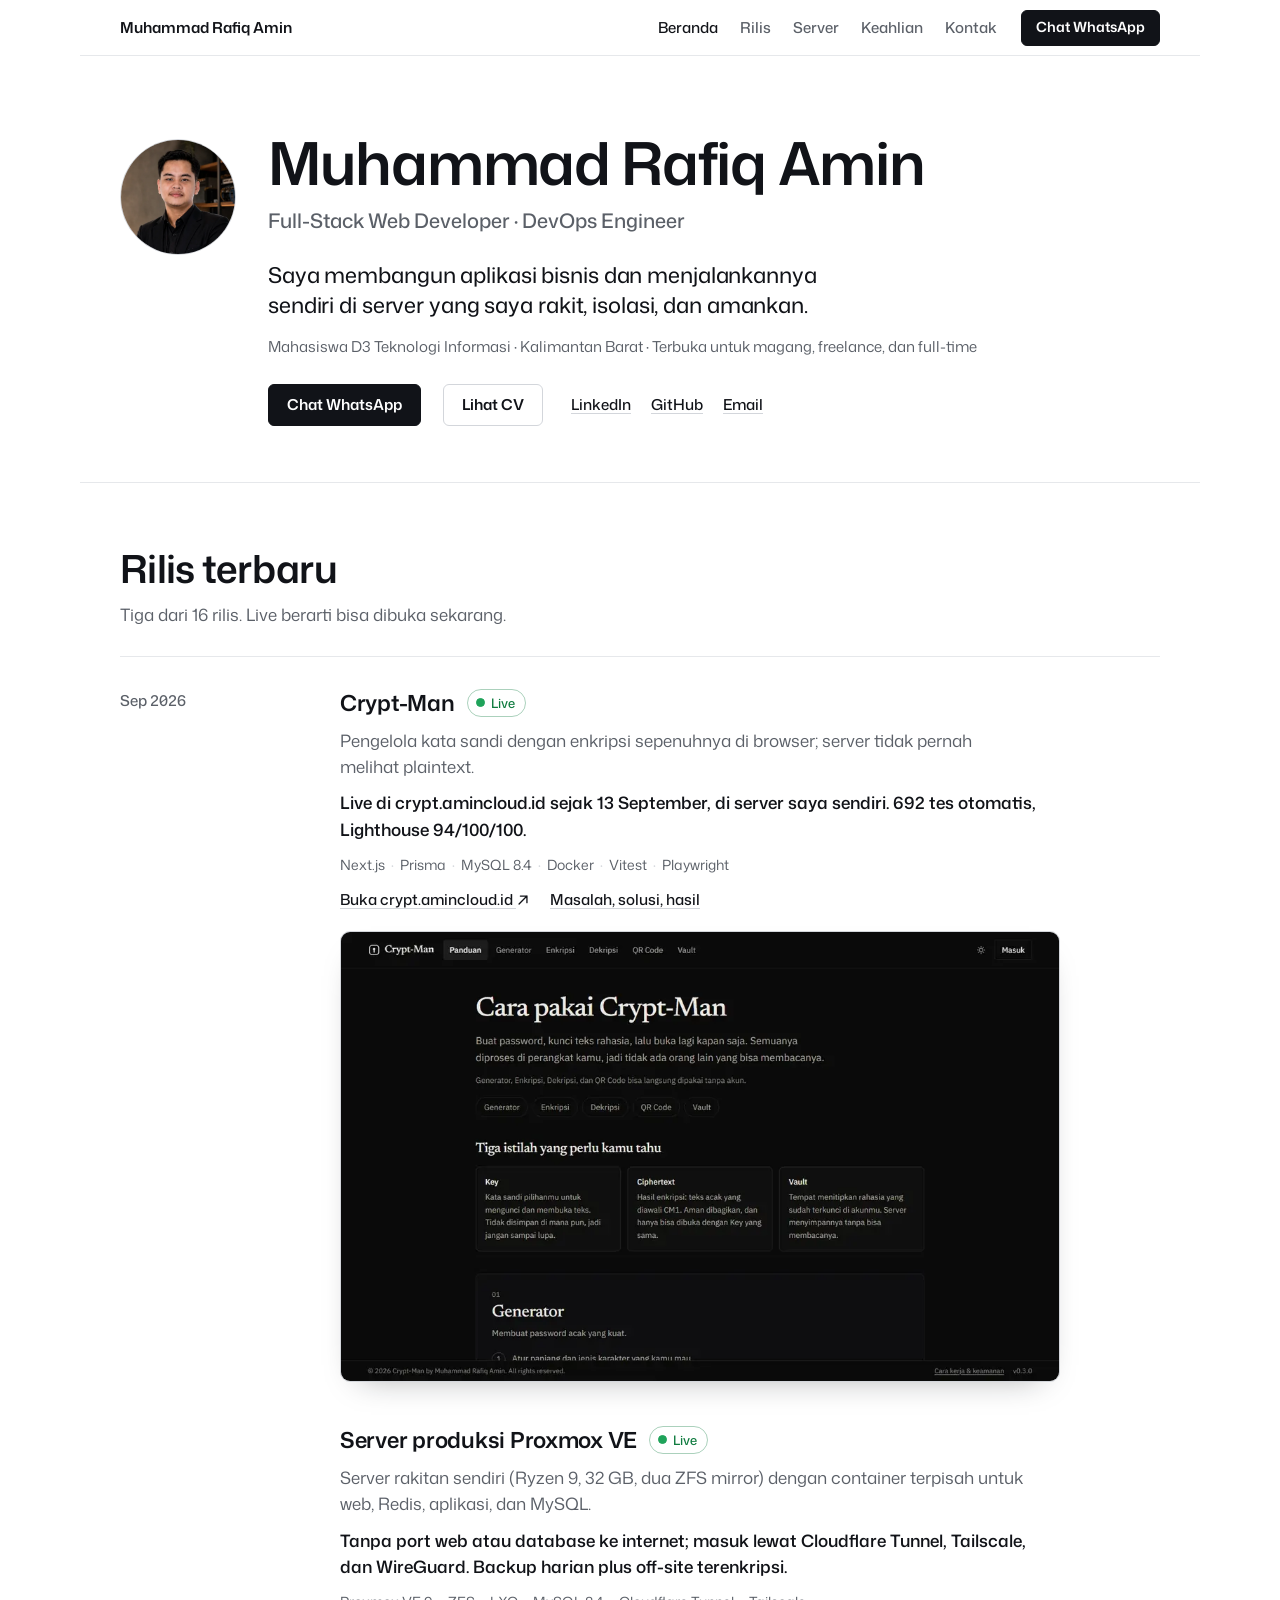
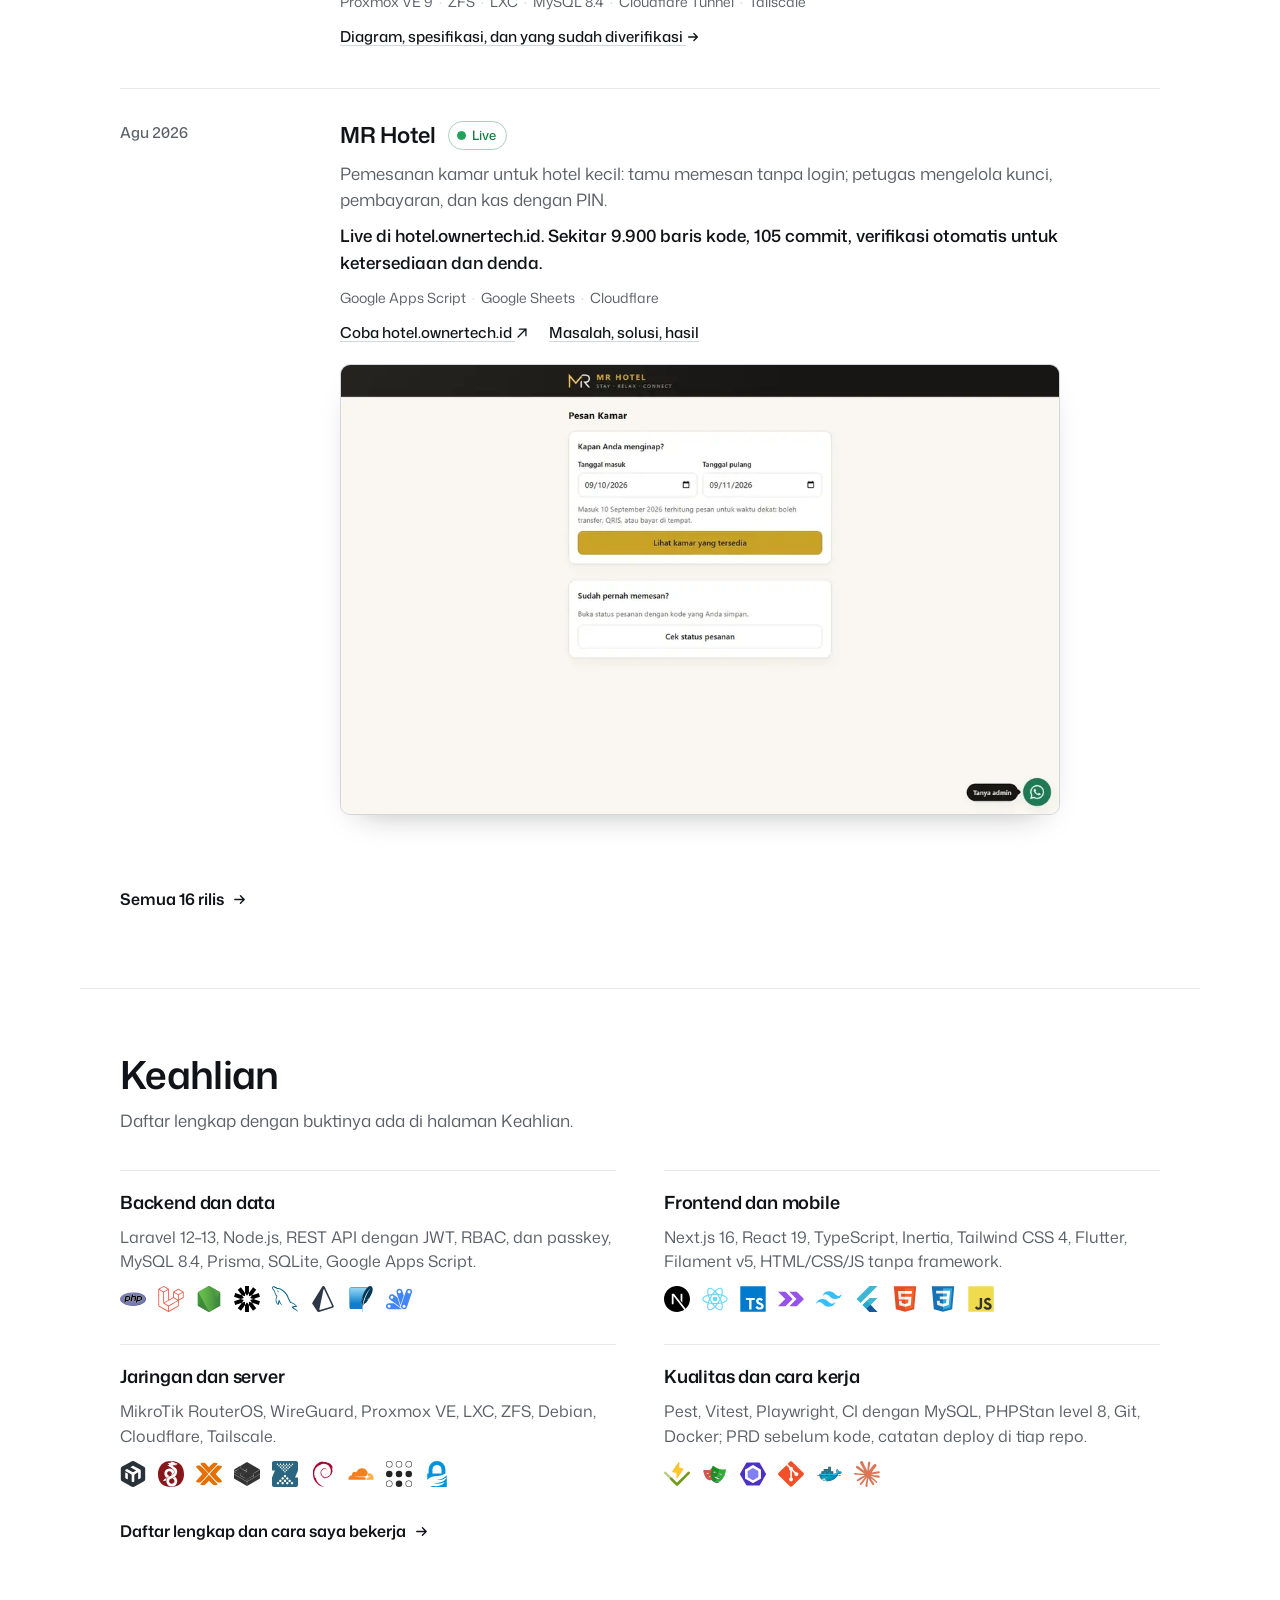
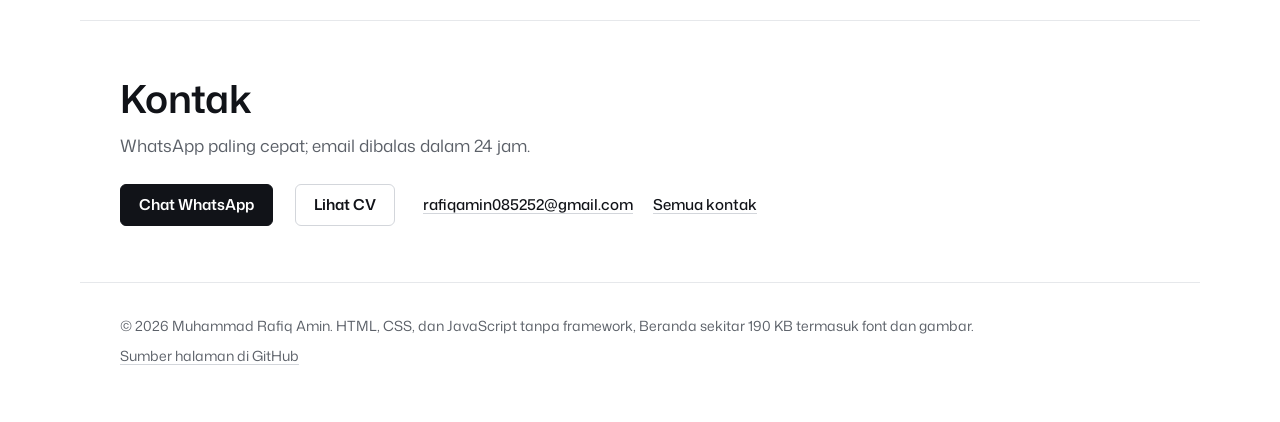
==== commit 354bb684: "feat: gelar jadi Full-Stack Web Developer · DevOps Engineer Co-Authored-By: Claude Fable 5.1 <norepl" ====
--- a/index.html
+++ b/index.html
@@ -3,7 +3,7 @@
 <head>
   <meta charset="UTF-8" />
   <meta name="viewport" content="width=device-width, initial-scale=1.0" />
-  <title>Muhammad Rafiq Amin — Full-Stack Web Developer & Network Engineer</title>
+  <title>Muhammad Rafiq Amin — Full-Stack Web Developer & DevOps Engineer</title>
   <meta name="description" content="Muhammad Rafiq Amin membangun aplikasi bisnis dengan Laravel, Next.js, dan Flutter, lalu menjalankannya sendiri di server Proxmox yang ia rakit dan amankan. Terbuka untuk magang, freelance, dan full-time." />
   <meta name="author" content="Muhammad Rafiq Amin" />
   <link rel="canonical" href="https://mra1.my.id/" />
@@ -12,14 +12,14 @@
 
   <meta property="og:type" content="profile" />
   <meta property="og:locale" content="id_ID" />
-  <meta property="og:title" content="Muhammad Rafiq Amin — Full-Stack Web Developer & Network Engineer" />
+  <meta property="og:title" content="Muhammad Rafiq Amin — Full-Stack Web Developer & DevOps Engineer" />
   <meta property="og:description" content="Membangun aplikasi bisnis (Laravel, Next.js, Flutter) dan menjalankannya sendiri di server Proxmox. Rilis terbaru: Crypt-Man live di server sendiri." />
   <meta property="og:url" content="https://mra1.my.id/" />
   <meta property="og:image" content="https://mra1.my.id/img/og-cover.jpg?v=20260915a" />
   <meta property="og:image:width" content="1200" />
   <meta property="og:image:height" content="630" />
   <meta name="twitter:card" content="summary_large_image" />
-  <meta name="twitter:title" content="Muhammad Rafiq Amin — Full-Stack Web Developer & Network Engineer" />
+  <meta name="twitter:title" content="Muhammad Rafiq Amin — Full-Stack Web Developer & DevOps Engineer" />
   <meta name="twitter:description" content="Laravel · Next.js · Flutter · MikroTik · Proxmox. Portofolio dengan tautan live dan tanggal rilis." />
   <meta name="twitter:image" content="https://mra1.my.id/img/og-cover.jpg?v=20260915a" />
 
@@ -36,7 +36,7 @@
     "name": "Muhammad Rafiq Amin",
     "url": "https://mra1.my.id/",
     "image": "https://mra1.my.id/img/avatar.webp",
-    "jobTitle": "Full-Stack Web Developer & Network Engineer",
+    "jobTitle": "Full-Stack Web Developer & DevOps Engineer",
     "email": "mailto:rafiqamin085252@gmail.com",
     "address": { "@type": "PostalAddress", "addressRegion": "Kalimantan Barat", "addressCountry": "ID" },
     "sameAs": [
@@ -72,7 +72,7 @@
       <img class="avatar" src="img/avatar.webp" alt="Foto Muhammad Rafiq Amin" width="720" height="720" fetchpriority="high" />
       <div class="intro-text">
         <h1 id="nama">Muhammad Rafiq Amin</h1>
-        <p class="role">Full-Stack Web Developer <span aria-hidden="true">·</span> Network &amp; Server Engineer</p>
+        <p class="role">Full-Stack Web Developer <span aria-hidden="true">·</span> DevOps Engineer</p>
         <p class="lead">Saya membangun aplikasi bisnis dan menjalankannya sendiri di server yang saya rakit, isolasi, dan amankan.</p>
         <p class="meta">Mahasiswa D3 Teknologi Informasi <span aria-hidden="true">·</span> Kalimantan Barat <span aria-hidden="true">·</span> Terbuka untuk magang, freelance, dan <span class="nowrap">full-time</span></p>
         <div class="actions">
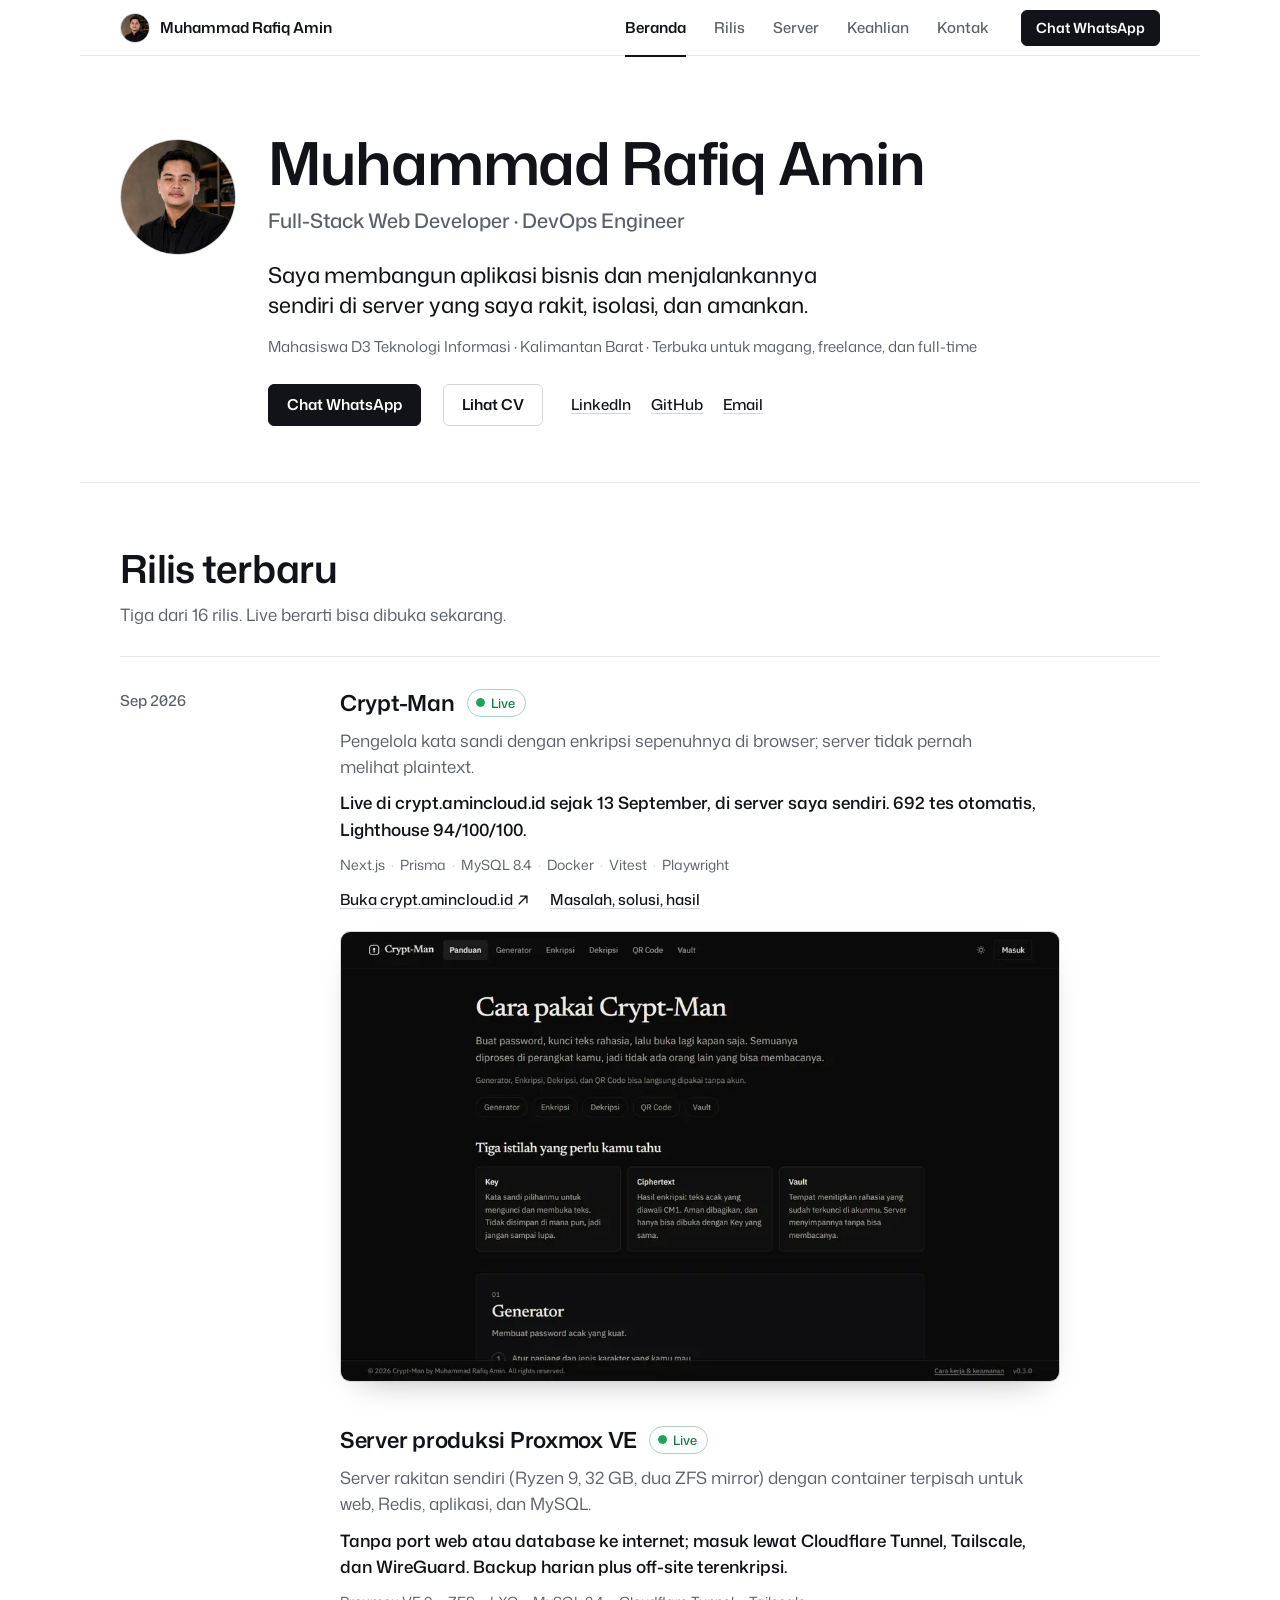
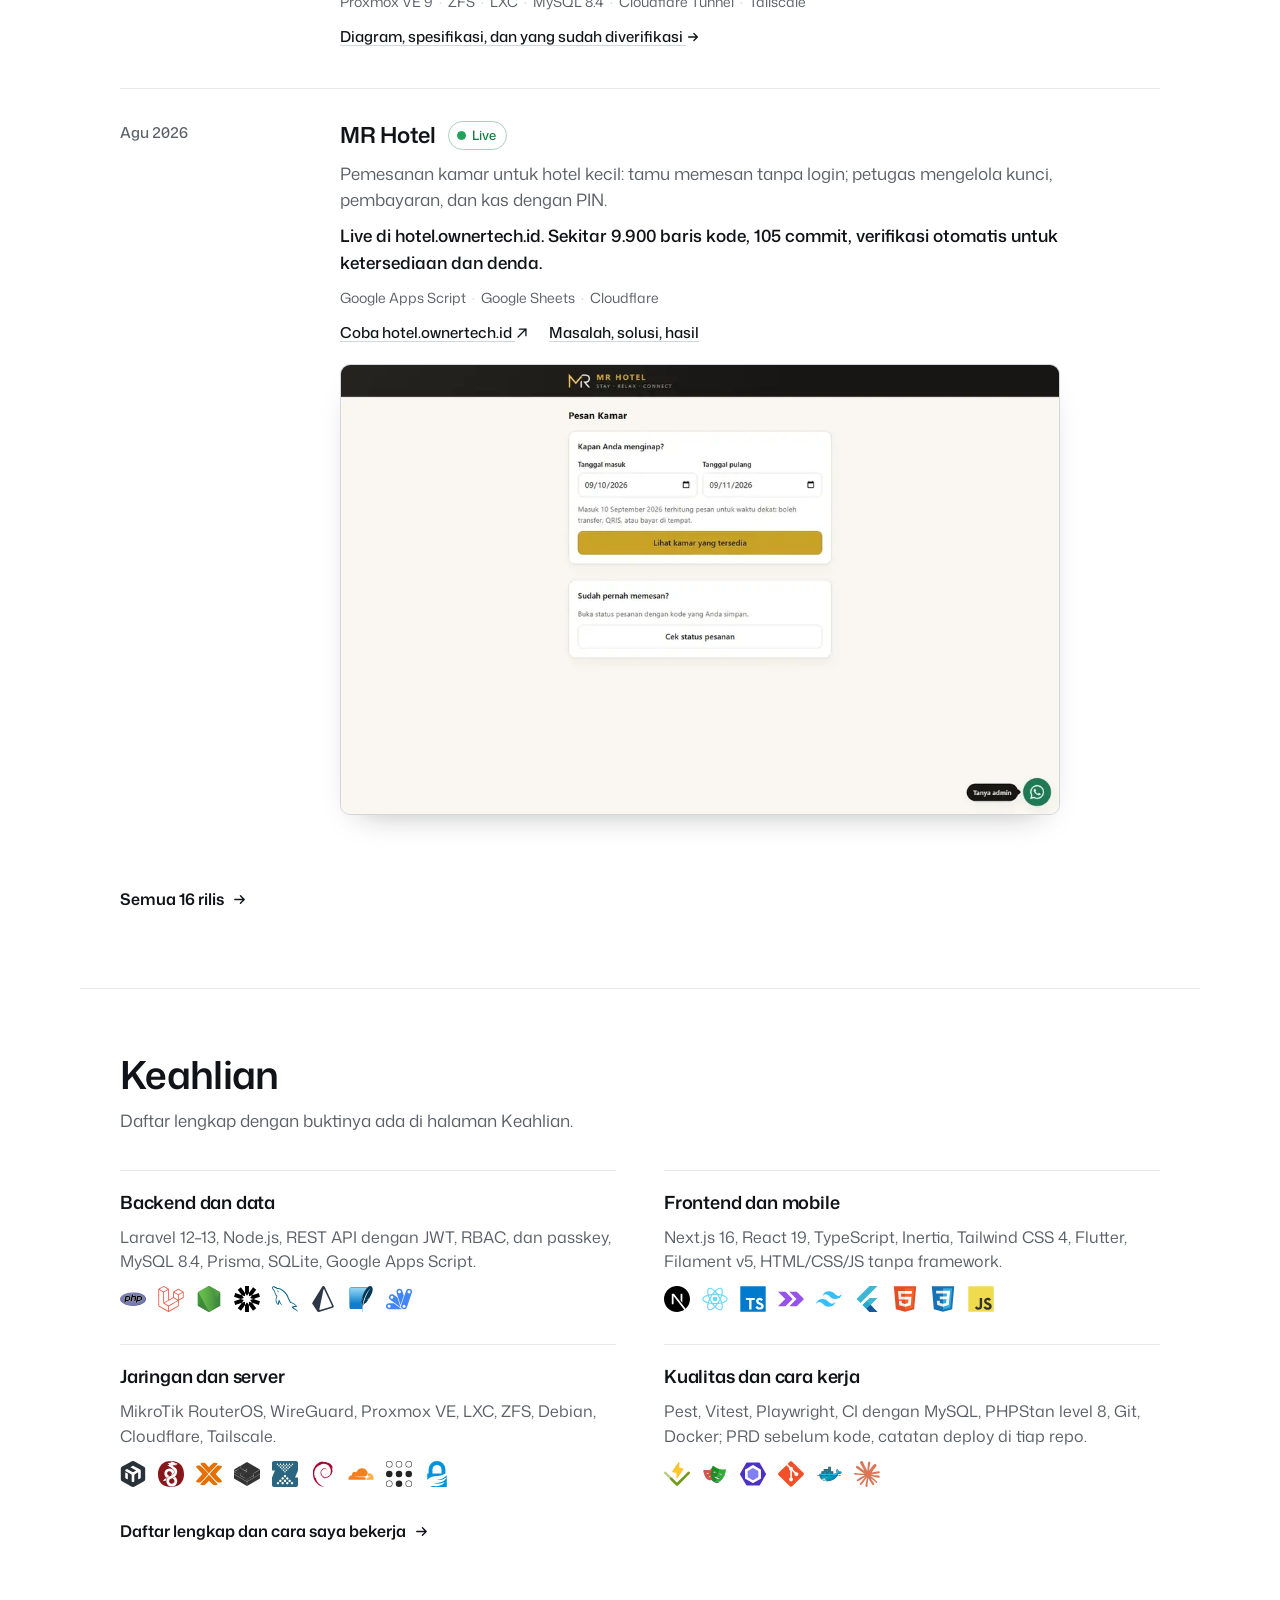
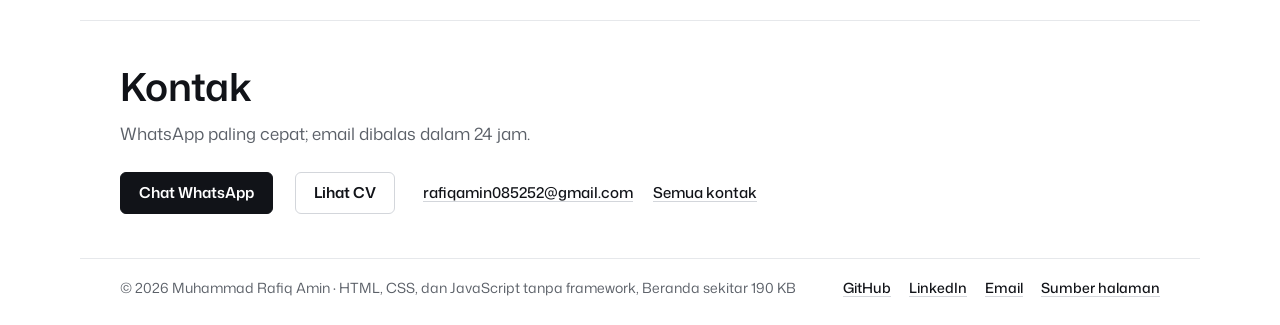
==== commit 2114a6cd: "feat: navbar baru (avatar, garis aktif, menu lipat), footer ringkas bertautan, layar login Ownertech" ====
--- a/index.html
+++ b/index.html
@@ -15,19 +15,19 @@
   <meta property="og:title" content="Muhammad Rafiq Amin — Full-Stack Web Developer & DevOps Engineer" />
   <meta property="og:description" content="Membangun aplikasi bisnis (Laravel, Next.js, Flutter) dan menjalankannya sendiri di server Proxmox. Rilis terbaru: Crypt-Man live di server sendiri." />
   <meta property="og:url" content="https://mra1.my.id/" />
-  <meta property="og:image" content="https://mra1.my.id/img/og-cover.jpg?v=20260915a" />
+  <meta property="og:image" content="https://mra1.my.id/img/og-cover.jpg?v=20260916b" />
   <meta property="og:image:width" content="1200" />
   <meta property="og:image:height" content="630" />
   <meta name="twitter:card" content="summary_large_image" />
   <meta name="twitter:title" content="Muhammad Rafiq Amin — Full-Stack Web Developer & DevOps Engineer" />
   <meta name="twitter:description" content="Laravel · Next.js · Flutter · MikroTik · Proxmox. Portofolio dengan tautan live dan tanggal rilis." />
-  <meta name="twitter:image" content="https://mra1.my.id/img/og-cover.jpg?v=20260915a" />
+  <meta name="twitter:image" content="https://mra1.my.id/img/og-cover.jpg?v=20260916b" />
 
   <link rel="icon" href="img/favicon.png" type="image/png" />
   <link rel="apple-touch-icon" href="img/apple-touch-icon.png" />
 
   <link rel="preload" href="fonts/mona-sans.woff2" as="font" type="font/woff2" crossorigin />
-  <link rel="stylesheet" href="style.css?v=20260915a" />
+  <link rel="stylesheet" href="style.css?v=20260916b" />
 
   <script type="application/ld+json">
   {
@@ -48,23 +48,31 @@
   }
   </script>
 </head>
-<body>
+<body class="home">
   <svg width="0" height="0" class="sprite" aria-hidden="true" focusable="false">
     <symbol id="i-out" viewBox="0 0 16 16"><path d="M5 3.5h7.5V11M12.5 3.5 3.5 12.5" fill="none" stroke="currentColor" stroke-width="1.5" stroke-linecap="round" stroke-linejoin="round" /></symbol>
     <symbol id="i-right" viewBox="0 0 16 16"><path d="M3 8h10M9 4l4 4-4 4" fill="none" stroke="currentColor" stroke-width="1.5" stroke-linecap="round" stroke-linejoin="round" /></symbol>
   </svg>
   <a class="skip-link" href="#terbaru">Langsung ke rilis terbaru</a>
 
-  <header class="topbar">
-    <a class="topbar-name" href="index.html">Muhammad Rafiq Amin</a>
-    <nav class="topbar-nav" aria-label="Halaman">
-      <a href="index.html" aria-current="page">Beranda</a>
-      <a href="rilis.html">Rilis</a>
-      <a href="server.html">Server</a>
-      <a href="keahlian.html">Keahlian</a>
-      <a href="kontak.html">Kontak</a>
+  <header class="topbar" id="topbar">
+    <a class="brand" href="index.html">
+      <img class="brand-avatar" src="img/avatar.webp" alt="" width="64" height="64" />
+      <span class="brand-name">Muhammad Rafiq Amin</span>
+    </a>
+    <nav class="site-nav" id="site-nav" aria-label="Halaman">
+      <ul>
+        <li><a href="index.html" aria-current="page">Beranda</a></li>
+        <li><a href="rilis.html">Rilis</a></li>
+        <li><a href="server.html">Server</a></li>
+        <li><a href="keahlian.html">Keahlian</a></li>
+        <li><a href="kontak.html">Kontak</a></li>
+      </ul>
     </nav>
-    <a class="btn btn-primary btn-sm" href="https://wa.me/6282152400352?text=Halo%20Rafiq%2C%20saya%20lihat%20portofolio%20Anda" target="_blank" rel="noopener">Chat WhatsApp</a>
+    <a class="btn btn-primary btn-sm nav-cta" href="https://wa.me/6282152400352?text=Halo%20Rafiq%2C%20saya%20lihat%20portofolio%20Anda" target="_blank" rel="noopener">Chat WhatsApp</a>
+    <button type="button" class="nav-toggle" aria-expanded="false" aria-controls="site-nav" aria-label="Buka menu">
+      <svg class="ico-menu" viewBox="0 0 20 20" aria-hidden="true" focusable="false"><path class="l1" d="M3 6h14" /><path class="l2" d="M3 10h14" /><path class="l3" d="M3 14h14" /></svg>
+    </button>
   </header>
 
   <main id="atas">
@@ -77,7 +85,7 @@
         <p class="meta">Mahasiswa D3 Teknologi Informasi <span aria-hidden="true">·</span> Kalimantan Barat <span aria-hidden="true">·</span> Terbuka untuk magang, freelance, dan <span class="nowrap">full-time</span></p>
         <div class="actions">
           <a class="btn btn-primary" href="https://wa.me/6282152400352?text=Halo%20Rafiq%2C%20saya%20lihat%20portofolio%20Anda" target="_blank" rel="noopener">Chat WhatsApp</a>
-          <a class="btn" href="cv.html?v=20260915a">Lihat CV</a>
+          <a class="btn" href="cv.html?v=20260916b">Lihat CV</a>
           <span class="more">
             <a class="textlink" href="https://www.linkedin.com/in/muhammad-rafiq-amin-2524b4437" target="_blank" rel="noopener">LinkedIn</a>
             <a class="textlink" href="https://github.com/mrafiqamin24" target="_blank" rel="noopener">GitHub</a>
@@ -179,7 +187,7 @@
       </div>
       <div class="actions">
         <a class="btn btn-primary" href="https://wa.me/6282152400352?text=Halo%20Rafiq%2C%20saya%20lihat%20portofolio%20Anda" target="_blank" rel="noopener">Chat WhatsApp</a>
-        <a class="btn" href="cv.html?v=20260915a">Lihat CV</a>
+        <a class="btn" href="cv.html?v=20260916b">Lihat CV</a>
         <span class="more">
           <a class="textlink" href="mailto:rafiqamin085252@gmail.com?subject=Peluang%20kerja%20sama">rafiqamin085252@gmail.com</a>
           <a class="textlink" href="kontak.html">Semua kontak</a>
@@ -189,10 +197,15 @@
   </main>
 
   <footer class="colophon">
-    <p>© <span id="year">2026</span> Muhammad Rafiq Amin. <span class="aset">HTML, CSS, dan JavaScript tanpa framework, Beranda sekitar 190 KB termasuk font dan gambar.</span></p>
-    <p><a href="https://github.com/mrafiqamin24/PortFolio" target="_blank" rel="noopener">Sumber halaman di GitHub</a></p>
+    <p>© <span id="year">2026</span> Muhammad Rafiq Amin <span class="aset">· HTML, CSS, dan JavaScript tanpa framework, Beranda sekitar 190 KB</span></p>
+    <nav class="foot-links" aria-label="Tautan kaki halaman">
+      <a href="https://github.com/mrafiqamin24" target="_blank" rel="noopener">GitHub</a>
+      <a href="https://www.linkedin.com/in/muhammad-rafiq-amin-2524b4437" target="_blank" rel="noopener">LinkedIn</a>
+      <a href="mailto:rafiqamin085252@gmail.com?subject=Peluang%20kerja%20sama">Email</a>
+      <a href="https://github.com/mrafiqamin24/PortFolio" target="_blank" rel="noopener">Sumber halaman</a>
+    </nav>
   </footer>
 
-  <script src="script.js?v=20260915a" defer></script>
+  <script src="script.js?v=20260916b" defer></script>
 </body>
 </html>
--- a/style.css
+++ b/style.css
@@ -82,33 +82,104 @@
   position: sticky;
   top: 0;
   z-index: 10;
+  display: grid;
+  grid-template-columns: auto minmax(0, 1fr) auto;
+  align-items: center;
+  gap: 20px;
   height: var(--bar-h);
-  display: grid;
-  grid-template-columns: 1fr auto auto;
-  align-items: center;
-  gap: 24px;
   max-width: var(--wrap);
   margin-inline: auto;
   padding-inline: var(--gutter);
   background: var(--bg);
   border-bottom: 1px solid var(--rule);
-}
-.topbar-name {
+  transition: background 0.2s ease, box-shadow 0.2s ease;
+}
+.topbar.scrolled {
+  background: rgba(255, 255, 255, 0.86);
+  -webkit-backdrop-filter: blur(12px);
+  backdrop-filter: blur(12px);
+  box-shadow: 0 8px 24px -20px rgba(17, 19, 24, 0.35);
+}
+.brand {
+  display: inline-flex;
+  align-items: center;
+  gap: 10px;
+  min-width: 0;
   font-size: 15px;
   font-weight: 600;
   text-decoration: none;
   white-space: nowrap;
 }
-.topbar-nav { display: flex; gap: 22px; }
-.topbar-nav a {
+.brand-avatar {
+  width: 30px;
+  height: 30px;
+  border-radius: 50%;
+  object-fit: cover;
+  border: 1px solid var(--rule-2);
+}
+.brand-name { overflow: hidden; text-overflow: ellipsis; }
+.site-nav {
+  display: flex;
+  align-items: center;
+  justify-content: flex-end;
+  gap: 4px;
+  min-width: 0;
+}
+.site-nav ul {
+  display: flex;
+  align-items: stretch;
+  gap: 4px;
+  list-style: none;
+  height: var(--bar-h);
+}
+.site-nav li a {
+  position: relative;
+  display: flex;
+  align-items: center;
+  height: 100%;
+  padding: 0 12px;
   font-size: 15px;
   font-weight: 500;
   color: var(--ink-2);
   text-decoration: none;
   transition: color 0.15s ease;
 }
-.topbar-nav a:hover,
-.topbar-nav a[aria-current="page"] { color: var(--ink); }
+.site-nav li a::after {
+  content: "";
+  position: absolute;
+  left: 12px;
+  right: 12px;
+  bottom: -1px;
+  height: 2px;
+  background: var(--ink);
+  transform: scaleX(0);
+  transform-origin: left;
+  transition: transform 0.2s var(--ease-out);
+}
+.site-nav li a:hover { color: var(--ink); }
+.site-nav li a[aria-current="page"] { color: var(--ink); font-weight: 600; }
+.site-nav li a[aria-current="page"]::after { transform: scaleX(1); }
+.home .brand-avatar { opacity: 0; transform: scale(0.6); transition: opacity 0.25s ease, transform 0.25s var(--ease-out); }
+.home .topbar.scrolled .brand-avatar { opacity: 1; transform: none; }
+.nav-toggle {
+  display: none;
+  align-items: center;
+  justify-content: center;
+  width: 44px;
+  height: 44px;
+  border: 1px solid var(--rule-2);
+  border-radius: var(--radius);
+  background: var(--bg);
+  color: var(--ink);
+  cursor: pointer;
+  transition: background 0.15s ease, border-color 0.15s ease;
+}
+.nav-toggle:hover { background: var(--bg-2); border-color: #b9bec6; }
+.ico-menu { width: 20px; height: 20px; }
+.ico-menu path { fill: none; stroke: currentColor; stroke-width: 1.8; stroke-linecap: round; transition: transform 0.2s var(--ease-out), opacity 0.15s ease; transform-origin: 50% 50%; }
+.nav-toggle[aria-expanded="true"] .l1 { transform: translateY(4px) rotate(45deg); }
+.nav-toggle[aria-expanded="true"] .l2 { opacity: 0; }
+.nav-toggle[aria-expanded="true"] .l3 { transform: translateY(-4px) rotate(-45deg); }
 
 /* ------------------------------------------------------------ buttons */
 
@@ -473,13 +544,24 @@
   display: flex;
   flex-wrap: wrap;
   justify-content: space-between;
+  align-items: center;
   gap: 8px 24px;
-  padding-block: 32px 56px;
+  padding-block: 18px 26px;
   border-top: 1px solid var(--rule);
   font-size: 14px;
   color: var(--ink-2);
 }
-.colophon a { text-decoration-color: var(--rule-2); text-underline-offset: 0.2em; }
+.colophon .aset { color: var(--ink-2); }
+.foot-links { display: flex; flex-wrap: wrap; gap: 6px 18px; }
+.foot-links a,
+.colophon a {
+  color: var(--ink);
+  font-weight: 500;
+  text-decoration-color: var(--rule-2);
+  text-underline-offset: 0.2em;
+  transition: text-decoration-color 0.15s ease;
+}
+.foot-links a:hover,
 .colophon a:hover { text-decoration-color: var(--ink); }
 
 /* ------------------------------------------------------------- motion */
@@ -493,7 +575,7 @@
 @media (prefers-reduced-motion: reduce) {
   html { scroll-behavior: auto; }
   .js.reveal .release { opacity: 1; transform: none; transition: none; }
-  .btn, .chip, .shot, .textlink, .links a, .topbar-nav a { transition: none; }
+  .btn, .chip, .shot, .textlink, .links a, .site-nav a, .site-nav a::after, .topbar, .ico-menu path { transition: none; }
 }
 
 /* --------------------------------------------------------- responsive */
@@ -519,20 +601,34 @@
   .release h2, .release h3 { font-size: 20px; }
 }
 
+@media (max-width: 900px) {
+  .topbar { grid-template-columns: minmax(0, 1fr) auto auto; gap: 10px; }
+  .nav-toggle { display: inline-flex; }
+  .site-nav {
+    position: absolute;
+    top: 100%;
+    left: 0;
+    right: 0;
+    display: none;
+    flex-direction: column;
+    align-items: stretch;
+    gap: 0;
+    padding: 8px var(--gutter) 16px;
+    background: var(--bg);
+    border-bottom: 1px solid var(--rule);
+    box-shadow: 0 16px 32px -24px rgba(17, 19, 24, 0.4);
+  }
+  .topbar.open .site-nav,
+  html:not(.js) .site-nav { display: flex; }
+  html:not(.js) .nav-toggle { display: none; }
+  .site-nav ul { flex-direction: column; height: auto; gap: 0; margin: 0 0 4px; }
+  .site-nav li a { height: 48px; padding: 0 4px; font-size: 17px; border-bottom: 1px solid var(--rule); }
+  .site-nav li:last-child a { border-bottom: 0; }
+  .site-nav li a::after { display: none; }
+  .site-nav li a[aria-current="page"] { color: var(--ink); }
+}
 @media (max-width: 640px) {
-  :root { --bar-h: 90px; }
   .diagram-hint { display: block; }
-  .topbar {
-    height: auto;
-    grid-template-columns: minmax(0, 1fr) auto;
-    grid-template-areas: "name btn" "nav nav";
-    gap: 4px 16px;
-    padding-top: 10px;
-  }
-  .topbar-name { grid-area: name; overflow: hidden; text-overflow: ellipsis; }
-  .topbar .btn-sm { grid-area: btn; }
-  .topbar-nav { grid-area: nav; gap: 18px; overflow-x: auto; padding: 4px 0 10px; scrollbar-width: none; }
-  .topbar-nav a { white-space: nowrap; }
 }
 
 @media (max-width: 480px) {
@@ -545,7 +641,7 @@
 @media print {
   @page { margin: 14mm; }
   body { font-size: 12.5px; }
-  .topbar, .skip-link, .filters, .log-empty { display: none; }
+  .topbar, .skip-link, .filters, .log-empty, .nav-toggle { display: none; }
   main > section { max-width: none; padding-inline: 0; }
   .intro { padding-top: 0; }
   .release, .skills > div, .contacts li { break-inside: avoid; }
@@ -626,7 +722,7 @@
 .cta-strip {
   max-width: var(--wrap);
   margin-inline: auto;
-  padding: clamp(36px, 5vw, 56px) var(--gutter);
+  padding: clamp(32px, 4vw, 44px) var(--gutter);
   border-top: 1px solid var(--rule);
 }
 .cta-strip > p { max-width: 60ch; font-size: 18px; text-wrap: pretty; }
@@ -663,6 +759,10 @@
   .shots-phone .shot { flex: 0 0 62%; max-width: none; scroll-snap-align: start; }
 }
 @media (max-width: 480px) {
+  .brand-name { display: none; }
+  .home .brand-avatar { opacity: 1; transform: none; }
+}
+@media (max-width: 480px) {
   .case > div { grid-template-columns: 1fr; gap: 2px; }
   .ti-row { gap: 10px; }
   .ti-row .ti { width: 24px; height: 24px; }
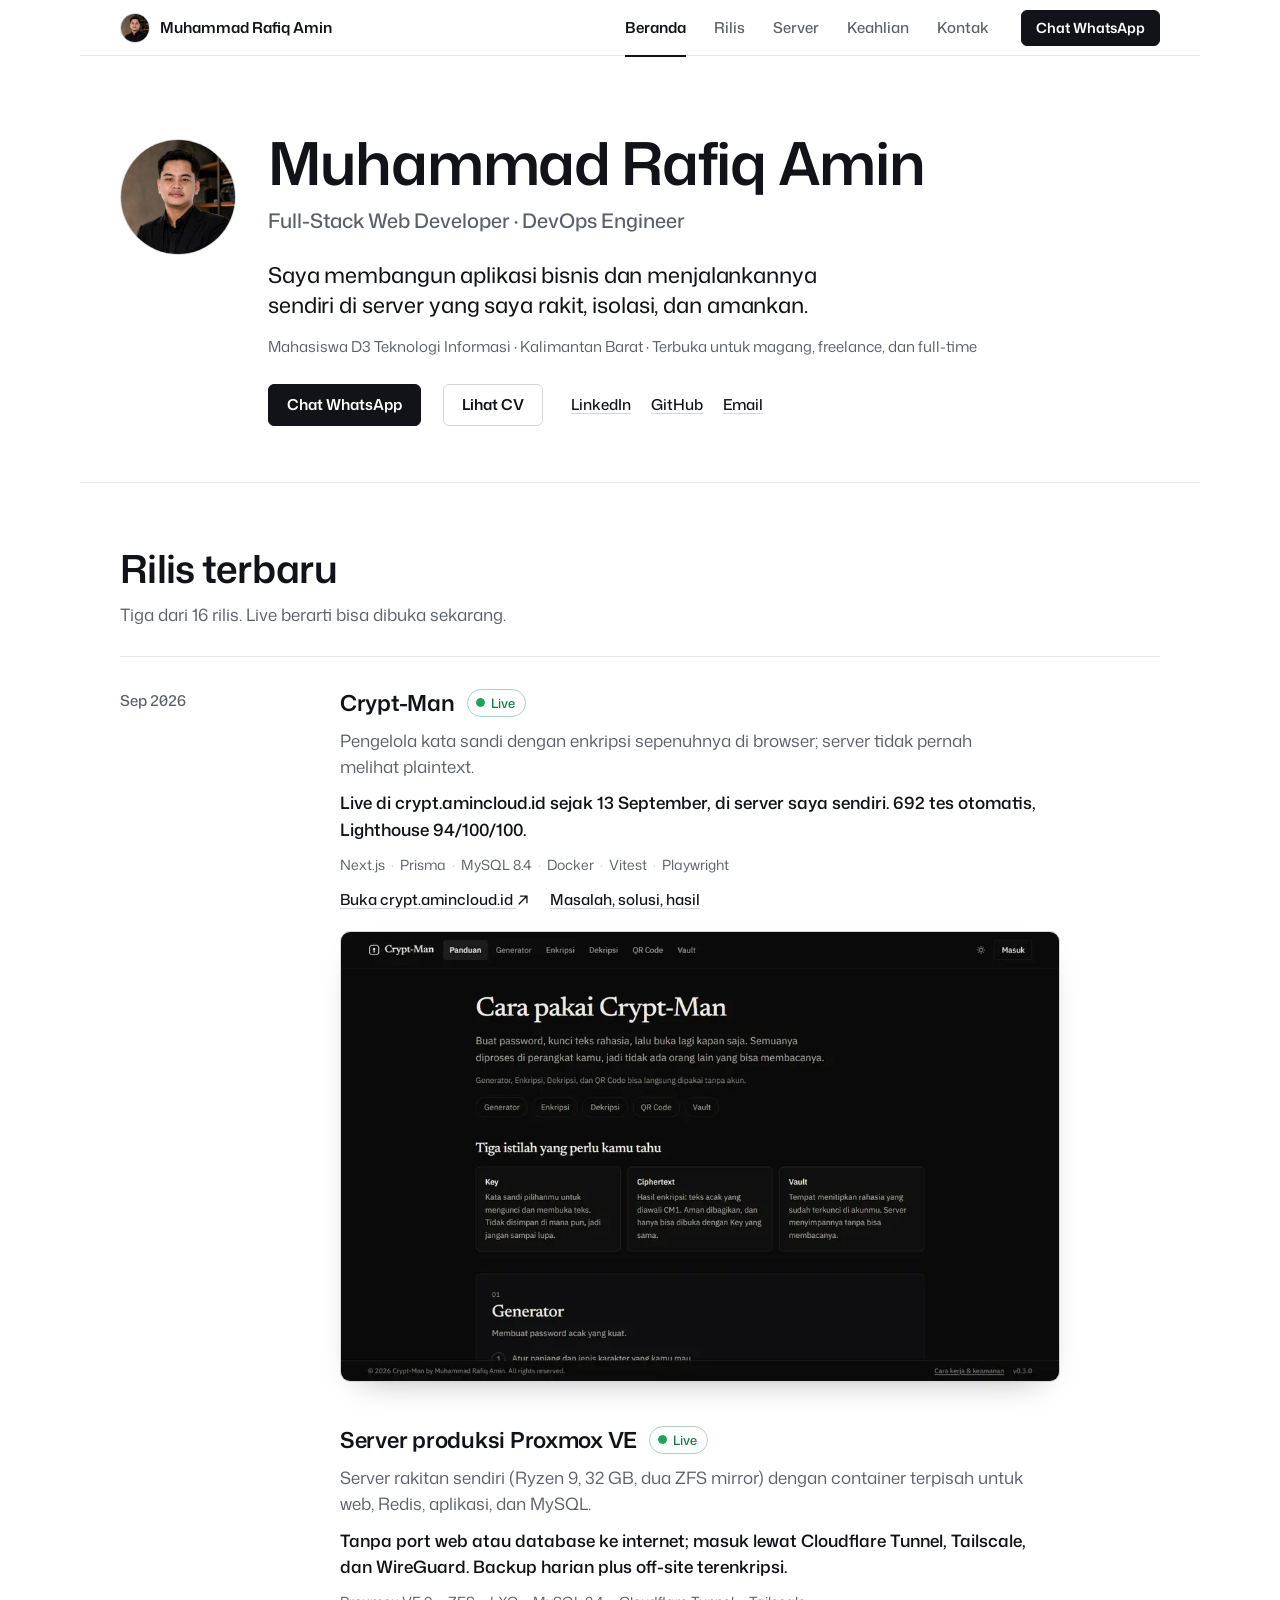
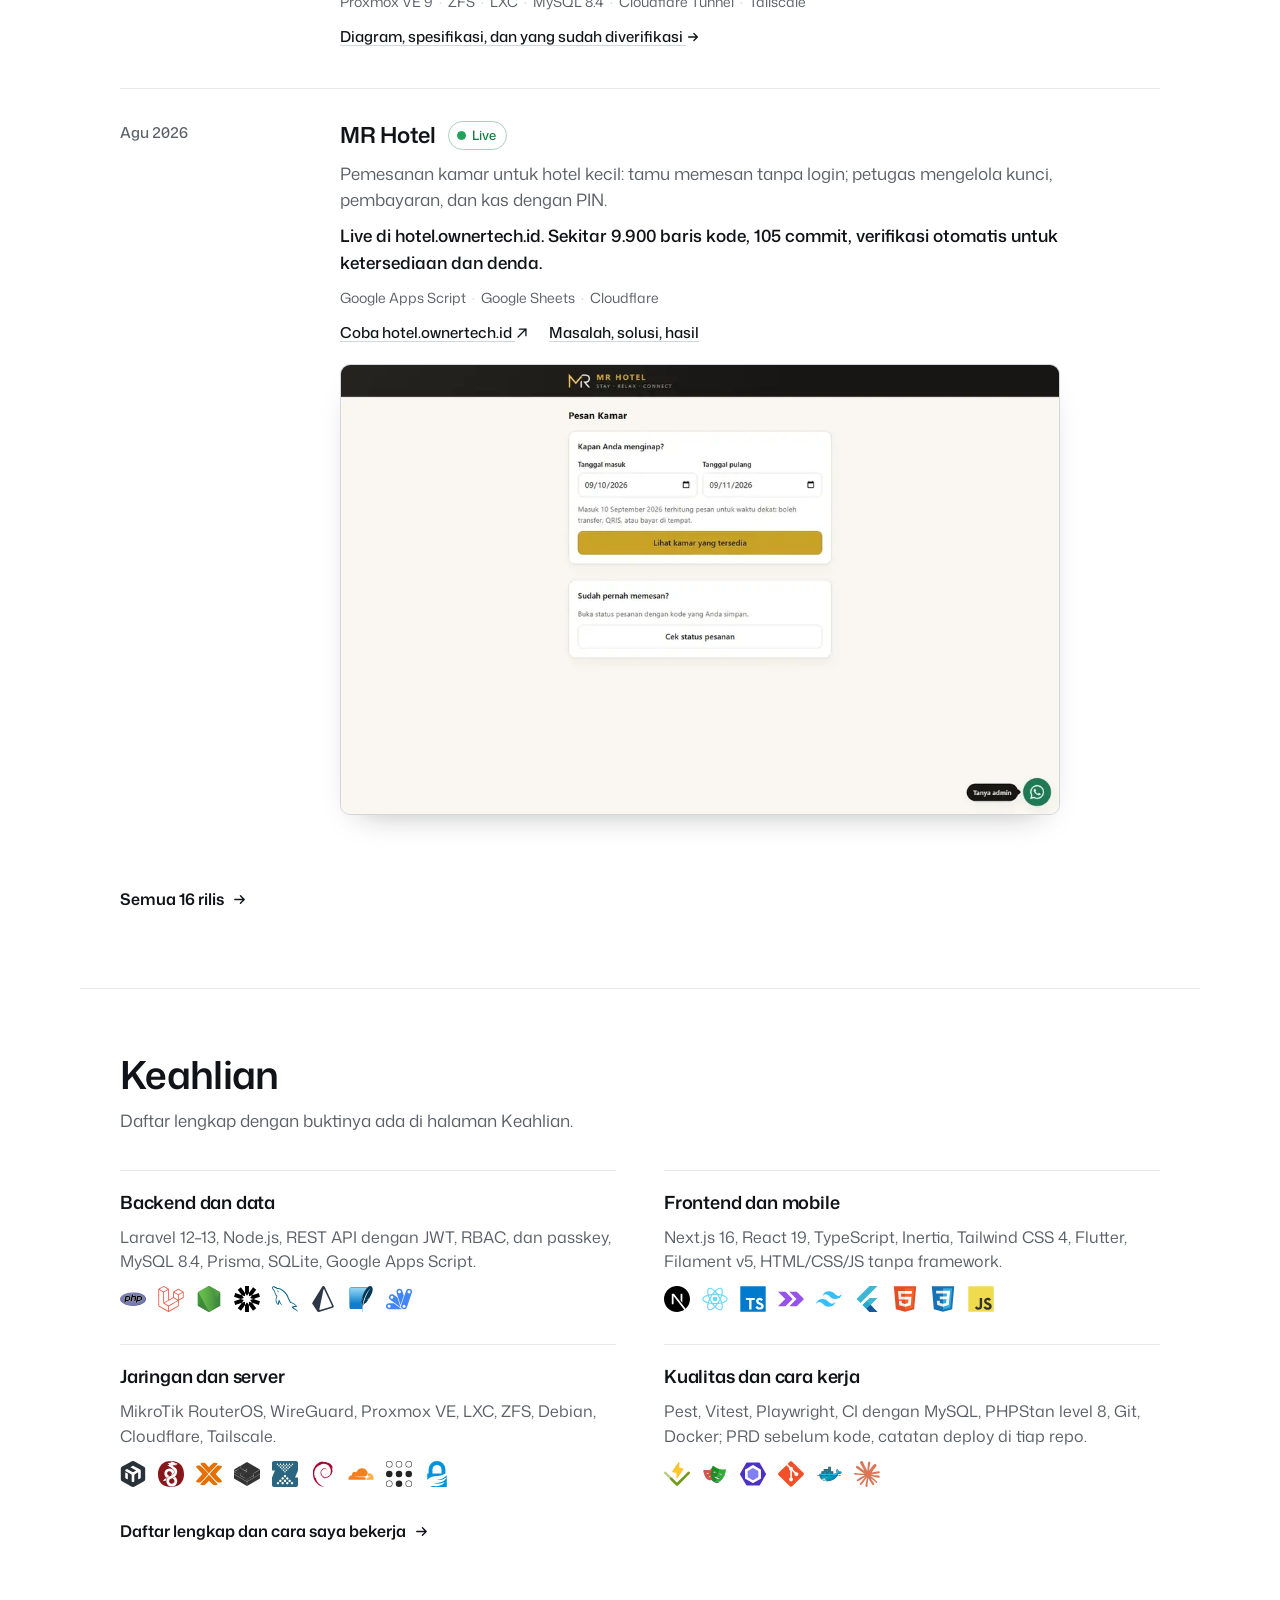
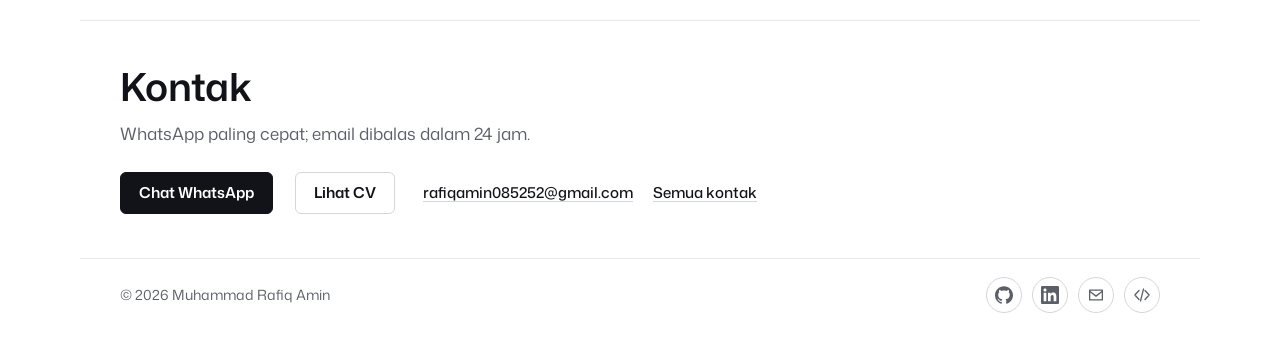
==== commit 344d371a: "feat: footer hanya hak cipta plus ikon GitHub, LinkedIn, email, kode sumber Co-Authored-By: Claude F" ====
--- a/index.html
+++ b/index.html
@@ -15,19 +15,19 @@
   <meta property="og:title" content="Muhammad Rafiq Amin — Full-Stack Web Developer & DevOps Engineer" />
   <meta property="og:description" content="Membangun aplikasi bisnis (Laravel, Next.js, Flutter) dan menjalankannya sendiri di server Proxmox. Rilis terbaru: Crypt-Man live di server sendiri." />
   <meta property="og:url" content="https://mra1.my.id/" />
-  <meta property="og:image" content="https://mra1.my.id/img/og-cover.jpg?v=20260916b" />
+  <meta property="og:image" content="https://mra1.my.id/img/og-cover.jpg?v=20260916c" />
   <meta property="og:image:width" content="1200" />
   <meta property="og:image:height" content="630" />
   <meta name="twitter:card" content="summary_large_image" />
   <meta name="twitter:title" content="Muhammad Rafiq Amin — Full-Stack Web Developer & DevOps Engineer" />
   <meta name="twitter:description" content="Laravel · Next.js · Flutter · MikroTik · Proxmox. Portofolio dengan tautan live dan tanggal rilis." />
-  <meta name="twitter:image" content="https://mra1.my.id/img/og-cover.jpg?v=20260916b" />
+  <meta name="twitter:image" content="https://mra1.my.id/img/og-cover.jpg?v=20260916c" />
 
   <link rel="icon" href="img/favicon.png" type="image/png" />
   <link rel="apple-touch-icon" href="img/apple-touch-icon.png" />
 
   <link rel="preload" href="fonts/mona-sans.woff2" as="font" type="font/woff2" crossorigin />
-  <link rel="stylesheet" href="style.css?v=20260916b" />
+  <link rel="stylesheet" href="style.css?v=20260916c" />
 
   <script type="application/ld+json">
   {
@@ -52,6 +52,10 @@
   <svg width="0" height="0" class="sprite" aria-hidden="true" focusable="false">
     <symbol id="i-out" viewBox="0 0 16 16"><path d="M5 3.5h7.5V11M12.5 3.5 3.5 12.5" fill="none" stroke="currentColor" stroke-width="1.5" stroke-linecap="round" stroke-linejoin="round" /></symbol>
     <symbol id="i-right" viewBox="0 0 16 16"><path d="M3 8h10M9 4l4 4-4 4" fill="none" stroke="currentColor" stroke-width="1.5" stroke-linecap="round" stroke-linejoin="round" /></symbol>
+    <symbol id="i-github" viewBox="0 0 24 24"><path fill="currentColor" d="M12 .297c-6.63 0-12 5.373-12 12 0 5.303 3.438 9.8 8.205 11.385.6.113.82-.258.82-.577 0-.285-.01-1.04-.015-2.04-3.338.724-4.042-1.61-4.042-1.61C4.422 18.07 3.633 17.7 3.633 17.7c-1.087-.744.084-.729.084-.729 1.205.084 1.838 1.236 1.838 1.236 1.07 1.835 2.809 1.305 3.495.998.108-.776.417-1.305.76-1.605-2.665-.3-5.466-1.332-5.466-5.93 0-1.31.465-2.38 1.235-3.22-.135-.303-.54-1.523.105-3.176 0 0 1.005-.322 3.3 1.23.96-.267 1.98-.399 3-.405 1.02.006 2.04.138 3 .405 2.28-1.552 3.285-1.23 3.285-1.23.645 1.653.24 2.873.12 3.176.765.84 1.23 1.91 1.23 3.22 0 4.61-2.805 5.625-5.475 5.92.42.36.81 1.096.81 2.22 0 1.606-.015 2.896-.015 3.286 0 .315.21.69.825.57C20.565 22.092 24 17.592 24 12.297c0-6.627-5.373-12-12-12"/></symbol>
+    <symbol id="i-linkedin" viewBox="0 0 24 24"><path fill="currentColor" d="M20.447 20.452h-3.554v-5.569c0-1.328-.027-3.037-1.852-3.037-1.853 0-2.136 1.445-2.136 2.939v5.667H9.351V9h3.414v1.561h.046c.477-.9 1.637-1.85 3.37-1.85 3.601 0 4.267 2.37 4.267 5.455v6.286zM5.337 7.433c-1.144 0-2.063-.926-2.063-2.065 0-1.138.92-2.063 2.063-2.063 1.14 0 2.064.925 2.064 2.063 0 1.139-.925 2.065-2.064 2.065zm1.782 13.019H3.555V9h3.564v11.452zM22.225 0H1.771C.792 0 0 .774 0 1.729v20.542C0 23.227.792 24 1.771 24h20.451C23.2 24 24 23.227 24 22.271V1.729C24 .774 23.2 0 22.222 0h.003z"/></symbol>
+    <symbol id="i-mail" viewBox="0 0 24 24"><path d="M3.5 5.5h17v13h-17z" fill="none" stroke="currentColor" stroke-width="1.7" stroke-linejoin="round"/><path d="m3.5 7 8.5 6.5L20.5 7" fill="none" stroke="currentColor" stroke-width="1.7" stroke-linejoin="round"/></symbol>
+    <symbol id="i-code" viewBox="0 0 24 24"><path d="m8 6-5.5 6L8 18M16 6l5.5 6L16 18M14 4l-4 16" fill="none" stroke="currentColor" stroke-width="1.7" stroke-linecap="round" stroke-linejoin="round"/></symbol>
   </svg>
   <a class="skip-link" href="#terbaru">Langsung ke rilis terbaru</a>
 
@@ -85,7 +89,7 @@
         <p class="meta">Mahasiswa D3 Teknologi Informasi <span aria-hidden="true">·</span> Kalimantan Barat <span aria-hidden="true">·</span> Terbuka untuk magang, freelance, dan <span class="nowrap">full-time</span></p>
         <div class="actions">
           <a class="btn btn-primary" href="https://wa.me/6282152400352?text=Halo%20Rafiq%2C%20saya%20lihat%20portofolio%20Anda" target="_blank" rel="noopener">Chat WhatsApp</a>
-          <a class="btn" href="cv.html?v=20260916b">Lihat CV</a>
+          <a class="btn" href="cv.html?v=20260916c">Lihat CV</a>
           <span class="more">
             <a class="textlink" href="https://www.linkedin.com/in/muhammad-rafiq-amin-2524b4437" target="_blank" rel="noopener">LinkedIn</a>
             <a class="textlink" href="https://github.com/mrafiqamin24" target="_blank" rel="noopener">GitHub</a>
@@ -187,7 +191,7 @@
       </div>
       <div class="actions">
         <a class="btn btn-primary" href="https://wa.me/6282152400352?text=Halo%20Rafiq%2C%20saya%20lihat%20portofolio%20Anda" target="_blank" rel="noopener">Chat WhatsApp</a>
-        <a class="btn" href="cv.html?v=20260916b">Lihat CV</a>
+        <a class="btn" href="cv.html?v=20260916c">Lihat CV</a>
         <span class="more">
           <a class="textlink" href="mailto:rafiqamin085252@gmail.com?subject=Peluang%20kerja%20sama">rafiqamin085252@gmail.com</a>
           <a class="textlink" href="kontak.html">Semua kontak</a>
@@ -197,15 +201,15 @@
   </main>
 
   <footer class="colophon">
-    <p>© <span id="year">2026</span> Muhammad Rafiq Amin <span class="aset">· HTML, CSS, dan JavaScript tanpa framework, Beranda sekitar 190 KB</span></p>
-    <nav class="foot-links" aria-label="Tautan kaki halaman">
-      <a href="https://github.com/mrafiqamin24" target="_blank" rel="noopener">GitHub</a>
-      <a href="https://www.linkedin.com/in/muhammad-rafiq-amin-2524b4437" target="_blank" rel="noopener">LinkedIn</a>
-      <a href="mailto:rafiqamin085252@gmail.com?subject=Peluang%20kerja%20sama">Email</a>
-      <a href="https://github.com/mrafiqamin24/PortFolio" target="_blank" rel="noopener">Sumber halaman</a>
+    <p>© <span id="year">2026</span> Muhammad Rafiq Amin</p>
+    <nav class="foot-links" aria-label="Tautan">
+      <a href="https://github.com/mrafiqamin24" target="_blank" rel="noopener" aria-label="GitHub" title="GitHub"><svg class="fi" aria-hidden="true" focusable="false"><use href="#i-github" /></svg></a>
+      <a href="https://www.linkedin.com/in/muhammad-rafiq-amin-2524b4437" target="_blank" rel="noopener" aria-label="LinkedIn" title="LinkedIn"><svg class="fi" aria-hidden="true" focusable="false"><use href="#i-linkedin" /></svg></a>
+      <a href="mailto:rafiqamin085252@gmail.com?subject=Peluang%20kerja%20sama" aria-label="Email" title="Email"><svg class="fi" aria-hidden="true" focusable="false"><use href="#i-mail" /></svg></a>
+      <a href="https://github.com/mrafiqamin24/PortFolio" target="_blank" rel="noopener" aria-label="Kode sumber halaman ini" title="Kode sumber halaman ini"><svg class="fi" aria-hidden="true" focusable="false"><use href="#i-code" /></svg></a>
     </nav>
   </footer>
 
-  <script src="script.js?v=20260916b" defer></script>
+  <script src="script.js?v=20260916c" defer></script>
 </body>
 </html>
--- a/style.css
+++ b/style.css
@@ -552,17 +552,22 @@
   color: var(--ink-2);
 }
 .colophon .aset { color: var(--ink-2); }
-.foot-links { display: flex; flex-wrap: wrap; gap: 6px 18px; }
-.foot-links a,
-.colophon a {
-  color: var(--ink);
-  font-weight: 500;
-  text-decoration-color: var(--rule-2);
-  text-underline-offset: 0.2em;
-  transition: text-decoration-color 0.15s ease;
-}
-.foot-links a:hover,
-.colophon a:hover { text-decoration-color: var(--ink); }
+.foot-links { display: flex; gap: 10px; }
+.foot-links a {
+  display: inline-flex;
+  align-items: center;
+  justify-content: center;
+  width: 36px;
+  height: 36px;
+  border: 1px solid var(--rule-2);
+  border-radius: 50%;
+  color: var(--ink-2);
+  text-decoration: none;
+  transition: color 0.15s ease, border-color 0.15s ease, background 0.15s ease, transform 0.1s ease;
+}
+.foot-links a:hover { color: var(--ink); border-color: #b9bec6; background: var(--bg-2); }
+.foot-links a:active { transform: translateY(1px); }
+.fi { width: 18px; height: 18px; }
 
 /* ------------------------------------------------------------- motion */
 
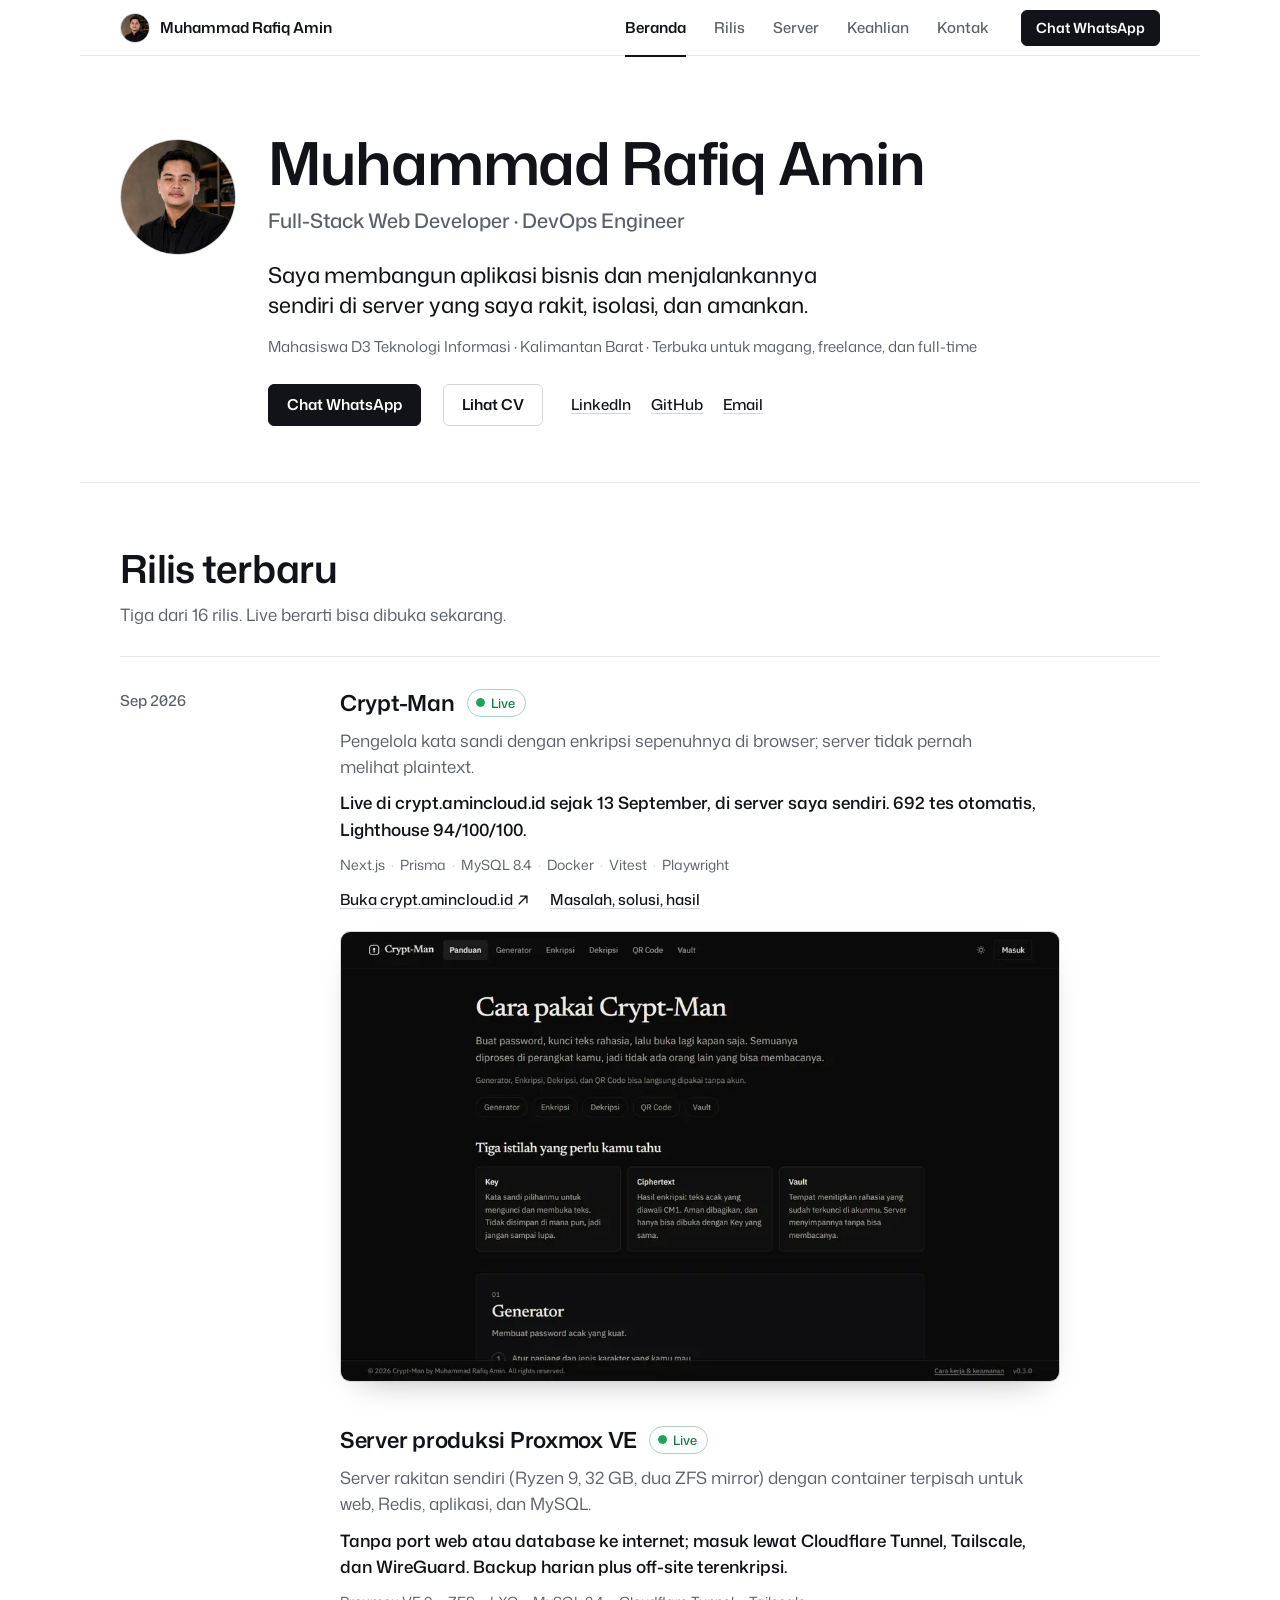
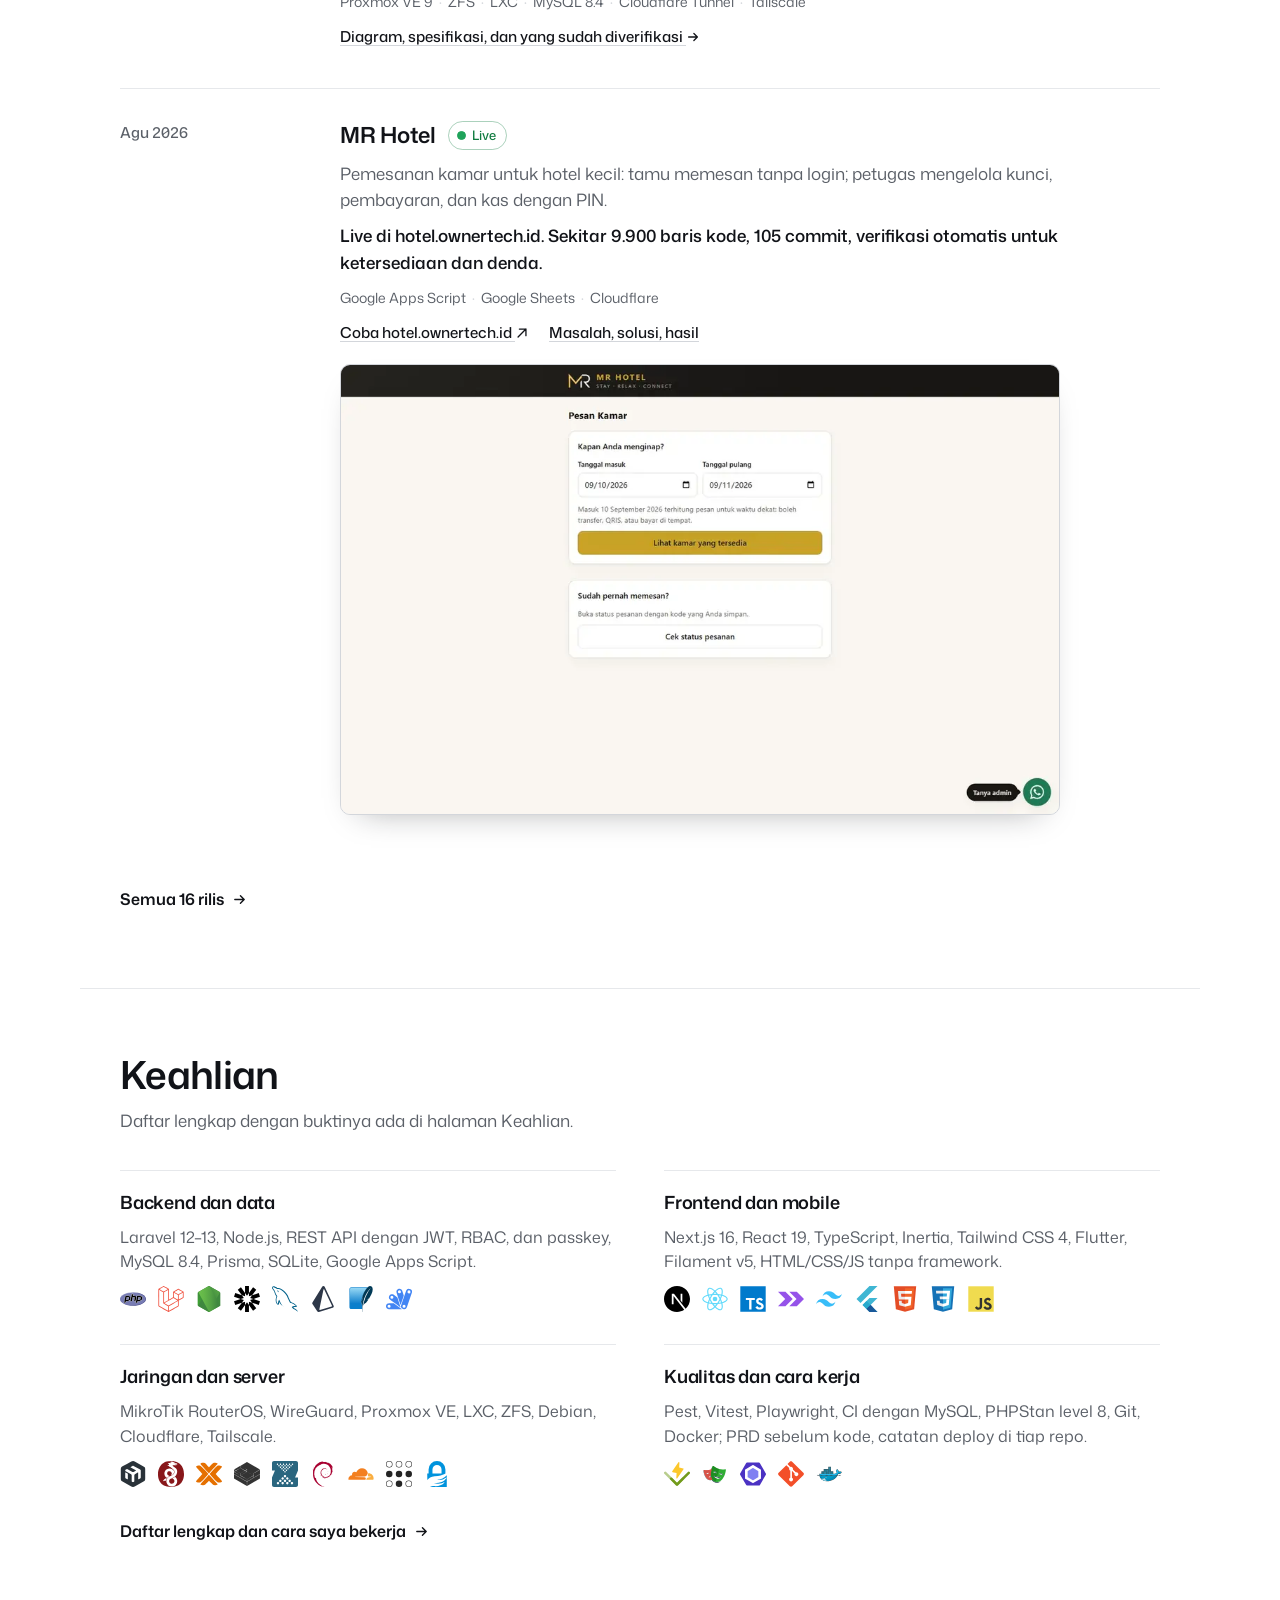
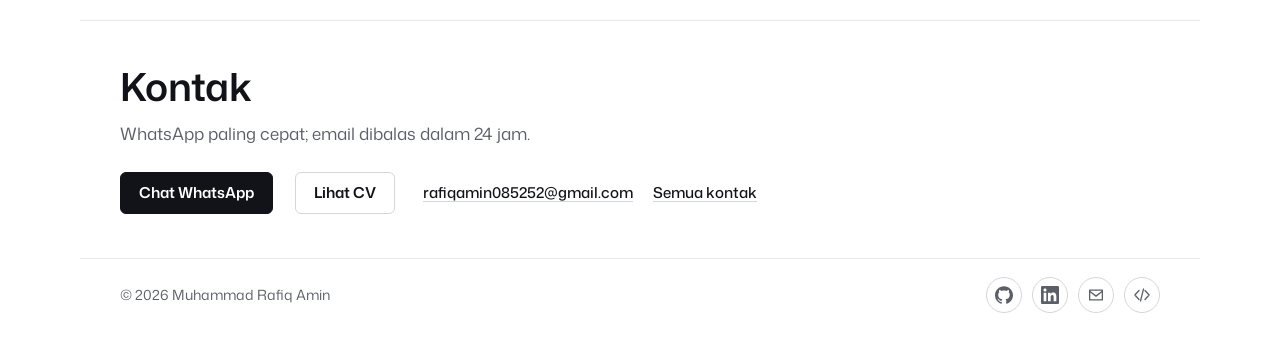
==== commit 04ec75da: "chore: rapikan daftar alat di CV dan keahlian" ====
--- a/index.html
+++ b/index.html
@@ -178,7 +178,7 @@
         <div>
           <dt>Kualitas dan cara kerja</dt>
           <dd>Pest, Vitest, Playwright, CI dengan MySQL, PHPStan level 8, Git, Docker; PRD sebelum kode, catatan deploy di tiap repo.</dd>
-          <div class="ti-row"><svg class="ti" aria-hidden="true" focusable="false"><use href="img/tech.svg#vitest" /></svg><svg class="ti" aria-hidden="true" focusable="false"><use href="img/tech.svg#playwright" /></svg><svg class="ti" role="img" aria-label="ESLint"><use href="img/tech.svg#eslint" /></svg><svg class="ti" aria-hidden="true" focusable="false"><use href="img/tech.svg#git" /></svg><svg class="ti" aria-hidden="true" focusable="false"><use href="img/tech.svg#docker" /></svg><svg class="ti" role="img" aria-label="Claude Code"><use href="img/tech.svg#claude" /></svg></div>
+          <div class="ti-row"><svg class="ti" aria-hidden="true" focusable="false"><use href="img/tech.svg#vitest" /></svg><svg class="ti" aria-hidden="true" focusable="false"><use href="img/tech.svg#playwright" /></svg><svg class="ti" role="img" aria-label="ESLint"><use href="img/tech.svg#eslint" /></svg><svg class="ti" aria-hidden="true" focusable="false"><use href="img/tech.svg#git" /></svg><svg class="ti" aria-hidden="true" focusable="false"><use href="img/tech.svg#docker" /></svg></div>
         </div>
       </dl>
       <a class="more-link" href="keahlian.html">Daftar lengkap dan cara saya bekerja <svg class="ico" aria-hidden="true" focusable="false"><use href="#i-right" /></svg></a>
